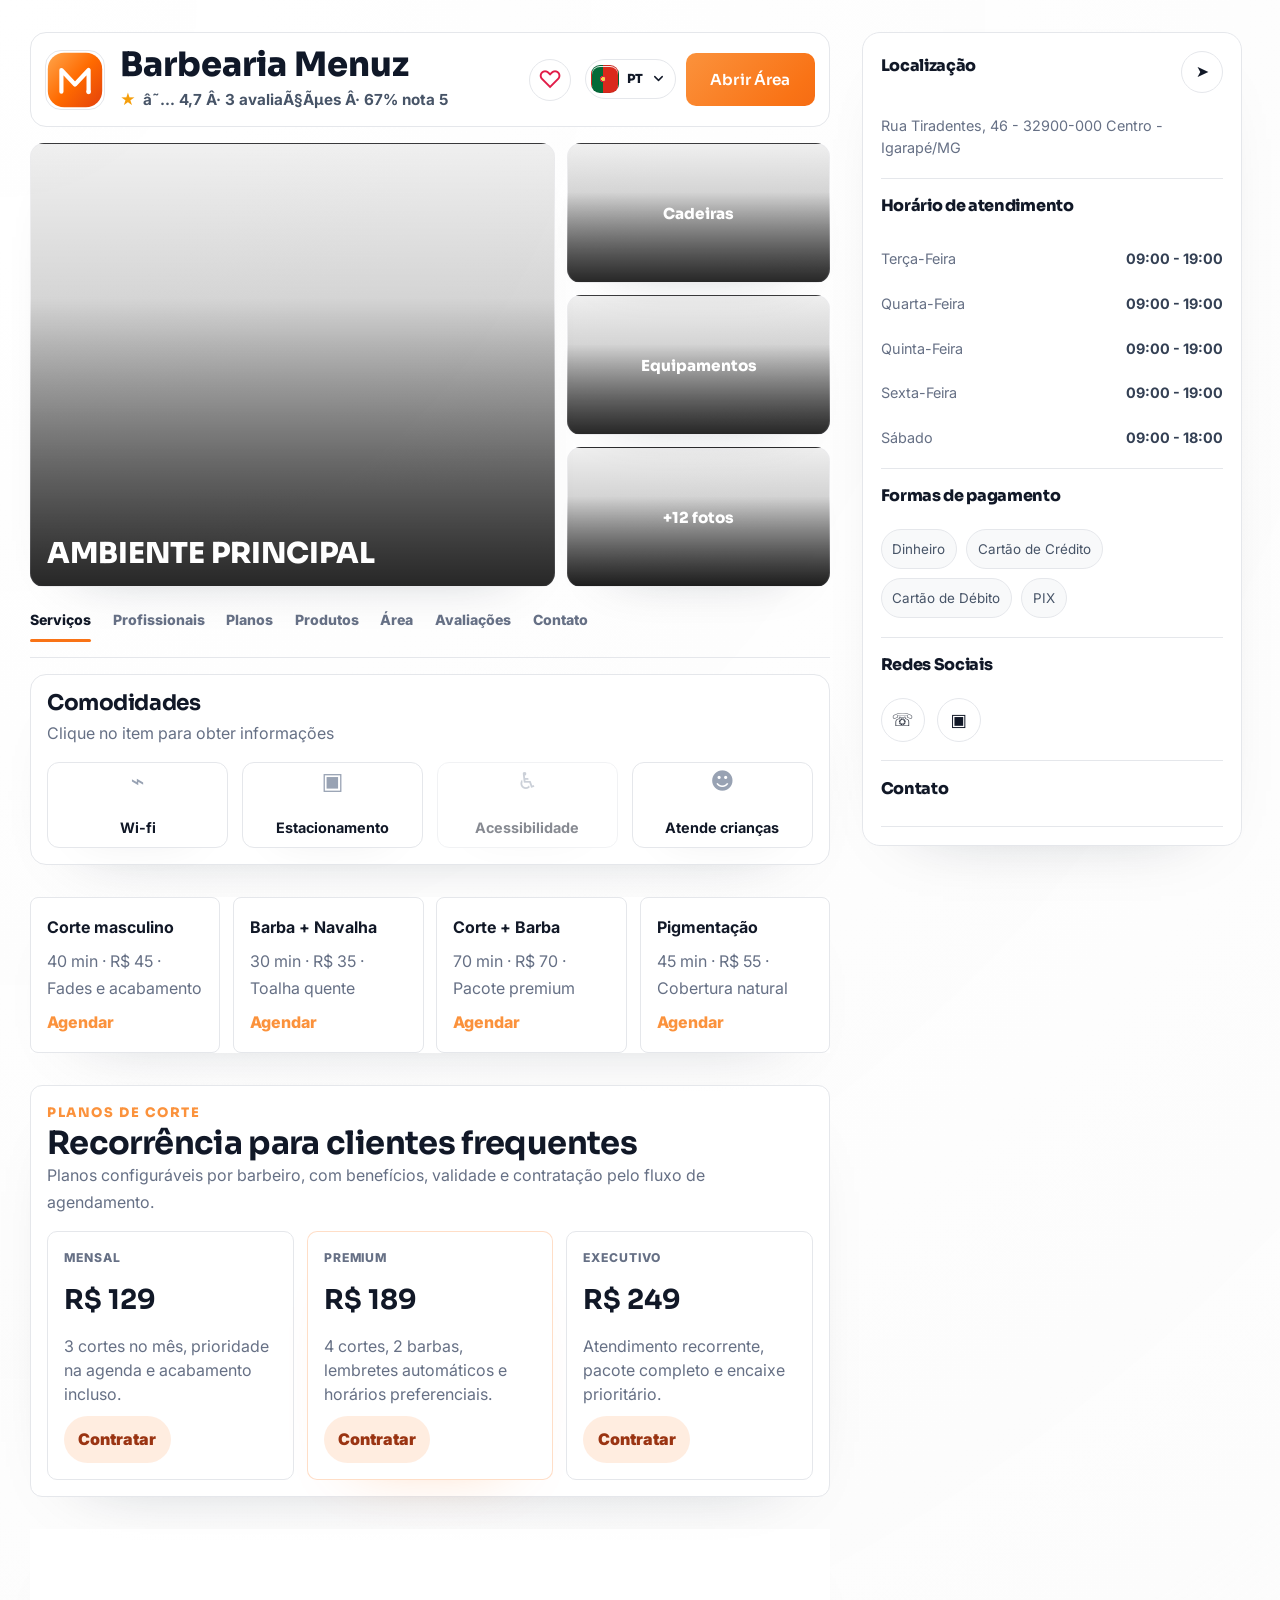
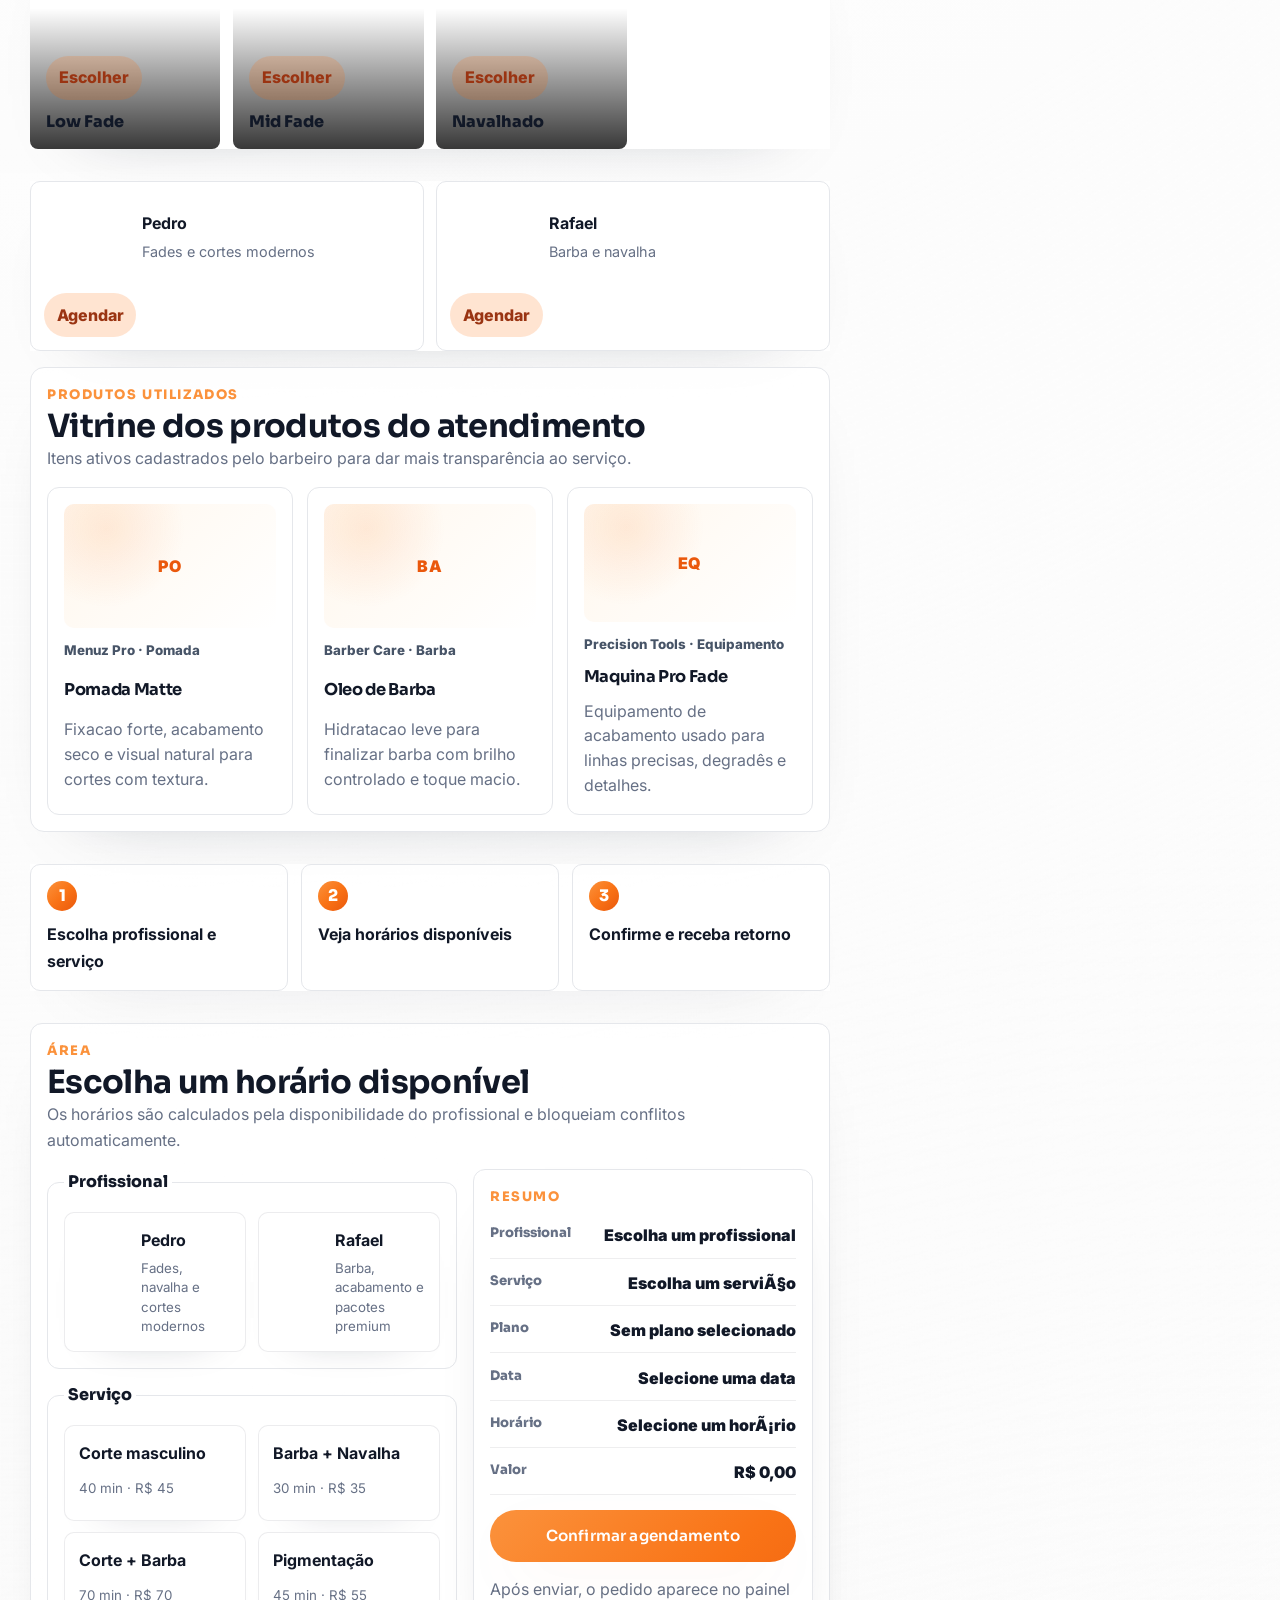
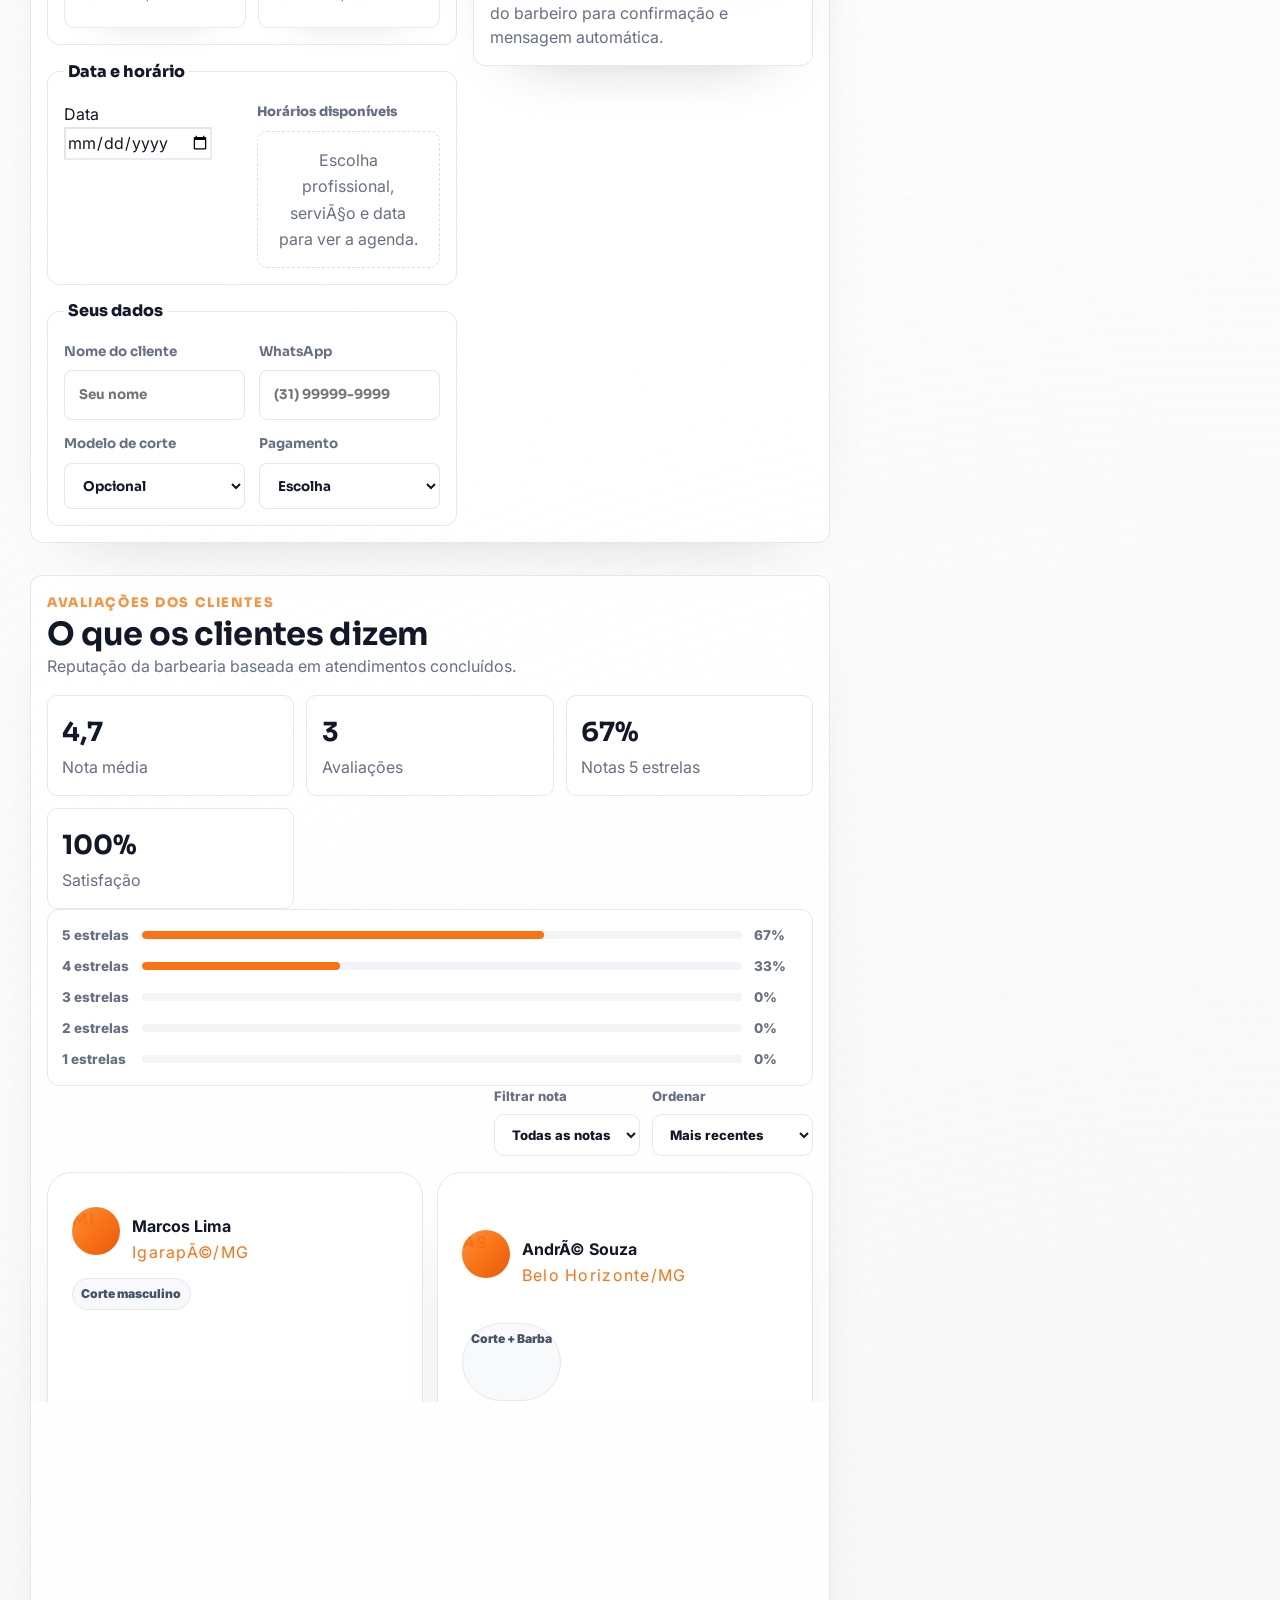
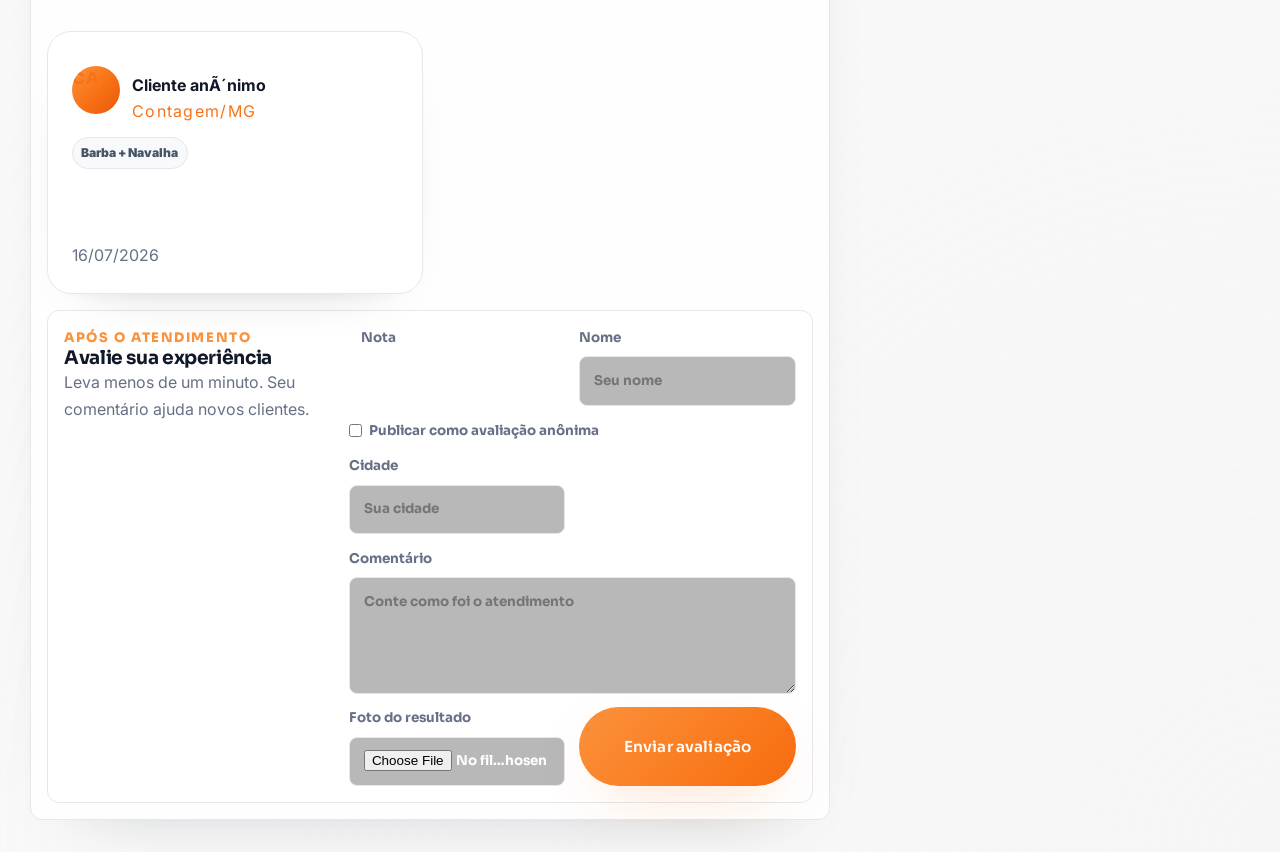
==== barbearia-menuz.html @ 65f44f8b "Redesign homepage and move scheduling to area" ====
﻿<!DOCTYPE html>
<html lang="pt-BR">
<head>
  <meta charset="UTF-8">
  <meta name="viewport" content="width=device-width, initial-scale=1.0">
  <meta name="theme-color" content="#FFFFFF">
  <title>Barbearia Menuz</title>
  <meta name="description" content="Perfil público premium da Barbearia Menuz com serviços, planos, profissionais, galeria e agendamento online.">
  <link rel="icon" type="image/svg+xml" href="assets/img/favicon.svg">
  <link rel="preconnect" href="https://fonts.googleapis.com">
  <link rel="preconnect" href="https://fonts.gstatic.com" crossorigin>
  <link href="https://fonts.googleapis.com/css2?family=Sora:wght@400;500;600;700;800&family=Inter:wght@400;500;600;700&display=swap" rel="stylesheet">
  <link rel="stylesheet" href="assets/css/styles.css?v=20260727-07">
</head>
<body class="public-page public-premium-profile">
  <main class="public-shell">
    <section class="public-main">
      <header class="public-head public-head--profile">
        <div class="public-profile-mark">
          <img src="assets/img/logo.svg" alt="" width="62" height="62">
        </div>
        <div class="public-profile-copy">
          <h1>Barbearia Menuz</h1>
          <div class="public-rating-line">
            <span aria-hidden="true">★</span>
            <strong data-review-summary>4,9 · 327 avaliações</strong>
          </div>
        </div>
        <button class="public-favorite" type="button" aria-label="Favoritar perfil" aria-pressed="false" data-favorite-profile>♡</button>
        <div class="public-head__actions">
          <div class="language-selector language-selector--compact" data-language-selector>
            <button class="language-selector__button" type="button" aria-haspopup="true" aria-expanded="false" data-language-trigger data-i18n-aria-label="language.label">
              <span class="language-flag language-flag--pt" data-language-current-flag aria-hidden="true"></span>
              <span class="language-selector__code" data-language-current-code>PT</span>
              <svg viewBox="0 0 20 20" aria-hidden="true" focusable="false">
                <path d="m5 7.5 5 5 5-5"></path>
              </svg>
            </button>
            <div class="language-selector__menu" role="menu" data-language-menu>
              <button type="button" role="menuitemradio" aria-checked="true" data-language-option data-lang="pt">
                <span class="language-flag language-flag--pt" aria-hidden="true"></span>
                <span data-i18n="language.portuguese">Português</span>
              </button>
              <button type="button" role="menuitemradio" aria-checked="false" data-language-option data-lang="en">
                <span class="language-flag language-flag--en" aria-hidden="true"></span>
                <span data-i18n="language.english">English</span>
              </button>
              <button type="button" role="menuitemradio" aria-checked="false" data-language-option data-lang="es">
                <span class="language-flag language-flag--es" aria-hidden="true"></span>
                <span data-i18n="language.spanish">Español</span>
              </button>
              <button type="button" role="menuitemradio" aria-checked="false" data-language-option data-lang="fr">
                <span class="language-flag language-flag--fr" aria-hidden="true"></span>
                <span data-i18n="language.french">Français</span>
              </button>
            </div>
          </div>
          <a class="btn btn--primary" href="#area">Abrir Área</a>
        </div>
      </header>

      <div class="public-gallery">
        <button class="public-photo public-photo--large bg-shop-main" type="button" data-lightbox="Ambiente principal"><span>Rua: Tiradentes, 48<br>Centro - Igarapé</span></button>
        <button class="public-photo bg-shop-chair" type="button" data-lightbox="Cadeiras"><span>Cadeiras</span></button>
        <button class="public-photo bg-shop-tools" type="button" data-lightbox="Equipamentos"><span>Equipamentos</span></button>
        <button class="public-photo bg-shop-cards" type="button" data-lightbox="Galeria"><span>+12 fotos</span></button>
      </div>

      <nav class="public-tabs">
        <a href="#servicos">Serviços</a>
        <a href="#profissionais">Profissionais</a>
        <a href="#planos">Planos</a>
        <a href="#produtos">Produtos</a>
        <a href="#area">Área</a>
        <a href="#avaliacoes">Avaliações</a>
        <a href="#contato">Contato</a>
      </nav>

      <section class="amenities-section" id="servicos" aria-labelledby="amenitiesTitle">
        <div>
          <h2 id="amenitiesTitle">Comodidades</h2>
          <p>Clique no item para obter informações</p>
        </div>
        <div class="amenities-grid">
          <button type="button" data-ui-feedback="Wi-fi disponível para clientes."><span aria-hidden="true">⌁</span><strong>Wi-fi</strong></button>
          <button type="button" data-ui-feedback="Estacionamento disponível próximo ao endereço."><span aria-hidden="true">▣</span><strong>Estacionamento</strong></button>
          <button type="button" disabled><span aria-hidden="true">♿</span><strong>Acessibilidade</strong></button>
          <button type="button" data-ui-feedback="A barbearia atende crianças com acompanhamento."><span aria-hidden="true">☻</span><strong>Atende crianças</strong></button>
        </div>
      </section>

      <div class="public-profile-sections">
      <section class="quick-service-grid" id="servicos-lista">
        <article><strong>Corte masculino</strong><span>40 min · R$ 45 · Fades e acabamento</span><a href="#area" data-pick-service="Corte masculino">Agendar</a></article>
        <article><strong>Barba + Navalha</strong><span>30 min · R$ 35 · Toalha quente</span><a href="#area" data-pick-service="Barba + Navalha">Agendar</a></article>
        <article><strong>Corte + Barba</strong><span>70 min · R$ 70 · Pacote premium</span><a href="#area" data-pick-service="Corte + Barba">Agendar</a></article>
        <article><strong>Pigmentação</strong><span>45 min · R$ 55 · Cobertura natural</span><a href="#area" data-pick-service="Pigmentação">Agendar</a></article>
      </section>

      <section class="cut-plan-grid" id="planos" aria-labelledby="plansTitle">
        <div class="section-heading section-heading--compact">
          <p class="minimal-kicker">Planos de corte</p>
          <h2 id="plansTitle">Recorrência para clientes frequentes</h2>
          <span>Planos configuráveis por barbeiro, com benefícios, validade e contratação pelo fluxo de agendamento.</span>
        </div>
        <div class="plan-options">
          <article>
            <span>Mensal</span>
            <strong>R$ 129</strong>
            <p>3 cortes no mês, prioridade na agenda e acabamento incluso.</p>
            <button type="button" data-pick-plan="Plano Mensal" data-pick-service="Corte masculino">Contratar</button>
          </article>
          <article class="is-featured">
            <span>Premium</span>
            <strong>R$ 189</strong>
            <p>4 cortes, 2 barbas, lembretes automáticos e horários preferenciais.</p>
            <button type="button" data-pick-plan="Plano Premium" data-pick-service="Corte + Barba">Contratar</button>
          </article>
          <article>
            <span>Executivo</span>
            <strong>R$ 249</strong>
            <p>Atendimento recorrente, pacote completo e encaixe prioritário.</p>
            <button type="button" data-pick-plan="Plano Executivo" data-pick-service="Corte + Barba">Contratar</button>
          </article>
        </div>
      </section>

      <section class="quick-cuts-grid" id="cortes">
        <article class="cp-lowfade"><span>Low Fade</span><button type="button" data-pick-cut="Low Fade">Escolher</button></article>
        <article class="cp-midfade"><span>Mid Fade</span><button type="button" data-pick-cut="Mid Fade">Escolher</button></article>
        <article class="cp-navalha"><span>Navalhado</span><button type="button" data-pick-cut="Navalhado">Escolher</button></article>
      </section>

      <section class="public-barbers" id="profissionais">
        <article>
          <div class="bg-barber-1"></div>
          <p><strong>Pedro</strong><span>Fades e cortes modernos</span></p>
          <button type="button" data-pick-barber="Pedro">Agendar</button>
        </article>
        <article>
          <div class="bg-barber-2"></div>
          <p><strong>Rafael</strong><span>Barba e navalha</span></p>
          <button type="button" data-pick-barber="Rafael">Agendar</button>
        </article>
      </section>

      <section class="public-products" id="produtos" aria-labelledby="productsTitle">
        <div class="section-heading section-heading--compact">
          <p class="minimal-kicker">Produtos utilizados</p>
          <h2 id="productsTitle">Vitrine dos produtos do atendimento</h2>
          <span>Itens ativos cadastrados pelo barbeiro para dar mais transparência ao serviço.</span>
        </div>
        <div class="public-products-grid" data-public-products></div>
      </section>

      <section class="booking-steps" aria-label="Área de atendimento">
        <article><span>1</span><strong>Escolha profissional e serviço</strong></article>
        <article><span>2</span><strong>Veja horários disponíveis</strong></article>
        <article><span>3</span><strong>Confirme e receba retorno</strong></article>
      </section>

      <section class="schedule-card" id="area" aria-labelledby="scheduleTitle">
        <div class="section-heading section-heading--compact">
          <p class="minimal-kicker">Área</p>
          <h2 id="scheduleTitle">Escolha um horário disponível</h2>
          <span>Os horários são calculados pela disponibilidade do profissional e bloqueiam conflitos automaticamente.</span>
        </div>

        <form class="booking-flow" data-booking-form>
          <div class="booking-flow__main">
            <fieldset class="booking-step-card">
              <legend>Profissional</legend>
              <div class="choice-grid choice-grid--barbers">
                <button type="button" data-choice-field="barber" data-choice-value="Pedro">
                  <span class="choice-avatar bg-barber-1"></span>
                  <strong>Pedro</strong>
                  <small>Fades, navalha e cortes modernos</small>
                </button>
                <button type="button" data-choice-field="barber" data-choice-value="Rafael">
                  <span class="choice-avatar bg-barber-2"></span>
                  <strong>Rafael</strong>
                  <small>Barba, acabamento e pacotes premium</small>
                </button>
              </div>
            </fieldset>

            <fieldset class="booking-step-card">
              <legend>Serviço</legend>
              <div class="choice-grid" data-service-choices>
                <button type="button" data-choice-field="service" data-choice-value="Corte masculino" data-price="45" data-minutes="40"><strong>Corte masculino</strong><small>40 min · R$ 45</small></button>
                <button type="button" data-choice-field="service" data-choice-value="Barba + Navalha" data-price="35" data-minutes="30"><strong>Barba + Navalha</strong><small>30 min · R$ 35</small></button>
                <button type="button" data-choice-field="service" data-choice-value="Corte + Barba" data-price="70" data-minutes="70"><strong>Corte + Barba</strong><small>70 min · R$ 70</small></button>
                <button type="button" data-choice-field="service" data-choice-value="Pigmentação" data-price="55" data-minutes="45"><strong>Pigmentação</strong><small>45 min · R$ 55</small></button>
              </div>
            </fieldset>

            <fieldset class="booking-step-card booking-step-card--inline">
              <legend>Data e horário</legend>
              <label>
                Data
                <input name="date" type="date" required>
              </label>
              <div class="time-slot-wrap">
                <span>Horários disponíveis</span>
                <div class="time-slot-grid" data-time-slots aria-live="polite"></div>
              </div>
            </fieldset>

            <fieldset class="booking-step-card">
              <legend>Seus dados</legend>
              <div class="schedule-form schedule-form--embedded">
                <label>
                  Nome do cliente
                  <input name="client" type="text" placeholder="Seu nome" autocomplete="name" required>
                </label>
                <label>
                  WhatsApp
                  <input name="phone" type="tel" placeholder="(31) 99999-9999" autocomplete="tel" required>
                </label>
                <label>
                  Modelo de corte
                  <select name="cut">
                    <option value="">Opcional</option>
                    <option>Low Fade</option>
                    <option>Mid Fade</option>
                    <option>High Fade</option>
                    <option>Buzz Cut</option>
                    <option>Navalhado</option>
                  </select>
                </label>
                <label>
                  Pagamento
                  <select name="payment" required>
                    <option value="">Escolha</option>
                    <option>PIX</option>
                    <option>Dinheiro</option>
                    <option>Cartão de Crédito</option>
                    <option>Cartão de Débito</option>
                  </select>
                </label>
              </div>
            </fieldset>
          </div>

          <aside class="booking-summary" aria-label="Resumo do agendamento">
            <span class="minimal-kicker">Resumo</span>
            <dl data-booking-summary>
              <div><dt>Profissional</dt><dd data-summary-barber>Escolha um profissional</dd></div>
              <div><dt>Serviço</dt><dd data-summary-service>Escolha um serviço</dd></div>
              <div><dt>Plano</dt><dd data-summary-plan>Sem plano selecionado</dd></div>
              <div><dt>Data</dt><dd data-summary-date>Selecione uma data</dd></div>
              <div><dt>Horário</dt><dd data-summary-time>Selecione um horário</dd></div>
              <div><dt>Valor</dt><dd data-summary-price>R$ 0,00</dd></div>
            </dl>
            <input name="barber" type="hidden" required>
            <input name="service" type="hidden" required>
            <input name="time" type="hidden" required data-time-select>
            <input name="plan" type="hidden">
            <button class="btn btn--primary btn--block" type="submit">Confirmar agendamento</button>
            <p>Após enviar, o pedido aparece no painel do barbeiro para confirmação e mensagem automática.</p>
          </aside>
        </form>
        <div class="booking-success" data-booking-success hidden></div>
      </section>

      <section class="reviews-section" id="avaliacoes" data-public-reviews-section aria-labelledby="reviewsTitle">
        <div class="section-heading section-heading--compact">
          <p class="minimal-kicker">Avaliações dos clientes</p>
          <h2 id="reviewsTitle">O que os clientes dizem</h2>
          <span>Reputação da barbearia baseada em atendimentos concluídos.</span>
        </div>

        <div class="review-summary-grid" aria-label="Resumo das avaliações">
          <article><strong data-review-average>4,9</strong><span>Nota média</span></article>
          <article><strong data-review-total>327</strong><span>Avaliações</span></article>
          <article><strong data-review-five>92%</strong><span>Notas 5 estrelas</span></article>
          <article><strong data-review-satisfaction>100%</strong><span>Satisfação</span></article>
        </div>

        <div class="review-distribution" data-review-distribution aria-label="Distribuição por estrelas"></div>

        <div class="review-toolbar" aria-label="Filtros de avaliações">
          <label>
            Filtrar nota
            <select data-public-review-rating>
              <option value="all">Todas as notas</option>
              <option value="5">5 estrelas</option>
              <option value="4">4 estrelas</option>
              <option value="3">3 estrelas</option>
              <option value="2">2 estrelas</option>
              <option value="1">1 estrela</option>
            </select>
          </label>
          <label>
            Ordenar
            <select data-public-review-order>
              <option value="recent">Mais recentes</option>
              <option value="best">Melhor avaliação</option>
            </select>
          </label>
        </div>

        <div class="reviews-grid" data-public-reviews></div>

        <article class="review-form-card" id="avaliar" aria-labelledby="reviewFormTitle">
          <div>
            <p class="minimal-kicker">Após o atendimento</p>
            <h3 id="reviewFormTitle">Avalie sua experiência</h3>
            <span>Leva menos de um minuto. Seu comentário ajuda novos clientes.</span>
          </div>
          <form class="review-form" data-review-form>
            <fieldset>
              <legend>Nota</legend>
              <div class="star-rating" aria-label="Nota de 1 a 5 estrelas">
                <input type="radio" id="star5" name="rating" value="5" required>
                <label for="star5">★</label>
                <input type="radio" id="star4" name="rating" value="4">
                <label for="star4">★</label>
                <input type="radio" id="star3" name="rating" value="3">
                <label for="star3">★</label>
                <input type="radio" id="star2" name="rating" value="2">
                <label for="star2">★</label>
                <input type="radio" id="star1" name="rating" value="1">
                <label for="star1">★</label>
              </div>
            </fieldset>
            <label>
              Nome
              <input name="client" type="text" placeholder="Seu nome" autocomplete="name" required>
            </label>
            <label class="review-check">
              <input name="anonymous" type="checkbox">
              Publicar como avaliação anônima
            </label>
            <label>
              Cidade
              <input name="city" type="text" placeholder="Sua cidade">
            </label>
            <label class="review-form__wide">
              Comentário
              <textarea name="comment" rows="4" placeholder="Conte como foi o atendimento"></textarea>
            </label>
            <label>
              Foto do resultado
              <input name="photo" type="file" accept="image/*">
            </label>
            <input name="date" type="hidden" data-review-date>
            <button class="btn btn--primary btn--block" type="submit">Enviar avaliação</button>
          </form>
          <div class="booking-success" data-review-success hidden></div>
        </article>
      </section>
      </div>
    </section>

    <aside class="public-side" id="contato">
      <section>
        <div class="side-heading-row">
          <h2>Localização</h2>
          <a class="side-map-action" href="https://maps.google.com/?q=Rua%20Tiradentes%2048%20Igarape%20MG" target="_blank" rel="noopener" aria-label="Abrir localização no mapa">➤</a>
        </div>
        <p>Rua Tiradentes, 46 - 32900-000 Centro -<br>Igarapé/MG</p>
      </section>
      <section>
        <h2>Horário de atendimento</h2>
        <p><span>Terça-Feira</span><strong>09:00 - 19:00</strong></p>
        <p><span>Quarta-Feira</span><strong>09:00 - 19:00</strong></p>
        <p><span>Quinta-Feira</span><strong>09:00 - 19:00</strong></p>
        <p><span>Sexta-Feira</span><strong>09:00 - 19:00</strong></p>
        <p><span>Sábado</span><strong>09:00 - 18:00</strong></p>
      </section>
      <section>
        <h2>Formas de pagamento</h2>
        <div><span>Dinheiro</span><span>Cartão de Crédito</span><span>Cartão de Débito</span><span>PIX</span></div>
      </section>
      <section>
        <h2>Redes Sociais</h2>
        <div class="public-socials" aria-label="Redes sociais da barbearia">
          <a href="https://wa.me/5531999999999" target="_blank" rel="noopener" aria-label="WhatsApp">☏</a>
          <a href="https://www.instagram.com/" target="_blank" rel="noopener" aria-label="Instagram">▣</a>
        </div>
      </section>
      <section>
        <h2>Contato</h2>
      </section>
    </aside>
  </main>

  <div class="lightbox" id="lightbox" aria-hidden="true">
    <button class="lightbox__close" type="button" data-lightbox-close aria-label="Fechar imagem">×</button>
    <div class="lightbox__image" id="lightboxImage" role="img"></div>
    <p id="lightboxCaption"></p>
  </div>
  <script src="assets/js/main.js?v=20260727-07" defer></script>
</body>
</html>
---- assets/css/styles.css ----
/* =====================================================================
   Barbearia Menuz — Design System
   Identidade visual Menuz (laranja & branco) sobre base escura
   Autor: modelo comercial · 100% original
   ===================================================================== */

/* ---------- Design Tokens ---------- */
:root {
  /* Brand — gradiente assinatura Menuz-like */
  --brand-light: #FB923C;
  --brand: #F97316;
  --brand-deep: #EA580C;
  --grad: linear-gradient(135deg, var(--brand-light) 0%, var(--brand) 50%, var(--brand-deep) 100%);
  --grad-soft: linear-gradient(135deg, rgba(249,115,22,.18), rgba(251,146,60,.14));

  /* Superfícies escuras (base neutra quente) */
  --bg:       #FFFFFF;
  --bg-2:     #F8F9FA;
  --premium-bg:
    radial-gradient(circle at top left,
      rgba(255,255,255,1) 0%,
      rgba(252,252,252,.98) 34%,
      rgba(250,250,250,0) 68%),
    radial-gradient(circle at bottom right,
      rgba(245,245,245,.84) 0%,
      rgba(250,250,250,.34) 36%,
      rgba(250,250,250,0) 62%),
    linear-gradient(180deg,
      #FFFFFF 0%,
      #FCFCFC 46%,
      #FAFAFA 100%);
  --surface:  rgba(255,255,255,.82);
  --surface-2:rgba(255,255,255,.96);
  --border:   rgba(16,24,40,.075);
  --border-2: rgba(16,24,40,.12);

  /* Texto */
  --text:  #15171D;
  --muted: #667085;
  --dim:   #98A2B3;

  /* Tipografia */
  --font-display: "Sora", system-ui, sans-serif;
  --font-body: "Inter", system-ui, sans-serif;

  /* Formas */
  --radius-sm: 12px;
  --radius: 18px;
  --radius-lg: 26px;
  --radius-pill: 999px;

  /* Efeitos */
  --shadow: 0 26px 80px -46px rgba(16,24,40,.24);
  --shadow-glow: 0 20px 60px -24px rgba(249,115,22,.34);
  --ring: 0 0 0 1px var(--border);

  /* Layout */
  --container: 1200px;
  --gutter: clamp(1.1rem, 4vw, 2rem);
  --section-y: clamp(4.5rem, 9vw, 8rem);

  --ease: cubic-bezier(.22,.61,.36,1);
}

/* ---------- Reset ---------- */
*, *::before, *::after { box-sizing: border-box; }
* { margin: 0; }
html {
  scroll-behavior: smooth;
  -webkit-text-size-adjust: 100%;
  background: #FAFAFA;
}
body {
  font-family: var(--font-body);
  background: var(--premium-bg);
  background-attachment: fixed;
  color: var(--text);
  line-height: 1.65;
  font-size: 16px;
  -webkit-font-smoothing: antialiased;
  text-rendering: optimizeLegibility;
  overflow-x: hidden;
  isolation: isolate;
}
body.modal-open { overflow: hidden; }
img, svg { display: block; max-width: 100%; }
a { color: inherit; text-decoration: none; }
button { font: inherit; cursor: pointer; border: none; background: none; color: inherit; }
ul { list-style: none; padding: 0; }
input, select, textarea { font: inherit; color: inherit; }
[hidden] { display: none !important; }
h1, h2, h3, h4 { font-family: var(--font-display); line-height: 1.12; font-weight: 700; letter-spacing: -.02em; }

/* Fundo com brilho de gradiente fixo */
body::before {
  content: "";
  position: fixed;
  inset: 0;
  z-index: -2;
  pointer-events: none;
  background:
    radial-gradient(720px 520px at 6% 0%, rgba(255,255,255,.08), transparent 68%),
    radial-gradient(760px 560px at 100% 100%, rgba(16,24,40,.035), transparent 70%),
    linear-gradient(180deg, rgba(255,255,255,.72), rgba(250,250,250,.62));
}
/* Textura sutil de grão */
body::after {
  content: "";
  position: fixed;
  inset: 0;
  z-index: -1;
  pointer-events: none;
  opacity: .62;
  background:
    linear-gradient(180deg, rgba(255,255,255,.42), rgba(250,250,250,.2) 42%, rgba(255,255,255,.36)),
    radial-gradient(900px 420px at 50% -12%, rgba(255,255,255,.07), transparent 76%);
}

/* ---------- Utilidades ---------- */
.container { width: 100%; max-width: var(--container); margin-inline: auto; padding-inline: var(--gutter); }
.section { padding-block: var(--section-y); position: relative; }
.section--alt { background: linear-gradient(180deg, transparent, rgba(255,255,255,.02), transparent); }

.grad-text {
  background: var(--grad);
  -webkit-background-clip: text; background-clip: text;
  color: transparent;
}

.eyebrow {
  display: inline-flex; align-items: center; gap: .55rem;
  font-family: var(--font-display);
  font-size: .8rem; font-weight: 600; letter-spacing: .12em; text-transform: uppercase;
  color: var(--muted);
  padding: .4rem .9rem; border-radius: var(--radius-pill);
  background: var(--surface); border: 1px solid var(--border);
}
.eyebrow__dot { width: 7px; height: 7px; border-radius: 50%; background: var(--grad); box-shadow: 0 0 12px var(--brand); }

.section__head { max-width: 640px; margin: 0 auto clamp(2.5rem, 5vw, 3.5rem); text-align: center; }
.section__head .eyebrow { margin-bottom: 1.1rem; }
.section__title { font-size: clamp(1.9rem, 4.2vw, 3rem); }
.section__sub { color: var(--muted); margin-top: .9rem; font-size: 1.05rem; }
.section__sub em { color: var(--brand-light); font-style: normal; }

/* ---------- Botões ---------- */
.btn {
  --pad-y: .85rem; --pad-x: 1.5rem;
  display: inline-flex; align-items: center; justify-content: center; gap: .55rem;
  padding: var(--pad-y) var(--pad-x);
  border-radius: var(--radius-pill);
  font-family: var(--font-display); font-weight: 600; font-size: .95rem;
  letter-spacing: .01em; white-space: nowrap;
  transition: transform .35s var(--ease), box-shadow .35s var(--ease), background .35s var(--ease), border-color .35s var(--ease);
  position: relative; overflow: hidden;
}
.btn svg { transition: transform .35s var(--ease); }
.btn--primary { background: var(--grad); color: #fff; box-shadow: var(--shadow-glow); background-size: 160% 160%; }
.btn--primary:hover { transform: translateY(-3px); box-shadow: 0 26px 70px -16px rgba(255,106,0,.65); background-position: 100% 0; }
.btn--primary:hover svg { transform: translateX(4px); }
.btn--ghost { background: var(--surface); border: 1px solid var(--border-2); color: var(--text); }
.btn--ghost:hover { transform: translateY(-3px); border-color: var(--brand); background: var(--surface-2); }
.btn--light { background: #fff; color: #16101f; }
.btn--light:hover { transform: translateY(-3px); box-shadow: 0 20px 50px -18px rgba(255,255,255,.35); }
.btn--lg { --pad-y: 1.05rem; --pad-x: 2rem; font-size: 1rem; }
.btn--sm { --pad-y: .6rem; --pad-x: 1.15rem; font-size: .88rem; }
.btn--block { width: 100%; }
.btn:focus-visible { outline: 2px solid var(--brand-light); outline-offset: 3px; }

/* ---------- Skip link ---------- */
.skip-link {
  position: fixed; top: -100px; left: 1rem; z-index: 200;
  background: var(--brand); color: #fff; padding: .7rem 1.2rem; border-radius: var(--radius-sm);
  transition: top .3s var(--ease);
}
.skip-link:focus { top: 1rem; }

/* ---------- Header ---------- */
.site-header {
  position: fixed; inset: 0 0 auto 0; z-index: 100;
  transition: background .4s var(--ease), backdrop-filter .4s var(--ease), box-shadow .4s var(--ease), padding .4s var(--ease);
  padding-block: 1.1rem;
}
.site-header[data-scrolled] {
  background: rgba(255,255,255,.82);
  backdrop-filter: blur(18px) saturate(140%);
  -webkit-backdrop-filter: blur(18px) saturate(140%);
  box-shadow: 0 1px 0 var(--border);
  padding-block: .7rem;
}
.header__inner { display: flex; align-items: center; justify-content: space-between; gap: 1rem; }

.brand { display: inline-flex; align-items: center; gap: .6rem; }
.brand__mark { filter: drop-shadow(0 6px 18px rgba(255,106,0,.5)); }
.brand__name { font-family: var(--font-display); font-weight: 800; font-size: 1.4rem; letter-spacing: -.01em; }
.brand__dot { color: var(--brand-light); }

.nav__list { display: flex; align-items: center; gap: .35rem; }
.nav__link {
  position: relative; padding: .55rem .85rem; border-radius: var(--radius-pill);
  color: var(--muted); font-size: .95rem; font-weight: 500;
  transition: color .3s var(--ease), background .3s var(--ease);
}
.nav__link:hover, .nav__link.is-active { color: var(--text); background: var(--surface); }
.nav__link.is-active::after {
  content: ""; position: absolute; left: 50%; bottom: 2px; transform: translateX(-50%);
  width: 18px; height: 2px; border-radius: 2px; background: var(--grad);
}

.header__actions { display: flex; align-items: center; gap: .8rem; }

.nav-toggle { display: none; width: 44px; height: 44px; border-radius: var(--radius-sm); border: 1px solid var(--border); background: var(--surface); position: relative; }
.nav-toggle span { position: absolute; left: 12px; right: 12px; height: 2px; background: var(--text); border-radius: 2px; transition: transform .35s var(--ease), opacity .25s var(--ease), top .35s var(--ease); }
.nav-toggle span:nth-child(1) { top: 15px; }
.nav-toggle span:nth-child(2) { top: 21px; }
.nav-toggle span:nth-child(3) { top: 27px; }
.nav-toggle[aria-expanded="true"] span:nth-child(1) { top: 21px; transform: rotate(45deg); }
.nav-toggle[aria-expanded="true"] span:nth-child(2) { opacity: 0; }
.nav-toggle[aria-expanded="true"] span:nth-child(3) { top: 21px; transform: rotate(-45deg); }

.sr-only {
  position: absolute;
  width: 1px;
  height: 1px;
  padding: 0;
  margin: -1px;
  overflow: hidden;
  clip: rect(0, 0, 0, 0);
  white-space: nowrap;
  border: 0;
}

/* ---------- Header com busca Menuz ---------- */
.menuz-search-header {
  padding-block: .75rem;
}
.menuz-search-header[data-scrolled] {
  padding-block: .55rem;
}
.menuz-search-header .container {
  max-width: 1540px;
}
.menuz-header__inner {
  display: grid;
  grid-template-columns: auto minmax(320px, 560px) auto;
  align-items: center;
  gap: .85rem;
}
.menuz-search-header .brand {
  min-width: max-content;
}
.menuz-mobile-nav {
  display: none;
}
.menuz-search {
  min-width: 0;
  display: grid;
  grid-template-columns: auto minmax(0, 1fr) auto;
  align-items: center;
  gap: .6rem;
  height: 48px;
  border: 1px solid rgba(16,24,40,.10);
  border-radius: 999px;
  background: rgba(255,255,255,.82);
  box-shadow: 0 18px 50px -36px rgba(16,24,40,.34);
  padding: .35rem .35rem .35rem 1rem;
  backdrop-filter: blur(14px);
}
.menuz-search__icon {
  color: var(--muted);
  display: grid;
  place-items: center;
}
.menuz-search__icon svg,
.menuz-icon-btn svg {
  width: 18px;
  height: 18px;
  fill: none;
  stroke: currentColor;
  stroke-width: 2;
  stroke-linecap: round;
  stroke-linejoin: round;
}
.menuz-search input {
  min-width: 0;
  width: 100%;
  border: 0;
  outline: 0;
  background: transparent;
  color: var(--text);
}
.menuz-search input::placeholder {
  color: rgba(102,112,133,.76);
}
.menuz-search button {
  height: 36px;
  border-radius: 999px;
  background: var(--grad);
  color: #fff;
  font-family: var(--font-display);
  font-size: .82rem;
  font-weight: 800;
  padding-inline: 1.15rem;
  box-shadow: 0 12px 30px -16px rgba(255,106,0,.9);
}
.menuz-search button:hover {
  transform: translateY(-1px);
}
.menuz-userbar {
  justify-self: end;
  display: flex;
  align-items: center;
  gap: .55rem;
  min-width: 0;
}
.menuz-icon-btn,
.menuz-lang {
  width: 42px;
  height: 42px;
  display: grid;
  place-items: center;
  flex: none;
  border: 1px solid rgba(16,24,40,.10);
  border-radius: 50%;
  background: rgba(255,255,255,.80);
  color: var(--text);
  transition: transform .25s var(--ease), border-color .25s var(--ease), background .25s var(--ease);
}
.menuz-icon-btn:hover,
.menuz-lang:hover {
  transform: translateY(-2px);
  border-color: rgba(255,106,0,.55);
  background: rgba(255,106,0,.14);
}
.menuz-lang {
  width: auto;
  border-radius: 999px;
  color: var(--brand-light);
  font-family: var(--font-display);
  font-size: .82rem;
  font-weight: 800;
  padding-inline: .85rem;
}
.menuz-auth {
  display: flex;
  align-items: center;
  gap: .45rem;
}
.menuz-user-menu {
  position: relative;
}
.menuz-user-menu summary {
  display: flex;
  align-items: center;
  gap: .65rem;
  min-width: 176px;
  border: 1px solid rgba(16,24,40,.10);
  border-radius: 999px;
  background: rgba(255,255,255,.84);
  padding: .35rem .75rem .35rem .35rem;
  cursor: pointer;
  list-style: none;
}
.menuz-user-menu summary::-webkit-details-marker {
  display: none;
}
.menuz-avatar {
  width: 34px;
  height: 34px;
  display: grid;
  place-items: center;
  flex: none;
  border-radius: 50%;
  background: var(--grad);
  color: #fff;
  font-family: var(--font-display);
  font-weight: 800;
}
.menuz-user-menu strong,
.menuz-user-menu small {
  display: block;
  line-height: 1.15;
}
.menuz-user-menu strong {
  font-size: .88rem;
}
.menuz-user-menu small {
  color: var(--muted);
  font-size: .72rem;
}
.menuz-user-dropdown {
  position: absolute;
  top: calc(100% + .6rem);
  right: 0;
  z-index: 120;
  display: grid;
  min-width: 220px;
  border: 1px solid var(--border);
  border-radius: 14px;
  background: rgba(255,255,255,.96);
  box-shadow: var(--shadow);
  padding: .55rem;
  backdrop-filter: blur(16px);
}
.menuz-user-dropdown a {
  border-radius: 9px;
  color: var(--muted);
  font-weight: 800;
  padding: .75rem .85rem;
}
.menuz-user-dropdown a:hover {
  background: rgba(255,106,0,.16);
  color: var(--text);
}

/* ---------- Hero ---------- */
.hero { position: relative; padding-top: clamp(8rem, 16vh, 11rem); padding-bottom: clamp(4rem, 8vw, 7rem); overflow: hidden; }
.hero__inner { display: grid; grid-template-columns: 1fr; gap: clamp(2.4rem, 5vw, 3.4rem); align-items: start; }

.hero__bg { position: absolute; inset: 0; z-index: 0; pointer-events: none; }
.blob { display: none; position: absolute; border-radius: 50%; filter: blur(70px); opacity: .55; }
.blob--1 { width: 420px; height: 420px; background: var(--brand); top: -80px; left: -60px; }
.blob--2 { width: 360px; height: 360px; background: var(--brand-light); top: 20%; right: -80px; animation-delay: -4s; }
.blob--3 { width: 300px; height: 300px; background: var(--brand-deep); bottom: -100px; left: 30%; animation-delay: -8s; }
.grid-glow {
  display: none;
  position: absolute; inset: 0;
  background-image: linear-gradient(var(--border) 1px, transparent 1px), linear-gradient(90deg, var(--border) 1px, transparent 1px);
  background-size: 54px 54px;
  mask-image: radial-gradient(60% 55% at 50% 40%, #000, transparent 75%);
  -webkit-mask-image: radial-gradient(60% 55% at 50% 40%, #000, transparent 75%);
  opacity: .5;
}
@keyframes float { 0%,100% { transform: translate(0,0) scale(1); } 50% { transform: translate(20px,-30px) scale(1.08); } }

.hero__content { position: relative; z-index: 1; max-width: 860px; }
.hero__content .eyebrow { margin-bottom: 1.4rem; }
.hero__title { font-size: clamp(2.6rem, 6vw, 4.4rem); font-weight: 800; letter-spacing: -.03em; }
.hero__lead { color: var(--muted); font-size: clamp(1.02rem, 2vw, 1.18rem); max-width: 46ch; margin-top: 1.3rem; }
.hero__cta { display: flex; flex-wrap: wrap; gap: 1rem; margin-top: 2rem; }

.hero__stats { display: flex; flex-wrap: wrap; gap: clamp(1.5rem, 4vw, 2.8rem); margin-top: 2.6rem; padding-top: 2rem; border-top: 1px solid var(--border); }
.stat__num { font-family: var(--font-display); font-size: clamp(1.6rem, 3vw, 2.1rem); font-weight: 700; }
.stat__label { color: var(--muted); font-size: .85rem; margin-top: .15rem; }

/* Glass cards / booking mockup */
.hero__visual { position: relative; z-index: 1; width: 100%; }

/* ---------- Perfil publico da barbearia ---------- */
.profile-hero {
  padding-top: clamp(7rem, 12vh, 9rem);
  padding-bottom: clamp(2.8rem, 7vw, 5rem);
}
.profile-hero .blob { display: none; }
.profile-shell {
  position: relative;
  z-index: 1;
  display: grid;
  grid-template-columns: minmax(0, 1fr) minmax(320px, 400px);
  gap: clamp(1.4rem, 3vw, 2.2rem);
  align-items: start;
}
.profile-main { min-width: 0; }
.profile-top {
  display: flex;
  align-items: center;
  justify-content: space-between;
  gap: 1rem;
  margin-bottom: 1.35rem;
}
.profile-brand { display: flex; align-items: center; gap: 1rem; min-width: 0; }
.profile-logo {
  width: 64px;
  height: 64px;
  border-radius: 50%;
  border: 2px solid rgba(255,106,0,.65);
  padding: .35rem;
  background: #191514;
  box-shadow: 0 12px 34px -14px rgba(255,106,0,.8);
}
.profile-kicker {
  color: var(--brand-light);
  font-family: var(--font-display);
  font-size: .78rem;
  font-weight: 700;
  letter-spacing: .08em;
  text-transform: uppercase;
  margin-bottom: .2rem;
}
.profile-title {
  font-size: clamp(1.75rem, 4vw, 2.45rem);
  letter-spacing: 0;
}
.profile-rating { display: flex; align-items: center; gap: .45rem; color: var(--text); line-height: 1.2; }
.profile-rating span { color: #FFC247; }
.profile-rating small { color: var(--muted); font-size: .9rem; }
.profile-actions { display: flex; align-items: center; gap: .75rem; flex-wrap: wrap; justify-content: flex-end; }
.icon-btn {
  width: 48px;
  height: 48px;
  display: grid;
  place-items: center;
  border-radius: 50%;
  border: 1px solid var(--border);
  background: #1c1b1f;
  color: #ff4b46;
  transition: transform .3s var(--ease), border-color .3s var(--ease), background .3s var(--ease);
}
.icon-btn:hover { transform: translateY(-2px); border-color: var(--brand); background: rgba(255,106,0,.12); }
.icon-btn[data-share] { color: var(--text); }

.profile-gallery {
  display: grid;
  grid-template-columns: minmax(0, 2fr) minmax(180px, 1fr);
  grid-template-rows: repeat(3, minmax(130px, 1fr));
  gap: .65rem;
  min-height: clamp(360px, 46vw, 520px);
}
.profile-photo,
.studio-shot {
  position: relative;
  overflow: hidden;
  border-radius: 8px;
  border: 1px solid rgba(255,255,255,.12);
  background-size: cover;
  background-position: center;
  text-align: left;
  isolation: isolate;
}
.profile-photo::before,
.studio-shot::before,
.barber-card__photo::before,
.product-card__photo::before {
  content: "";
  position: absolute;
  inset: 0;
  z-index: 0;
  background: linear-gradient(180deg, rgba(0,0,0,.02) 35%, rgba(0,0,0,.78));
}
.profile-photo:hover,
.studio-shot:hover { filter: brightness(1.08); }
.profile-photo--large { grid-row: 1 / span 3; }
.profile-photo span,
.profile-photo strong,
.studio-shot span {
  position: absolute;
  z-index: 1;
  left: 1rem;
  bottom: .9rem;
  font-family: var(--font-display);
  font-weight: 700;
  color: #fff;
  text-shadow: 0 2px 14px rgba(0,0,0,.8);
}
.profile-photo strong { bottom: 2.1rem; font-size: 1.2rem; }
.profile-tabs {
  display: flex;
  gap: 1.4rem;
  overflow-x: auto;
  border-bottom: 1px solid var(--border-2);
  margin-top: 1.25rem;
  scrollbar-width: none;
}
.profile-tabs::-webkit-scrollbar { display: none; }
.profile-tabs a {
  flex: none;
  color: var(--muted);
  font-family: var(--font-display);
  font-size: .92rem;
  font-weight: 700;
  padding: .85rem 0 .75rem;
  border-bottom: 2px solid transparent;
}
.profile-tabs a:hover,
.profile-tabs a.is-active { color: var(--text); border-color: var(--brand); }
.quick-guide {
  display: grid;
  grid-template-columns: repeat(3, 1fr);
  gap: 1rem;
  margin-top: 1.8rem;
}
.quick-guide article {
  min-height: 132px;
  padding: 1rem;
  border-radius: 8px;
  border: 1px solid var(--border);
  background: rgba(255,255,255,.035);
}
.quick-guide span {
  width: 30px;
  height: 30px;
  display: grid;
  place-items: center;
  border-radius: 50%;
  background: var(--grad);
  font-family: var(--font-display);
  font-weight: 800;
  margin-bottom: .75rem;
}
.quick-guide strong { display: block; font-family: var(--font-display); margin-bottom: .25rem; }
.quick-guide p { color: var(--muted); font-size: .9rem; line-height: 1.45; }

.profile-sidebar {
  position: sticky;
  top: 96px;
  border: 1px solid rgba(255,255,255,.13);
  border-radius: 22px;
  background: #19191d;
  box-shadow: var(--shadow);
  padding: 1.15rem;
}
.side-block { padding: 1.25rem 0; border-bottom: 1px solid var(--border); }
.side-block:first-child { padding-top: .45rem; }
.side-block:last-child { border-bottom: 0; padding-bottom: .35rem; }
.side-title { display: flex; align-items: flex-start; justify-content: space-between; gap: 1rem; }
.side-block h2 { font-size: 1rem; letter-spacing: 0; margin-bottom: .75rem; }
.side-block p,
.side-block a { color: #c9c4d4; font-size: .9rem; line-height: 1.55; }
.map-btn {
  width: 44px;
  height: 44px;
  display: grid;
  place-items: center;
  border-radius: 50%;
  border: 1px solid rgba(255,255,255,.8);
  color: #fff;
}
.hours-list { display: grid; gap: .75rem; }
.hours-list li { display: flex; justify-content: space-between; gap: 1rem; color: #c9c4d4; font-size: .88rem; }
.hours-list strong { color: #fff; font-weight: 500; }
.hours-list li.is-today span::after {
  content: "Hoje";
  display: inline-flex;
  margin-left: .55rem;
  padding: .12rem .45rem;
  border-radius: 999px;
  background: rgba(31,167,93,.28);
  color: #62e0a1;
  font-size: .72rem;
  font-weight: 700;
}
.pill-list { display: flex; flex-wrap: wrap; gap: .65rem; }
.pill-list span {
  padding: .48rem .75rem;
  border-radius: 999px;
  background: rgba(255,255,255,.07);
  color: #d7d1dc;
  font-size: .86rem;
}
.social-round { display: flex; gap: .75rem; }
.social-round a {
  width: 46px;
  height: 46px;
  display: grid;
  place-items: center;
  border-radius: 50%;
  background: rgba(255,255,255,.07);
  color: #fff;
  border: 1px solid transparent;
}
.social-round a:hover { border-color: var(--brand); background: rgba(255,106,0,.16); }

/* =====================================================================
   Fluxo simplificado: landing -> login -> dashboard -> link publico
   ===================================================================== */
.minimal-page {
  min-height: 100vh;
  background: var(--premium-bg);
  background-attachment: fixed;
}
.minimal-landing,
.login-page {
  min-height: 100vh;
  display: grid;
  place-items: center;
  padding: clamp(1.25rem, 4vw, 2rem);
}
.minimal-card,
.login-box {
  width: min(100%, 620px);
  text-align: center;
}
.minimal-logo {
  width: 84px;
  height: 84px;
  margin-inline: auto;
  filter: drop-shadow(0 18px 34px rgba(255,106,0,.45));
}
.minimal-kicker {
  color: var(--brand-light);
  font-family: var(--font-display);
  font-size: .82rem;
  font-weight: 800;
  letter-spacing: .12em;
  text-transform: uppercase;
}
.minimal-card .minimal-kicker { margin-top: 1.2rem; }
.minimal-card h1,
.login-box h1 {
  font-size: clamp(2.4rem, 7vw, 5rem);
  letter-spacing: 0;
  margin-top: .45rem;
}
.minimal-sub {
  max-width: 560px;
  color: var(--muted);
  font-size: clamp(1rem, 2vw, 1.18rem);
  margin: 1rem auto 0;
}
.minimal-actions {
  display: flex;
  justify-content: center;
  flex-wrap: wrap;
  gap: .85rem;
  margin-top: 2rem;
}
.login-brand {
  position: fixed;
  top: 1.2rem;
  left: 1.2rem;
  display: inline-flex;
  align-items: center;
  gap: .6rem;
  font-family: var(--font-display);
  font-weight: 800;
}
.login-brand img { width: 46px; height: 46px; }
.login-box {
  max-width: 460px;
  padding: clamp(1.4rem, 4vw, 2rem);
  border: 1px solid var(--border);
  border-radius: 14px;
  background: rgba(255,255,255,.04);
  box-shadow: var(--shadow);
}
.login-box h1 { font-size: clamp(2rem, 5vw, 3rem); }
.clean-login-form {
  display: grid;
  gap: .75rem;
  margin-top: 1.5rem;
  text-align: left;
}
.clean-login-form label,
.dash-editor-card label {
  color: var(--muted);
  font-family: var(--font-display);
  font-size: .84rem;
  font-weight: 700;
}
.clean-login-form input,
.dash-editor-card input {
  width: 100%;
  border: 1px solid var(--border);
  border-radius: 8px;
  background: rgba(0,0,0,.24);
  color: #fff;
  padding: .9rem 1rem;
}
.login-help {
  display: inline-flex;
  color: var(--muted);
  font-weight: 700;
  margin-top: 1rem;
}
.login-help:hover { color: var(--brand-light); }

/* =====================================================================
   Landing Page comercial da Menuz
   ===================================================================== */
.landing-page {
  min-height: 100vh;
  background: var(--premium-bg);
  background-attachment: fixed;
}
.lp-header .header__actions { gap: .55rem; }
.lp-header .nav__link { white-space: nowrap; }
.lp-hero {
  position: relative;
  overflow: hidden;
  padding: clamp(6.2rem, 11vw, 8rem) 0 clamp(4rem, 8vw, 6rem);
}
.lp-hero__bg {
  position: absolute;
  inset: 0;
  pointer-events: none;
  background-image:
    linear-gradient(rgba(16,24,40,.035) 1px, transparent 1px),
    linear-gradient(90deg, rgba(16,24,40,.035) 1px, transparent 1px);
  background-size: 56px 56px;
  mask-image: linear-gradient(180deg, #000, transparent 88%);
  -webkit-mask-image: linear-gradient(180deg, #000, transparent 88%);
}
.lp-hero__grid {
  position: relative;
  z-index: 1;
  display: grid;
  grid-template-columns: minmax(0, .95fr) minmax(420px, 1.05fr);
  gap: clamp(2rem, 5vw, 4rem);
  align-items: center;
}
.lp-hero__copy h1 {
  max-width: 780px;
  margin-top: 1.15rem;
  font-size: clamp(2.45rem, 4.85vw, 4rem);
  font-weight: 800;
  letter-spacing: 0;
}
.lp-hero__copy > p:not(.eyebrow) {
  max-width: 620px;
  margin-top: .9rem;
  color: var(--muted);
  font-size: clamp(1.02rem, 2vw, 1.2rem);
}
.lp-actions {
  display: flex;
  flex-wrap: wrap;
  gap: .85rem;
  margin-top: 1.35rem;
}
.lp-proof {
  display: grid;
  grid-template-columns: repeat(3, minmax(0, 1fr));
  gap: .75rem;
  max-width: 640px;
  margin-top: 2rem;
}
.lp-proof article {
  border: 1px solid var(--border);
  border-radius: 12px;
  background: rgba(255,255,255,.74);
  padding: .9rem;
}
.lp-proof strong {
  display: block;
  font-family: var(--font-display);
  font-size: 1.15rem;
}
.lp-proof span,
.lp-dashboard-card small,
.lp-dashboard-card span,
.lp-booking-row span,
.lp-preview-list span { color: var(--muted); }
.lp-hero__visual { min-width: 0; }
.lp-dashboard-card {
  position: relative;
  border: 1px solid var(--border-2);
  border-radius: 18px;
  background: linear-gradient(160deg, rgba(255,255,255,.96), rgba(248,249,250,.78));
  box-shadow: var(--shadow);
  padding: clamp(1rem, 3vw, 1.35rem);
  overflow: hidden;
}
.lp-dashboard-card::before {
  content: "";
  position: absolute;
  inset: 0;
  background: linear-gradient(135deg, rgba(255,106,0,.18), transparent 42%);
  pointer-events: none;
}
.lp-dashboard-card > * { position: relative; z-index: 1; }
.lp-window-bar {
  display: flex;
  gap: .45rem;
  margin-bottom: 1rem;
}
.lp-window-bar span {
  width: 10px;
  height: 10px;
  border-radius: 50%;
  background: rgba(16,24,40,.16);
}
.lp-window-bar span:first-child { background: var(--brand); }
.lp-dashboard-top,
.lp-booking-row,
.lp-preview-stack {
  display: flex;
  align-items: center;
  justify-content: space-between;
  gap: 1rem;
}
.lp-dashboard-top strong,
.lp-preview-list strong,
.lp-booking-row strong { display: block; font-family: var(--font-display); }
.lp-dashboard-grid {
  display: grid;
  grid-template-columns: repeat(3, 1fr);
  gap: .75rem;
  margin-top: 1rem;
}
.lp-dashboard-grid article {
  border: 1px solid var(--border);
  border-radius: 12px;
  background: rgba(255,255,255,.76);
  padding: 1rem;
}
.lp-dashboard-grid strong {
  display: block;
  margin-top: .25rem;
  font-family: var(--font-display);
  font-size: 1.7rem;
}
.lp-booking-row {
  margin-top: 1rem;
  border: 1px solid rgba(255,106,0,.28);
  border-radius: 14px;
  background: rgba(255,106,0,.1);
  padding: .9rem;
}
.lp-booking-row em {
  flex: none;
  border-radius: 999px;
  background: var(--grad);
  color: #fff;
  font-style: normal;
  font-weight: 800;
  padding: .5rem .75rem;
}
.lp-preview-stack {
  align-items: stretch;
  margin-top: 1rem;
}
.lp-preview-photo {
  min-height: 210px;
  flex: 1.1;
  position: relative;
  border-radius: 14px;
  border: 1px solid var(--border);
  background-size: cover;
  background-position: center;
  overflow: hidden;
}
.lp-preview-photo span {
  position: absolute;
  left: 1rem;
  bottom: .9rem;
  font-family: var(--font-display);
  font-weight: 800;
}
.lp-preview-list {
  flex: .9;
  display: grid;
  align-content: center;
  gap: .55rem;
  border: 1px solid var(--border);
  border-radius: 14px;
  background: rgba(255,255,255,.78);
  padding: 1rem;
}
.lp-preview-list a,
.lp-demo__copy a { width: fit-content; }
.lp-preview-list a {
  color: var(--brand-light);
  font-weight: 800;
}
.lp-section { overflow: hidden; }
.lp-steps,
.lp-benefits,
.lp-testimonials {
  display: grid;
  grid-template-columns: repeat(3, minmax(0, 1fr));
  gap: 1rem;
}
.lp-steps article,
.lp-benefits article,
.lp-testimonials article,
.lp-demo-card {
  border: 1px solid var(--border);
  border-radius: 14px;
  background: rgba(255,255,255,.78);
  box-shadow: 0 18px 52px -34px rgba(16,24,40,.34);
}
.lp-steps article,
.lp-benefits article,
.lp-testimonials article { padding: 1.1rem; }
.lp-steps span,
.lp-benefits span:not(.lp-person span),
.lp-demo-mini span {
  width: 44px;
  height: 44px;
  display: grid;
  place-items: center;
  border-radius: 12px;
  background: var(--grad);
  color: #fff;
  font-family: var(--font-display);
  font-weight: 800;
}
.lp-steps strong,
.lp-benefits strong {
  display: block;
  margin-top: .9rem;
  font-family: var(--font-display);
  font-size: 1.06rem;
}
.lp-steps p,
.lp-benefits p,
.lp-testimonials blockquote,
.lp-demo-card span { color: var(--muted); margin-top: .45rem; }
.lp-demo {
  display: grid;
  grid-template-columns: minmax(0, .78fr) minmax(0, 1.22fr);
  gap: clamp(1.4rem, 4vw, 2.8rem);
  align-items: start;
}
.lp-demo__copy {
  position: sticky;
  top: 110px;
}
.lp-demo__grid {
  display: grid;
  grid-template-columns: repeat(2, minmax(0, 1fr));
  gap: 1rem;
}
.lp-demo-card {
  display: grid;
  gap: .55rem;
  padding: 1rem;
}
.lp-demo-card--wide { grid-column: 1 / -1; }
.lp-demo-shot {
  min-height: 220px;
  border-radius: 10px;
  background-size: cover;
  background-position: center;
}
.lp-demo-mini {
  min-height: 150px;
  display: grid;
  place-items: center;
  text-align: center;
  border: 1px solid var(--border);
  border-radius: 10px;
  background:
    linear-gradient(135deg, rgba(255,106,0,.16), transparent),
    rgba(255,255,255,.82);
}
.lp-demo-mini span {
  width: 62px;
  height: 62px;
  border-radius: 18px;
  font-size: 1.45rem;
}
.lp-demo-mini small {
  display: block;
  color: var(--muted);
  font-weight: 800;
}
.lp-demo-card strong {
  font-family: var(--font-display);
  font-size: 1.08rem;
}
.lp-features {
  display: grid;
  grid-template-columns: repeat(4, minmax(0, 1fr));
  gap: .75rem;
}
.lp-features span {
  border: 1px solid var(--border);
  border-radius: 999px;
  background: rgba(255,255,255,.78);
  color: var(--text);
  font-weight: 800;
  padding: .8rem 1rem;
  text-align: center;
}
.lp-testimonials article {
  display: grid;
  gap: .8rem;
}
.lp-person {
  display: flex;
  align-items: center;
  gap: .8rem;
}
.lp-person > span {
  width: 48px;
  height: 48px;
  display: grid;
  place-items: center;
  flex: none;
  border-radius: 50%;
  background: var(--grad);
  color: #fff;
  font-family: var(--font-display);
  font-weight: 800;
}
.lp-person strong,
.lp-person small { display: block; }
.lp-person small { color: var(--muted); }
.lp-testimonials blockquote { margin: 0; }
.lp-final-cta {
  padding: clamp(3.5rem, 8vw, 6rem) 0;
}
.lp-final-cta__inner {
  overflow: hidden;
  border-radius: 18px;
  background:
    linear-gradient(135deg, rgba(255,255,255,.22), transparent 34%),
    var(--grad);
  color: #fff;
  box-shadow: var(--shadow-glow);
  padding: clamp(2rem, 6vw, 4rem);
  text-align: center;
}
.lp-final-cta__inner .eyebrow {
  color: #fff;
  background: rgba(255,255,255,.14);
  border-color: rgba(255,255,255,.24);
}
.lp-final-cta__inner h2 {
  max-width: 760px;
  margin: .9rem auto 0;
  font-size: clamp(2rem, 5vw, 3.4rem);
}
.lp-final-cta__inner p:not(.eyebrow) {
  max-width: 680px;
  margin: 1rem auto 0;
  color: rgba(255,255,255,.88);
}
.lp-final-cta__inner .lp-actions { justify-content: center; }

.dashboard-page,
.public-page {
  min-height: 100vh;
  background: var(--premium-bg);
  background-attachment: fixed;
}
.dash-sidebar {
  position: fixed;
  inset: 0 auto 0 0;
  width: 250px;
  display: grid;
  align-content: start;
  gap: 1.4rem;
  padding: 1.1rem;
  border-right: 1px solid var(--border);
  background: #101014;
}
.dash-brand {
  display: inline-flex;
  align-items: center;
  gap: .65rem;
  font-family: var(--font-display);
  font-weight: 800;
  font-size: 1.2rem;
}
.dash-sidebar nav { display: grid; gap: .35rem; }
.dash-sidebar nav a {
  padding: .8rem .85rem;
  border-radius: 8px;
  color: var(--muted);
  font-weight: 800;
}
.dash-sidebar nav a:hover,
.dash-sidebar nav a.is-active {
  color: #fff;
  background: var(--grad);
}
.dash-main {
  width: min(calc(100% - 250px), 1280px);
  margin-left: 250px;
  padding: clamp(1rem, 3vw, 2rem);
}
.dash-top,
.preview-head,
.public-head {
  display: flex;
  justify-content: space-between;
  align-items: center;
  gap: 1rem;
}
.dash-top h1 {
  max-width: 760px;
  font-size: clamp(2rem, 4.4vw, 4rem);
  letter-spacing: 0;
}
.public-link-card,
.dashboard-preview,
.dash-editor-card {
  border: 1px solid var(--border);
  border-radius: 12px;
  background: rgba(255,255,255,.045);
  box-shadow: var(--shadow);
}
.public-link-card {
  display: flex;
  justify-content: space-between;
  align-items: center;
  gap: 1rem;
  margin-top: 1.4rem;
  padding: 1rem;
}
.public-link-card span { color: var(--muted); display: block; font-size: .85rem; }
.public-link-card strong { font-family: var(--font-display); overflow-wrap: anywhere; }
.publish-flow {
  display: grid;
  grid-template-columns: repeat(4, 1fr);
  gap: .8rem;
  margin-top: 1rem;
}
.publish-flow article,
.booking-steps article {
  border: 1px solid var(--border);
  border-radius: 10px;
  background: rgba(255,255,255,.045);
  padding: 1rem;
}
.publish-flow span,
.booking-steps span {
  width: 30px;
  height: 30px;
  display: grid;
  place-items: center;
  border-radius: 50%;
  background: rgba(255,255,255,.1);
  color: #fff;
  font-family: var(--font-display);
  font-weight: 800;
  margin-bottom: .65rem;
}
.publish-flow .is-done span,
.booking-steps span { background: var(--grad); }
.publish-flow strong,
.publish-flow small,
.booking-steps strong { display: block; }
.publish-flow small { color: var(--muted); margin-top: .2rem; line-height: 1.4; }
.tenant-overview {
  display: grid;
  grid-template-columns: repeat(3, minmax(0, 1fr));
  gap: .8rem;
  margin-top: 1rem;
}
.tenant-overview article {
  border: 1px solid var(--border);
  border-radius: 10px;
  background: rgba(255,255,255,.74);
  box-shadow: 0 24px 56px -50px rgba(15,23,42,.46);
  padding: 1rem;
}
.tenant-overview span,
.tenant-overview small {
  display: block;
  color: var(--muted);
}
.tenant-overview strong {
  display: block;
  font-family: var(--font-display);
  margin-block: .25rem;
  overflow-wrap: anywhere;
}
.appointments-panel { margin-top: 1rem; }
.appointments-head,
.message-preview > div {
  display: flex;
  justify-content: space-between;
  align-items: flex-start;
  gap: 1rem;
}
.appointment-stats {
  display: grid;
  grid-template-columns: repeat(3, 1fr);
  gap: .75rem;
  margin-top: 1rem;
}
.appointment-stats article {
  border: 1px solid var(--border);
  border-radius: 10px;
  background: rgba(0,0,0,.22);
  padding: .9rem;
}
.appointment-stats strong {
  display: block;
  font-family: var(--font-display);
  font-size: 1.7rem;
}
.appointment-stats span,
.message-preview span { color: var(--muted); }
.appointments-filters {
  display: grid;
  grid-template-columns: 1.3fr .85fr .85fr;
  gap: .8rem;
  margin-top: 1rem;
}
.appointment-list {
  display: grid;
  gap: .8rem;
  margin-top: 1rem;
}
.appointment-card {
  display: grid;
  grid-template-columns: minmax(0, 1fr) auto;
  gap: 1rem;
  border: 1px solid var(--border);
  border-radius: 12px;
  background: rgba(0,0,0,.2);
  padding: 1rem;
}
.appointment-card h3 {
  font-size: 1.1rem;
  margin-top: .45rem;
}
.appointment-card p { color: var(--muted); margin-top: .15rem; }
.appointment-card dl {
  display: grid;
  grid-template-columns: repeat(3, minmax(0, 1fr));
  gap: .65rem;
  margin-top: .8rem;
}
.appointment-card dt {
  color: var(--muted);
  font-size: .75rem;
  font-weight: 700;
}
.appointment-card dd {
  color: #fff;
  font-weight: 800;
}
.appointment-card__actions {
  display: flex;
  flex-direction: column;
  align-items: stretch;
  gap: .5rem;
  min-width: 150px;
}
.appointment-card__actions small {
  color: var(--muted);
  max-width: 220px;
}
.status-pill {
  display: inline-flex;
  width: fit-content;
  border-radius: 999px;
  padding: .35rem .6rem;
  background: rgba(255,255,255,.08);
  color: #fff;
  font-size: .75rem;
  font-weight: 800;
}
.status-pill--pending { background: rgba(255,106,0,.2); color: #ffbf8a; }
.status-pill--confirmed { background: rgba(52,230,160,.14); color: #8df6c8; }
.status-pill--cancelled { background: rgba(255,74,74,.15); color: #ffb0b0; }
.status-pill--finished { background: rgba(255,255,255,.1); color: var(--muted); }
.status-pill--rescheduled { background: rgba(90,160,255,.15); color: #b9d6ff; }
.message-preview {
  display: grid;
  gap: .8rem;
  border: 1px solid rgba(255,106,0,.35);
  border-radius: 12px;
  background: rgba(255,106,0,.1);
  margin-top: 1rem;
  padding: 1rem;
}
.message-preview[hidden] { display: none; }
.message-preview pre {
  white-space: pre-wrap;
  overflow-x: auto;
  border-radius: 10px;
  background: rgba(0,0,0,.34);
  color: #fff;
  padding: 1rem;
  font-family: var(--font-body);
  line-height: 1.6;
}
.empty-state {
  border: 1px dashed var(--border);
  border-radius: 10px;
  color: var(--muted);
  padding: 1rem;
  text-align: center;
}
.dash-grid {
  display: grid;
  grid-template-columns: repeat(2, minmax(0, 1fr));
  gap: 1rem;
  margin-top: 1rem;
}
.dash-editor-card {
  display: grid;
  align-content: start;
  gap: .75rem;
  padding: 1rem;
}
.dash-editor-card textarea {
  width: 100%;
  border: 1px solid var(--border);
  border-radius: 8px;
  background: rgba(0,0,0,.28);
  color: #fff;
  padding: .8rem .9rem;
  resize: vertical;
}
.admin-schedule-grid {
  display: grid;
  grid-template-columns: repeat(2, minmax(0, 1fr));
  gap: .75rem;
}
.admin-schedule-grid label {
  display: grid;
  gap: .4rem;
  color: var(--muted);
  font-weight: 800;
}
.availability-days {
  display: flex;
  flex-wrap: wrap;
  gap: .45rem;
}
.availability-days span {
  border: 1px solid rgba(255,106,0,.24);
  border-radius: 999px;
  background: rgba(255,106,0,.12);
  color: #9A3412;
  font-weight: 900;
  padding: .45rem .65rem;
}
.dash-editor-card h2,
.dashboard-preview h2 { font-size: 1.2rem; }
.dashboard-page .dash-sidebar {
  background: rgba(255,255,255,.94);
  border-right-color: #E5E7EB;
  box-shadow: 18px 0 48px -44px rgba(15,23,42,.32);
}
.dashboard-page .dash-brand,
.dashboard-page .dash-sidebar nav a {
  color: #111827;
}
.dashboard-page .dash-sidebar nav a:hover,
.dashboard-page .dash-sidebar nav a.is-active {
  color: #fff;
}
.dashboard-page .public-link-card,
.dashboard-page .profile-manager,
.dashboard-page .profile-manager-card,
.dashboard-page .appointments-panel,
.dashboard-page .dash-editor-card,
.dashboard-page .reviews-admin-panel,
.dashboard-page .settings-panel,
.dashboard-page .dashboard-preview,
.dashboard-page .tenant-overview article,
.dashboard-page .publish-flow article {
  border-color: #E5E7EB;
  background: rgba(255,255,255,.9);
  box-shadow: 0 24px 60px -52px rgba(15,23,42,.36);
  color: #111827;
}
.dashboard-page .appointment-stats article,
.dashboard-page .appointment-card,
.dashboard-page .product-admin-card,
.dashboard-page .review-admin-stats article,
.dashboard-page .review-admin-card,
.dashboard-page .message-preview pre,
.dashboard-page .mini-list span {
  border: 1px solid #E5E7EB;
  background: #fff;
  color: #111827;
}
.dashboard-page .appointment-card dd,
.dashboard-page .review-card blockquote,
.dashboard-page .review-reply {
  color: #111827;
}
.dashboard-page .dash-editor-card input,
.dashboard-page .dash-editor-card textarea,
.dashboard-page .profile-manager input,
.dashboard-page .profile-manager select,
.dashboard-page .profile-manager textarea,
.dashboard-page .appointments-filters input,
.dashboard-page .appointments-filters select,
.dashboard-page .reviews-filters input,
.dashboard-page .reviews-filters select {
  border-color: #E5E7EB;
  background: #fff;
  color: #111827;
}
.dashboard-page .dash-editor-card label,
.dashboard-page .profile-manager label,
.dashboard-page .appointments-filters label,
.dashboard-page .reviews-filters label,
.dashboard-page .appointment-stats span,
.dashboard-page .message-preview span {
  color: #667085;
}
.profile-manager {
  display: grid;
  gap: 1rem;
  margin-top: 1rem;
  padding: 1rem;
}
.profile-manager > *,
.profile-manager-card,
.profile-manager-card * {
  min-width: 0;
}
.profile-manager .appointments-head {
  width: 100%;
}
.profile-manager-grid {
  display: grid;
  grid-template-columns: repeat(2, minmax(0, 1fr));
  gap: 1rem;
}
.profile-manager-card {
  display: grid;
  align-content: start;
  gap: 1rem;
  padding: 1rem;
  border-radius: 14px;
}
.profile-manager-card--wide {
  grid-column: 1 / -1;
}
.profile-card-head {
  display: flex;
  align-items: flex-start;
  gap: .85rem;
}
.profile-card-head > span {
  width: 34px;
  height: 34px;
  display: grid;
  place-items: center;
  flex: none;
  border-radius: 10px;
  background: #FFF7ED;
  color: var(--brand-deep);
  font-weight: 900;
}
.profile-card-head h3 {
  color: #111827;
  font-size: 1.05rem;
  margin-bottom: .25rem;
}
.profile-card-head p {
  color: #667085;
  font-size: .9rem;
  line-height: 1.55;
}
.profile-form-grid,
.product-form {
  display: grid;
  grid-template-columns: repeat(2, minmax(0, 1fr));
  gap: .85rem;
}
.profile-form-grid--single {
  grid-template-columns: 1fr;
}
.profile-form-grid label,
.product-form label,
.profile-photo-stack label {
  display: grid;
  gap: .45rem;
  font-size: .86rem;
  font-weight: 800;
}
.profile-form-grid__wide,
.product-form__wide {
  grid-column: 1 / -1;
}
.profile-photo-stack {
  display: grid;
  gap: .8rem;
}
.gallery-uploader {
  display: grid;
  gap: .4rem;
  border: 1px dashed rgba(249,115,22,.35);
  border-radius: 14px;
  background: #FFF7ED;
  padding: 1rem;
  cursor: pointer;
}
.gallery-uploader input {
  position: absolute;
  inline-size: 1px;
  block-size: 1px;
  overflow: hidden;
  clip: rect(0 0 0 0);
}
.gallery-uploader span {
  color: #111827;
  font-weight: 900;
}
.gallery-uploader small {
  color: #667085;
  line-height: 1.5;
}
.gallery-preview-grid {
  display: grid;
  grid-template-columns: repeat(4, minmax(0, 1fr));
  gap: .8rem;
}
.gallery-admin-item {
  display: grid;
  gap: .55rem;
  border: 1px solid #E5E7EB;
  border-radius: 12px;
  background: #fff;
  padding: .6rem;
  box-shadow: 0 18px 42px -38px rgba(15,23,42,.32);
}
.gallery-admin-item figure {
  position: relative;
  min-height: 128px;
  border-radius: 10px;
  overflow: hidden;
  background: #F8F9FA;
}
.gallery-admin-item img {
  width: 100%;
  height: 100%;
  min-height: 128px;
  object-fit: cover;
  display: block;
}
.gallery-admin-item .upload-tile {
  display: block;
  min-height: 128px;
  border-radius: 10px;
}
.gallery-admin-item.is-main figure::after {
  content: "Principal";
  position: absolute;
  left: .55rem;
  top: .55rem;
  border-radius: 999px;
  background: var(--brand);
  color: #fff;
  font-size: .72rem;
  font-weight: 900;
  padding: .28rem .48rem;
}
.gallery-admin-actions {
  display: grid;
  grid-template-columns: repeat(2, minmax(0, 1fr));
  gap: .4rem;
}
.gallery-admin-actions button,
.product-admin-actions button {
  min-height: 34px;
  border: 1px solid #E5E7EB;
  border-radius: 9px;
  background: #fff;
  color: #344054;
  font-weight: 800;
  cursor: pointer;
}
.gallery-admin-actions button:hover,
.product-admin-actions button:hover {
  border-color: rgba(249,115,22,.34);
  color: var(--brand-deep);
  background: #FFF7ED;
}
.product-admin-list {
  display: grid;
  gap: .75rem;
}
.product-admin-card {
  display: grid;
  grid-template-columns: minmax(0, 1fr) auto;
  gap: .8rem;
  align-items: start;
  border-radius: 12px;
  padding: .85rem;
}
.product-admin-card h4 {
  color: #111827;
  font-size: 1rem;
  margin-bottom: .25rem;
}
.product-admin-card p {
  color: #667085;
  line-height: 1.55;
}
.product-admin-card small,
.product-status {
  display: inline-flex;
  align-items: center;
  width: fit-content;
  border-radius: 999px;
  font-size: .75rem;
  font-weight: 900;
  padding: .3rem .5rem;
}
.product-admin-card small {
  background: #F8F9FA;
  color: #475467;
  margin-bottom: .45rem;
}
.product-status {
  background: #ECFDF3;
  color: #067647;
}
.product-status.is-inactive {
  background: #F2F4F7;
  color: #667085;
}
.product-admin-actions {
  display: grid;
  gap: .45rem;
  min-width: 120px;
}
.dashboard-toast {
  position: fixed;
  right: 1rem;
  bottom: 1rem;
  z-index: 220;
  max-width: min(340px, calc(100vw - 2rem));
  border: 1px solid rgba(16,185,129,.28);
  border-radius: 12px;
  background: #fff;
  color: #111827;
  box-shadow: 0 24px 70px -44px rgba(15,23,42,.5);
  padding: .85rem 1rem;
  opacity: 0;
  pointer-events: none;
  transform: translateY(8px);
  transition: opacity .22s var(--ease), transform .22s var(--ease);
}
.dashboard-toast[data-type="error"] {
  border-color: rgba(225,29,72,.26);
}
.dashboard-toast.is-visible {
  opacity: 1;
  transform: translateY(0);
}
.upload-tile,
.cut-strip span {
  min-height: 170px;
  border-radius: 8px;
  background-size: cover;
  background-position: center;
  position: relative;
  overflow: hidden;
}
.upload-tile::after,
.cut-strip span::after,
.preview-photo::after,
.public-photo::after,
.quick-cuts-grid article::after {
  content: "";
  position: absolute;
  inset: 0;
  background: linear-gradient(180deg, transparent 36%, rgba(0,0,0,.78));
}
.upload-tile span {
  position: absolute;
  z-index: 1;
  left: 1rem;
  bottom: 1rem;
  font-weight: 800;
}
.mini-list { display: grid; gap: .65rem; }
.mini-list span {
  display: flex;
  justify-content: space-between;
  gap: 1rem;
  padding: .85rem;
  border-radius: 8px;
  background: rgba(0,0,0,.2);
}
.cut-strip {
  display: grid;
  grid-template-columns: repeat(3, 1fr);
  gap: .6rem;
}
.dashboard-preview {
  margin-top: 1rem;
  padding: 1rem;
}
.preview-gallery,
.public-gallery {
  display: grid;
  grid-template-columns: minmax(0, 2fr) minmax(180px, 1fr);
  grid-template-rows: repeat(2, minmax(150px, 1fr));
  gap: .65rem;
  margin-top: 1rem;
}
.preview-photo,
.public-photo {
  position: relative;
  border: 1px solid var(--border);
  border-radius: 8px;
  background-size: cover;
  background-position: center;
  overflow: hidden;
}
.preview-photo--large,
.public-photo--large { grid-row: 1 / span 2; }
.preview-photo span,
.public-photo span,
.quick-cuts-grid span {
  position: absolute;
  z-index: 1;
  left: 1rem;
  bottom: .85rem;
  font-family: var(--font-display);
  font-weight: 800;
}
.public-shell {
  display: grid;
  grid-template-columns: minmax(0, 1fr) minmax(300px, 400px);
  gap: 1.4rem;
  width: min(100%, 1240px);
  margin: 0 auto;
  padding: clamp(1rem, 3vw, 2rem);
}
.public-main,
.public-side {
  min-width: 0;
  border: 1px solid var(--border);
  border-radius: 14px;
  background: rgba(255,255,255,.86);
  box-shadow: var(--shadow);
  padding: 1rem;
}
.public-head > div {
  min-width: 0;
}
.public-head img { width: 62px; height: 62px; }
.public-head h1 { font-size: clamp(1.8rem, 4vw, 2.7rem); }
.public-head--profile {
  align-items: center;
  border: 1px solid rgba(17,24,39,.08);
  border-radius: 12px;
  background:
    radial-gradient(circle at 0% 0%, rgba(255,255,255,.98), transparent 58%),
    linear-gradient(180deg, rgba(255,255,255,.94), rgba(250,250,250,.84));
  box-shadow: 0 22px 56px -50px rgba(15,23,42,.42);
  padding: .95rem;
}
.public-profile-mark {
  width: 62px;
  height: 62px;
  display: grid;
  place-items: center;
  flex: none;
  border: 1px solid rgba(17,24,39,.08);
  border-radius: 14px;
  background: #fff;
  box-shadow: 0 16px 34px -30px rgba(15,23,42,.34);
}
.public-profile-copy {
  display: grid;
  gap: .25rem;
}
.public-profile-copy p {
  max-width: 650px;
  color: var(--muted);
  line-height: 1.6;
}
.public-profile-meta {
  display: flex;
  align-items: center;
  gap: .45rem;
  flex-wrap: wrap;
  margin-top: .15rem;
}
.public-profile-meta span {
  border: 1px solid rgba(17,24,39,.08);
  border-radius: 999px;
  background: rgba(255,255,255,.82);
  color: var(--muted);
  font-size: .78rem;
  font-weight: 800;
  padding: .32rem .55rem;
}
.public-head__actions {
  display: flex;
  align-items: center;
  gap: .6rem;
  flex-wrap: wrap;
  justify-content: flex-end;
  margin-left: auto;
}
.public-socials {
  display: flex;
  gap: .45rem;
  flex-wrap: wrap;
  margin-top: .25rem;
}
.public-socials a {
  width: 36px;
  height: 36px;
  display: grid;
  place-items: center;
  border: 1px solid rgba(17,24,39,.10);
  border-radius: 999px;
  background: rgba(255,255,255,.86);
  color: var(--text);
  font-size: .72rem;
  font-weight: 900;
  box-shadow: 0 16px 34px -30px rgba(15,23,42,.46);
  transition: transform .22s var(--ease), border-color .22s var(--ease), box-shadow .22s var(--ease);
}
.public-socials a:hover {
  transform: translateY(-2px);
  border-color: rgba(255,106,0,.28);
  box-shadow: 0 20px 36px -28px rgba(255,106,0,.32);
}
.public-side .public-socials {
  margin-top: 0;
}
.language-selector--compact .language-selector__button {
  min-height: 40px;
  padding-right: .62rem;
}

/* Perfil publico branco premium */
.public-premium-profile {
  --text: #111827;
  --muted: #667085;
  --border: #E5E7EB;
  --shadow: 0 26px 70px -56px rgba(15,23,42,.36);
  background: var(--premium-bg);
  color: var(--text);
}
.public-premium-profile::before,
.public-premium-profile::after,
.public-premium-profile .app-bg-waves,
.public-premium-profile .app-banner,
.public-premium-profile .app-tabbar {
  display: none !important;
}
.public-premium-profile.has-tabbar { padding-bottom: 0; }
.public-premium-profile .public-shell {
  grid-template-columns: minmax(0, 800px) minmax(300px, 380px);
  align-items: start;
  gap: clamp(1rem, 3vw, 2rem);
  width: min(100% - 2rem, 1220px);
  padding: clamp(1rem, 3vw, 2rem) 0;
}
.public-premium-profile .public-main {
  display: grid;
  gap: 1rem;
  border: 0;
  border-radius: 0;
  background: transparent;
  box-shadow: none;
  padding: 0;
}
.public-premium-profile .public-head {
  display: grid;
  grid-template-columns: 60px minmax(0, 1fr) auto auto;
  align-items: center;
  gap: .9rem;
  border: 1px solid var(--border);
  border-radius: 16px;
  background: rgba(255,255,255,.92);
  box-shadow: var(--shadow);
  padding: .9rem;
}
.public-premium-profile .public-profile-mark {
  width: 60px;
  height: 60px;
  border: 1px solid #E5E7EB;
  border-radius: 16px;
  background: #fff;
  box-shadow: 0 18px 36px -32px rgba(15,23,42,.36);
  overflow: hidden;
}
.public-premium-profile .public-profile-mark img {
  width: 100%;
  height: 100%;
  object-fit: cover;
}
.public-premium-profile .public-profile-copy { gap: .18rem; }
.public-premium-profile .public-profile-copy h1 {
  color: #101828;
  font-size: clamp(1.55rem, 3vw, 2.1rem);
  font-weight: 800;
  letter-spacing: 0;
  line-height: 1.08;
}
.public-premium-profile .public-rating-line {
  display: inline-flex;
  align-items: center;
  gap: .45rem;
  color: #475467;
  font-size: .95rem;
}
.public-premium-profile .public-rating-line span { color: #F59E0B; }
.public-premium-profile .public-rating-line strong { font-weight: 700; }
.public-premium-profile .public-favorite {
  width: 42px;
  height: 42px;
  display: grid;
  place-items: center;
  border: 1px solid var(--border);
  border-radius: 50%;
  background: #fff;
  color: #E11D48;
  font-size: 1.5rem;
  line-height: 1;
  box-shadow: 0 16px 36px -32px rgba(15,23,42,.28);
}
.public-premium-profile .public-head__actions {
  margin-left: 0;
}
.public-premium-profile .public-head__actions .btn {
  min-height: 42px;
  border-radius: 10px;
  box-shadow: 0 18px 34px -28px rgba(255,106,0,.45);
}
.public-premium-profile .public-gallery {
  grid-template-columns: minmax(0, 2fr) minmax(190px, 1fr);
  grid-template-rows: repeat(3, 140px);
  gap: .75rem;
  margin-top: 0;
}
.public-premium-profile .public-photo {
  min-height: 0;
  border: 1px solid rgba(17,24,39,.08);
  border-radius: 14px;
  background-size: cover;
  background-position: center;
  box-shadow: 0 24px 56px -50px rgba(15,23,42,.42);
}
.public-premium-profile .public-photo::after {
  background: linear-gradient(180deg, rgba(0,0,0,.06), rgba(0,0,0,.36));
}
.public-premium-profile .public-photo--large { grid-row: 1 / span 3; }
.public-premium-profile .public-photo--large span {
  max-width: 72%;
  color: #fff;
  font-size: clamp(1.25rem, 3vw, 1.8rem);
  line-height: 1.3;
  text-transform: uppercase;
}
.public-premium-profile .public-photo:not(.public-photo--large) span {
  left: 0;
  right: 0;
  bottom: 50%;
  text-align: center;
  transform: translateY(50%);
  color: #fff;
  font-size: .95rem;
}
.public-premium-profile .public-tabs {
  gap: 1.35rem;
  margin-top: .15rem;
  padding: .15rem 0 1rem;
  border-bottom: 1px solid var(--border);
}
.public-premium-profile .public-tabs a {
  position: relative;
  color: #667085;
  font-family: var(--font-body);
  font-size: .88rem;
  font-weight: 800;
  padding-bottom: .65rem;
}
.public-premium-profile .public-tabs a:hover,
.public-premium-profile .public-tabs a:first-child { color: #111827; }
.public-premium-profile .public-tabs a:first-child::after {
  content: "";
  position: absolute;
  left: 0;
  right: 0;
  bottom: -1px;
  height: 3px;
  border-radius: 999px;
  background: var(--brand);
}
.public-premium-profile .amenities-section {
  display: grid;
  gap: 1rem;
  border: 1px solid var(--border);
  border-radius: 16px;
  background: rgba(255,255,255,.88);
  box-shadow: var(--shadow);
  padding: 1rem;
}
.public-premium-profile .amenities-section h2 {
  color: #111827;
  font-size: 1.35rem;
}
.public-premium-profile .amenities-section p {
  color: #667085;
  margin-top: .25rem;
}
.public-premium-profile .amenities-grid {
  display: grid;
  grid-template-columns: repeat(4, minmax(0, 1fr));
  gap: .85rem;
}
.public-premium-profile .amenities-grid button {
  display: grid;
  place-items: center;
  gap: .6rem;
  min-height: 86px;
  border: 1px solid var(--border);
  border-radius: 12px;
  background: #fff;
  color: #111827;
  box-shadow: 0 18px 42px -38px rgba(15,23,42,.28);
}
.public-premium-profile .amenities-grid button:disabled { opacity: .5; }
.public-premium-profile .amenities-grid span {
  color: #98A2B3;
  font-size: 1.45rem;
  line-height: 1;
}
.public-premium-profile .amenities-grid strong {
  font-size: .9rem;
  font-weight: 700;
}
.public-premium-profile .public-profile-sections {
  display: grid;
  gap: 1rem;
  margin-top: 0;
}
.public-premium-profile .quick-service-grid,
.public-premium-profile .cut-plan-grid,
.public-premium-profile .quick-cuts-grid,
.public-premium-profile .public-barbers,
.public-premium-profile .public-products,
.public-premium-profile .booking-steps,
.public-premium-profile .schedule-card,
.public-premium-profile .reviews-section {
  border-color: var(--border);
  background: rgba(255,255,255,.9);
  color: #111827;
  box-shadow: var(--shadow);
}
.public-premium-profile .quick-service-grid article,
.public-premium-profile .plan-options article,
.public-premium-profile .public-barbers article,
.public-premium-profile .public-product-card,
.public-premium-profile .booking-step-card,
.public-premium-profile .booking-summary,
.public-premium-profile .review-card,
.public-premium-profile .review-form-card,
.public-premium-profile .review-summary-grid article {
  border-color: var(--border);
  background: #fff;
  color: #111827;
}
.public-products {
  display: grid;
  gap: 1rem;
  border: 1px solid var(--border);
  border-radius: 14px;
  background: rgba(255,255,255,.86);
  padding: 1rem;
  box-shadow: var(--shadow);
}
.public-products-grid {
  display: grid;
  grid-template-columns: repeat(3, minmax(0, 1fr));
  gap: .85rem;
}
.public-product-card {
  display: grid;
  gap: .75rem;
  border: 1px solid var(--border);
  border-radius: 12px;
  padding: 1rem;
}
.public-product-card__image {
  display: grid;
  place-items: center;
  min-height: 118px;
  border-radius: 10px;
  background:
    radial-gradient(circle at 20% 20%, rgba(249,115,22,.12), transparent 40%),
    linear-gradient(135deg, #FFF7ED, #FFFFFF);
  color: var(--brand-deep);
  font-weight: 900;
  letter-spacing: .04em;
}
.public-product-card h3 {
  color: #111827;
  font-size: 1.02rem;
}
.public-product-card p {
  color: #667085;
  line-height: 1.55;
}
.public-product-card small {
  color: #475467;
  font-weight: 800;
}
.public-product-card a {
  color: var(--brand-deep);
  font-weight: 900;
}
.review-service {
  display: inline-flex;
  width: fit-content;
  border: 1px solid #E5E7EB;
  border-radius: 999px;
  background: #F8F9FA;
  color: #475467;
  font-size: .76rem;
  font-weight: 900;
  padding: .32rem .52rem;
}
.review-toolbar {
  display: flex;
  justify-content: flex-end;
  gap: .75rem;
  flex-wrap: wrap;
}
.review-toolbar label {
  display: grid;
  gap: .4rem;
  color: #667085;
  font-size: .82rem;
  font-weight: 800;
}
.review-toolbar select {
  min-height: 42px;
  border: 1px solid var(--border);
  border-radius: 10px;
  background: #fff;
  color: #111827;
  padding: 0 .8rem;
}
.review-distribution {
  display: grid;
  gap: .55rem;
  border: 1px solid var(--border);
  border-radius: 12px;
  background: #fff;
  padding: .9rem;
}
.review-distribution__row {
  display: grid;
  grid-template-columns: 68px minmax(0, 1fr) 44px;
  align-items: center;
  gap: .75rem;
  color: #667085;
  font-size: .84rem;
  font-weight: 800;
}
.review-distribution__bar {
  height: 8px;
  border-radius: 999px;
  background: #F2F4F7;
  overflow: hidden;
}
.review-distribution__bar span {
  display: block;
  height: 100%;
  border-radius: inherit;
  background: var(--brand);
}
.public-premium-profile .public-side {
  position: sticky;
  top: 1rem;
  display: grid;
  gap: 0;
  border: 1px solid var(--border);
  border-radius: 18px;
  background: rgba(255,255,255,.92);
  box-shadow: var(--shadow);
  padding: 1.1rem;
}
.public-premium-profile .public-side section {
  display: grid;
  gap: .85rem;
  border-bottom: 1px solid var(--border);
  padding: 1.15rem 0;
}
.public-premium-profile .public-side section:first-child { padding-top: 0; }
.public-premium-profile .public-side h2 {
  color: #111827;
  font-size: 1rem;
  font-weight: 800;
}
.public-premium-profile .public-side p {
  display: flex;
  justify-content: space-between;
  gap: 1rem;
  color: #667085;
  font-size: .9rem;
  line-height: 1.55;
}
.public-premium-profile .public-side p strong {
  color: #344054;
  font-weight: 700;
  white-space: nowrap;
}
.public-premium-profile .public-side section > div:not(.public-socials):not(.side-heading-row) {
  display: flex;
  gap: .55rem;
  flex-wrap: wrap;
}
.public-premium-profile .public-side section > div:not(.public-socials):not(.side-heading-row) span {
  border: 1px solid var(--border);
  border-radius: 999px;
  background: #F8F9FA;
  color: #475467;
  font-size: .84rem;
  padding: .5rem .68rem;
}
.public-premium-profile .side-heading-row {
  display: flex;
  align-items: center;
  justify-content: space-between;
  gap: 1rem;
}
.public-premium-profile .side-map-action {
  width: 42px;
  height: 42px;
  display: grid;
  place-items: center;
  flex: none;
  border: 1px solid var(--border);
  border-radius: 50%;
  background: #fff;
  color: #111827;
}
.public-premium-profile .public-side .public-socials {
  gap: .75rem;
}
.public-premium-profile .public-side .public-socials a {
  width: 44px;
  height: 44px;
  border: 1px solid var(--border);
  background: #fff;
  color: #111827;
  font-size: 1.1rem;
  box-shadow: 0 16px 36px -32px rgba(15,23,42,.34);
}
@media (max-width: 1040px) {
  .public-premium-profile .public-shell {
    grid-template-columns: 1fr;
  }
  .public-premium-profile .public-side {
    position: static;
  }
}
@media (max-width: 760px) {
  .public-premium-profile .public-head {
    grid-template-columns: 56px minmax(0, 1fr) auto;
  }
  .public-premium-profile .public-favorite {
    grid-column: 3;
  }
  .public-premium-profile .public-head__actions {
    grid-column: 1 / -1;
    width: 100%;
    justify-content: space-between;
  }
  .public-premium-profile .public-gallery {
    grid-template-columns: 1fr;
    grid-template-rows: 260px repeat(3, 138px);
  }
  .public-premium-profile .public-photo--large {
    grid-row: auto;
  }
  .public-premium-profile .amenities-grid {
    grid-template-columns: repeat(2, minmax(0, 1fr));
  }
}
@media (max-width: 520px) {
  .public-premium-profile .public-shell {
    width: min(100% - 1rem, 1220px);
  }
  .public-premium-profile .public-head {
    grid-template-columns: 52px minmax(0, 1fr);
  }
  .public-premium-profile .public-favorite {
    grid-column: 1;
  }
  .public-premium-profile .public-head__actions {
    align-items: stretch;
    flex-direction: column;
  }
  .public-premium-profile .public-head__actions .btn,
  .public-premium-profile .language-selector,
  .public-premium-profile .language-selector__button {
    width: 100%;
  }
  .public-premium-profile .amenities-grid {
    grid-template-columns: 1fr;
  }
}
.public-tabs {
  display: flex;
  gap: 1rem;
  overflow-x: auto;
  padding-block: 1rem .8rem;
  border-bottom: 1px solid var(--border);
}
.public-tabs a {
  flex: none;
  color: var(--muted);
  font-family: var(--font-display);
  font-weight: 800;
}
.public-tabs a:hover { color: var(--text); }
.quick-service-grid,
.quick-cuts-grid {
  display: grid;
  grid-template-columns: repeat(4, 1fr);
  gap: .8rem;
  margin-top: 1rem;
}
.quick-service-grid article {
  display: grid;
  gap: .5rem;
  border: 1px solid var(--border);
  border-radius: 8px;
  background: rgba(255,255,255,.82);
  padding: 1rem;
}
.quick-service-grid span { color: var(--muted); }
.quick-service-grid a { color: var(--brand-light); font-weight: 800; }
.cut-plan-grid {
  border: 1px solid rgba(17,24,39,.08);
  border-radius: 12px;
  background: rgba(255,255,255,.74);
  box-shadow: 0 24px 56px -50px rgba(15,23,42,.42);
  margin-top: 1rem;
  padding: 1rem;
}
.plan-options {
  display: grid;
  grid-template-columns: repeat(3, minmax(0, 1fr));
  gap: .8rem;
  margin-top: 1rem;
}
.plan-options article {
  display: grid;
  gap: .65rem;
  border: 1px solid rgba(17,24,39,.08);
  border-radius: 10px;
  background: linear-gradient(180deg, rgba(255,255,255,.96), rgba(250,250,250,.9));
  padding: 1rem;
}
.plan-options article.is-featured {
  border-color: rgba(255,106,0,.22);
  box-shadow: 0 28px 60px -48px rgba(255,106,0,.34);
}
.plan-options span {
  color: var(--muted);
  font-weight: 800;
  text-transform: uppercase;
  letter-spacing: .08em;
  font-size: .76rem;
}
.plan-options strong {
  font-family: var(--font-display);
  font-size: 1.7rem;
}
.plan-options p {
  color: var(--muted);
  line-height: 1.5;
}
.plan-options button {
  justify-self: start;
  border-radius: 999px;
  background: rgba(255,106,0,.12);
  color: #9A3412;
  font-weight: 900;
  padding: .65rem .9rem;
}
.plan-options button:hover { background: var(--brand); color: #fff; }
.quick-cuts-grid article {
  min-height: 220px;
  position: relative;
  border-radius: 8px;
  background-size: cover;
  background-position: center;
  overflow: hidden;
}
.public-barbers,
.booking-steps {
  display: grid;
  grid-template-columns: repeat(2, 1fr);
  gap: .8rem;
  margin-top: 1rem;
}
.public-barbers article {
  display: grid;
  grid-template-columns: 84px minmax(0, 1fr);
  align-items: center;
  gap: .9rem;
  border: 1px solid var(--border);
  border-radius: 10px;
  background: rgba(255,255,255,.82);
  padding: .8rem;
}
.public-barbers div {
  width: 84px;
  height: 84px;
  border-radius: 8px;
  background-size: cover;
  background-position: center;
}
.public-barbers strong,
.public-barbers span { display: block; }
.public-barbers span { color: var(--muted); font-size: .9rem; margin-top: .2rem; }
.public-barbers p { margin: 0; }
.public-barbers button,
.quick-cuts-grid button {
  position: relative;
  z-index: 2;
  justify-self: start;
  border-radius: 999px;
  background: rgba(255,106,0,.18);
  color: #9A3412;
  font-weight: 800;
  padding: .55rem .8rem;
}
.public-barbers button:hover,
.quick-cuts-grid button:hover { background: var(--brand); }
.quick-cuts-grid button {
  position: absolute;
  left: 1rem;
  bottom: 3.1rem;
}
.booking-steps { grid-template-columns: repeat(3, 1fr); }
.schedule-card,
.appointments-panel {
  border: 1px solid var(--border);
  border-radius: 12px;
  background: rgba(255,255,255,.045);
  box-shadow: var(--shadow);
  margin-top: 1rem;
  padding: 1rem;
}
.schedule-card {
  background:
    radial-gradient(circle at 0% 0%, rgba(255,255,255,.98), transparent 46%),
    linear-gradient(180deg, rgba(255,255,255,.9), rgba(250,250,250,.82));
}
.section-heading--compact h2,
.appointments-head h2 {
  font-size: clamp(1.45rem, 3vw, 2rem);
  margin-top: .2rem;
}
.section-heading--compact span,
.appointments-head span { color: var(--muted); }
.schedule-form {
  display: grid;
  grid-template-columns: repeat(2, minmax(0, 1fr));
  gap: .85rem;
  margin-top: 1rem;
}
.schedule-form label,
.appointments-filters label {
  display: grid;
  gap: .45rem;
  color: var(--muted);
  font-family: var(--font-display);
  font-size: .84rem;
  font-weight: 700;
}
.schedule-form input,
.schedule-form select,
.appointments-filters input,
.appointments-filters select {
  width: 100%;
  border: 1px solid var(--border);
  border-radius: 8px;
  background: rgba(0,0,0,.28);
  color: #fff;
  min-height: 46px;
  padding: .8rem .9rem;
}
.schedule-form option,
.appointments-filters option { color: #121217; }
.schedule-form .btn { align-self: end; min-height: 46px; }
.booking-flow {
  display: grid;
  grid-template-columns: minmax(0, 1fr) minmax(280px, 340px);
  gap: 1rem;
  align-items: start;
  margin-top: 1rem;
}
.booking-flow__main {
  display: grid;
  gap: .85rem;
  min-width: 0;
}
.booking-step-card {
  display: grid;
  gap: .8rem;
  min-width: 0;
  border: 1px solid rgba(17,24,39,.08);
  border-radius: 12px;
  background: rgba(255,255,255,.84);
  padding: 1rem;
}
.booking-step-card legend {
  padding-inline: .25rem;
  color: var(--text);
  font-family: var(--font-display);
  font-weight: 900;
}
.booking-step-card--inline {
  grid-template-columns: minmax(180px, .45fr) minmax(0, 1fr);
  align-items: start;
}
.choice-grid {
  display: grid;
  grid-template-columns: repeat(2, minmax(0, 1fr));
  gap: .7rem;
}
.choice-grid button {
  display: grid;
  gap: .35rem;
  min-height: 96px;
  text-align: left;
  border: 1px solid rgba(17,24,39,.08);
  border-radius: 10px;
  background: #fff;
  color: var(--text);
  padding: .9rem;
  box-shadow: 0 18px 42px -38px rgba(15,23,42,.38);
}
.choice-grid button:hover,
.choice-grid button.is-selected,
.time-slot-grid button:hover,
.time-slot-grid button.is-selected {
  border-color: rgba(255,106,0,.32);
  background: rgba(255,106,0,.08);
  transform: translateY(-1px);
}
.choice-grid strong,
.choice-grid small { display: block; }
.choice-grid small { color: var(--muted); line-height: 1.45; }
.choice-grid--barbers button {
  grid-template-columns: 56px minmax(0, 1fr);
  align-items: center;
}
.choice-grid--barbers small { grid-column: 2; }
.choice-avatar {
  width: 56px;
  height: 56px;
  grid-row: span 2;
  border-radius: 10px;
  background-size: cover;
  background-position: center;
}
.time-slot-wrap {
  display: grid;
  gap: .55rem;
}
.time-slot-wrap > span,
.booking-summary dt {
  color: var(--muted);
  font-family: var(--font-display);
  font-size: .82rem;
  font-weight: 800;
}
.time-slot-grid {
  display: grid;
  grid-template-columns: repeat(auto-fit, minmax(76px, 1fr));
  gap: .5rem;
}
.time-slot-grid button {
  min-height: 42px;
  border: 1px solid rgba(17,24,39,.08);
  border-radius: 999px;
  background: #fff;
  color: var(--text);
  font-weight: 900;
  transition: transform .22s var(--ease), border-color .22s var(--ease), background .22s var(--ease);
}
.time-slot-empty {
  display: block;
  border: 1px dashed rgba(17,24,39,.14);
  border-radius: 10px;
  color: var(--muted);
  padding: .9rem;
  text-align: center;
}
.schedule-form--embedded {
  margin-top: 0;
}
.schedule-card .schedule-form input,
.schedule-card .schedule-form select,
.booking-step-card input,
.booking-step-card select {
  background: #fff;
  color: var(--text);
  border-color: rgba(17,24,39,.10);
}
.booking-summary {
  position: sticky;
  top: 1rem;
  display: grid;
  gap: .9rem;
  border: 1px solid rgba(17,24,39,.08);
  border-radius: 12px;
  background: rgba(255,255,255,.92);
  box-shadow: 0 26px 64px -50px rgba(15,23,42,.42);
  padding: 1rem;
}
.booking-summary dl {
  display: grid;
  gap: .7rem;
}
.booking-summary div {
  display: flex;
  justify-content: space-between;
  gap: .8rem;
  border-bottom: 1px solid rgba(17,24,39,.07);
  padding-bottom: .55rem;
}
.booking-summary dd {
  margin: 0;
  color: var(--text);
  font-weight: 900;
  text-align: right;
}
.booking-summary p {
  color: var(--muted);
  line-height: 1.5;
}
.booking-success {
  display: grid;
  gap: .2rem;
  margin-top: 1rem;
  border: 1px solid rgba(52,230,160,.35);
  border-radius: 10px;
  background: rgba(52,230,160,.1);
  color: #dfffee;
  padding: .9rem;
}
.booking-success span { color: var(--muted); }
.booking-success.is-error {
  border-color: rgba(255,106,0,.45);
  background: rgba(255,106,0,.12);
  color: #fff;
}
.discover-shell {
  width: min(100%, 1240px);
  margin: 0 auto;
  padding: clamp(1rem, 3vw, 2rem);
}
.discover-hero {
  display: grid;
  grid-template-columns: auto minmax(0, 1fr) auto;
  align-items: center;
  gap: 1rem;
  border: 1px solid rgba(17,24,39,.08);
  border-radius: 14px;
  background:
    radial-gradient(circle at 0% 0%, rgba(255,255,255,.98), transparent 52%),
    linear-gradient(180deg, rgba(255,255,255,.92), rgba(250,250,250,.82));
  box-shadow: 0 28px 70px -58px rgba(15,23,42,.46);
  padding: clamp(1rem, 2.4vw, 1.5rem);
}
.discover-hero h1 {
  max-width: 780px;
  font-size: clamp(2rem, 4vw, 3.6rem);
}
.discover-hero span,
.discover-card p,
.discover-card dt { color: var(--muted); }
.discover-layout {
  display: grid;
  grid-template-columns: minmax(260px, 320px) minmax(0, 1fr);
  gap: 1rem;
  margin-top: 1rem;
}
.discover-filters,
.discover-results,
.discover-card {
  border: 1px solid rgba(17,24,39,.08);
  border-radius: 12px;
  background: rgba(255,255,255,.86);
  box-shadow: 0 24px 60px -52px rgba(15,23,42,.44);
}
.discover-filters {
  position: sticky;
  top: 1rem;
  display: grid;
  align-content: start;
  gap: .8rem;
  padding: 1rem;
}
.discover-filters label {
  display: grid;
  gap: .45rem;
  color: var(--muted);
  font-family: var(--font-display);
  font-size: .84rem;
  font-weight: 800;
}
.discover-filters input,
.discover-filters select {
  width: 100%;
  min-height: 46px;
  border: 1px solid rgba(17,24,39,.10);
  border-radius: 8px;
  background: #fff;
  color: var(--text);
  padding: .8rem .9rem;
}
.discover-results {
  display: grid;
  gap: 1rem;
  padding: 1rem;
}
.discover-map {
  position: relative;
  min-height: 300px;
  overflow: hidden;
  border: 1px solid rgba(17,24,39,.08);
  border-radius: 12px;
  background:
    linear-gradient(rgba(17,24,39,.045) 1px, transparent 1px),
    linear-gradient(90deg, rgba(17,24,39,.045) 1px, transparent 1px),
    radial-gradient(circle at 28% 34%, rgba(255,106,0,.12), transparent 18%),
    radial-gradient(circle at 76% 64%, rgba(17,24,39,.08), transparent 20%),
    #fbfbfb;
  background-size: 42px 42px, 42px 42px, auto, auto, auto;
}
.map-pin {
  position: absolute;
  display: inline-flex;
  align-items: center;
  min-height: 36px;
  border: 1px solid rgba(17,24,39,.10);
  border-radius: 999px;
  background: #fff;
  color: var(--text);
  font-weight: 900;
  box-shadow: 0 24px 54px -36px rgba(15,23,42,.44);
  padding: .45rem .75rem;
}
.map-pin--primary { left: 20%; top: 32%; border-color: rgba(255,106,0,.32); }
.map-pin--alt { right: 18%; top: 24%; }
.map-pin--soft { right: 28%; bottom: 22%; }
.discover-card-list {
  display: grid;
  gap: .85rem;
}
.discover-card {
  display: grid;
  grid-template-columns: 120px minmax(0, 1fr) auto;
  gap: 1rem;
  align-items: center;
  padding: 1rem;
}
.discover-card__photo {
  width: 120px;
  height: 120px;
  border-radius: 10px;
  background-size: cover;
  background-position: center;
}
.discover-card h3 {
  font-size: 1.2rem;
  margin-top: .45rem;
}
.discover-card dl {
  display: grid;
  grid-template-columns: repeat(3, minmax(0, 1fr));
  gap: .65rem;
  margin-top: .7rem;
}
.discover-card dt {
  font-size: .75rem;
  font-weight: 800;
}
.discover-card dd {
  margin: 0;
  font-weight: 900;
}
.discover-card__actions {
  display: grid;
  gap: .5rem;
  min-width: 120px;
}
.reviews-section,
.reviews-admin-panel,
.settings-panel {
  border: 1px solid var(--border);
  border-radius: 12px;
  background: rgba(255,255,255,.045);
  box-shadow: var(--shadow);
  margin-top: 1rem;
  padding: 1rem;
}
.review-summary-grid,
.review-admin-stats {
  display: grid;
  grid-template-columns: repeat(3, 1fr);
  gap: .75rem;
  margin-top: 1rem;
}
.review-summary-grid article,
.review-admin-stats article {
  border: 1px solid var(--border);
  border-radius: 10px;
  background: rgba(0,0,0,.22);
  padding: .9rem;
}
.review-summary-grid strong,
.review-admin-stats strong {
  display: block;
  font-family: var(--font-display);
  font-size: 1.65rem;
}
.review-summary-grid span,
.review-admin-stats span,
.review-form-card > div > span,
.settings-panel > div > span,
.settings-panel p { color: var(--muted); }
.reviews-grid,
.reviews-admin-list {
  display: grid;
  gap: .85rem;
  margin-top: 1rem;
}
.reviews-grid { grid-template-columns: repeat(2, minmax(0, 1fr)); }
.review-card,
.review-form-card,
.review-admin-card {
  border: 1px solid var(--border);
  border-radius: 12px;
  background: rgba(0,0,0,.2);
  padding: 1rem;
}
.review-card {
  display: grid;
  gap: .75rem;
}
.review-card__head,
.review-admin-card__head {
  display: flex;
  align-items: center;
  justify-content: space-between;
  gap: .9rem;
}
.review-person {
  display: flex;
  align-items: center;
  gap: .75rem;
  min-width: 0;
}
.review-avatar {
  width: 48px;
  height: 48px;
  display: grid;
  place-items: center;
  flex: none;
  overflow: hidden;
  border-radius: 50%;
  background: var(--grad);
  color: #fff;
  font-family: var(--font-display);
  font-weight: 800;
}
.review-avatar img {
  width: 100%;
  height: 100%;
  object-fit: cover;
}
.review-person strong,
.review-person span,
.review-card time { display: block; }
.review-person span,
.review-card time,
.review-admin-card p,
.review-admin-card small { color: var(--muted); }
.review-stars {
  color: #FFD35C;
  font-size: 1rem;
  letter-spacing: 1px;
  white-space: nowrap;
}
.review-card blockquote {
  color: #fff;
  line-height: 1.55;
  margin: 0;
}
.review-reply {
  border-left: 3px solid var(--brand);
  background: rgba(255,106,0,.1);
  border-radius: 8px;
  color: #fff;
  padding: .75rem;
}
.review-form-card {
  display: grid;
  grid-template-columns: .75fr 1.25fr;
  gap: 1rem;
  margin-top: 1rem;
}
.review-form {
  display: grid;
  grid-template-columns: repeat(2, minmax(0, 1fr));
  gap: .85rem;
}
.review-form label,
.review-form fieldset,
.reviews-filters label {
  display: grid;
  gap: .45rem;
  border: 0;
  color: var(--muted);
  font-family: var(--font-display);
  font-size: .84rem;
  font-weight: 700;
}
.review-form textarea,
.review-form__wide,
.review-form .review-check { grid-column: 1 / -1; }
.review-form input,
.review-form textarea,
.reviews-filters input,
.reviews-filters select {
  width: 100%;
  border: 1px solid var(--border);
  border-radius: 8px;
  background: rgba(0,0,0,.28);
  color: #fff;
  min-height: 46px;
  padding: .8rem .9rem;
}
.reviews-filters option { color: #121217; }
.review-check {
  grid-template-columns: auto 1fr;
  align-items: center;
}
.review-check input { width: auto; min-height: auto; }
.star-rating {
  display: inline-flex;
  flex-direction: row-reverse;
  justify-content: flex-end;
  gap: .25rem;
}
.star-rating input {
  position: absolute;
  width: 1px;
  height: 1px;
  min-height: 0;
  opacity: 0;
  pointer-events: none;
  padding: 0;
}
.star-rating label {
  color: rgba(255,255,255,.22);
  cursor: pointer;
  font-size: 2rem;
  line-height: 1;
}
.star-rating input:checked ~ label,
.star-rating label:hover,
.star-rating label:hover ~ label { color: #FFD35C; }
.reviews-filters {
  display: grid;
  grid-template-columns: 1.3fr .85fr .85fr;
  gap: .8rem;
  margin-top: 1rem;
}
.review-admin-card {
  display: grid;
  gap: .85rem;
}
.review-admin-card__meta {
  display: grid;
  grid-template-columns: repeat(4, minmax(0, 1fr));
  gap: .65rem;
}
.review-admin-card__meta div {
  border: 1px solid var(--border);
  border-radius: 8px;
  background: rgba(255,255,255,.04);
  padding: .65rem;
}
.review-admin-card__meta dt {
  color: var(--muted);
  font-size: .72rem;
  font-weight: 800;
}
.review-admin-card__meta dd {
  color: #fff;
  font-weight: 800;
}
.review-admin-actions {
  display: flex;
  flex-wrap: wrap;
  gap: .5rem;
}
.review-status {
  width: fit-content;
  border-radius: 999px;
  background: rgba(255,255,255,.08);
  color: #fff;
  font-size: .75rem;
  font-weight: 800;
  padding: .35rem .6rem;
}
.review-status--pending { background: rgba(255,106,0,.2); color: #ffbf8a; }
.review-status--approved { background: rgba(52,230,160,.14); color: #8df6c8; }
.review-status--hidden { background: rgba(255,255,255,.1); color: var(--muted); }
.review-status--reported { background: rgba(255,74,74,.15); color: #ffb0b0; }
.settings-panel {
  display: grid;
  gap: 1rem;
}
.settings-toggle {
  display: inline-grid;
  grid-template-columns: auto 1fr;
  align-items: center;
  gap: .8rem;
  width: fit-content;
  font-family: var(--font-display);
  font-weight: 800;
}
.settings-toggle input {
  position: absolute;
  opacity: 0;
}
.settings-toggle span {
  width: 56px;
  height: 32px;
  border-radius: 999px;
  background: rgba(255,255,255,.14);
  border: 1px solid var(--border);
  position: relative;
}
.settings-toggle span::after {
  content: "";
  position: absolute;
  width: 24px;
  height: 24px;
  left: 3px;
  top: 3px;
  border-radius: 50%;
  background: #fff;
  transition: transform .25s var(--ease), background .25s var(--ease);
}
.settings-toggle input:checked + span {
  background: var(--grad);
  border-color: transparent;
}
.settings-toggle input:checked + span::after {
  transform: translateX(24px);
}
.reviews-disabled {
  border: 1px dashed var(--border);
  border-radius: 10px;
  color: var(--muted);
  padding: 1rem;
  text-align: center;
}
.public-side {
  position: sticky;
  top: 1rem;
  align-self: start;
}
.public-side section {
  padding: 1rem 0;
  border-bottom: 1px solid var(--border);
}
.public-side section:first-child { padding-top: 0; }
.public-side h2 { font-size: 1rem; margin-bottom: .65rem; }
.public-side p {
  display: flex;
  justify-content: space-between;
  gap: 1rem;
  color: var(--muted);
  margin-top: .55rem;
}
.public-side strong { color: #fff; }
.public-side div { display: flex; flex-wrap: wrap; gap: .5rem; }
.public-side div span {
  padding: .45rem .65rem;
  border-radius: 999px;
  background: rgba(255,255,255,.08);
  color: #fff;
  font-size: .85rem;
}
.glass-card {
  background: linear-gradient(160deg, rgba(255,255,255,.09), rgba(255,255,255,.03));
  border: 1px solid var(--border-2);
  border-radius: var(--radius-lg);
  backdrop-filter: blur(16px); -webkit-backdrop-filter: blur(16px);
  box-shadow: var(--shadow);
}
.booking { padding: 1.6rem; position: relative; }
.booking__head { display: flex; justify-content: space-between; align-items: flex-start; gap: 1rem; margin-bottom: 1.3rem; }
.booking__eyebrow { color: var(--muted); font-size: .78rem; text-transform: uppercase; letter-spacing: .1em; }
.booking__title { font-family: var(--font-display); font-weight: 700; font-size: 1.35rem; margin-top: .2rem; }
.badge { display: inline-flex; align-items: center; gap: .4rem; font-size: .72rem; font-weight: 600; padding: .3rem .65rem; border-radius: var(--radius-pill); background: var(--surface-2); border: 1px solid var(--border); color: var(--muted); }
.badge--live { color: #7ff0c0; }
.badge__pulse { width: 7px; height: 7px; border-radius: 50%; background: #34e6a0; box-shadow: 0 0 0 0 rgba(52,230,160,.24); }
@keyframes pulse { 0%{box-shadow:0 0 0 0 rgba(52,230,160,.5);} 70%{box-shadow:0 0 0 8px rgba(52,230,160,0);} 100%{box-shadow:0 0 0 0 rgba(52,230,160,0);} }

.booking__list { display: grid; gap: .55rem; margin-bottom: 1.4rem; }
.booking__list li { display: flex; align-items: center; gap: .7rem; padding: .75rem .9rem; border-radius: var(--radius-sm); background: var(--surface); border: 1px solid var(--border); font-size: .95rem; transition: background .3s var(--ease), transform .3s var(--ease); }
.booking__list li:hover { background: var(--surface-2); transform: translateX(4px); }
.booking__ic { font-size: 1.1rem; }
.booking__meta { margin-left: auto; color: var(--dim); font-size: .82rem; }

.floaty { position: absolute; padding: .85rem 1.1rem; border-radius: var(--radius); display: flex; align-items: center; gap: .6rem; font-size: .85rem; }
.floaty--rating { bottom: -7%; left: -5%; }
.floaty--rating p { font-family: var(--font-display); font-weight: 600; }
.floaty--award { top: -6%; right: -5%; animation-delay: -3s; }
.floaty__ic { font-size: 1.3rem; }
.floaty .stars { color: #FFD35C; font-size: .8rem; letter-spacing: 1px; }
@keyframes rise { from { opacity: 0; transform: translateY(30px); } to { opacity: 1; transform: translateY(0); } }

/* ---------- Marquee ---------- */
.marquee { border-block: 1px solid var(--border); padding-block: 1.1rem; overflow: hidden; background: rgba(255,255,255,.015); mask-image: linear-gradient(90deg, transparent, #000 8%, #000 92%, transparent); -webkit-mask-image: linear-gradient(90deg, transparent, #000 8%, #000 92%, transparent); }
.marquee__track { display: inline-flex; align-items: center; gap: 1.6rem; white-space: nowrap; font-family: var(--font-display); font-weight: 600; font-size: 1.05rem; color: var(--muted); }
.marquee__sep { color: var(--brand); }
@keyframes scroll-x { from { transform: translateX(0); } to { transform: translateX(-50%); } }

/* ---------- Sobre ---------- */
.about { display: grid; grid-template-columns: .95fr 1.05fr; gap: clamp(2rem, 5vw, 4rem); align-items: center; }
.media-frame { position: relative; display: grid; grid-template-columns: 1fr 1fr; gap: 1rem; }
.media-frame__img { border-radius: var(--radius-lg); border: 1px solid var(--border-2); display: grid; place-items: center; font-size: 3rem; position: relative; overflow: hidden; }
.media-frame__img::after { content: ""; position: absolute; inset: 0; background: linear-gradient(180deg, transparent, rgba(0,0,0,.35)); }
.media-frame__img--a { aspect-ratio: 3/4; background: linear-gradient(150deg, rgba(255,138,43,.38), rgba(234,72,10,.28)); margin-top: 2.2rem; }
.media-frame__img--b { aspect-ratio: 3/4; background: linear-gradient(150deg, rgba(255,106,0,.34), rgba(255,138,43,.24)); }
.media-ic { position: relative; z-index: 1; filter: drop-shadow(0 6px 16px rgba(0,0,0,.4)); }
.media-badge {
  position: absolute; bottom: -1rem; left: 50%; transform: translateX(-50%);
  background: var(--grad); color: #fff; padding: .9rem 1.3rem; border-radius: var(--radius);
  text-align: center; box-shadow: var(--shadow-glow); white-space: nowrap;
}
.media-badge strong { display: block; font-family: var(--font-display); font-size: 1.5rem; }
.media-badge span { font-size: .78rem; opacity: .9; }

.about__content .eyebrow { margin-bottom: 1.1rem; }
.about__content h2 { font-size: clamp(1.9rem, 4vw, 2.9rem); }
.about__content > p { color: var(--muted); margin-top: 1.1rem; max-width: 52ch; }
.check-list { display: grid; gap: .7rem; margin: 1.6rem 0 2rem; }
.check-list li { display: flex; align-items: center; gap: .7rem; }
.check { display: grid; place-items: center; width: 24px; height: 24px; border-radius: 50%; background: var(--grad-soft); border: 1px solid var(--border-2); color: var(--brand-light); font-size: .8rem; font-weight: 700; flex: none; }

/* ---------- Grids genéricas ---------- */
.grid { display: grid; gap: 1.4rem; }
.grid--services { grid-template-columns: repeat(3, 1fr); }
.grid--benefits { grid-template-columns: repeat(3, 1fr); }
.grid--plans { grid-template-columns: repeat(3, 1fr); align-items: stretch; }

/* ---------- Serviços ---------- */
.service-card {
  position: relative; padding: 1.9rem; border-radius: var(--radius-lg);
  background: var(--surface); border: 1px solid var(--border);
  transition: transform .4s var(--ease), border-color .4s var(--ease), background .4s var(--ease);
  overflow: hidden;
}
.service-card::before {
  content: ""; position: absolute; inset: 0; border-radius: inherit; padding: 1px;
  background: var(--grad); opacity: 0; transition: opacity .4s var(--ease);
  -webkit-mask: linear-gradient(#000 0 0) content-box, linear-gradient(#000 0 0);
  -webkit-mask-composite: xor; mask-composite: exclude;
}
.service-card:hover { transform: translateY(-8px); background: var(--surface-2); }
.service-card:hover::before { opacity: 1; }
.service-card__ic { width: 56px; height: 56px; border-radius: var(--radius); display: grid; place-items: center; background: var(--grad-soft); border: 1px solid var(--border-2); color: var(--brand-light); margin-bottom: 1.2rem; transition: transform .4s var(--ease); }
.service-card:hover .service-card__ic { transform: scale(1.08) rotate(-4deg); }
.service-card h3 { font-size: 1.25rem; margin-bottom: .5rem; }
.service-card p { color: var(--muted); font-size: .95rem; }
.service-card__price { display: inline-block; margin-top: 1.1rem; font-family: var(--font-display); font-weight: 600; font-size: .9rem; color: var(--text); padding: .35rem .8rem; border-radius: var(--radius-pill); background: var(--grad-soft); border: 1px solid var(--border-2); }

/* ---------- Benefícios ---------- */
.benefit { padding: 1.7rem; border-radius: var(--radius-lg); background: var(--surface); border: 1px solid var(--border); transition: transform .4s var(--ease), background .4s var(--ease); }
.benefit:hover { transform: translateY(-6px); background: var(--surface-2); }
.benefit__ic { font-size: 2rem; width: 60px; height: 60px; display: grid; place-items: center; border-radius: var(--radius); background: var(--grad-soft); border: 1px solid var(--border-2); margin-bottom: 1.1rem; }
.benefit h3 { font-size: 1.15rem; margin-bottom: .45rem; }
.benefit p { color: var(--muted); font-size: .93rem; }

/* ---------- Galeria ---------- */
.gallery { display: grid; grid-template-columns: repeat(4, 1fr); grid-auto-rows: 200px; gap: 1.1rem; }
.gallery__item {
  position: relative; border-radius: var(--radius-lg); overflow: hidden;
  border: 1px solid var(--border-2); display: grid; place-items: center;
  transition: transform .45s var(--ease); cursor: pointer;
}
.gallery__item::after { content: ""; position: absolute; inset: 0; background: linear-gradient(180deg, transparent 40%, rgba(6,4,12,.75)); }
.gallery__item--tall { grid-row: span 2; }
.gallery__item--wide { grid-column: span 2; }
.gallery__ic { font-size: 2.6rem; position: relative; z-index: 1; transition: transform .45s var(--ease); filter: drop-shadow(0 6px 18px rgba(0,0,0,.5)); }
.gallery__item figcaption { position: absolute; left: 1.1rem; bottom: 1rem; z-index: 2; font-family: var(--font-display); font-weight: 600; font-size: 1rem; }
.gallery__item:hover { transform: scale(.985); }
.gallery__item:hover .gallery__ic { transform: scale(1.15) translateY(-6px); }
.g-1 { background: linear-gradient(150deg, #FF8A00, #E8480A); }
.g-2 { background: linear-gradient(150deg, #FFB347, #FF6A00); }
.g-3 { background: linear-gradient(150deg, #FF6A00, #C23A05); }
.g-4 { background: linear-gradient(150deg, #FF9A3D, #E8480A); }
.g-5 { background: linear-gradient(150deg, #FF7A1A, #FFB347); }
.g-6 { background: linear-gradient(150deg, #E8480A, #FF8A00); }

/* ---------- Profissionais, galeria, produtos e admin ---------- */
.barbers-grid,
.products-grid { display: grid; grid-template-columns: repeat(3, 1fr); gap: 1.25rem; }
.barber-card,
.product-card {
  overflow: hidden;
  border-radius: 8px;
  border: 1px solid var(--border);
  background: rgba(255,255,255,.04);
  transition: transform .35s var(--ease), border-color .35s var(--ease);
}
.barber-card:hover,
.product-card:hover { transform: translateY(-5px); border-color: rgba(255,106,0,.45); }
.barber-card__photo,
.product-card__photo {
  position: relative;
  min-height: 260px;
  background-size: cover;
  background-position: center;
}
.barber-card__body,
.product-card__body { padding: 1.15rem; }
.barber-card h3,
.product-card h3 { font-size: 1.18rem; margin-bottom: .4rem; }
.barber-card p,
.product-card p { color: var(--muted); font-size: .92rem; line-height: 1.5; }
.barber-card dl {
  display: grid;
  grid-template-columns: repeat(3, 1fr);
  gap: .6rem;
  margin: 1rem 0 1.15rem;
}
.barber-card dl div {
  padding: .7rem;
  border-radius: 8px;
  background: rgba(255,255,255,.045);
  border: 1px solid var(--border);
}
.barber-card dt { color: var(--dim); font-size: .72rem; }
.barber-card dd { font-family: var(--font-display); font-weight: 700; font-size: .92rem; }

.studio-gallery {
  display: grid;
  grid-template-columns: repeat(4, 1fr);
  grid-auto-rows: minmax(170px, 14vw);
  gap: .8rem;
}
.studio-shot--wide { grid-column: span 2; }
.studio-shot span { font-size: .98rem; }

.product-card__photo { min-height: 220px; }
.product-card__body span {
  display: inline-flex;
  color: var(--brand-light);
  font-family: var(--font-display);
  font-size: .72rem;
  font-weight: 800;
  letter-spacing: .1em;
  text-transform: uppercase;
  margin-bottom: .45rem;
}
.product-card__body strong {
  display: inline-flex;
  margin-top: .9rem;
  font-family: var(--font-display);
  font-size: 1.15rem;
}

.admin-layout { display: grid; grid-template-columns: 1fr; gap: clamp(1.5rem, 4vw, 2.4rem); align-items: start; }
.admin-copy { max-width: 760px; }
.admin-copy .eyebrow { margin-bottom: 1.1rem; }
.admin-copy .section__title,
.admin-copy .section__sub { text-align: left; margin-inline: 0; }
.admin-actions { display: flex; flex-wrap: wrap; gap: .8rem; margin-top: 1.7rem; }
.login-showcase {
  display: grid;
  grid-template-columns: 1fr;
  gap: 1rem;
  align-items: stretch;
}
.login-preview {
  display: grid;
  grid-template-columns: minmax(0, 1fr) minmax(250px, 380px);
  gap: 1rem;
  min-height: 620px;
  padding: 1rem;
  border-radius: 16px;
  border: 1px solid rgba(255,255,255,.12);
  background:
    linear-gradient(90deg, rgba(255,106,0,.08), transparent 24%),
    linear-gradient(180deg, rgba(255,106,0,.08), transparent 18%),
    #0c0a08;
  box-shadow: var(--shadow);
  overflow: hidden;
}
.login-preview__main { min-width: 0; }
.login-preview__head {
  display: grid;
  grid-template-columns: auto minmax(0, 1fr) auto;
  gap: .9rem;
  align-items: center;
  margin-bottom: 1rem;
}
.login-preview__head img {
  width: 54px;
  height: 54px;
  border-radius: 50%;
  border: 2px solid var(--brand);
  padding: .3rem;
  background: #191514;
}
.login-preview__head span {
  display: block;
  color: var(--brand-light);
  font-family: var(--font-display);
  font-size: .72rem;
  font-weight: 800;
  letter-spacing: .09em;
  text-transform: uppercase;
}
.login-preview__head h3 {
  font-size: clamp(1.6rem, 3vw, 2.25rem);
  letter-spacing: 0;
}
.login-preview__head p { color: #fff; line-height: 1.25; }
.login-preview__head small { color: var(--muted); }
.login-preview__actions { display: flex; align-items: center; gap: .65rem; }
.login-preview__actions span {
  width: 44px;
  height: 44px;
  display: grid;
  place-items: center;
  border-radius: 50%;
  border: 1px solid var(--border);
  background: #202027;
  color: #fff;
  font-size: 1.05rem;
}
.login-preview__actions strong {
  display: inline-flex;
  align-items: center;
  min-height: 44px;
  padding: .6rem 1.1rem;
  border-radius: 999px;
  background: var(--grad);
  color: #fff;
  font-family: var(--font-display);
  font-size: .9rem;
}
.login-preview__gallery {
  display: grid;
  grid-template-columns: minmax(0, 2fr) minmax(160px, 1fr);
  grid-template-rows: repeat(3, minmax(120px, 1fr));
  gap: .6rem;
  min-height: 410px;
}
.login-preview__photo {
  position: relative;
  border-radius: 8px;
  border: 1px solid rgba(255,255,255,.14);
  background-size: cover;
  background-position: center;
  overflow: hidden;
}
.login-preview__photo::after {
  content: "";
  position: absolute;
  inset: 0;
  background: linear-gradient(180deg, transparent 38%, rgba(0,0,0,.8));
}
.login-preview__photo--large { grid-row: 1 / span 3; }
.login-preview__photo span {
  position: absolute;
  left: 1rem;
  bottom: .9rem;
  z-index: 1;
  color: #fff;
  font-family: var(--font-display);
  font-weight: 800;
}
.login-preview__tabs {
  display: flex;
  gap: 1.1rem;
  overflow-x: auto;
  margin-top: 1rem;
  padding-bottom: .75rem;
  border-bottom: 1px solid var(--border-2);
  scrollbar-width: none;
}
.login-preview__tabs::-webkit-scrollbar { display: none; }
.login-preview__tabs span {
  flex: none;
  color: var(--muted);
  font-family: var(--font-display);
  font-size: .88rem;
  font-weight: 800;
}
.login-preview__tabs .is-active { color: #fff; }
.login-preview__tabs .is-active::after {
  content: "";
  display: block;
  height: 2px;
  margin-top: .7rem;
  border-radius: 2px;
  background: var(--brand);
}
.login-preview__steps {
  display: grid;
  grid-template-columns: repeat(3, 1fr);
  gap: .75rem;
  margin-top: 1rem;
}
.login-preview__steps article {
  min-height: 118px;
  border: 1px solid var(--border);
  border-radius: 8px;
  background: rgba(255,255,255,.035);
  padding: .9rem;
}
.login-preview__steps b {
  width: 28px;
  height: 28px;
  display: grid;
  place-items: center;
  border-radius: 50%;
  background: var(--grad);
  margin-bottom: .6rem;
}
.login-preview__steps strong,
.login-preview__steps small { display: block; }
.login-preview__steps strong { font-family: var(--font-display); }
.login-preview__steps small { color: var(--muted); line-height: 1.45; margin-top: .25rem; }
.login-preview__side {
  border: 1px solid rgba(255,255,255,.13);
  border-radius: 16px;
  background: #1a1a1f;
  padding: 1rem;
}
.login-preview__side section {
  padding: 1rem 0;
  border-bottom: 1px solid var(--border);
}
.login-preview__side section:first-child { padding-top: .2rem; }
.login-preview__side section:last-child { border-bottom: 0; padding-bottom: .2rem; }
.login-preview__side h4 { font-size: 1rem; margin-bottom: .7rem; }
.login-preview__side p {
  display: flex;
  justify-content: space-between;
  gap: 1rem;
  color: #d2ccd8;
  font-size: .86rem;
  line-height: 1.5;
  margin-top: .65rem;
}
.login-preview__side strong { color: #fff; }
.login-preview__side em {
  font-style: normal;
  margin-left: .35rem;
  padding: .1rem .4rem;
  border-radius: 999px;
  background: rgba(31,167,93,.28);
  color: #62e0a1;
  font-size: .7rem;
  font-weight: 800;
}
.login-preview__side div { display: flex; flex-wrap: wrap; gap: .5rem; }
.login-preview__side div span {
  padding: .42rem .62rem;
  border-radius: 999px;
  background: rgba(255,255,255,.08);
  color: #d7d1dc;
  font-size: .8rem;
}
.login-inline {
  display: grid;
  align-content: start;
  gap: .7rem;
  width: min(100%, 520px);
  border: 1px solid rgba(255,255,255,.12);
  border-radius: 16px;
  background: #17161b;
  box-shadow: var(--shadow);
  padding: clamp(1rem, 2vw, 1.35rem);
}
.login-inline .eyebrow { margin-bottom: .25rem; }
.login-inline h3 { font-size: 1.35rem; }
.login-inline p { color: var(--muted); font-size: .92rem; line-height: 1.55; margin-bottom: .4rem; }
.login-inline label {
  color: var(--muted);
  font-family: var(--font-display);
  font-size: .82rem;
  font-weight: 700;
}
.login-inline input {
  width: 100%;
  border: 1px solid var(--border);
  border-radius: 8px;
  background: rgba(0,0,0,.25);
  color: #fff;
  padding: .82rem .95rem;
}
.admin-layout.is-logged-in .admin-copy,
.admin-layout.is-logged-in .login-showcase { display: none; }
.admin-workspace {
  display: grid;
  grid-template-columns: 240px minmax(0, 1fr);
  min-height: 640px;
  border: 1px solid rgba(255,255,255,.12);
  border-radius: 16px;
  background: #151419;
  box-shadow: var(--shadow);
  overflow: hidden;
}
.admin-workspace[hidden] { display: none; }
.workspace-menu {
  display: grid;
  align-content: start;
  gap: .35rem;
  padding: 1.1rem;
  border-right: 1px solid var(--border);
  background: #101014;
}
.workspace-menu strong {
  display: block;
  color: var(--brand-light);
  font-family: var(--font-display);
  font-size: 1rem;
  margin-bottom: .85rem;
}
.workspace-menu a {
  padding: .72rem .78rem;
  border-radius: 8px;
  color: var(--muted);
  font-size: .9rem;
  font-weight: 700;
}
.workspace-menu a:hover,
.workspace-menu a.is-active {
  color: #fff;
  background: rgba(255,106,0,.16);
}
.workspace-menu a.is-active { background: var(--grad); }
.workspace-panel {
  display: grid;
  align-content: start;
  gap: 1rem;
  padding: clamp(1rem, 2.4vw, 1.5rem);
}
.workspace-head {
  display: flex;
  justify-content: space-between;
  align-items: start;
  gap: 1rem;
}
.workspace-head span {
  color: var(--brand-light);
  font-family: var(--font-display);
  font-size: .78rem;
  font-weight: 800;
  letter-spacing: .1em;
  text-transform: uppercase;
}
.workspace-head h3 { font-size: clamp(1.45rem, 3vw, 2rem); margin-top: .2rem; }
.workspace-head p { color: var(--muted); margin-top: .35rem; }
.workspace-stats {
  display: grid;
  grid-template-columns: repeat(4, 1fr);
  gap: .85rem;
}
.workspace-stats article,
.workspace-card {
  border: 1px solid var(--border);
  border-radius: 10px;
  background: rgba(255,255,255,.045);
  padding: 1rem;
}
.workspace-stats strong {
  display: block;
  font-family: var(--font-display);
  font-size: 1.65rem;
}
.workspace-stats span { color: var(--muted); font-size: .84rem; }
.workspace-grid {
  display: grid;
  grid-template-columns: repeat(2, minmax(0, 1fr));
  gap: .9rem;
}
.workspace-card {
  display: grid;
  align-content: start;
  gap: .75rem;
}
.workspace-card--wide { grid-column: 1 / -1; }
.workspace-card h4 { font-size: 1.05rem; }
.workspace-card p { color: var(--muted); font-size: .92rem; line-height: 1.5; }
.workspace-list { display: grid; gap: .6rem; }
.workspace-list li {
  display: grid;
  grid-template-columns: 70px minmax(0, 1fr) minmax(160px, auto);
  gap: .75rem;
  align-items: center;
  padding: .75rem;
  border-radius: 8px;
  background: rgba(0,0,0,.18);
  border: 1px solid var(--border);
}
.workspace-list span {
  color: var(--brand-light);
  font-family: var(--font-display);
  font-weight: 800;
}
.workspace-list em {
  color: var(--muted);
  font-style: normal;
  font-size: .9rem;
}
.admin-demo {
  display: grid;
  grid-template-columns: 210px minmax(0, 1fr);
  min-height: 520px;
  border-radius: 12px;
  border: 1px solid rgba(255,255,255,.12);
  background: #151419;
  box-shadow: var(--shadow);
  overflow: hidden;
}
.admin-menu {
  display: grid;
  align-content: start;
  gap: .45rem;
  padding: 1rem;
  background: #111014;
  border-right: 1px solid var(--border);
}
.admin-menu strong {
  font-family: var(--font-display);
  color: var(--brand-light);
  margin-bottom: .8rem;
}
.admin-menu span {
  padding: .65rem .75rem;
  border-radius: 8px;
  color: var(--muted);
  font-size: .88rem;
}
.admin-menu span.is-active { background: var(--grad); color: #fff; }
.admin-panel { padding: 1.2rem; display: grid; align-content: start; gap: 1rem; }
.admin-panel__top {
  display: flex;
  justify-content: space-between;
  gap: 1rem;
  align-items: start;
}
.admin-panel__top p,
.admin-panel__top span { color: var(--muted); font-size: .82rem; }
.admin-panel__top h3 { font-size: 1.35rem; margin-top: .2rem; }
.admin-panel__top span {
  padding: .4rem .65rem;
  border-radius: 999px;
  background: rgba(31,167,93,.14);
  color: #79edb0;
}
.admin-stats { display: grid; grid-template-columns: repeat(3, 1fr); gap: .75rem; }
.admin-stats article,
.admin-editor {
  border: 1px solid var(--border);
  border-radius: 8px;
  background: rgba(255,255,255,.045);
  padding: 1rem;
}
.admin-stats strong { display: block; font-family: var(--font-display); font-size: 1.6rem; }
.admin-stats span { color: var(--muted); font-size: .82rem; }
.admin-editor { display: grid; gap: .75rem; }
.admin-editor h4 { font-size: 1rem; }
.fake-field {
  border-radius: 8px;
  border: 1px dashed rgba(255,255,255,.2);
  background: rgba(0,0,0,.18);
  color: var(--muted);
  padding: .8rem;
}

.login-modal,
.lightbox {
  position: fixed;
  inset: 0;
  z-index: 250;
  display: none;
}
.login-modal.is-open,
.lightbox.is-open { display: grid; }
.login-modal { place-items: center; padding: 1rem; }
.login-modal__backdrop,
.lightbox::before {
  content: "";
  position: absolute;
  inset: 0;
  background: rgba(0,0,0,.76);
  backdrop-filter: blur(8px);
}
.login-modal__dialog {
  position: relative;
  z-index: 1;
  width: min(100%, 460px);
}
.login-modal__close,
.lightbox__close {
  position: absolute;
  top: 1rem;
  right: 1rem;
  z-index: 2;
  width: 42px;
  height: 42px;
  border-radius: 50%;
  background: #fff;
  color: #111;
  font-size: 1.5rem;
}
.login-card {
  border: 1px solid rgba(255,255,255,.12);
  border-radius: 12px;
  background: #17161b;
  box-shadow: var(--shadow);
  padding: clamp(1.4rem, 4vw, 2rem);
}
.login-card .eyebrow { margin-bottom: 1rem; }
.login-card h2 { font-size: 1.55rem; margin-bottom: .6rem; }
.login-card p { color: var(--muted); font-size: .95rem; }
.login-form { display: grid; gap: .7rem; margin-top: 1.2rem; }
.login-form label { color: var(--muted); font-family: var(--font-display); font-size: .84rem; font-weight: 700; }
.login-form input {
  width: 100%;
  border: 1px solid var(--border);
  border-radius: 8px;
  background: rgba(0,0,0,.25);
  padding: .85rem 1rem;
}
.login-card__note { margin-top: 1rem; }
.lightbox {
  place-items: center;
  padding: clamp(1rem, 4vw, 2rem);
}
.lightbox__image {
  position: relative;
  z-index: 1;
  width: min(100%, 1080px);
  height: min(76vh, 720px);
  border-radius: 12px;
  background-size: cover;
  background-position: center;
  box-shadow: var(--shadow);
}
.lightbox p {
  position: relative;
  z-index: 1;
  margin-top: 1rem;
  font-family: var(--font-display);
  font-weight: 700;
}

.bg-shop-main { background-image: linear-gradient(180deg, transparent 35%, rgba(0,0,0,.76)), url("https://images.unsplash.com/photo-1585747860715-2ba37e788b70?auto=format&fit=crop&w=1400&q=80"); }
.bg-shop-chair { background-image: linear-gradient(180deg, transparent 35%, rgba(0,0,0,.76)), url("https://images.unsplash.com/photo-1599351431202-1e0f0137899a?auto=format&fit=crop&w=900&q=80"); }
.bg-shop-tools { background-image: linear-gradient(180deg, transparent 35%, rgba(0,0,0,.76)), url("https://images.unsplash.com/photo-1621605815971-fbc98d665033?auto=format&fit=crop&w=900&q=80"); }
.bg-shop-cards { background-image: linear-gradient(180deg, transparent 35%, rgba(0,0,0,.82)), url("https://images.unsplash.com/photo-1503951914875-452162b0f3f1?auto=format&fit=crop&w=900&q=80"); }
.bg-barber-1 { background-image: url("https://images.unsplash.com/photo-1622287162716-f311baa1a2b8?auto=format&fit=crop&w=900&q=80"); }
.bg-barber-2 { background-image: url("https://images.unsplash.com/photo-1592647420148-bfcc177e2117?auto=format&fit=crop&w=900&q=80"); }
.bg-barber-3 { background-image: url("https://images.unsplash.com/photo-1622445275576-721325763afe?auto=format&fit=crop&w=900&q=80"); }
.bg-cut-low { background-image: linear-gradient(180deg, transparent 35%, rgba(0,0,0,.76)), url("https://images.unsplash.com/photo-1621607512214-68297480165e?auto=format&fit=crop&w=900&q=80"); }
.bg-cut-mid { background-image: linear-gradient(180deg, transparent 35%, rgba(0,0,0,.76)), url("https://images.unsplash.com/photo-1503951914875-452162b0f3f1?auto=format&fit=crop&w=900&q=80"); }
.bg-cut-navalha { background-image: linear-gradient(180deg, transparent 35%, rgba(0,0,0,.76)), url("https://images.unsplash.com/photo-1512690459411-b9245aed614b?auto=format&fit=crop&w=1200&q=80"); }
.bg-product-pomade { background-image: url("https://images.unsplash.com/photo-1621605815971-fbc98d665033?auto=format&fit=crop&w=900&q=80"); }
.bg-product-beard { background-image: url("https://images.unsplash.com/photo-1517832606299-7ae9b720a186?auto=format&fit=crop&w=900&q=80"); }
.bg-product-kit { background-image: url("https://images.unsplash.com/photo-1532710093739-9470acff878f?auto=format&fit=crop&w=900&q=80"); }

/* ---------- Depoimentos ---------- */
.testimonials { max-width: 760px; margin-inline: auto; }
.testimonials__viewport { overflow: hidden; border-radius: var(--radius-lg); }
.testimonials__track { display: flex; transition: transform .6s var(--ease); }
.testimonial { flex: 0 0 100%; padding: clamp(1.8rem, 4vw, 3rem); text-align: center; background: var(--surface); border: 1px solid var(--border); border-radius: var(--radius-lg); }
.testimonials__track .testimonial + .testimonial { margin-left: 1.4rem; }
.stars { color: #FFD35C; letter-spacing: 3px; font-size: 1.1rem; }
.testimonial blockquote { font-family: var(--font-display); font-weight: 500; font-size: clamp(1.1rem, 2.4vw, 1.5rem); line-height: 1.5; margin: 1.2rem 0 1.6rem; letter-spacing: -.01em; }
.testimonial__author { display: inline-flex; align-items: center; gap: .8rem; }
.avatar { width: 46px; height: 46px; border-radius: 50%; background: var(--grad); display: grid; place-items: center; font-family: var(--font-display); font-weight: 700; color: #fff; }
.testimonial__author div { text-align: left; }
.testimonial__author strong { display: block; font-size: .98rem; }
.testimonial__author span { color: var(--muted); font-size: .85rem; }

.testimonials__controls { display: flex; align-items: center; justify-content: center; gap: 1.2rem; margin-top: 1.6rem; }
.tctrl { width: 46px; height: 46px; border-radius: 50%; border: 1px solid var(--border-2); background: var(--surface); font-size: 1.5rem; line-height: 1; display: grid; place-items: center; transition: background .3s var(--ease), border-color .3s var(--ease), transform .3s var(--ease); }
.tctrl:hover { background: var(--surface-2); border-color: var(--brand); transform: scale(1.06); }
.testimonials__dots { display: flex; gap: .5rem; }
.testimonials__dots button { width: 9px; height: 9px; border-radius: 50%; background: var(--border-2); transition: transform .3s var(--ease), background .3s var(--ease); }
.testimonials__dots button.is-active { background: var(--grad); transform: scale(1.35); width: 22px; border-radius: var(--radius-pill); }

/* ---------- Planos ---------- */
.plan { display: flex; flex-direction: column; padding: 2rem; border-radius: var(--radius-lg); background: var(--surface); border: 1px solid var(--border); position: relative; transition: transform .4s var(--ease), border-color .4s var(--ease); }
.plan:hover { transform: translateY(-6px); }
.plan--featured { background: linear-gradient(180deg, rgba(255,106,0,.16), rgba(234,72,10,.06)); border-color: var(--border-2); box-shadow: var(--shadow-glow); }
.plan--featured::before { content: ""; position: absolute; inset: 0; border-radius: inherit; padding: 1px; background: var(--grad); -webkit-mask: linear-gradient(#000 0 0) content-box, linear-gradient(#000 0 0); -webkit-mask-composite: xor; mask-composite: exclude; }
.plan__tag { position: absolute; top: -12px; left: 50%; transform: translateX(-50%); background: var(--grad); color: #fff; font-family: var(--font-display); font-size: .72rem; font-weight: 700; letter-spacing: .08em; text-transform: uppercase; padding: .35rem .9rem; border-radius: var(--radius-pill); box-shadow: var(--shadow-glow); }
.plan__name { font-size: 1.35rem; }
.plan__desc { color: var(--muted); font-size: .9rem; margin-top: .3rem; }
.plan__price { font-family: var(--font-display); font-weight: 800; font-size: 3rem; margin: 1.2rem 0 .3rem; letter-spacing: -.03em; }
.plan__cur { font-size: 1.4rem; vertical-align: top; color: var(--muted); margin-right: .1rem; }
.plan__per { font-size: 1rem; font-weight: 500; color: var(--muted); }
.plan__feats { display: grid; gap: .7rem; margin: 1.4rem 0 1.8rem; flex: 1; }
.plan__feats li { display: flex; align-items: center; gap: .6rem; font-size: .93rem; }
.plan__feats .is-off { color: var(--dim); text-decoration: line-through; }
.plan__feats .is-off::before { content: "✕"; width: 24px; height: 24px; display: grid; place-items: center; border-radius: 50%; background: var(--surface); border: 1px solid var(--border); font-size: .7rem; color: var(--dim); flex: none; text-decoration: none; }

/* ---------- Contacto ---------- */
.contact { display: grid; grid-template-columns: 1fr 1.05fr; gap: clamp(2rem, 5vw, 4rem); align-items: start; }
.contact__info .eyebrow { margin-bottom: 1.1rem; }
.contact__info .section__title { text-align: left; }
.contact__list { display: grid; gap: 1rem; margin: 1.8rem 0; }
.contact__list li { display: flex; gap: 1rem; align-items: center; }
.contact__ic { width: 48px; height: 48px; border-radius: var(--radius); background: var(--grad-soft); border: 1px solid var(--border-2); display: grid; place-items: center; font-size: 1.2rem; flex: none; }
.contact__list strong { display: block; font-family: var(--font-display); font-size: .95rem; }
.contact__list span, .contact__list a { color: var(--muted); font-size: .95rem; }
.contact__list a:hover { color: var(--brand-light); }

.contact__social { display: flex; gap: .7rem; }
.soc { width: 42px; height: 42px; border-radius: var(--radius); background: var(--surface); border: 1px solid var(--border); display: grid; place-items: center; color: var(--muted); transition: color .3s var(--ease), border-color .3s var(--ease), transform .3s var(--ease), background .3s var(--ease); }
.soc:hover { color: #fff; border-color: var(--brand); background: var(--grad-soft); transform: translateY(-3px); }

/* Form */
.form { padding: clamp(1.5rem, 3vw, 2.2rem); }
.field { display: grid; gap: .45rem; margin-bottom: 1.1rem; }
.field-row { display: grid; grid-template-columns: 1fr 1fr; gap: 1.1rem; }
.field label { font-family: var(--font-display); font-size: .85rem; font-weight: 600; color: var(--muted); }
.field input, .field select, .field textarea {
  background: rgba(0,0,0,.25); border: 1px solid var(--border); border-radius: var(--radius-sm);
  padding: .85rem 1rem; color: var(--text); transition: border-color .3s var(--ease), box-shadow .3s var(--ease), background .3s var(--ease);
  width: 100%; resize: vertical;
}
.field input::placeholder, .field textarea::placeholder { color: var(--dim); }
.field input:focus, .field select:focus, .field textarea:focus { outline: none; border-color: var(--brand); box-shadow: 0 0 0 3px rgba(255,106,0,.24); background: rgba(0,0,0,.35); }
.field select { appearance: none; background-image: url("data:image/svg+xml,%3Csvg xmlns='http://www.w3.org/2000/svg' width='16' height='16' fill='none'%3E%3Cpath d='M4 6l4 4 4-4' stroke='%23A79FC4' stroke-width='1.6' stroke-linecap='round' stroke-linejoin='round'/%3E%3C/svg%3E"); background-repeat: no-repeat; background-position: right 1rem center; padding-right: 2.4rem; }
.field select option { background: #1b1410; }
.field--invalid input, .field--invalid select { border-color: #ff6b8a; box-shadow: 0 0 0 3px rgba(255,107,138,.18); }
.field__error { color: #ff92a8; font-size: .8rem; min-height: 0; }
.form__note { color: var(--dim); font-size: .8rem; text-align: center; margin-top: .9rem; }
.form__success { color: #7ff0c0; font-family: var(--font-display); font-weight: 600; text-align: center; margin-top: 1rem; padding: .8rem; border-radius: var(--radius-sm); background: rgba(52,230,160,.1); border: 1px solid rgba(52,230,160,.3); }

/* ---------- CTA band ---------- */
.cta-band { padding-block: clamp(3rem, 6vw, 5rem); }
.cta-band__inner { position: relative; text-align: center; padding: clamp(2.5rem, 6vw, 4.5rem) clamp(1.5rem, 4vw, 3rem); border-radius: var(--radius-lg); overflow: hidden; background: var(--grad); background-size: 180% 180%; box-shadow: var(--shadow-glow); }
.cta-band__inner::after { content: ""; position: absolute; inset: 0; background: radial-gradient(60% 120% at 80% -20%, rgba(255,255,255,.3), transparent 60%); }
.cta-band__inner > * { position: relative; z-index: 1; }
.cta-band h2 { font-size: clamp(1.8rem, 4.5vw, 3rem); color: #fff; }
.cta-band p { color: rgba(255,255,255,.9); margin: .7rem 0 1.8rem; font-size: 1.1rem; }
@keyframes gradShift { 0%,100%{background-position:0 0;} 50%{background-position:100% 100%;} }

/* ---------- Footer ---------- */
.footer { border-top: 1px solid var(--border); padding-top: clamp(3rem, 6vw, 4.5rem); background: linear-gradient(180deg, transparent, rgba(255,106,0,.05)); }
.footer__grid { display: grid; grid-template-columns: 1.6fr 1fr 1fr 1.4fr; gap: 2rem; padding-bottom: 3rem; }
.footer__col--brand p { color: var(--muted); margin: 1rem 0 1.3rem; max-width: 32ch; font-size: .95rem; }
.footer__col h4 { font-size: 1rem; margin-bottom: 1.1rem; }
.footer__col ul { display: grid; gap: .6rem; }
.footer__col a, .footer__contact li { color: var(--muted); font-size: .93rem; transition: color .3s var(--ease); }
.footer__col a:hover { color: var(--brand-light); }
.footer__contact { display: grid; gap: .6rem; }
.footer__bottom { border-top: 1px solid var(--border); padding-block: 1.5rem; }
.footer__bottom-inner { display: flex; justify-content: space-between; gap: 1rem; flex-wrap: wrap; }
.footer__bottom p { color: var(--dim); font-size: .85rem; }

/* ---------- WhatsApp float ---------- */
.wa-float {
  position: fixed; right: clamp(1rem, 3vw, 1.8rem); bottom: clamp(1rem, 3vw, 1.8rem); z-index: 90;
  width: 60px; height: 60px; border-radius: 50%; display: grid; place-items: center;
  background: #25D366; color: #fff; box-shadow: 0 14px 34px -8px rgba(37,211,102,.6);
  transition: transform .35s var(--ease), box-shadow .35s var(--ease);
}
.wa-float:hover { transform: scale(1.08) translateY(-2px); box-shadow: 0 18px 40px -8px rgba(37,211,102,.75); }
.wa-float__pulse { position: absolute; inset: 0; border-radius: 50%; border: 2px solid rgba(37,211,102,.42); }
@keyframes waPulse { 0%{transform:scale(1);opacity:.7;} 100%{transform:scale(1.8);opacity:0;} }

/* ---------- Back to top ---------- */
.to-top {
  position: fixed; right: clamp(1rem, 3vw, 1.8rem); bottom: calc(clamp(1rem, 3vw, 1.8rem) + 74px); z-index: 89;
  width: 46px; height: 46px; border-radius: 50%; display: grid; place-items: center;
  background: var(--surface-2); border: 1px solid var(--border-2); color: var(--text);
  backdrop-filter: blur(10px); opacity: 0; visibility: hidden; transform: translateY(12px);
  transition: opacity .35s var(--ease), transform .35s var(--ease), background .3s var(--ease);
}
.to-top.is-visible { opacity: 1; visibility: visible; transform: translateY(0); }
.to-top:hover { background: var(--grad); border-color: transparent; }

/* ---------- Reveal on scroll ---------- */
[data-reveal] { opacity: 0; transform: translateY(28px); transition: opacity .8s var(--ease), transform .8s var(--ease); will-change: opacity, transform; }
[data-reveal].is-visible { opacity: 1; transform: none; }

/* =====================================================================
   Landing premium minimalista para barbearia
   ===================================================================== */
.premium-barber-page {
  color: var(--text);
}
.premium-header {
  padding-block: .55rem;
  background: rgba(255,255,255,.90);
  box-shadow: 0 1px 0 rgba(16,24,40,.055), 0 18px 48px -44px rgba(16,24,40,.26);
  backdrop-filter: blur(16px) saturate(135%);
  -webkit-backdrop-filter: blur(16px) saturate(135%);
}
.premium-header[data-scrolled] {
  background: rgba(255,255,255,.96);
}
.premium-header__inner {
  display: grid;
  grid-template-columns: auto minmax(300px, 520px) 1fr auto;
  align-items: center;
  gap: .75rem;
  max-width: 1860px;
}
.premium-nav {
  margin-inline: auto;
  display: none;
}
.premium-header__actions {
  display: flex;
  align-items: center;
  justify-content: flex-end;
  gap: .45rem;
}
.ticket-brand {
  display: inline-flex;
  align-items: flex-end;
  gap: .25rem;
  min-width: max-content;
  color: #f05a24;
  font-family: var(--font-display);
  font-size: clamp(1.65rem, 2.6vw, 2.2rem);
  font-weight: 800;
  letter-spacing: -.08em;
  line-height: 1;
}
.ticket-brand small {
  color: #8a94a6;
  font-size: .55rem;
  font-weight: 800;
  letter-spacing: 0;
  margin-bottom: .13rem;
}
.ticket-search {
  height: 48px;
  display: grid;
  grid-template-columns: auto minmax(0, 1fr) auto;
  align-items: center;
  gap: .65rem;
  border: 1px solid rgba(16,24,40,.10);
  border-radius: 999px;
  background: rgba(255,255,255,.78);
  padding: .35rem .45rem .35rem 1rem;
  box-shadow: inset 0 1px 0 rgba(255,255,255,.9), 0 16px 42px -38px rgba(16,24,40,.3);
}
.ticket-search svg {
  width: 18px;
  height: 18px;
  fill: none;
  stroke: #8a94a6;
  stroke-width: 2;
  stroke-linecap: round;
  stroke-linejoin: round;
}
.ticket-search input {
  min-width: 0;
  border: 0;
  outline: 0;
  background: transparent;
  color: #111827;
}
.ticket-search input::placeholder {
  color: #8a94a6;
}
.ticket-search button {
  height: 34px;
  border-radius: 999px;
  background: #f05a24;
  color: #fff;
  font-family: var(--font-display);
  font-size: .82rem;
  font-weight: 800;
  padding-inline: 1.15rem;
}
.ticket-pill,
.ticket-icon,
.ticket-user summary {
  min-height: 42px;
  display: inline-flex;
  align-items: center;
  gap: .55rem;
  border: 1px solid rgba(16,24,40,.10);
  border-radius: 999px;
  background: rgba(255,255,255,.88);
  color: #111827;
  box-shadow: 0 16px 42px -36px rgba(16,24,40,.32);
}
.ticket-pill {
  padding-inline: 1rem;
  font-weight: 800;
}
.ticket-pill--wide span {
  color: #5a6476;
}
.ticket-icon {
  width: 42px;
  justify-content: center;
  color: #475467;
  font-weight: 900;
}
.language-selector {
  position: relative;
  flex: none;
}
.language-selector__button {
  min-height: 42px;
  display: inline-flex;
  align-items: center;
  gap: .45rem;
  border: 1px solid #E5E7EB;
  border-radius: 999px;
  background: #fff;
  color: #111827;
  box-shadow: 0 14px 34px -30px rgba(16,24,40,.36);
  padding: .28rem .72rem .28rem .34rem;
  transition: transform .24s var(--ease), border-color .24s var(--ease), box-shadow .24s var(--ease), background .24s var(--ease);
}
.language-selector__button:hover,
.language-selector.is-open .language-selector__button {
  transform: translateY(-1px);
  border-color: rgba(249,115,22,.30);
  background: rgba(255,255,255,.96);
  box-shadow: 0 18px 42px -32px rgba(16,24,40,.42);
}
.language-selector__button svg {
  width: 15px;
  height: 15px;
  fill: none;
  stroke: currentColor;
  stroke-width: 1.9;
  stroke-linecap: round;
  stroke-linejoin: round;
  transition: transform .24s var(--ease);
}
.language-selector.is-open .language-selector__button svg {
  transform: rotate(180deg);
}
.language-flag {
  width: 28px;
  height: 28px;
  border: 1px solid rgba(16,24,40,.08);
  border-radius: 9px;
  background: #fff;
  box-shadow: inset 0 1px 0 rgba(255,255,255,.88);
  overflow: hidden;
}
.language-flag--pt {
  background:
    radial-gradient(circle at 43% 50%, #F8D24E 0 10%, #D7263D 10.5% 16%, transparent 16.5%),
    linear-gradient(90deg, #046A38 0 42%, #DA291C 42% 100%);
}
.language-flag--en {
  background:
    linear-gradient(90deg, transparent 0 43%, #CE1126 43% 57%, transparent 57% 100%),
    linear-gradient(0deg, transparent 0 43%, #CE1126 43% 57%, transparent 57% 100%),
    #fff;
}
.language-flag--es {
  background: linear-gradient(180deg, #AA151B 0 25%, #F1BF00 25% 75%, #AA151B 75% 100%);
}
.language-flag--fr {
  background: linear-gradient(90deg, #0055A4 0 33.33%, #fff 33.33% 66.66%, #EF4135 66.66% 100%);
}
.language-selector__code {
  font-family: var(--font-display);
  font-size: .78rem;
  font-weight: 800;
  letter-spacing: .03em;
}
.language-selector__menu {
  position: absolute;
  top: calc(100% + .55rem);
  right: 0;
  z-index: 130;
  display: grid;
  min-width: 210px;
  border: 1px solid #E5E7EB;
  border-radius: 16px;
  background: rgba(255,255,255,.98);
  box-shadow: 0 28px 76px -46px rgba(16,24,40,.38);
  padding: .45rem;
  opacity: 0;
  visibility: hidden;
  transform: translateY(-6px) scale(.98);
  transform-origin: top right;
  transition: opacity .2s var(--ease), transform .2s var(--ease), visibility .2s var(--ease);
}
.language-selector.is-open .language-selector__menu {
  opacity: 1;
  visibility: visible;
  transform: translateY(0) scale(1);
}
.language-selector__menu button {
  display: grid;
  grid-template-columns: 28px minmax(0, 1fr);
  align-items: center;
  gap: .65rem;
  border-radius: 11px;
  color: #475467;
  font-weight: 800;
  padding: .58rem .65rem;
  text-align: left;
  transition: background .2s var(--ease), color .2s var(--ease);
}
.language-selector__menu button:hover {
  background: rgba(16,24,40,.045);
  color: #111827;
}
.language-selector__menu button[aria-checked="true"] {
  background: rgba(249,115,22,.10);
  color: #9A3412;
}
.ticket-user {
  position: relative;
}
.ticket-user summary {
  min-width: 174px;
  padding: .28rem .75rem .28rem .28rem;
  cursor: pointer;
  list-style: none;
}
.ticket-user summary::-webkit-details-marker {
  display: none;
}
.ticket-help {
  width: 32px;
  height: 32px;
  display: grid;
  place-items: center;
  flex: none;
  border-radius: 50%;
  background: #f05a24;
  color: #fff;
  font-weight: 900;
}
.ticket-user strong,
.ticket-user small {
  display: block;
  line-height: 1.15;
}
.ticket-user strong {
  font-size: .84rem;
}
.ticket-user small {
  color: #8a94a6;
  font-size: .68rem;
}
.ticket-user__menu {
  position: absolute;
  top: calc(100% + .55rem);
  right: 0;
  z-index: 120;
  display: grid;
  min-width: 190px;
  border: 1px solid rgba(16,24,40,.10);
  border-radius: 16px;
  background: rgba(255,255,255,.96);
  box-shadow: var(--shadow);
  padding: .45rem;
}
.ticket-user__menu a {
  border-radius: 10px;
  color: #475467;
  font-weight: 800;
  padding: .65rem .8rem;
}
.ticket-user__menu a:hover {
  background: rgba(240,90,36,.10);
  color: #111827;
}
.premium-barber-page .btn--primary {
  background: linear-gradient(135deg, #FB923C, #F97316 52%, #EA580C);
  box-shadow: 0 18px 46px -22px rgba(249,115,22,.42);
}
.premium-barber-page .btn--ghost {
  background: rgba(255,255,255,.78);
  border-color: rgba(16,24,40,.12);
  color: #16181d;
  box-shadow: 0 12px 36px -30px rgba(16,24,40,.35);
}
.premium-hero {
  position: relative;
  min-height: 100vh;
  display: grid;
  place-items: center;
  padding: clamp(6rem, 10vw, 7.5rem) var(--gutter) clamp(3rem, 6vw, 5rem);
  overflow: hidden;
}
.barber-carousel {
  position: absolute;
  inset: clamp(5rem, 9vw, 7rem) max(1rem, 5vw) clamp(2rem, 5vw, 4rem);
  z-index: 0;
  overflow: hidden;
  border-radius: clamp(26px, 5vw, 42px);
  background: #f5f5f5;
  box-shadow: 0 34px 90px -56px rgba(16,24,40,.44);
}
.barber-carousel::before,
.barber-carousel::after {
  content: "";
  position: absolute;
  inset: 0;
  z-index: 3;
  pointer-events: none;
}
.barber-carousel::before {
  background:
    linear-gradient(90deg, rgba(255,255,255,.92), rgba(255,255,255,.24) 22%, rgba(255,255,255,.18) 78%, rgba(255,255,255,.92)),
    linear-gradient(180deg, rgba(255,255,255,.88), transparent 22%, rgba(255,255,255,.90));
}
.barber-carousel::after {
  background: radial-gradient(circle at 50% 48%, transparent 0 24%, rgba(255,255,255,.58) 66%, rgba(255,255,255,.94));
}
.barber-slide {
  position: absolute;
  inset: 0;
  opacity: 0;
  background-image: linear-gradient(180deg, rgba(255,255,255,.12), rgba(0,0,0,.30)), var(--photo);
  background-size: cover;
  background-position: center;
  transform: scale(1.06) translate3d(0, 0, 0);
  transition: opacity 1.1s var(--ease), transform 4.2s linear;
  filter: saturate(.86) contrast(.95);
}
.barber-slide.is-active {
  opacity: .78;
  transform: scale(1.12) translate3d(0, -1.2%, 0);
}
.premium-hero__stage {
  position: relative;
  z-index: 4;
  width: min(100%, 620px);
  perspective: 1200px;
}
.barber-hero-card {
  position: relative;
  overflow: hidden;
  display: grid;
  grid-template-columns: 168px minmax(0, 1fr);
  gap: clamp(1rem, 3vw, 1.35rem);
  border: 1px solid rgba(255,255,255,.78);
  border-radius: 30px;
  background:
    linear-gradient(135deg, rgba(255,255,255,.90), rgba(255,255,255,.66)),
    rgba(255,255,255,.72);
  box-shadow:
    0 42px 120px -62px rgba(16,24,40,.55),
    0 22px 50px -42px rgba(249,115,22,.42),
    inset 0 1px 0 rgba(255,255,255,.86);
  backdrop-filter: blur(24px) saturate(132%);
  -webkit-backdrop-filter: blur(24px) saturate(132%);
  padding: clamp(1rem, 2.6vw, 1.45rem);
  transform-style: preserve-3d;
  will-change: auto;
}
.barber-hero-card::before {
  content: "";
  position: absolute;
  inset: -1px;
  pointer-events: none;
  background:
    radial-gradient(circle at 18% 12%, rgba(255,255,255,.9), transparent 28%),
    radial-gradient(circle at 92% 8%, rgba(249,115,22,.18), transparent 30%),
    linear-gradient(135deg, rgba(255,255,255,.42), transparent 52%);
}
.barber-hero-card > * {
  position: relative;
  z-index: 1;
}
.premium-badge {
  position: absolute;
  top: 1rem;
  right: 1rem;
  z-index: 2;
  border: 1px solid rgba(249,115,22,.18);
  border-radius: 999px;
  background: rgba(255,255,255,.76);
  color: #9A3412;
  font-family: var(--font-display);
  font-size: .72rem;
  font-weight: 800;
  letter-spacing: .08em;
  text-transform: uppercase;
  padding: .45rem .75rem;
}
.barber-hero-card__photo {
  min-height: 248px;
  border-radius: 24px;
  background-size: cover;
  background-position: center;
  box-shadow: inset 0 -80px 80px -70px rgba(0,0,0,.72), 0 20px 45px -32px rgba(16,24,40,.5);
}
.barber-hero-card__body {
  align-self: end;
  padding-top: 2.25rem;
}
.barber-hero-card__kicker,
.premium-eyebrow {
  color: #9A3412;
  font-family: var(--font-display);
  font-size: .76rem;
  font-weight: 800;
  letter-spacing: .14em;
  text-transform: uppercase;
}
.barber-hero-card h1 {
  margin-top: .35rem;
  font-size: clamp(2.25rem, 5vw, 3.45rem);
  font-weight: 800;
  letter-spacing: -.03em;
}
.barber-hero-card__barber {
  max-width: 32ch;
  color: var(--muted);
  margin-top: .35rem;
}
.barber-rating,
.barber-metrics {
  display: flex;
  align-items: center;
  gap: .55rem;
  margin-top: .85rem;
}
.barber-rating span {
  color: #F97316;
  letter-spacing: .08em;
}
.barber-rating small,
.barber-metrics span {
  color: var(--muted);
}
.barber-metrics strong {
  font-family: var(--font-display);
  font-size: 1.35rem;
}
.barber-tags {
  display: flex;
  flex-wrap: wrap;
  gap: .55rem;
  margin-top: 1.1rem;
}
.barber-tags span {
  border: 1px solid rgba(16,24,40,.10);
  border-radius: 999px;
  background: rgba(255,255,255,.74);
  color: #1b1d22;
  font-weight: 800;
  padding: .48rem .75rem;
}
.barber-actions {
  display: flex;
  flex-wrap: wrap;
  gap: .7rem;
  margin-top: 1.25rem;
}
.premium-section {
  position: relative;
  padding-block: clamp(3.4rem, 7vw, 6rem);
}
.premium-section::before {
  content: "";
  position: absolute;
  inset: 0;
  z-index: -1;
  pointer-events: none;
  background: radial-gradient(72% 58% at 50% 0%, rgba(16,24,40,.026), transparent 72%);
}
.premium-section--first {
  padding-top: clamp(7rem, 12vw, 10rem);
}
.premium-section__head {
  max-width: 720px;
  margin-bottom: clamp(1.5rem, 4vw, 2.4rem);
}
.premium-section__head h2,
.contact-panel h2 {
  margin-top: .45rem;
  font-size: clamp(2rem, 4vw, 3.15rem);
  letter-spacing: -.03em;
}
.premium-grid {
  display: grid;
  gap: 1rem;
}
.premium-grid--four {
  grid-template-columns: repeat(4, minmax(0, 1fr));
}
.premium-grid--three {
  grid-template-columns: repeat(3, minmax(0, 1fr));
}
.premium-card,
.professional-card,
.review-card,
.plan-card,
.contact-panel {
  border: 1px solid rgba(16,24,40,.065);
  border-radius: 24px;
  background: rgba(255,255,255,.88);
  box-shadow:
    0 1px 0 rgba(255,255,255,.95) inset,
    0 24px 64px -48px rgba(16,24,40,.32),
    0 10px 28px -26px rgba(16,24,40,.20);
  backdrop-filter: blur(14px);
  -webkit-backdrop-filter: blur(14px);
}
.premium-card,
.review-card,
.plan-card {
  padding: clamp(1.1rem, 2.6vw, 1.5rem);
}
.premium-card span,
.plan-card span {
  color: #9A3412;
  font-family: var(--font-display);
  font-size: .78rem;
  font-weight: 800;
  letter-spacing: .12em;
  text-transform: uppercase;
}
.premium-card strong,
.plan-card strong {
  display: block;
  margin-top: .8rem;
  font-family: var(--font-display);
  font-size: 2rem;
}
.premium-card p,
.review-card p,
.plan-card p,
.contact-panel p {
  color: var(--muted);
  margin-top: .55rem;
}
.professional-card {
  overflow: hidden;
  padding: .75rem .75rem 1.1rem;
}
.professional-card__photo {
  min-height: 280px;
  border-radius: 18px;
  background-size: cover;
  background-position: center;
}
.professional-card strong,
.professional-card span {
  display: block;
  padding-inline: .35rem;
}
.professional-card strong {
  margin-top: .9rem;
  font-family: var(--font-display);
  font-size: 1.12rem;
}
.professional-card span {
  color: var(--muted);
  margin-top: .2rem;
}
.review-card span {
  color: #F97316;
  letter-spacing: .08em;
}
.review-card strong {
  display: block;
  margin-top: 1rem;
}
.premium-gallery {
  display: grid;
  grid-template-columns: 1.4fr 1fr 1fr;
  grid-auto-rows: 210px;
  gap: 1rem;
}
.premium-gallery__item {
  position: relative;
  overflow: hidden;
  border-radius: 26px;
  background-size: cover;
  background-position: center;
  box-shadow: 0 28px 80px -54px rgba(16,24,40,.45);
}
.premium-gallery__item::after {
  content: "";
  position: absolute;
  inset: 0;
  background: linear-gradient(180deg, transparent 42%, rgba(0,0,0,.54));
}
.premium-gallery__item span {
  position: absolute;
  left: 1.1rem;
  bottom: 1rem;
  z-index: 1;
  color: #fff;
  font-family: var(--font-display);
  font-weight: 800;
}
.premium-gallery__item--large {
  grid-row: span 2;
}
.plan-card a {
  display: inline-flex;
  margin-top: 1rem;
  color: #9A3412;
  font-weight: 800;
}
.plan-card--featured {
  border-color: rgba(249,115,22,.24);
  background: linear-gradient(180deg, rgba(255,255,255,.96), rgba(250,247,239,.82));
}
.premium-contact {
  padding-bottom: clamp(4rem, 8vw, 7rem);
}
.contact-panel {
  display: flex;
  align-items: center;
  justify-content: space-between;
  gap: 1.2rem;
  padding: clamp(1.4rem, 4vw, 2.4rem);
}
.contact-panel > div:first-child {
  max-width: 620px;
}
.contact-panel__actions {
  display: flex;
  flex-wrap: wrap;
  justify-content: flex-end;
  gap: .75rem;
}
.premium-footer {
  border-top: 1px solid rgba(16,24,40,.06);
  background: linear-gradient(180deg, rgba(255,255,255,.24), rgba(250,250,250,.72));
  padding-block: 1.4rem;
}
.premium-footer__inner {
  display: flex;
  align-items: center;
  justify-content: space-between;
  gap: 1rem;
}
.premium-footer p,
.premium-footer__links a {
  color: var(--muted);
}
.premium-footer__links {
  display: flex;
  gap: 1rem;
  font-weight: 800;
}

.premium-barber-page .premium-header {
  border-bottom: 1px solid var(--border);
  background: rgba(255,255,255,.92);
}
.premium-barber-page .premium-header__inner {
  grid-template-columns: auto minmax(260px, 420px) 1fr auto;
  gap: 1rem;
}
.premium-barber-page .premium-nav {
  display: block;
}
.premium-barber-page .premium-nav .nav__list {
  display: flex;
  align-items: center;
  justify-content: center;
  gap: .35rem;
}
.premium-barber-page .premium-nav .nav__link {
  min-height: 40px;
  display: inline-flex;
  align-items: center;
  border-radius: 999px;
  color: var(--muted);
  font-size: .9rem;
  font-weight: 800;
  padding: 0 .85rem;
}
.premium-barber-page .premium-nav .nav__link:hover,
.premium-barber-page .premium-nav .nav__link.is-active {
  background: rgba(16,24,40,.045);
  color: var(--text);
}
.premium-barber-page .ticket-brand {
  color: var(--brand);
}
.premium-barber-page .ticket-brand small {
  color: var(--dim);
}
.premium-barber-page .ticket-search,
.premium-barber-page .ticket-user summary,
.premium-barber-page .language-selector__button {
  border-color: var(--border);
  background: rgba(255,255,255,.88);
  color: var(--text);
  box-shadow: 0 16px 42px -36px rgba(16,24,40,.32);
}
.premium-barber-page .ticket-search input {
  color: var(--text);
}
.premium-barber-page .ticket-search input::placeholder {
  color: var(--dim);
}
.premium-barber-page .ticket-user small {
  color: var(--muted);
}
.premium-barber-page .language-selector__menu,
.premium-barber-page .ticket-user__menu {
  border-color: var(--border);
  background: rgba(255,255,255,.98);
}
.premium-barber-page .language-selector__menu button,
.premium-barber-page .ticket-user__menu a {
  color: var(--muted);
}
.premium-barber-page .language-selector__menu button:hover,
.premium-barber-page .ticket-user__menu a:hover {
  background: rgba(16,24,40,.045);
  color: var(--text);
}
.home-hero {
  min-height: 100vh;
  display: grid;
  align-items: center;
  background:
    radial-gradient(70% 48% at 18% 4%, rgba(249,115,22,.10), transparent 58%),
    radial-gradient(50% 38% at 100% 18%, rgba(16,24,40,.045), transparent 64%);
  padding: clamp(7.5rem, 13vw, 10rem) 0 clamp(3rem, 7vw, 5.5rem);
}
.home-hero__grid {
  display: grid;
  grid-template-columns: minmax(0, 1fr) minmax(340px, 460px);
  align-items: center;
  gap: clamp(2rem, 6vw, 5rem);
}
.home-hero__copy {
  max-width: 760px;
}
.home-hero__copy h1 {
  max-width: 12ch;
  margin-top: .55rem;
  color: var(--text);
  font-size: clamp(3.1rem, 8vw, 6.6rem);
  font-weight: 800;
  letter-spacing: -.055em;
}
.home-hero__copy > p:not(.premium-eyebrow) {
  max-width: 58ch;
  margin-top: 1rem;
  color: var(--muted);
  font-size: clamp(1rem, 1.8vw, 1.2rem);
}
.home-search {
  width: min(100%, 760px);
  min-height: 72px;
  display: grid;
  grid-template-columns: auto minmax(0, 1fr) auto;
  align-items: center;
  gap: .85rem;
  margin-top: clamp(1.5rem, 4vw, 2.3rem);
  border: 1px solid rgba(16,24,40,.10);
  border-radius: 22px;
  background: rgba(255,255,255,.92);
  box-shadow: 0 34px 90px -64px rgba(16,24,40,.32), inset 0 1px 0 rgba(255,255,255,.95);
  padding: .65rem .7rem .65rem 1.15rem;
}
.home-search svg {
  width: 22px;
  height: 22px;
  fill: none;
  stroke: var(--brand-light);
  stroke-width: 2;
  stroke-linecap: round;
  stroke-linejoin: round;
}
.home-search input {
  min-width: 0;
  border: 0;
  outline: 0;
  background: transparent;
  color: var(--text);
  font-size: 1rem;
}
.home-search input::placeholder {
  color: var(--dim);
}
.home-search .btn {
  min-height: 52px;
  padding-inline: 1.35rem;
}
.home-location {
  width: fit-content;
  display: inline-flex;
  align-items: center;
  gap: .65rem;
  margin-top: 1rem;
  border: 1px solid var(--border);
  border-radius: 999px;
  background: rgba(255,255,255,.82);
  color: var(--muted);
  padding: .55rem .7rem;
}
.home-location span {
  color: var(--dim);
  font-size: .8rem;
  font-weight: 800;
}
.home-location strong {
  color: var(--text);
}
.home-location a {
  color: var(--brand-light);
  font-weight: 900;
}
.home-feature-card,
.home-barber-card {
  border: 1px solid rgba(16,24,40,.075);
  background: rgba(255,255,255,.92);
  box-shadow: 0 30px 86px -66px rgba(16,24,40,.36);
  backdrop-filter: blur(16px);
  -webkit-backdrop-filter: blur(16px);
}
.home-feature-card {
  overflow: hidden;
  border-radius: 28px;
}
.home-feature-card__media {
  min-height: 270px;
  background-size: cover;
  background-position: center;
}
.home-feature-card__body {
  display: grid;
  gap: .75rem;
  padding: 1.15rem;
}
.home-feature-card h2,
.home-barber-card h3 {
  color: var(--text);
}
.home-feature-card p,
.home-barber-card p,
.home-feature-card dt,
.home-barber-card dt {
  color: var(--muted);
}
.home-feature-card dl,
.home-barber-card dl {
  display: grid;
  grid-template-columns: repeat(3, minmax(0, 1fr));
  gap: .6rem;
}
.home-feature-card dl div,
.home-barber-card dl div {
  border: 1px solid var(--border);
  border-radius: 14px;
  background: rgba(248,249,250,.92);
  padding: .65rem;
}
.home-feature-card dt,
.home-barber-card dt {
  font-size: .72rem;
  font-weight: 800;
}
.home-feature-card dd,
.home-barber-card dd {
  margin: .1rem 0 0;
  color: var(--text);
  font-family: var(--font-display);
  font-weight: 900;
}
.home-feature-card__actions,
.home-barber-card__actions {
  display: flex;
  flex-wrap: wrap;
  gap: .65rem;
}
.home-results {
  padding-top: clamp(2rem, 5vw, 4rem);
}
.premium-section__head span {
  display: block;
  max-width: 58ch;
  margin-top: .55rem;
  color: var(--muted);
}
.home-card-list {
  display: grid;
  gap: .9rem;
}
.home-barber-card {
  display: grid;
  grid-template-columns: 132px minmax(0, 1fr) auto;
  align-items: center;
  gap: 1rem;
  border-radius: 22px;
  padding: .8rem;
}
.home-barber-card__photo {
  min-height: 132px;
  border-radius: 16px;
  background-size: cover;
  background-position: center;
}
.home-barber-card__actions {
  justify-content: flex-end;
}
.home-reviews .review-card {
  min-height: 190px;
}
.premium-barber-page .contact-panel,
.premium-barber-page .premium-footer {
  border-color: var(--border);
  background: rgba(255,255,255,.88);
}
.premium-barber-page .app-banner,
.premium-barber-page .app-tabbar {
  display: none;
}
.premium-barber-page.has-tabbar {
  padding-bottom: 0;
}
.premium-barber-page.has-tabbar .to-top {
  bottom: 1rem;
}
@keyframes premiumCardIn {
  from { opacity: 0; transform: translateY(24px) rotateX(8deg) scale(.98); }
  to { opacity: 1; transform: translateY(0) rotateX(0) scale(1); }
}
@keyframes premiumCardFloat {
  0%, 100% { translate: 0 0; }
  50% { translate: 0 -10px; }
}

/* ---------- Responsivo ---------- */
@media (max-width: 980px) {
  .hero__inner { grid-template-columns: 1fr; }
  .hero__visual { min-height: 340px; margin-top: 1rem; }
  .about, .contact { grid-template-columns: 1fr; }
  .about__media { max-width: 460px; }
  .grid--services, .grid--benefits, .grid--plans { grid-template-columns: repeat(2, 1fr); }
  .plan--featured { transform: none; }
  .footer__grid { grid-template-columns: 1fr 1fr; }
  .footer__col--brand { grid-column: 1 / -1; }
}

@media (max-width: 760px) {
  /* Mobile nav */
  .nav {
    position: fixed; inset: 0 0 0 auto; width: min(82vw, 340px);
    background: rgba(255,255,255,.96); backdrop-filter: blur(20px);
    border-left: 1px solid var(--border); padding: 6rem 1.5rem 2rem;
    transform: translateX(100%); transition: transform .45s var(--ease); z-index: 95;
  }
  .nav.is-open { transform: translateX(0); }
  .nav__list { flex-direction: column; align-items: stretch; gap: .3rem; }
  .nav__link { display: block; padding: .9rem 1rem; font-size: 1.05rem; }
  .nav-toggle { display: block; z-index: 96; }
  .header__actions .btn--primary { display: none; }
  body.nav-open { overflow: hidden; }
  .nav-backdrop { position: fixed; inset: 0; background: rgba(16,24,40,.24); z-index: 94; opacity: 0; visibility: hidden; transition: opacity .4s var(--ease); }
  .nav-backdrop.is-open { opacity: 1; visibility: visible; }

  .gallery { grid-template-columns: repeat(2, 1fr); grid-auto-rows: 160px; }
  .gallery__item--wide { grid-column: span 2; }
  .gallery__item--tall { grid-row: span 1; }
  .field-row { grid-template-columns: 1fr; }
  .footer__bottom-inner { flex-direction: column; }
}

@media (max-width: 520px) {
  .grid--services, .grid--benefits, .grid--plans { grid-template-columns: 1fr; }
  .hero__stats { gap: 1.2rem; }
  .stat { flex: 1 1 40%; }
  .footer__grid { grid-template-columns: 1fr; }
  .floaty { display: none; }
}

/* ---------- Preferência de movimento reduzido ---------- */
@media (prefers-reduced-motion: reduce) {
  *, *::before, *::after { animation-duration: .001ms !important; animation-iteration-count: 1 !important; transition-duration: .01ms !important; scroll-behavior: auto !important; }
  [data-reveal] { opacity: 1; transform: none; }
}

/* =====================================================================
   CORTES — cards, catálogo, carrossel e filtros (Barbearia Menuz)
   ===================================================================== */

/* Estrela de destaque no eyebrow do hero */
.eyebrow__star { color: #F97316; }

/* ---------- Card de corte (partilhado hero + grelha) ---------- */
.cut { display: flex; flex-direction: column; background: var(--surface); border: 1px solid var(--border); border-radius: var(--radius-lg); overflow: hidden; transition: transform .4s var(--ease), border-color .4s var(--ease), box-shadow .4s var(--ease); }
.cut:hover { transform: translateY(-6px); border-color: var(--border-2); }
.cut__photo { position: relative; isolation: isolate; aspect-ratio: 4/5; background-size: cover; background-position: center; background-repeat: no-repeat; }
.cut__photo::after { content: ""; position: absolute; inset: 0; z-index: 1; background: linear-gradient(180deg, rgba(0,0,0,.03) 35%, rgba(0,0,0,.58)); }
.cut__tag { position: absolute; top: .8rem; left: .8rem; z-index: 2; background: var(--grad); color: #fff; font-family: var(--font-display); font-size: .7rem; font-weight: 700; letter-spacing: .05em; text-transform: uppercase; padding: .3rem .7rem; border-radius: var(--radius-pill); box-shadow: 0 6px 16px -5px rgba(255,106,0,.7); }
.cut__body { padding: 1.05rem 1.15rem 1.25rem; display: flex; flex-direction: column; gap: .3rem; flex: 1; }
.cut__name { font-size: 1.18rem; }
.cut__desc { color: var(--muted); font-size: .88rem; flex: 1; }
.cut__select { margin-top: .85rem; }
.cut.is-selected { border-color: var(--brand); box-shadow: 0 0 0 2px var(--brand), var(--shadow-glow); }
.cut.is-selected .cut__select { background: #1FA75D; box-shadow: none; }
.cut.is-hidden { display: none; }

/* Fotos dos cortes */
.cp-degrade  { background-image: url("https://images.unsplash.com/photo-1621607512214-68297480165e?auto=format&fit=crop&w=900&q=80"); }
.cp-social   { background-image: url("https://images.unsplash.com/photo-1503951914875-452162b0f3f1?auto=format&fit=crop&w=900&q=80"); }
.cp-americano{ background-image: url("https://images.unsplash.com/photo-1512690459411-b9245aed614b?auto=format&fit=crop&w=900&q=80"); }
.cp-buzz     { background-image: url("https://images.unsplash.com/photo-1599351431202-1e0f0137899a?auto=format&fit=crop&w=900&q=80"); }
.cp-lowfade  { background-image: url("https://images.unsplash.com/photo-1621607512214-68297480165e?auto=format&fit=crop&w=900&q=80"); }
.cp-midfade  { background-image: url("https://images.unsplash.com/photo-1503951914875-452162b0f3f1?auto=format&fit=crop&w=900&q=80"); }
.cp-highfade { background-image: url("https://images.unsplash.com/photo-1622287162716-f311baa1a2b8?auto=format&fit=crop&w=900&q=80"); }
.cp-taper    { background-image: url("https://images.unsplash.com/photo-1592647420148-bfcc177e2117?auto=format&fit=crop&w=900&q=80"); }
.cp-mullet   { background-image: url("https://images.unsplash.com/photo-1622445275576-721325763afe?auto=format&fit=crop&w=900&q=80"); }
.cp-undercut { background-image: url("https://images.unsplash.com/photo-1585747860715-2ba37e788b70?auto=format&fit=crop&w=900&q=80"); }
.cp-navalha  { background-image: url("https://images.unsplash.com/photo-1512690459411-b9245aed614b?auto=format&fit=crop&w=900&q=80"); }

/* ---------- Catálogo: filtros por chip ---------- */
.cuts-filter { display: flex; flex-wrap: wrap; justify-content: center; gap: .6rem; margin-bottom: 2.2rem; }
.chip { padding: .55rem 1.15rem; border-radius: var(--radius-pill); border: 1px solid var(--border-2); background: var(--surface); color: var(--muted); font-family: var(--font-display); font-weight: 600; font-size: .9rem; transition: color .3s var(--ease), background .3s var(--ease), border-color .3s var(--ease), transform .3s var(--ease); }
.chip:hover { color: var(--text); border-color: var(--brand); transform: translateY(-2px); }
.chip.is-active { background: var(--grad); color: #fff; border-color: transparent; box-shadow: var(--shadow-glow); }

/* ---------- Catálogo: grelha responsiva ---------- */
.cuts-grid { display: grid; grid-template-columns: repeat(4, 1fr); gap: 1.3rem; }
.cuts-selected { margin-top: 1.8rem; text-align: center; font-family: var(--font-display); font-weight: 600; color: var(--brand-light); }

/* ---------- Carrossel de destaque no hero ---------- */
.cuts-hero { position: relative; width: 100%; max-width: 360px; margin-inline: auto; }
.cuts-hero__head { display: flex; align-items: center; justify-content: space-between; margin-bottom: 1rem; }
.cuts-hero__eyebrow { font-family: var(--font-display); font-size: .76rem; font-weight: 700; letter-spacing: .14em; text-transform: uppercase; color: var(--brand-light); }
.cuts-hero__nav { display: flex; gap: .5rem; }
.cc-arrow { width: 42px; height: 42px; border-radius: 50%; border: 1px solid var(--border-2); background: var(--surface); color: var(--text); font-size: 1.4rem; line-height: 1; display: grid; place-items: center; transition: background .3s var(--ease), border-color .3s var(--ease), transform .3s var(--ease); }
.cc-arrow:hover { background: var(--grad); border-color: transparent; transform: scale(1.06); }
.cc-viewport { overflow: hidden; border-radius: var(--radius-lg); }
.cc-track { display: flex; transition: transform .55s var(--ease); }
.cc-slide { flex: 0 0 100%; min-width: 0; }
.cc-slide .cut { max-width: 330px; margin-inline: auto; box-shadow: var(--shadow); }
.cc-dots { display: flex; justify-content: center; gap: .5rem; margin-top: 1rem; }
.cc-dots button { width: 8px; height: 8px; border-radius: 50%; background: var(--border-2); transition: width .3s var(--ease), background .3s var(--ease); }
.cc-dots button.is-active { width: 22px; border-radius: var(--radius-pill); background: var(--grad); }
.cc-hint { text-align: center; color: var(--dim); font-size: .78rem; margin-top: .7rem; }

/* ---------- Botão WhatsApp no formulário + corte escolhido ---------- */
.btn--wa { background: #25D366; color: #fff; margin-top: .7rem; }
.btn--wa:hover { transform: translateY(-3px); box-shadow: 0 16px 34px -10px rgba(37,211,102,.6); }
.form__chosen { text-align: center; font-family: var(--font-display); font-weight: 600; color: var(--brand-light); background: var(--grad-soft); border: 1px solid var(--border-2); border-radius: var(--radius-sm); padding: .6rem .8rem; margin-bottom: .3rem; }

/* ---------- Responsivo dos cortes ---------- */
@media (max-width: 1080px) { .cuts-grid { grid-template-columns: repeat(3, 1fr); } }
@media (max-width: 760px)  { .cuts-grid { grid-template-columns: repeat(2, 1fr); gap: 1rem; } }
@media (max-width: 380px)  { .cuts-grid { grid-template-columns: 1fr; } }

@media (max-width: 1100px) {
  .premium-grid--four {
    grid-template-columns: repeat(2, minmax(0, 1fr));
  }
  .premium-gallery {
    grid-template-columns: 1fr 1fr;
  }
  .premium-gallery__item--large {
    grid-column: 1 / -1;
  }
}

@media (max-width: 860px) {
  .home-hero {
    min-height: auto;
  }
  .home-hero__grid {
    grid-template-columns: 1fr;
  }
  .home-hero__copy h1 {
    max-width: 11ch;
  }
  .home-feature-card {
    max-width: 560px;
  }
  .home-barber-card {
    grid-template-columns: 110px minmax(0, 1fr);
  }
  .home-barber-card__photo {
    min-height: 110px;
  }
  .home-barber-card__actions {
    grid-column: 1 / -1;
    justify-content: flex-start;
  }
  .premium-header__actions .btn {
    display: none;
  }
  .premium-header__inner {
    grid-template-columns: auto 1fr auto;
  }
  .ticket-search {
    grid-column: 1 / -1;
    grid-row: 2;
    width: 100%;
  }
  .ticket-pill,
  .ticket-icon,
  .ticket-user summary > span:last-child {
    display: none;
  }
  .language-selector__button {
    min-height: 40px;
    padding-inline: .28rem .5rem;
  }
  .language-selector__code {
    display: none;
  }
  .language-selector__menu {
    right: -.55rem;
  }
  .ticket-user summary {
    min-width: 42px;
    padding: .28rem;
  }
  .premium-nav {
    display: block;
    margin-inline: 0;
  }
  .premium-barber-page .premium-nav .nav__list {
    align-items: stretch;
    flex-direction: column;
  }
  .premium-barber-page .premium-nav .nav__link {
    justify-content: flex-start;
    border-radius: 12px;
  }
  .premium-hero {
    min-height: auto;
    padding-top: 7rem;
  }
  .barber-carousel {
    inset: 6rem .8rem 1.4rem;
    border-radius: 24px;
  }
  .barber-hero-card {
    grid-template-columns: 1fr;
    max-width: 520px;
    margin-inline: auto;
  }
  .barber-hero-card__photo {
    min-height: 260px;
  }
  .barber-hero-card__body {
    padding-top: 0;
  }
  .premium-grid--three {
    grid-template-columns: 1fr;
  }
  .contact-panel,
  .premium-footer__inner {
    align-items: flex-start;
    flex-direction: column;
  }
  .contact-panel__actions {
    justify-content: flex-start;
  }
}

@media (max-width: 620px) {
  .home-hero__copy h1 {
    font-size: clamp(2.6rem, 18vw, 4.2rem);
  }
  .home-search {
    grid-template-columns: auto minmax(0, 1fr);
    border-radius: 18px;
  }
  .home-search .btn {
    grid-column: 1 / -1;
    width: 100%;
  }
  .home-location {
    align-items: flex-start;
    flex-direction: column;
    border-radius: 18px;
  }
  .home-feature-card dl,
  .home-barber-card dl,
  .home-barber-card {
    grid-template-columns: 1fr;
  }
  .home-barber-card__photo {
    min-height: 190px;
  }
  .home-feature-card__actions .btn,
  .home-barber-card__actions .btn,
  .home-barber-card__actions button {
    width: 100%;
  }
  .premium-grid--four,
  .premium-gallery {
    grid-template-columns: 1fr;
  }
  .premium-hero {
    padding-inline: .9rem;
  }
  .barber-carousel {
    inset-inline: .4rem;
  }
  .barber-hero-card {
    border-radius: 24px;
  }
  .premium-badge {
    position: static;
    width: fit-content;
    margin-bottom: .75rem;
  }
  .barber-actions .btn,
  .contact-panel__actions .btn {
    width: 100%;
  }
  .premium-gallery__item,
  .premium-gallery__item--large {
    grid-column: auto;
    grid-row: auto;
    min-height: 220px;
  }
  .premium-footer__links {
    flex-wrap: wrap;
  }
  .ticket-brand {
    font-size: 1.55rem;
  }
  .ticket-search {
    height: auto;
    grid-template-columns: auto minmax(0, 1fr);
    border-radius: 18px;
    padding: .7rem .8rem;
  }
  .ticket-search button {
    grid-column: 1 / -1;
    width: 100%;
    margin-top: .25rem;
  }
}

/* =====================================================================
   COVERFLOW de cortes no hero — estilo "DESTAQUES" da Menuz
   ===================================================================== */
.coverflow { --cf-w: clamp(300px, 40vw, 520px); --cf-h: clamp(320px, 42vw, 430px); position: relative; width: 100%; }
.cf-label { font-family: var(--font-display); font-size: .82rem; font-weight: 700; letter-spacing: .16em; text-transform: uppercase; color: var(--brand-light); margin-bottom: 1.2rem; }

.cf-stage { position: relative; overflow: hidden; padding-block: .5rem; }
.cf-track { display: flex; gap: 0; position: relative; transition: transform .55s var(--ease); will-change: transform; }
.cf-slide { flex: 0 0 var(--cf-w); margin-inline: -1.1rem; z-index: 1; cursor: pointer;
  transform: scale(.82); opacity: .5; filter: brightness(.6);
  transition: transform .55s var(--ease), opacity .55s var(--ease), filter .55s var(--ease); }
.cf-slide.is-active { transform: scale(1); opacity: 1; filter: none; z-index: 2; cursor: default; }

.cf-card { position: relative; isolation: isolate; width: 100%; height: var(--cf-h); border-radius: var(--radius-lg); overflow: hidden; border: 1px solid var(--border-2); background-size: cover; background-position: center; box-shadow: var(--shadow); }
.cf-card::before { content: ""; position: absolute; inset: 0; z-index: 1; opacity: .14;
  background: center / 30% no-repeat url("data:image/svg+xml,%3Csvg xmlns='http://www.w3.org/2000/svg' viewBox='0 0 24 24' fill='none' stroke='%23ffffff' stroke-width='1.1'%3E%3Ccircle cx='6' cy='6' r='3'/%3E%3Ccircle cx='6' cy='18' r='3'/%3E%3Cpath d='M8.5 7.5 20 18M8.5 16.5 20 6' stroke-linecap='round'/%3E%3C/svg%3E"); }
.cf-card::after { content: ""; position: absolute; inset: 0; z-index: 1; background: linear-gradient(180deg, rgba(0,0,0,.04) 35%, rgba(6,4,2,.85)); }
.cf-tag { position: absolute; top: 1rem; left: 1rem; z-index: 3; background: var(--grad); color: #fff; font-family: var(--font-display); font-size: .72rem; font-weight: 700; letter-spacing: .05em; text-transform: uppercase; padding: .32rem .8rem; border-radius: var(--radius-pill); box-shadow: 0 6px 16px -5px rgba(255,106,0,.7); }
.cf-info { position: absolute; left: 1.15rem; right: 1.15rem; bottom: 1.15rem; z-index: 3; display: flex; align-items: flex-end; justify-content: space-between; gap: .8rem; }
.cf-name { font-family: var(--font-display); font-weight: 700; font-size: clamp(1.2rem, 2.2vw, 1.6rem); color: #fff; text-shadow: 0 2px 14px rgba(0,0,0,.55); }
.cf-desc { display: block; color: rgba(255,255,255,.72); font-size: .82rem; font-weight: 400; margin-top: .2rem; text-shadow: none; }
.cf-info .cut__select { flex: none; }
.cf-slide:not(.is-active) .cut__select { visibility: hidden; pointer-events: none; }

.cf-arrow { position: absolute; top: 50%; transform: translateY(-50%); z-index: 5; width: 48px; height: 48px; border-radius: 50%; background: #fff; color: #15100b; display: grid; place-items: center; font-size: 1.55rem; line-height: 1; box-shadow: 0 12px 28px -8px rgba(0,0,0,.65); transition: transform .3s var(--ease), background .3s var(--ease), color .3s var(--ease); }
.cf-arrow:hover { transform: translateY(-50%) scale(1.08); background: var(--brand); color: #fff; }
.cf-arrow--prev { left: max(.4rem, calc(50% - var(--cf-w) / 2 - 20px)); }
.cf-arrow--next { right: max(.4rem, calc(50% - var(--cf-w) / 2 - 20px)); }

.cf-dots { display: flex; justify-content: center; gap: .5rem; margin-top: 1.4rem; }
.cf-dots button { width: 8px; height: 8px; border-radius: 50%; background: var(--border-2); transition: width .3s var(--ease), background .3s var(--ease); }
.cf-dots button.is-active { width: 22px; border-radius: var(--radius-pill); background: var(--grad); }

@media (max-width: 760px) {
  .coverflow { --cf-w: 76vw; --cf-h: 82vw; }
  .cf-slide { margin-inline: -.7rem; }
  .cf-arrow { width: 42px; height: 42px; font-size: 1.35rem; }
}

@media (max-width: 1080px) {
  .lp-hero__grid,
  .lp-demo { grid-template-columns: 1fr; }
  .lp-hero__copy h1 { max-width: 860px; }
  .lp-demo__copy { position: static; }
  .lp-benefits,
  .lp-steps,
  .lp-testimonials { grid-template-columns: repeat(2, minmax(0, 1fr)); }
  .lp-features { grid-template-columns: repeat(3, minmax(0, 1fr)); }
  .profile-shell { grid-template-columns: 1fr; }
  .profile-sidebar { position: static; }
  .barbers-grid,
  .products-grid { grid-template-columns: repeat(2, 1fr); }
  .dash-sidebar {
    position: static;
    width: auto;
    border-right: 0;
    border-bottom: 1px solid var(--border);
  }
  .dash-sidebar nav {
    grid-template-columns: repeat(4, minmax(0, 1fr));
  }
  .dash-main { width: 100%; max-width: none; margin-left: 0; }
  .public-shell { grid-template-columns: 1fr; }
  .public-side { position: static; }
  .publish-flow { grid-template-columns: repeat(2, 1fr); }
  .appointments-filters { grid-template-columns: 1fr 1fr; }
  .profile-manager-grid { grid-template-columns: 1fr; }
  .gallery-preview-grid,
  .public-products-grid { grid-template-columns: repeat(2, minmax(0, 1fr)); }
  .appointment-card { grid-template-columns: 1fr; }
  .appointment-card__actions {
    min-width: 0;
    flex-direction: row;
    flex-wrap: wrap;
  }
  .review-form-card { grid-template-columns: 1fr; }
  .reviews-grid { grid-template-columns: 1fr; }
  .reviews-filters { grid-template-columns: 1fr 1fr; }
  .review-admin-card__meta { grid-template-columns: repeat(2, minmax(0, 1fr)); }
  .admin-layout { grid-template-columns: 1fr; }
  .login-showcase { grid-template-columns: 1fr; }
  .login-preview { grid-template-columns: 1fr; }
  .admin-workspace { grid-template-columns: 1fr; }
  .workspace-menu {
    grid-template-columns: repeat(3, minmax(0, 1fr));
    border-right: 0;
    border-bottom: 1px solid var(--border);
  }
  .workspace-menu strong { grid-column: 1 / -1; }
  .workspace-stats { grid-template-columns: repeat(2, 1fr); }
}

@media (max-width: 760px) {
  .lp-hide-mobile { display: none; }
  .lp-header .header__actions { margin-left: auto; }
  .landing-page .brand__name { display: none; }
  .lp-hero { padding-top: 7rem; }
  .lp-actions,
  .lp-actions .btn { width: 100%; }
  .lp-proof,
  .lp-dashboard-grid,
  .lp-steps,
  .lp-benefits,
  .lp-demo__grid,
  .lp-features,
  .lp-testimonials { grid-template-columns: 1fr; }
  .lp-preview-stack,
  .lp-dashboard-top,
  .lp-booking-row { align-items: stretch; flex-direction: column; }
  .lp-booking-row em { text-align: center; }
  .lp-preview-photo { min-height: 220px; }
  .lp-demo-card--wide { grid-column: auto; }
  .lp-demo-shot { min-height: 190px; }
  .lp-final-cta__inner .btn { width: 100%; }
  .profile-hero { padding-top: 6.5rem; }
  .profile-top { align-items: flex-start; flex-direction: column; }
  .profile-actions { width: 100%; justify-content: flex-start; }
  .profile-actions .btn { flex: 1; min-width: 180px; }
  .profile-gallery {
    grid-template-columns: 1fr 1fr;
    grid-template-rows: 260px 150px 150px;
    min-height: auto;
  }
  .profile-photo--large { grid-column: 1 / -1; grid-row: auto; }
  .quick-guide { grid-template-columns: 1fr; }
  .barbers-grid,
  .products-grid { grid-template-columns: 1fr; }
  .minimal-card h1 { font-size: 2.45rem; }
  .minimal-actions,
  .dash-top,
  .preview-head,
  .public-head,
  .public-link-card { align-items: stretch; flex-direction: column; }
  .public-tabs {
    flex-wrap: wrap;
    overflow: visible;
    gap: .7rem 1rem;
  }
  .minimal-actions .btn,
  .dash-top .btn,
  .preview-head .btn,
  .public-head .btn,
  .public-link-card .btn { width: 100%; }
  .dash-sidebar nav,
  .dash-grid,
  .tenant-overview,
  .publish-flow,
  .appointment-stats,
  .review-summary-grid,
  .review-admin-stats,
  .appointments-filters,
  .reviews-filters,
  .profile-form-grid,
  .product-form,
  .gallery-preview-grid,
  .public-products-grid,
  .review-form,
  .review-admin-card__meta,
  .appointment-card dl,
  .booking-flow,
  .booking-step-card--inline,
  .choice-grid,
  .plan-options,
  .discover-layout,
  .schedule-form,
  .quick-service-grid,
  .quick-cuts-grid,
  .public-barbers,
  .booking-steps { grid-template-columns: 1fr; }
  .product-admin-card {
    grid-template-columns: 1fr;
  }
  .product-admin-actions {
    grid-template-columns: repeat(2, minmax(0, 1fr));
  }
  .review-toolbar {
    justify-content: stretch;
  }
  .review-toolbar label {
    width: 100%;
  }
  .appointments-head,
  .review-card__head,
  .review-admin-card__head,
  .message-preview > div { flex-direction: column; }
  .public-head__actions {
    justify-content: stretch;
    width: 100%;
  }
  .public-head__actions .btn { width: 100%; }
  .booking-summary,
  .discover-filters {
    position: static;
  }
  .discover-hero,
  .discover-card {
    grid-template-columns: 1fr;
  }
  .discover-card__photo {
    width: 100%;
    height: 190px;
  }
  .discover-card__actions {
    grid-template-columns: repeat(2, minmax(0, 1fr));
  }
  .appointments-head .btn,
  .appointment-card__actions .btn,
  .review-admin-actions .btn,
  .message-preview .btn { width: 100%; }
  .preview-gallery,
  .public-gallery {
    grid-template-columns: 1fr;
    grid-template-rows: 260px repeat(2, 150px);
  }
  .preview-photo--large,
  .public-photo--large { grid-row: auto; }
  .cut-strip { grid-template-columns: 1fr; }
  .studio-gallery { grid-template-columns: 1fr 1fr; grid-auto-rows: 160px; }
  .studio-shot--wide { grid-column: 1 / -1; }
  .login-preview {
    min-height: 0;
    padding: .8rem;
  }
  .login-preview__head {
    grid-template-columns: auto minmax(0, 1fr);
    align-items: start;
  }
  .login-preview__actions {
    grid-column: 1 / -1;
    justify-content: flex-start;
    flex-wrap: wrap;
  }
  .login-preview__gallery {
    grid-template-columns: 1fr 1fr;
    grid-template-rows: 250px 138px 138px;
    min-height: 0;
  }
  .login-preview__photo--large {
    grid-column: 1 / -1;
    grid-row: auto;
  }
  .login-preview__steps { grid-template-columns: 1fr; }
  .workspace-head { flex-direction: column; }
  .workspace-head .btn { width: 100%; }
  .workspace-grid { grid-template-columns: 1fr; }
  .workspace-list li { grid-template-columns: 1fr; gap: .25rem; }
  .admin-demo { grid-template-columns: 1fr; min-height: 0; }
  .admin-menu { grid-template-columns: repeat(2, minmax(0, 1fr)); border-right: 0; border-bottom: 1px solid var(--border); }
  .admin-menu strong { grid-column: 1 / -1; }
  .admin-stats { grid-template-columns: 1fr; }
  .lightbox__image { height: 64vh; }
}

@media (max-width: 520px) {
  .profile-logo { width: 54px; height: 54px; }
  .profile-brand { align-items: flex-start; }
  .profile-title { font-size: 1.55rem; }
  .profile-gallery { grid-template-columns: 1fr; grid-template-rows: 260px repeat(3, 142px); }
  .profile-tabs { gap: 1rem; }
  .side-block { padding: 1rem 0; }
  .hours-list li { align-items: flex-start; flex-direction: column; gap: .1rem; }
  .studio-gallery { grid-template-columns: 1fr; }
  .barber-card dl { grid-template-columns: 1fr; }
  .login-preview__head h3 { font-size: 1.45rem; }
  .login-preview__gallery { grid-template-columns: 1fr; grid-template-rows: 250px repeat(3, 132px); }
  .login-preview__side p { flex-direction: column; gap: .1rem; }
  .login-preview__actions strong { width: 100%; justify-content: center; }
  .workspace-menu { grid-template-columns: 1fr; }
  .workspace-stats { grid-template-columns: 1fr; }
  .admin-menu { grid-template-columns: 1fr; }
  .admin-schedule-grid,
  .discover-card dl,
  .discover-card__actions { grid-template-columns: 1fr; }
  .public-profile-mark {
    width: 62px;
    height: 62px;
  }
  .header__actions [data-login-open] { display: none; }
}

@media (max-width: 1320px) {
  .menuz-header__inner {
    grid-template-columns: auto minmax(260px, 1fr) auto;
  }
  .menuz-auth {
    display: none;
  }
  .menuz-user-menu summary {
    min-width: 138px;
  }
}

@media (max-width: 760px) {
  .menuz-header__inner {
    grid-template-columns: auto 1fr auto;
    gap: .65rem;
  }
  .menuz-search {
    grid-column: 1 / -1;
    grid-row: 2;
    width: 100%;
    height: 46px;
  }
  .menuz-search button {
    padding-inline: .9rem;
  }
  .menuz-mobile-nav {
    display: block;
  }
  .menuz-userbar {
    grid-column: 3;
    justify-content: flex-end;
  }
  .menuz-user-menu summary {
    min-width: 42px;
    padding: .25rem;
  }
  .menuz-user-menu summary > span:last-child,
  .menuz-lang {
    display: none;
  }
}

@media (max-width: 520px) {
  .menuz-icon-btn[aria-label="Mensagens"] {
    display: none;
  }
  .menuz-search {
    grid-template-columns: auto minmax(0, 1fr);
    height: auto;
    border-radius: 18px;
    padding: .65rem .75rem;
  }
  .menuz-search button {
    grid-column: 1 / -1;
    width: 100%;
    margin-top: .35rem;
  }
}

/* =====================================================================
   TEMA ESCURO (app-like) + acento Menuz laranja  ·  html.theme-dark
   ===================================================================== */
html.theme-dark {
  --bg: #0C0E12;
  --bg-2: #14171D;
  --surface: rgba(255,255,255,.055);
  --surface-2: rgba(255,255,255,.09);
  --border: rgba(255,255,255,.10);
  --border-2: rgba(255,255,255,.17);
  --text: #F4F5F7;
  --muted: #9AA1AD;
  --dim: #6C7280;
  --shadow: 0 30px 70px -30px rgba(0,0,0,.72);
  background: #0C0E12;
  color-scheme: dark;
}
html.theme-dark body { background: transparent; color: var(--text); }
html.theme-dark body::before {
  background:
    radial-gradient(60% 45% at 14% 0%, rgba(249,115,22,.10), transparent 60%),
    radial-gradient(55% 45% at 100% 8%, rgba(249,115,22,.06), transparent 60%),
    #0C0E12;
}
html.theme-dark body::after { opacity: .16; }

/* Superfícies: cabeçalhos */
html.theme-dark .site-header,
html.theme-dark .premium-header,
html.theme-dark .menuz-header,
html.theme-dark .public-head { background: rgba(12,14,18,.82); border-color: var(--border); }

/* Superfícies: cards e painéis */
html.theme-dark .glass-card,
html.theme-dark .premium-card,
html.theme-dark .review-card,
html.theme-dark .plan-card,
html.theme-dark .professional-card,
html.theme-dark .contact-panel,
html.theme-dark .barber-card,
html.theme-dark .login-card,
html.theme-dark .login-box,
html.theme-dark .clean-login-form,
html.theme-dark .admin-panel,
html.theme-dark .appointments-panel,
html.theme-dark .appointment-card,
html.theme-dark .dash-editor-card,
html.theme-dark .dashboard-preview,
html.theme-dark .schedule-card,
html.theme-dark .booking-step-card,
html.theme-dark .booking-summary,
html.theme-dark .cut-plan-grid,
html.theme-dark .plan-options article,
html.theme-dark .tenant-overview article,
html.theme-dark .discover-hero,
html.theme-dark .discover-filters,
html.theme-dark .discover-results,
html.theme-dark .discover-card,
html.theme-dark .review-form-card,
html.theme-dark .public-side,
html.theme-dark .quick-service-grid article,
html.theme-dark .quick-cuts-grid article,
html.theme-dark .booking-steps article,
html.theme-dark .review-summary-grid article,
html.theme-dark .public-tabs {
  background: rgba(255,255,255,.055);
  border-color: var(--border);
  color: var(--text);
  box-shadow: 0 26px 60px -46px rgba(0,0,0,.8);
}
html.theme-dark .public-side strong { color: var(--text); }
html.theme-dark .choice-grid button,
html.theme-dark .time-slot-grid button,
html.theme-dark .discover-filters input,
html.theme-dark .discover-filters select,
html.theme-dark .schedule-card .schedule-form input,
html.theme-dark .schedule-card .schedule-form select,
html.theme-dark .booking-step-card input,
html.theme-dark .booking-step-card select {
  background: rgba(255,255,255,.055);
  border-color: var(--border-2);
  color: var(--text);
}

/* Card do hero da barbearia — vidro escuro */
html.theme-dark .barber-hero-card {
  background: linear-gradient(135deg, rgba(255,255,255,.10), rgba(255,255,255,.04));
  border-color: rgba(255,255,255,.14);
}
html.theme-dark .barber-hero-card__barber,
html.theme-dark .barber-rating small,
html.theme-dark .barber-metrics span { color: var(--muted); }
html.theme-dark .barber-tags span { background: rgba(255,255,255,.06); border-color: var(--border); color: var(--text); }
html.theme-dark .premium-badge { background: rgba(255,255,255,.08); border-color: rgba(249,115,22,.35); color: var(--brand-light); }

/* Campos de formulário */
html.theme-dark input,
html.theme-dark select,
html.theme-dark textarea {
  background: rgba(255,255,255,.05);
  color: var(--text);
  border-color: var(--border-2);
}
html.theme-dark input::placeholder,
html.theme-dark textarea::placeholder { color: var(--dim); }
html.theme-dark select option { background: #14171D; color: var(--text); }

/* Cabeçalho Menuz / ticket (busca, pílulas, ícones, usuário) */
html.theme-dark .menuz-search,
html.theme-dark .ticket-search { background: rgba(255,255,255,.06); border-color: var(--border); }
html.theme-dark .menuz-search input,
html.theme-dark .ticket-search input { background: transparent; }
html.theme-dark .ticket-pill,
html.theme-dark .ticket-icon,
html.theme-dark .ticket-user summary,
html.theme-dark .menuz-icon-btn,
html.theme-dark .menuz-user-menu summary,
html.theme-dark .menuz-lang { background: rgba(255,255,255,.05); border-color: var(--border); color: var(--text); }
html.theme-dark .public-tabs a { color: var(--muted); }
html.theme-dark .public-tabs a:hover { color: var(--text); }

/* Botões secundários no escuro */
html.theme-dark .btn--ghost { background: rgba(255,255,255,.05); color: var(--text); border-color: var(--border-2); }
html.theme-dark .btn--light { background: rgba(255,255,255,.94); color: #15110b; }

/* =====================================================================
   APP SHELL — banner (topo) + tab bar (inferior) + ondas de fundo
   ===================================================================== */
.app-bg-waves {
  position: fixed; left: 0; right: 0; bottom: 0; height: 44vh; z-index: 0; pointer-events: none; opacity: .8;
  background: bottom / 100% auto no-repeat
    url("data:image/svg+xml,%3Csvg xmlns='http://www.w3.org/2000/svg' viewBox='0 0 1440 320' preserveAspectRatio='none'%3E%3Cpath fill='%23ffffff' fill-opacity='0.028' d='M0,160 C240,240 480,80 720,120 C960,160 1200,260 1440,170 L1440,320 L0,320 Z'/%3E%3Cpath fill='%23ffffff' fill-opacity='0.02' d='M0,225 C300,165 600,285 900,225 C1140,175 1320,245 1440,215 L1440,320 L0,320 Z'/%3E%3C/svg%3E");
}
html:not(.theme-dark) .app-bg-waves { display: none; }

.app-banner {
  position: sticky; top: 0; z-index: 60;
  display: flex; align-items: center; gap: .8rem;
  padding: .7rem clamp(.9rem, 4vw, 1.4rem);
  background: rgba(255,255,255,.92);
  border-bottom: 1px solid var(--border);
  backdrop-filter: blur(12px); -webkit-backdrop-filter: blur(12px);
  box-shadow: 0 18px 46px -42px rgba(16,24,40,.26);
}
.app-banner[hidden] { display: none; }
.app-banner__logo { width: 36px; height: 36px; border-radius: 10px; }
.app-banner__txt { line-height: 1.2; }
.app-banner__txt strong { font-family: var(--font-display); font-size: .95rem; color: var(--text); }
.app-banner__txt span { display: block; color: var(--muted); font-size: .8rem; }
.app-banner__cta { margin-left: auto; }
.app-banner__close { width: 34px; height: 34px; border-radius: 50%; color: var(--muted); font-size: 1.3rem; line-height: 1; display: grid; place-items: center; flex: none; }
.app-banner__close:hover { background: var(--surface); color: var(--text); }

.app-tabbar {
  position: fixed; left: 50%; transform: translateX(-50%); bottom: 0; z-index: 70;
  width: min(100%, 560px);
  display: grid; grid-template-columns: repeat(4, 1fr);
  background: rgba(255,255,255,.94);
  border: 1px solid var(--border); border-bottom: none;
  border-radius: 22px 22px 0 0;
  backdrop-filter: blur(18px); -webkit-backdrop-filter: blur(18px);
  padding: .45rem .4rem calc(.45rem + env(safe-area-inset-bottom, 0px));
  box-shadow: 0 -18px 48px -38px rgba(16,24,40,.30);
}
.app-tab {
  display: grid; justify-items: center; gap: .18rem; padding: .5rem .2rem;
  color: var(--muted); font-family: var(--font-body); font-size: .7rem; font-weight: 600;
  border-radius: 14px; transition: color .25s var(--ease), background .25s var(--ease);
}
.app-tab svg { width: 22px; height: 22px; }
.app-tab:hover { color: var(--text); background: rgba(16,24,40,.045); }
.app-tab.is-active { color: var(--brand-light); }
.app-tab.is-active svg { filter: drop-shadow(0 0 10px rgba(249,115,22,.42)); }

body.has-tabbar { padding-bottom: 84px; }
body.has-tabbar .to-top { bottom: calc(84px + 1rem); }
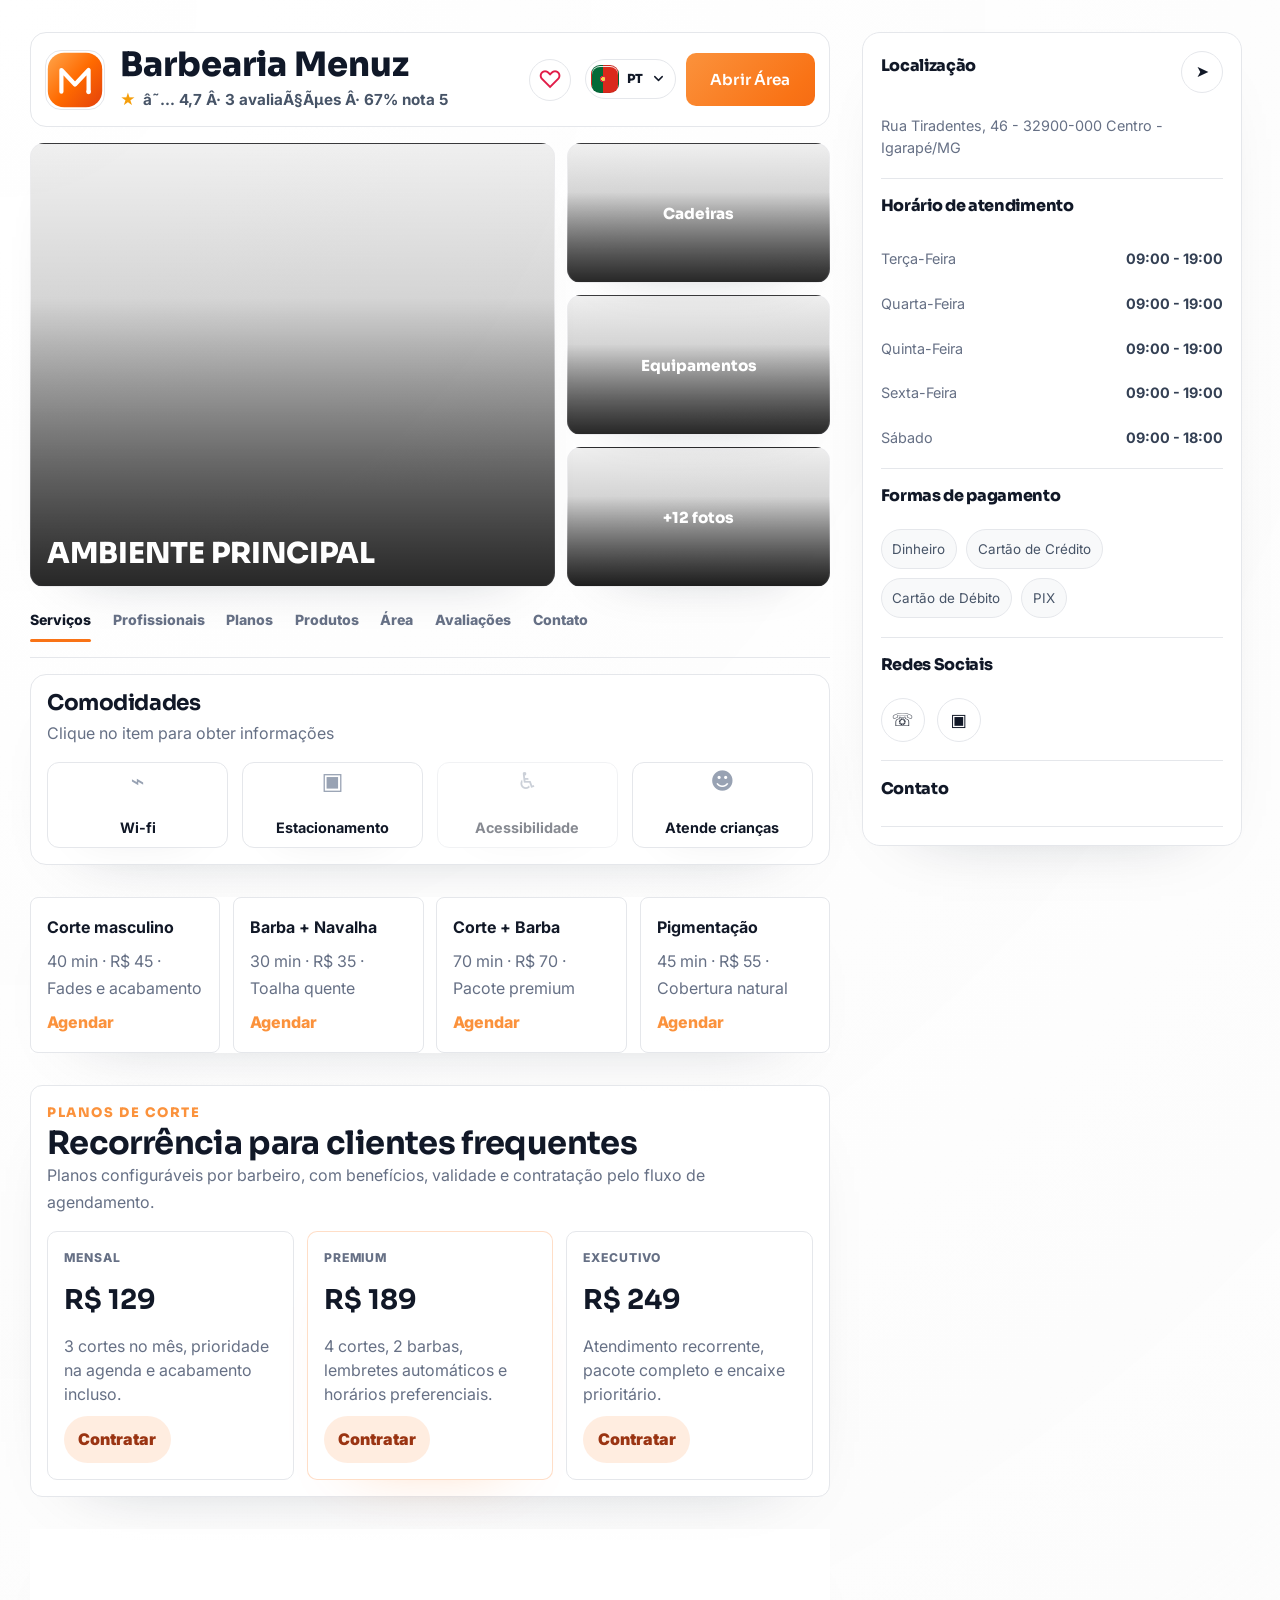
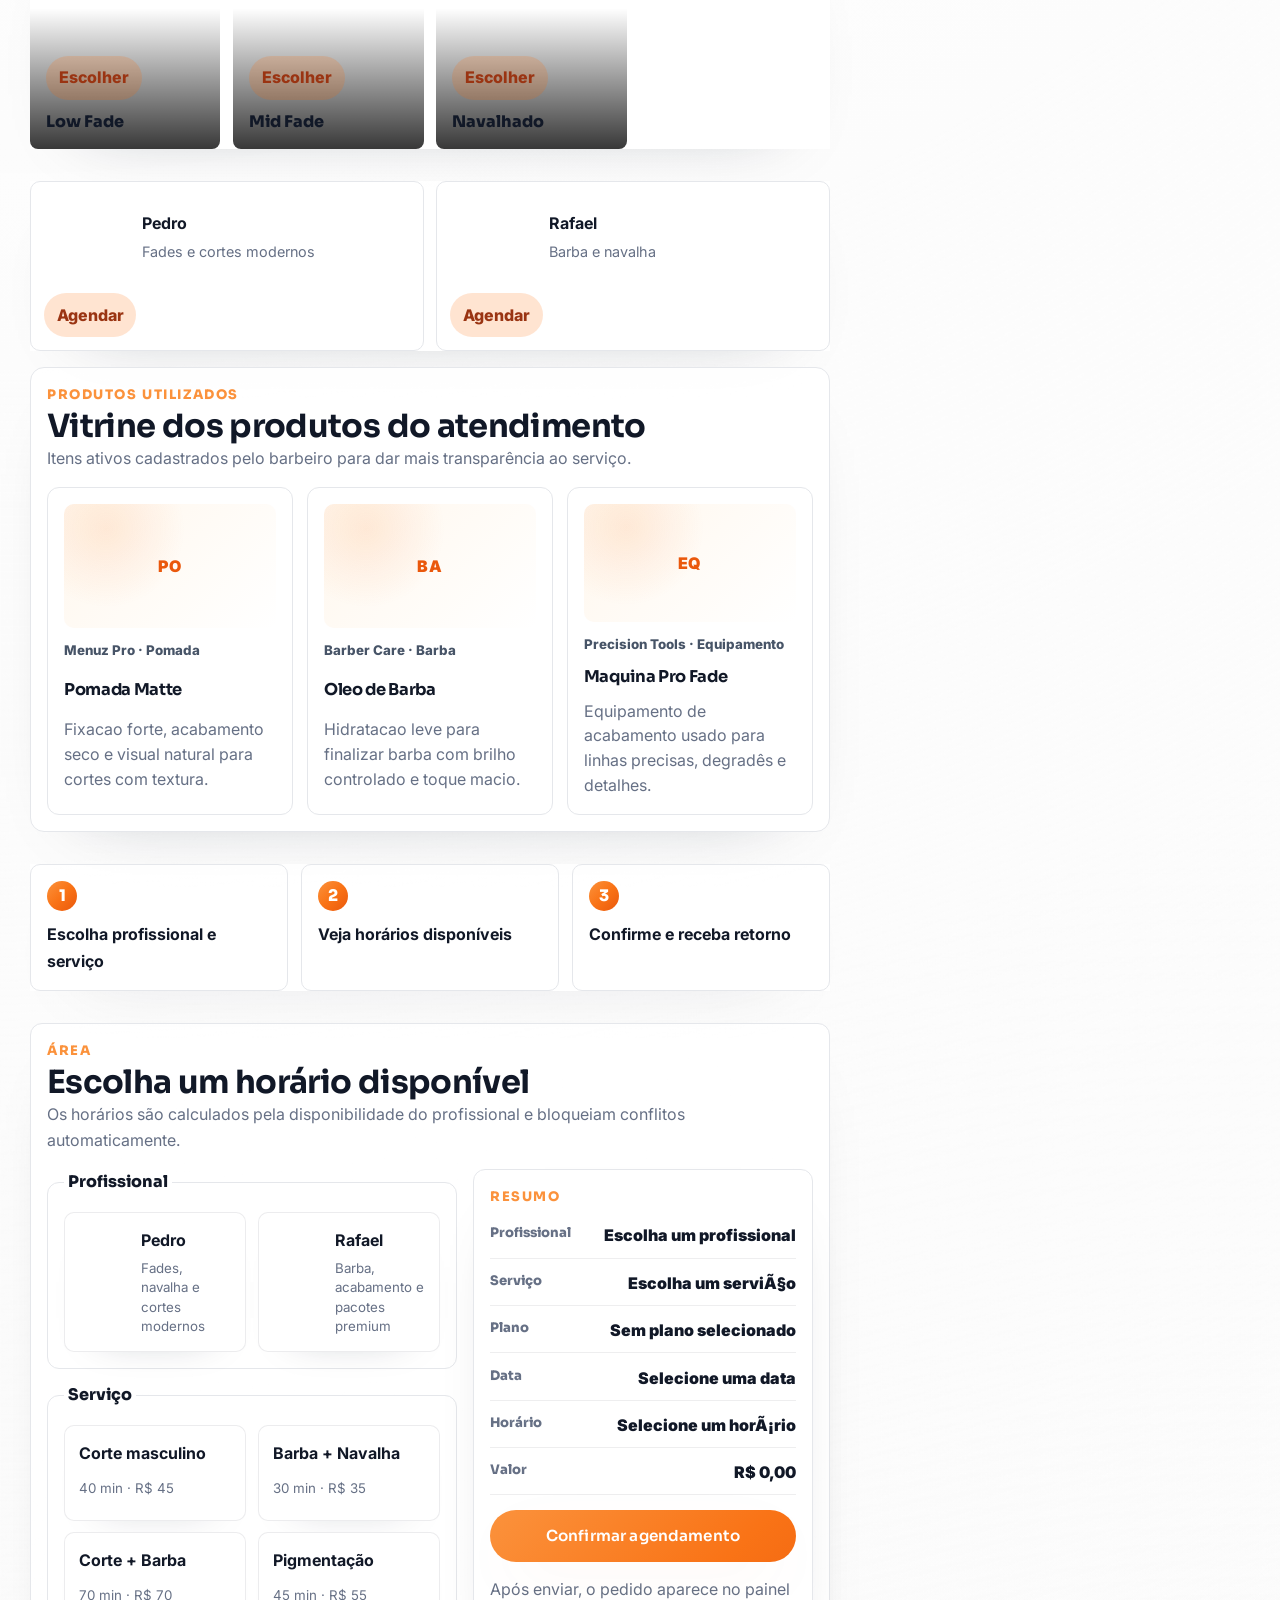
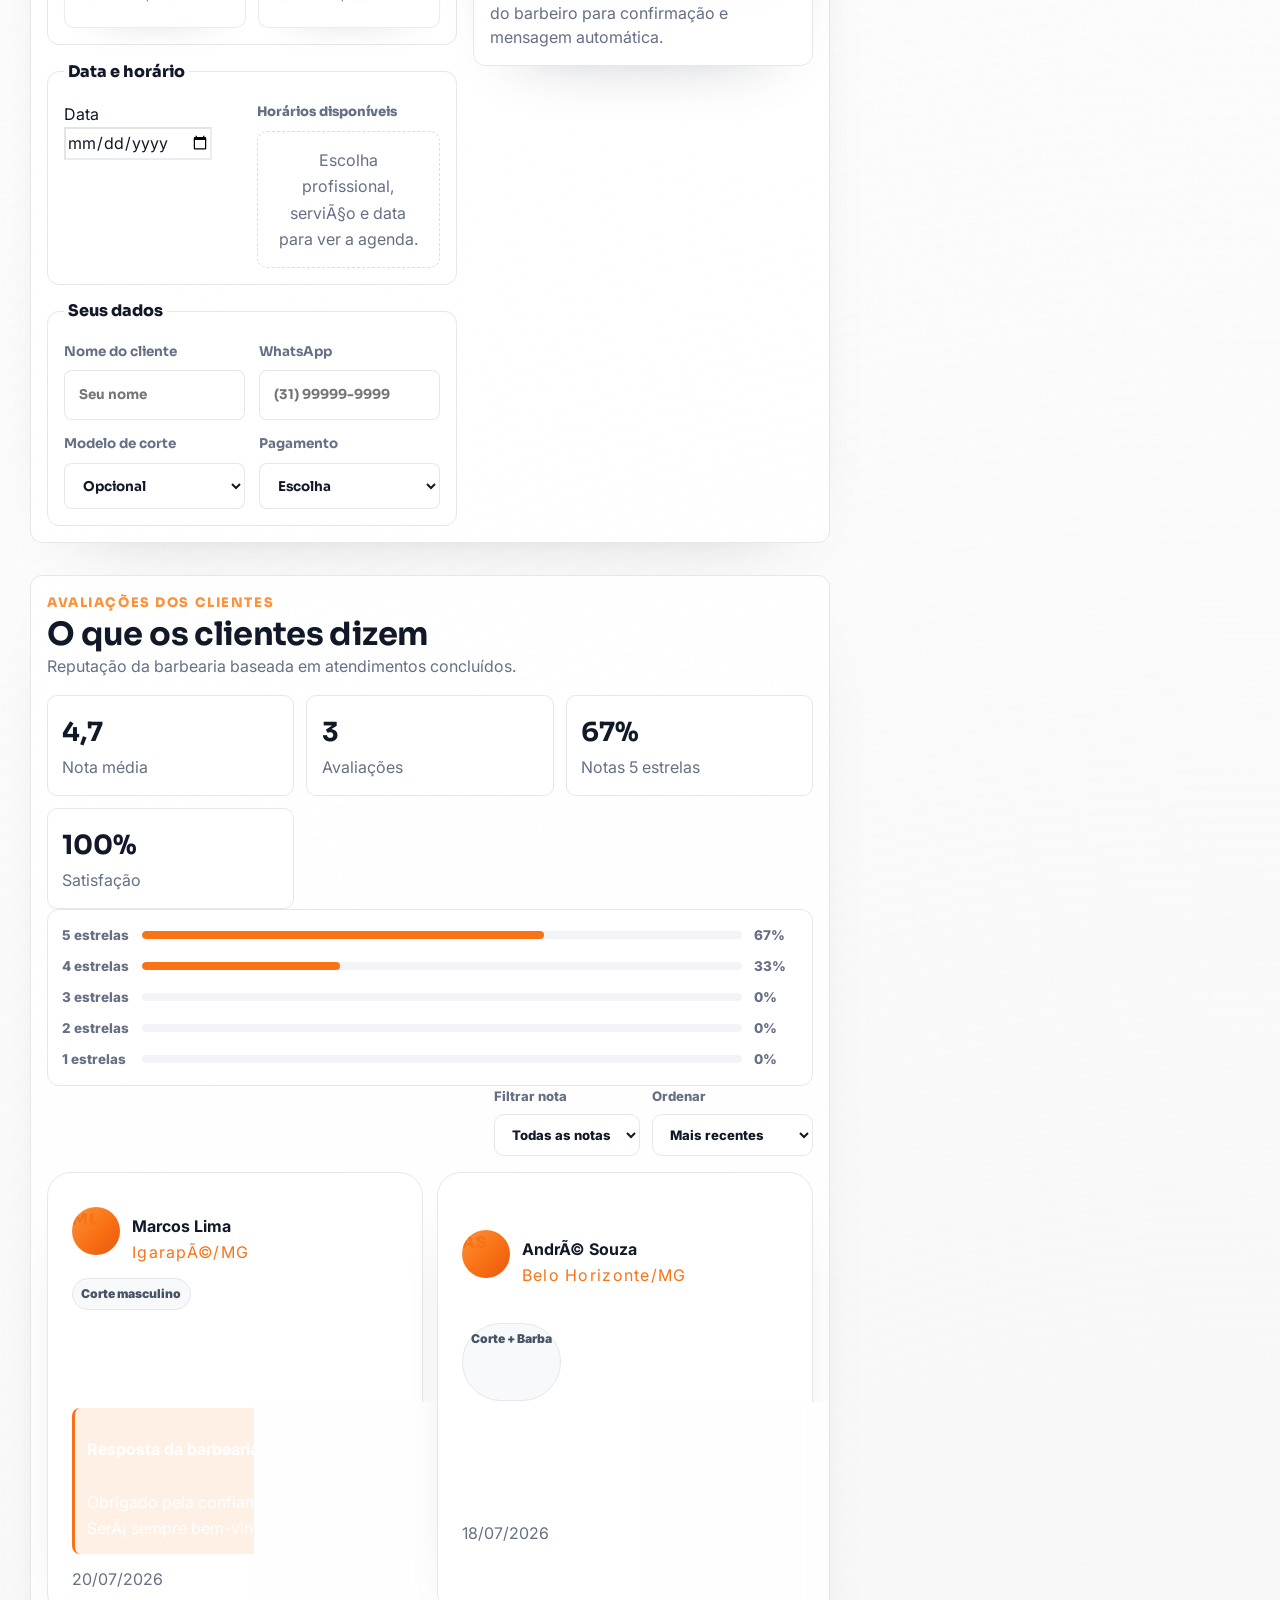
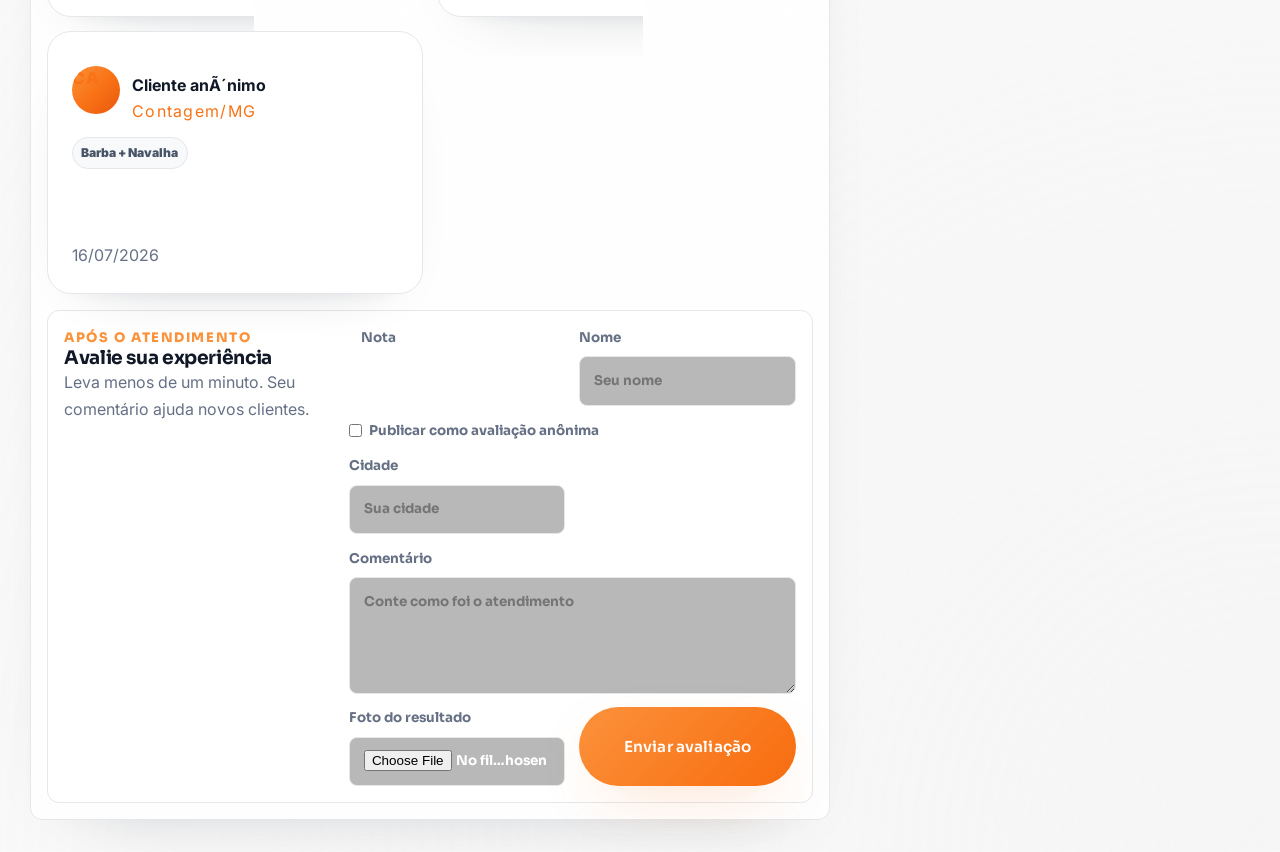
==== commit 4b7ba2ee: "Add dedicated nearby businesses page" ====
--- a/barbearia-menuz.html
+++ b/barbearia-menuz.html
@@ -10,7 +10,7 @@
   <link rel="preconnect" href="https://fonts.googleapis.com">
   <link rel="preconnect" href="https://fonts.gstatic.com" crossorigin>
   <link href="https://fonts.googleapis.com/css2?family=Sora:wght@400;500;600;700;800&family=Inter:wght@400;500;600;700&display=swap" rel="stylesheet">
-  <link rel="stylesheet" href="assets/css/styles.css?v=20260727-07">
+  <link rel="stylesheet" href="assets/css/styles.css?v=20260728-05">
 </head>
 <body class="public-page public-premium-profile">
   <main class="public-shell">
@@ -391,6 +391,6 @@
     <div class="lightbox__image" id="lightboxImage" role="img"></div>
     <p id="lightboxCaption"></p>
   </div>
-  <script src="assets/js/main.js?v=20260727-07" defer></script>
+  <script src="assets/js/main.js?v=20260728-05" defer></script>
 </body>
 </html>
--- a/assets/css/styles.css
+++ b/assets/css/styles.css
@@ -3982,7 +3982,25 @@
    Landing premium minimalista para barbearia
    ===================================================================== */
 .premium-barber-page {
+  position: relative;
+  min-height: 100vh;
+  background-color: #fff;
+  background-image:
+    radial-gradient(circle at 12% 4%, rgba(249,115,22,.10), transparent 34%),
+    radial-gradient(circle at 88% 12%, rgba(16,24,40,.045), transparent 30%),
+    linear-gradient(180deg, #fff 0%, #FAFAFA 52%, #fff 100%);
   color: var(--text);
+}
+.premium-barber-page::before {
+  content: "";
+  position: fixed;
+  inset: 0;
+  z-index: -1;
+  pointer-events: none;
+  opacity: .055;
+  background-image: url("data:image/svg+xml,%3Csvg width='180' height='180' viewBox='0 0 180 180' xmlns='http://www.w3.org/2000/svg'%3E%3Cg fill='none' stroke='%23101728' stroke-width='2' stroke-linecap='round' stroke-linejoin='round'%3E%3Cpath d='M34 44l38 38M34 82l38-38'/%3E%3Ccircle cx='29' cy='39' r='9'/%3E%3Ccircle cx='29' cy='87' r='9'/%3E%3Cpath d='M106 36h42M106 48h42M106 60h42M106 72h42M106 84h42M108 30v62M148 30v62'/%3E%3Cpath d='M38 132c20-13 40-13 60 0 20 13 40 13 60 0'/%3E%3Cpath d='M52 116h62c8 0 16 6 16 14v10H68c-8 0-16-6-16-14z'/%3E%3C/g%3E%3Cg fill='%23F97316' fill-opacity='.38'%3E%3Ccircle cx='90' cy='90' r='4'/%3E%3Ccircle cx='162' cy='18' r='3'/%3E%3Ccircle cx='18' cy='156' r='3'/%3E%3C/g%3E%3C/svg%3E");
+  background-size: 180px 180px;
+  background-position: 24px 28px;
 }
 .premium-header {
   padding-block: .55rem;
@@ -5749,3 +5767,647 @@
 
 body.has-tabbar { padding-bottom: 84px; }
 body.has-tabbar .to-top { bottom: calc(84px + 1rem); }
+
+/* =====================================================================
+   HOME (estilo app) — boas-vindas, busca, carrossel, GPS, cards
+   ===================================================================== */
+.home {
+  position: relative;
+  overflow: hidden;
+  padding: clamp(5.5rem, 9vw, 7.5rem) 0 clamp(2rem, 5vw, 3.5rem);
+}
+.home::before,
+.home::after {
+  content: "";
+  position: absolute;
+  z-index: -1;
+  pointer-events: none;
+}
+.home::before {
+  width: min(56vw, 720px);
+  height: min(56vw, 720px);
+  top: clamp(2rem, 6vw, 5rem);
+  right: -18vw;
+  border-radius: 50%;
+  background:
+    radial-gradient(circle at 50% 50%, rgba(249,115,22,.13), transparent 62%),
+    repeating-linear-gradient(135deg, rgba(249,115,22,.16) 0 9px, rgba(255,255,255,0) 9px 22px);
+  filter: blur(.2px);
+  opacity: .62;
+}
+.home::after {
+  width: min(42vw, 520px);
+  height: min(42vw, 520px);
+  left: -20vw;
+  top: 38%;
+  border-radius: 50%;
+  background: radial-gradient(circle, rgba(16,24,40,.06), transparent 64%);
+}
+.home__welcome { margin-bottom: 1.3rem; }
+.home__welcome h1 { font-size: clamp(1.7rem, 4vw, 2.4rem); font-weight: 800; letter-spacing: -.02em; }
+.home__date { color: var(--muted); margin-top: .25rem; font-size: .95rem; text-transform: capitalize; }
+
+/* Busca destacada */
+.home-find { position: relative; display: flex; align-items: center; gap: .75rem;
+  background: var(--surface); border: 1px solid var(--border-2); border-radius: var(--radius);
+  padding: .1rem .1rem .1rem 1.1rem; margin-bottom: clamp(1.4rem, 4vw, 2rem);
+  transition: border-color .25s var(--ease), box-shadow .25s var(--ease); }
+.home-find:focus-within { border-color: var(--brand); box-shadow: 0 0 0 4px rgba(198,160,70,.16); }
+.home-find svg { width: 22px; height: 22px; flex: none; stroke: var(--muted); fill: none; stroke-width: 2; stroke-linecap: round; }
+.home-find input { flex: 1; background: transparent; border: none; outline: none; color: var(--text); font-size: 1.02rem; padding: 1rem .2rem; }
+.home-find input::placeholder { color: var(--dim); }
+
+/* Carrossel de destaques */
+.promo-carousel { margin-bottom: clamp(2.4rem, 5vw, 3.6rem); overflow: hidden; padding: 0 0 .35rem; }
+.promo-carousel .promo-track { display: flex; list-style: none; padding: 0; margin: 0; transition: transform .6s var(--ease); }
+.promo-card { flex: 0 0 100%; min-height: clamp(210px, 30vw, 290px); border-radius: clamp(24px, 4vw, 34px);
+  padding: clamp(1.55rem, 4vw, 2.25rem); display: flex; flex-direction: column; justify-content: flex-end; gap: .35rem;
+  color: #fff; position: relative; overflow: hidden; box-shadow: 0 34px 74px -46px rgba(16,24,40,.48); isolation: isolate; }
+.promo-card::before {
+  content: "";
+  position: absolute;
+  inset: 0;
+  z-index: 0;
+  background-image: var(--promo-photo);
+  background-size: cover;
+  background-position: center;
+  transform: scale(1.03);
+  filter: saturate(.9) contrast(.95);
+}
+.promo-card::after { content: ""; position: absolute; inset: 0; background:
+  linear-gradient(90deg, rgba(9,11,16,.86), rgba(9,11,16,.54) 44%, rgba(9,11,16,.12) 100%),
+  linear-gradient(180deg, rgba(255,255,255,.05), rgba(0,0,0,.22)); z-index: 0; }
+.promo-card > * { position: relative; z-index: 1; }
+.promo-card__tag { align-self: flex-start; font-family: var(--font-display); font-size: .72rem; font-weight: 900; letter-spacing: .08em; text-transform: uppercase; background: rgba(255,255,255,.10); border: 1px solid rgba(255,255,255,.28); padding: .42rem .8rem; border-radius: 999px; margin-bottom: .45rem; backdrop-filter: blur(8px); }
+.promo-card h3 { max-width: 12ch; font-size: clamp(1.65rem, 4vw, 2.4rem); font-weight: 800; letter-spacing: -.035em; }
+.promo-card p { color: rgba(255,255,255,.86); font-size: clamp(1rem, 1.7vw, 1.12rem); font-weight: 700; }
+.promo-card--a { --promo-photo: url("https://images.unsplash.com/photo-1599351431202-1e0f0137899a?auto=format&fit=crop&w=1400&q=82"); }
+.promo-card--b { --promo-photo: url("https://images.unsplash.com/photo-1503951914875-452162b0f3f1?auto=format&fit=crop&w=1400&q=82"); }
+.promo-card--d { --promo-photo: url("https://images.unsplash.com/photo-1585747860715-2ba37e788b70?auto=format&fit=crop&w=1600&q=82"); }
+.promo-card--e { --promo-photo: url("https://images.unsplash.com/photo-1622287162716-f311baa1a2b8?auto=format&fit=crop&w=1400&q=82"); }
+.promo-dots { display: flex; justify-content: center; gap: .5rem; margin-top: .9rem; }
+.promo-dots button { width: 8px; height: 8px; border-radius: 50%; background: var(--border-2); border: none; padding: 0; cursor: pointer; transition: width .3s var(--ease), background .3s var(--ease); }
+.promo-dots button.is-active { width: 22px; border-radius: 999px; background: var(--grad); }
+
+/* Empresas próximas */
+.nearby { margin-top: .5rem; }
+.nearby__head { display: flex; align-items: center; justify-content: space-between; gap: 1rem; margin-bottom: 1.2rem; }
+.nearby__head h2 { font-size: clamp(1.3rem, 3vw, 1.7rem); }
+.nearby__refresh { font-size: .85rem; font-weight: 600; color: var(--brand-light); background: var(--surface); border: 1px solid var(--border); padding: .5rem .9rem; border-radius: 999px; cursor: pointer; }
+.nearby__refresh:hover { background: var(--surface-2); }
+.nearby__note { color: var(--dim); font-size: .85rem; margin-top: 1rem; text-align: center; }
+
+/* Estado: habilitar localização */
+.geo-empty { text-align: center; max-width: 460px; margin: clamp(1.5rem, 5vw, 3rem) auto; display: grid; justify-items: center; gap: .5rem; }
+.geo-pin { color: var(--brand); filter: drop-shadow(0 12px 24px rgba(198,160,70,.4)); animation: geoFloat 3s ease-in-out infinite; }
+.geo-pin svg { width: 68px; height: 68px; }
+@keyframes geoFloat { 0%,100%{ transform: translateY(0);} 50%{ transform: translateY(-8px);} }
+.geo-empty h3 { font-size: 1.3rem; margin-top: .4rem; }
+.geo-empty p { color: var(--muted); }
+.geo-empty .btn { margin-top: .8rem; }
+.geo-manual { background: none; border: none; color: var(--muted); text-decoration: underline; text-underline-offset: 3px; cursor: pointer; font-size: .9rem; margin-top: .3rem; }
+.geo-manual:hover { color: var(--text); }
+
+/* Grelha e cards de barbearia */
+.nearby__grid { display: grid; grid-template-columns: repeat(auto-fill, minmax(300px, 1fr)); gap: 1.2rem; }
+.shop-card { background: var(--surface); border: 1px solid var(--border); border-radius: var(--radius-lg); overflow: hidden; display: flex; flex-direction: column; transition: transform .35s var(--ease), border-color .35s var(--ease), box-shadow .35s var(--ease); animation: fadeInUp .5s var(--ease) both; }
+.shop-card:hover { transform: translateY(-5px); border-color: var(--border-2); box-shadow: 0 30px 60px -40px rgba(0,0,0,.8); }
+.shop-card__photo { position: relative; aspect-ratio: 16/10; background-size: cover; background-position: center; }
+.shop-card__photo::after { content: ""; position: absolute; inset: 0; background: linear-gradient(180deg, transparent 45%, rgba(6,8,12,.82)); }
+.shop-card__status { position: absolute; top: .8rem; left: .8rem; z-index: 2; font-family: var(--font-display); font-size: .7rem; font-weight: 700; letter-spacing: .04em; text-transform: uppercase; padding: .3rem .65rem; border-radius: 999px; background: rgba(0,0,0,.5); backdrop-filter: blur(6px); }
+.shop-card__status.is-open { color: #7DF0B0; border: 1px solid rgba(125,240,176,.35); }
+.shop-card__status.is-closed { color: #ff9a9a; border: 1px solid rgba(255,154,154,.3); }
+.shop-card__fav { position: absolute; top: .7rem; right: .7rem; z-index: 2; width: 38px; height: 38px; border-radius: 50%; display: grid; place-items: center; background: rgba(0,0,0,.45); border: 1px solid rgba(255,255,255,.18); color: #fff; font-size: 1.1rem; cursor: pointer; transition: transform .25s var(--ease), background .25s var(--ease); }
+.shop-card__fav:hover { transform: scale(1.1); }
+.shop-card__fav.is-fav { color: #ff5a7a; background: rgba(255,90,122,.16); border-color: rgba(255,90,122,.4); }
+.shop-card__body { padding: 1rem 1.1rem 1.2rem; display: flex; flex-direction: column; gap: .45rem; flex: 1; }
+.shop-card__top { display: flex; align-items: baseline; justify-content: space-between; gap: .6rem; }
+.shop-card__top h3 { font-size: 1.15rem; }
+.shop-card__rating { color: var(--brand-light); font-weight: 700; font-size: .92rem; white-space: nowrap; }
+.shop-card__rating small { color: var(--dim); font-weight: 500; }
+.shop-card__meta { color: var(--muted); font-size: .88rem; }
+.shop-card__dist { display: flex; align-items: center; gap: .4rem; color: var(--text); font-size: .9rem; font-weight: 600; }
+.shop-card__dist svg { width: 15px; height: 15px; color: var(--brand-light); }
+.shop-card__actions { margin-top: .6rem; display: flex; gap: .5rem; }
+.shop-card__actions .btn { flex: 1; }
+.shop-card--skeleton { min-height: 300px; border-color: var(--border); background:
+  linear-gradient(100deg, transparent 30%, rgba(255,255,255,.05) 50%, transparent 70%) var(--surface);
+  background-size: 200% 100%; animation: shimmer 1.4s infinite; }
+@keyframes shimmer { to { background-position: -200% 0; } }
+@keyframes fadeInUp { from { opacity: 0; transform: translateY(14px); } to { opacity: 1; transform: none; } }
+
+@media (max-width: 560px) {
+  .nearby__grid { grid-template-columns: 1fr; }
+}
+
+/* Página dedicada de empresas próximas */
+.nearby-page .site-header { background: rgba(255,255,255,.86); }
+.nearby-main {
+  position: relative;
+  overflow: hidden;
+  min-height: 100vh;
+  padding-top: 5.6rem;
+}
+.nearby-main::before {
+  content: "";
+  position: fixed;
+  inset: 0;
+  z-index: -2;
+  pointer-events: none;
+  background:
+    linear-gradient(180deg, rgba(255,255,255,.88), rgba(255,255,255,.96)),
+    url("data:image/svg+xml,%3Csvg width='220' height='180' viewBox='0 0 220 180' xmlns='http://www.w3.org/2000/svg'%3E%3Cg fill='none' stroke='%23101828' stroke-opacity='.055' stroke-width='2' stroke-linecap='round'%3E%3Cpath d='M38 45l54 54M92 45L38 99'/%3E%3Ccircle cx='34' cy='41' r='9'/%3E%3Ccircle cx='96' cy='41' r='9'/%3E%3Ccircle cx='34' cy='103' r='9'/%3E%3Cpath d='M134 34h54M134 52h54M134 70h54M134 88h54M134 106h54M146 28v86M176 28v86'/%3E%3Cpath d='M54 142c30-10 52-8 70 8M52 145c18 14 55 18 83 3'/%3E%3C/g%3E%3C/svg%3E");
+  background-size: auto, 220px 180px;
+}
+.nearby-main::after {
+  content: "";
+  position: absolute;
+  inset: 0 0 auto;
+  height: 420px;
+  z-index: -1;
+  pointer-events: none;
+  background: radial-gradient(circle at 50% 15%, rgba(249,115,22,.16), transparent 54%);
+}
+.nearby-hero { padding: 2.4rem 0 1.6rem; }
+.nearby-hero__inner {
+  display: grid;
+  gap: 1.2rem;
+  justify-items: center;
+  text-align: center;
+}
+.nearby-hero__copy { max-width: 760px; }
+.nearby-hero__copy h1 {
+  margin-top: .25rem;
+  font-size: 3rem;
+  line-height: 1.05;
+}
+.nearby-hero__copy p {
+  max-width: 660px;
+  margin: .7rem auto 0;
+  color: var(--muted);
+  font-size: 1.05rem;
+}
+.nearby-search {
+  width: min(100%, 780px);
+  display: grid;
+  grid-template-columns: auto minmax(0, 1fr) auto;
+  align-items: center;
+  gap: .75rem;
+  padding: .45rem .45rem .45rem .75rem;
+  background: rgba(255,255,255,.92);
+  border: 1px solid rgba(16,24,40,.10);
+  border-radius: 999px;
+  box-shadow: 0 28px 80px -58px rgba(16,24,40,.55);
+  backdrop-filter: blur(14px);
+}
+.nearby-search:focus-within {
+  border-color: rgba(249,115,22,.42);
+  box-shadow: 0 0 0 4px rgba(249,115,22,.12), 0 28px 80px -58px rgba(16,24,40,.55);
+}
+.nearby-search input {
+  min-width: 0;
+  width: 100%;
+  border: 0;
+  outline: 0;
+  background: transparent;
+  color: var(--text);
+  font: inherit;
+  font-weight: 650;
+  padding: 1rem .2rem;
+}
+.nearby-search input::placeholder { color: var(--muted); font-weight: 600; }
+.nearby-quick {
+  display: flex;
+  flex-wrap: wrap;
+  justify-content: center;
+  gap: .55rem;
+}
+.nearby-quick a {
+  display: inline-flex;
+  align-items: center;
+  min-height: 36px;
+  padding: .45rem .85rem;
+  color: var(--muted);
+  background: rgba(255,255,255,.82);
+  border: 1px solid rgba(16,24,40,.10);
+  border-radius: 999px;
+  font-size: .9rem;
+  font-weight: 700;
+}
+.nearby-quick a:hover {
+  color: var(--brand-light);
+  border-color: rgba(249,115,22,.28);
+}
+.nearby-page__results {
+  margin-top: 1rem;
+  padding: 1.2rem 0 4rem;
+}
+.nearby-page__results .container {
+  background: rgba(255,255,255,.82);
+  border: 1px solid rgba(16,24,40,.08);
+  border-radius: var(--radius-lg);
+  padding: 1.5rem;
+  box-shadow: 0 34px 100px -74px rgba(16,24,40,.48);
+  backdrop-filter: blur(12px);
+}
+.nearby-page__results .geo-empty {
+  max-width: 620px;
+  margin: 1.6rem auto 1.1rem;
+  padding: 2rem;
+  background: rgba(255,255,255,.70);
+  border: 1px solid rgba(16,24,40,.08);
+  border-radius: var(--radius-lg);
+}
+.search-pulse {
+  position: relative;
+  width: 48px;
+  height: 48px;
+  display: grid;
+  place-items: center;
+  color: #fff;
+  background: var(--grad);
+  border-radius: 50%;
+  box-shadow: 0 18px 40px -22px rgba(249,115,22,.9);
+  isolation: isolate;
+  animation: searchBlink 1.25s ease-in-out infinite;
+}
+.search-pulse::after {
+  content: "";
+  position: absolute;
+  inset: -7px;
+  z-index: -1;
+  border-radius: inherit;
+  border: 2px solid rgba(249,115,22,.25);
+  animation: searchRing 1.25s ease-out infinite;
+}
+.search-pulse svg { width: 23px; height: 23px; }
+.search-pulse--large {
+  width: 76px;
+  height: 76px;
+}
+.search-pulse--large svg { width: 34px; height: 34px; }
+@keyframes searchBlink {
+  0%, 100% { opacity: 1; transform: translateY(0); }
+  50% { opacity: .56; transform: translateY(-2px); }
+}
+@keyframes searchRing {
+  0% { opacity: .72; transform: scale(.84); }
+  100% { opacity: 0; transform: scale(1.24); }
+}
+
+@media (max-width: 760px) {
+  .nearby-main { padding-top: 5.2rem; }
+  .nearby-hero { padding-top: 1.8rem; }
+  .nearby-hero__copy h1 { font-size: 2.25rem; }
+  .nearby-search {
+    grid-template-columns: auto minmax(0, 1fr);
+    border-radius: var(--radius-lg);
+    padding: .75rem;
+  }
+  .nearby-search .btn {
+    grid-column: 1 / -1;
+    width: 100%;
+  }
+  .nearby-page__results .container {
+    padding: 1rem;
+    border-right: 0;
+    border-left: 0;
+    border-radius: 0;
+  }
+  .nearby-page__results .geo-empty { padding: 1.4rem; }
+}
+
+/* =====================================================================
+   ÁREA DE PERFIL
+   ===================================================================== */
+.premium-header__inner--simple { display: flex; align-items: center; gap: 1.5rem; justify-content: space-between; }
+.profile { padding: clamp(5.5rem, 9vw, 7.5rem) 0 clamp(2.5rem, 6vw, 4rem); }
+.profile__layout { display: grid; grid-template-columns: 288px minmax(0, 1fr); gap: 1.6rem; align-items: start; }
+
+/* card + nav */
+.profile-side { position: sticky; top: 92px; display: grid; gap: 1rem; }
+.profile-surface, .profile-card, .profile-block, .stat-card { background: var(--surface-2, #fff); border: 1px solid var(--border); border-radius: var(--radius-lg); box-shadow: 0 26px 60px -50px rgba(16,24,40,.4); }
+.profile-card { padding: 1.6rem 1.3rem; text-align: center; }
+.profile-card__avatar { width: 84px; height: 84px; border-radius: 50%; margin: 0 auto .9rem; display: grid; place-items: center; background: var(--grad); color: #fff; font-family: var(--font-display); font-weight: 800; font-size: 1.8rem; box-shadow: var(--shadow-glow); background-size: cover; background-position: center; }
+.profile-card__name { font-size: 1.25rem; }
+.profile-card__email { color: var(--muted); font-size: .9rem; margin-top: .15rem; word-break: break-word; }
+.profile-card__since { display: inline-block; margin-top: .7rem; font-size: .78rem; font-weight: 600; color: var(--brand); background: var(--grad-soft); border: 1px solid var(--border); padding: .3rem .75rem; border-radius: 999px; }
+
+.profile-nav { display: grid; gap: .25rem; background: var(--surface-2, #fff); border: 1px solid var(--border); border-radius: var(--radius-lg); padding: .5rem; box-shadow: 0 26px 60px -50px rgba(16,24,40,.4); }
+.profile-nav button { display: flex; align-items: center; gap: .7rem; width: 100%; text-align: left; padding: .75rem .85rem; border-radius: var(--radius-sm); color: var(--muted); font-family: var(--font-body); font-size: .95rem; font-weight: 600; background: none; border: none; cursor: pointer; transition: background .2s var(--ease), color .2s var(--ease); }
+.profile-nav button svg { width: 20px; height: 20px; flex: none; }
+.profile-nav button:hover { background: var(--surface); color: var(--text); }
+.profile-nav button.is-active { background: var(--grad-soft); color: var(--brand); }
+.profile-nav__badge { margin-left: auto; background: var(--grad); color: #fff; font-size: .72rem; font-weight: 700; min-width: 20px; height: 20px; padding: 0 .35rem; border-radius: 999px; display: grid; place-items: center; }
+.profile-logout { display: flex; align-items: center; gap: .7rem; justify-content: center; padding: .8rem; border-radius: var(--radius); color: #C0392B; background: none; border: 1px solid var(--border); cursor: pointer; font-weight: 600; transition: background .2s var(--ease); }
+.profile-logout svg { width: 18px; height: 18px; }
+.profile-logout:hover { background: rgba(214,69,69,.08); border-color: rgba(214,69,69,.3); }
+
+/* painéis */
+.profile-panel[hidden] { display: none; }
+.profile-panel { display: grid; gap: 1.4rem; animation: fadeInUp .4s var(--ease) both; }
+.profile-stats { display: grid; grid-template-columns: repeat(auto-fit, minmax(130px, 1fr)); gap: 1rem; }
+.stat-card { padding: 1.2rem; text-align: center; }
+.stat-card strong { display: block; font-family: var(--font-display); font-size: 1.9rem; font-weight: 800; }
+.stat-card span { color: var(--muted); font-size: .85rem; }
+
+.profile-block { padding: clamp(1.2rem, 3vw, 1.6rem); }
+.profile-block__head { display: flex; align-items: center; justify-content: space-between; gap: 1rem; margin-bottom: 1.1rem; }
+.profile-block__head h2 { font-size: 1.2rem; }
+.profile-block__head h3 { font-size: 1.05rem; }
+
+.next-appt { display: flex; align-items: center; gap: 1.1rem; flex-wrap: wrap; }
+.next-appt__date, .appt-card__d { flex: none; width: 62px; height: 62px; border-radius: var(--radius); background: var(--grad); color: #fff; display: grid; place-items: center; text-align: center; line-height: 1; }
+.next-appt__date strong, .appt-card__d strong { font-family: var(--font-display); font-size: 1.5rem; font-weight: 800; }
+.next-appt__date span, .appt-card__d span { font-size: .72rem; text-transform: uppercase; }
+.next-appt__info { flex: 1; min-width: 160px; }
+.next-appt__info h3 { font-size: 1.1rem; }
+.next-appt__info p { color: var(--muted); font-size: .92rem; }
+.next-appt__time { color: var(--text) !important; font-weight: 600; margin-top: .2rem; }
+.next-appt__actions { display: flex; gap: .5rem; flex-wrap: wrap; }
+
+.data-list { display: grid; grid-template-columns: repeat(2, 1fr); gap: 1rem 1.4rem; }
+.data-list dt { color: var(--muted); font-size: .8rem; text-transform: uppercase; letter-spacing: .04em; }
+.data-list dd { font-weight: 600; margin-top: .15rem; }
+
+.sub-tabs { display: flex; gap: .4rem; background: var(--surface); border: 1px solid var(--border); border-radius: 999px; padding: .3rem; width: fit-content; }
+.sub-tabs button { padding: .5rem 1.1rem; border-radius: 999px; border: none; background: none; color: var(--muted); font-weight: 600; font-size: .9rem; cursor: pointer; transition: background .2s, color .2s; }
+.sub-tabs button.is-active { background: var(--grad); color: #fff; }
+
+.appt-list { display: grid; gap: .8rem; }
+.appt-card { display: flex; align-items: center; gap: 1rem; padding: 1rem; border: 1px solid var(--border); border-radius: var(--radius); background: var(--surface); }
+.appt-card__i { flex: 1; min-width: 0; }
+.appt-card__i h3 { font-size: 1.02rem; }
+.appt-card__i p { color: var(--muted); font-size: .88rem; }
+
+.fav-grid { display: grid; grid-template-columns: repeat(auto-fill, minmax(240px, 1fr)); gap: 1rem; }
+.fav-card { display: flex; align-items: center; gap: .9rem; padding: .85rem; border: 1px solid var(--border); border-radius: var(--radius); background: var(--surface); position: relative; }
+.fav-card__ph { width: 56px; height: 56px; border-radius: 14px; background-size: cover; background-position: center; flex: none; background-color: var(--surface-2); }
+.fav-card h3 { font-size: 1rem; }
+.fav-card p { color: var(--muted); font-size: .82rem; }
+.fav-card span { color: var(--brand); font-weight: 700; font-size: .82rem; }
+.fav-heart { margin-left: auto; width: 36px; height: 36px; border-radius: 50%; border: 1px solid var(--border); background: none; color: var(--muted); cursor: pointer; font-size: 1rem; flex: none; transition: all .2s; }
+.fav-heart.is-fav { color: #E5484D; border-color: rgba(229,72,77,.35); background: rgba(229,72,77,.08); }
+
+.review-list { display: grid; gap: .9rem; }
+.my-review { padding: 1.1rem; border: 1px solid var(--border); border-radius: var(--radius); background: var(--surface); }
+.my-review__top { display: flex; align-items: center; justify-content: space-between; gap: 1rem; }
+.my-review__top strong { font-size: 1rem; }
+.my-review .stars { color: #E3B23C; letter-spacing: 1px; }
+.my-review p { color: var(--muted); margin: .5rem 0; }
+.my-review time { color: var(--dim); font-size: .8rem; }
+
+.notif-list { display: grid; gap: .6rem; }
+.notif-item { display: flex; gap: .8rem; padding: 1rem; border: 1px solid var(--border); border-radius: var(--radius); background: var(--surface); }
+.notif-item.is-unread { background: var(--grad-soft); border-color: var(--border-2); }
+.notif-item__dot { width: 9px; height: 9px; border-radius: 50%; background: var(--border-2); margin-top: .4rem; flex: none; }
+.notif-item.is-unread .notif-item__dot { background: var(--grad); }
+.notif-item strong { font-size: .98rem; }
+.notif-item p { color: var(--muted); font-size: .9rem; margin: .15rem 0; }
+.notif-item time { color: var(--dim); font-size: .78rem; }
+
+.pref-list { display: grid; gap: .2rem; }
+.pref-list li { display: flex; align-items: center; justify-content: space-between; gap: 1rem; padding: .8rem 0; border-bottom: 1px solid var(--border); }
+.pref-list li:last-child { border-bottom: none; }
+.switch { position: relative; width: 46px; height: 26px; flex: none; cursor: pointer; }
+.switch input { position: absolute; opacity: 0; width: 100%; height: 100%; margin: 0; cursor: pointer; }
+.switch span { position: absolute; inset: 0; background: var(--border-2); border-radius: 999px; transition: background .25s var(--ease); }
+.switch span::after { content: ""; position: absolute; top: 3px; left: 3px; width: 20px; height: 20px; border-radius: 50%; background: #fff; box-shadow: 0 2px 6px rgba(0,0,0,.3); transition: transform .25s var(--ease); }
+.switch input:checked + span { background: var(--grad); }
+.switch input:checked + span::after { transform: translateX(20px); }
+
+.profile-form { display: grid; grid-template-columns: 1fr 1fr; gap: 1rem; }
+.profile-form label { display: grid; gap: .35rem; font-size: .85rem; font-weight: 600; color: var(--muted); }
+.profile-form label:nth-child(1), .profile-form__actions { grid-column: 1 / -1; }
+.profile-form input { background: var(--surface); border: 1px solid var(--border-2); border-radius: var(--radius-sm); padding: .8rem .9rem; color: var(--text); }
+.profile-form input:focus { outline: none; border-color: var(--brand); box-shadow: 0 0 0 3px rgba(184,138,50,.16); }
+.profile-form__actions { display: flex; align-items: center; gap: 1rem; }
+.form-ok { color: #1FA75D; font-weight: 700; }
+
+.btn--danger { background: #E5484D; color: #fff; }
+.btn--danger:hover { transform: translateY(-2px); box-shadow: 0 14px 30px -12px rgba(229,72,77,.6); }
+.profile-block--danger { border-color: rgba(229,72,77,.3); }
+.profile-block--danger p { color: var(--muted); margin-bottom: 1rem; }
+.status-pill--cancelled { color: #E5484D; background: rgba(229,72,77,.12); }
+
+.confirm-modal { position: fixed; inset: 0; z-index: 120; display: grid; place-items: center; padding: 1.2rem; }
+.confirm-modal[hidden] { display: none; }
+.confirm-modal__backdrop { position: absolute; inset: 0; background: rgba(10,12,16,.55); backdrop-filter: blur(3px); }
+.confirm-modal__box { position: relative; background: var(--surface-2, #fff); border: 1px solid var(--border); border-radius: var(--radius-lg); padding: 1.8rem; max-width: 420px; width: 100%; box-shadow: var(--shadow); text-align: center; animation: fadeInUp .3s var(--ease) both; }
+.confirm-modal__box h3 { font-size: 1.3rem; }
+.confirm-modal__box p { color: var(--muted); margin: .6rem 0 1.4rem; }
+.confirm-modal__actions { display: flex; gap: .7rem; justify-content: center; }
+
+@media (max-width: 860px) {
+  .profile__layout { grid-template-columns: 1fr; }
+  .profile-side { position: static; }
+  .profile-nav { grid-template-columns: repeat(2, 1fr); }
+  .profile-logout { grid-column: 1 / -1; }
+}
+@media (max-width: 520px) {
+  .data-list, .profile-form { grid-template-columns: 1fr; }
+  .profile-nav { grid-template-columns: 1fr; }
+}
+
+/* =====================================================================
+   ÁREA DO CLIENTE (escura, self-contained via tokens em body.client-page)
+   ===================================================================== */
+body.client-page {
+  --bg: #0C0E12; --bg-2: #14171D;
+  --surface: rgba(255,255,255,.05); --surface-2: rgba(255,255,255,.08);
+  --border: rgba(255,255,255,.10); --border-2: rgba(255,255,255,.17);
+  --text: #F4F5F7; --muted: #9AA1AD; --dim: #6C7280;
+  background: #0C0E12; color: #F4F5F7; min-height: 100vh;
+}
+.client-page .confirm-modal__box { background: #14171D; }
+
+/* Login gate */
+.ca-gate { min-height: 100vh; display: grid; place-items: center; padding: 2rem 1.25rem; position: relative; overflow: hidden; text-align: center; }
+.ca-gate[hidden] { display: none; }
+.ca-gate__bg { position: absolute; inset: 0; z-index: 0; }
+.ca-gate__bg span { position: absolute; border-radius: 50%; filter: blur(90px); }
+.ca-gate__bg span:first-child { width: 420px; height: 420px; background: var(--brand); top: -8%; left: 8%; opacity: .3; }
+.ca-gate__bg span:last-child { width: 360px; height: 360px; background: var(--brand-deep); bottom: -10%; right: 6%; opacity: .22; }
+.ca-gate__inner { position: relative; z-index: 1; max-width: 470px; display: grid; justify-items: center; }
+.ca-gate__brand { display: inline-flex; align-items: center; gap: .6rem; font-family: var(--font-display); font-weight: 800; font-size: 1.4rem; margin-bottom: 1.4rem; }
+.ca-gate h1 { font-size: clamp(1.9rem, 5vw, 2.7rem); font-weight: 800; letter-spacing: -.02em; }
+.ca-gate p { color: var(--muted); margin: .7rem 0 1.6rem; font-size: 1.05rem; max-width: 42ch; }
+.ca-gate .btn { min-width: 210px; }
+.ca-gate__alt { color: var(--muted); text-decoration: underline; text-underline-offset: 3px; margin-top: 1.1rem; font-size: .9rem; }
+
+/* App shell */
+.ca-app[hidden] { display: none; }
+.ca-topbar { position: sticky; top: 0; z-index: 40; display: flex; align-items: center; gap: 1rem; padding: .8rem clamp(1rem, 4vw, 1.6rem); background: rgba(12,14,18,.85); backdrop-filter: blur(14px); -webkit-backdrop-filter: blur(14px); border-bottom: 1px solid var(--border); }
+.ca-topbar__brand { display: inline-flex; align-items: center; gap: .5rem; font-family: var(--font-display); font-weight: 800; font-size: 1.2rem; }
+.ca-topbar__user { margin-left: auto; display: flex; align-items: center; gap: .6rem; }
+.ca-topbar__user div { display: grid; line-height: 1.15; }
+.ca-topbar__user small { color: var(--muted); font-size: .78rem; }
+.ca-menu-toggle { display: none; width: 40px; height: 40px; border-radius: 12px; border: 1px solid var(--border); background: var(--surface); position: relative; }
+.ca-menu-toggle span { position: absolute; left: 10px; right: 10px; height: 2px; background: var(--text); border-radius: 2px; }
+.ca-menu-toggle span:nth-child(1){top:14px;} .ca-menu-toggle span:nth-child(2){top:19px;} .ca-menu-toggle span:nth-child(3){top:24px;}
+
+.ca-shell { max-width: 1200px; margin: 0 auto; display: grid; grid-template-columns: 270px minmax(0, 1fr); gap: 1.4rem; padding: 1.4rem clamp(1rem, 4vw, 1.6rem) 3rem; }
+.ca-side { position: sticky; top: 82px; align-self: start; display: grid; gap: 1rem; }
+.ca-side__user { text-align: center; background: var(--surface); border: 1px solid var(--border); border-radius: var(--radius-lg); padding: 1.4rem 1rem; display: grid; justify-items: center; gap: .12rem; }
+.ca-avatar { width: 64px; height: 64px; border-radius: 50%; background: var(--grad); color: #fff; display: grid; place-items: center; font-family: var(--font-display); font-weight: 800; font-size: 1.4rem; background-size: cover; background-position: center; flex: none; }
+.ca-avatar--sm { width: 40px; height: 40px; font-size: .95rem; }
+.ca-avatar--lg { width: 92px; height: 92px; font-size: 2rem; }
+.ca-side__user strong { margin-top: .7rem; }
+.ca-side__user small { color: var(--muted); font-size: .82rem; }
+.ca-nav { display: grid; gap: .2rem; background: var(--surface); border: 1px solid var(--border); border-radius: var(--radius-lg); padding: .5rem; }
+.ca-nav button { display: flex; align-items: center; gap: .7rem; width: 100%; text-align: left; padding: .7rem .8rem; border-radius: var(--radius-sm); color: var(--muted); font-family: var(--font-body); font-weight: 600; font-size: .92rem; background: none; border: none; cursor: pointer; transition: background .2s var(--ease), color .2s var(--ease); }
+.ca-nav button svg { width: 19px; height: 19px; flex: none; }
+.ca-nav button:hover { background: var(--surface-2); color: var(--text); }
+.ca-nav button.is-active { background: var(--grad-soft); color: var(--brand-light); }
+.ca-badge { margin-left: auto; background: var(--grad); color: #fff; font-size: .7rem; font-weight: 700; min-width: 19px; height: 19px; padding: 0 .3rem; border-radius: 999px; display: grid; place-items: center; }
+.ca-logout { display: flex; align-items: center; justify-content: center; gap: .6rem; padding: .75rem; border-radius: var(--radius); color: #ff8080; background: none; border: 1px solid var(--border); cursor: pointer; font-weight: 600; }
+.ca-logout svg { width: 18px; height: 18px; } .ca-logout:hover { background: rgba(255,90,90,.08); }
+
+.ca-content { min-width: 0; }
+.ca-panel[hidden] { display: none; }
+.ca-panel { animation: fadeInUp .4s var(--ease) both; }
+.ca-hi { display: flex; align-items: center; justify-content: space-between; gap: 1rem; margin-bottom: 1.3rem; flex-wrap: wrap; }
+.ca-hi h1 { font-size: clamp(1.5rem, 3.5vw, 2rem); }
+.ca-hi p { color: var(--muted); width: 100%; }
+.ca-link { color: var(--brand-light); background: none; border: none; cursor: pointer; font-weight: 600; font-size: .88rem; }
+
+.ca-banner { overflow: hidden; border-radius: var(--radius-lg); margin-bottom: 1.4rem; }
+.ca-banner__track { display: flex; list-style: none; margin: 0; padding: 0; transition: transform .6s var(--ease); }
+.ca-banner__slide { flex: 0 0 100%; min-height: 150px; padding: 1.6rem; display: flex; flex-direction: column; justify-content: flex-end; gap: .2rem; color: #fff; position: relative; }
+.ca-banner__slide::after { content: ""; position: absolute; inset: 0; background: linear-gradient(120deg, rgba(0,0,0,.12), rgba(0,0,0,.42)); }
+.ca-banner__slide > * { position: relative; z-index: 1; }
+.ca-banner__slide span { align-self: flex-start; font-size: .7rem; font-weight: 800; letter-spacing: .06em; text-transform: uppercase; background: rgba(0,0,0,.35); border: 1px solid rgba(255,255,255,.25); padding: .28rem .65rem; border-radius: 999px; margin-bottom: .35rem; }
+.ca-banner__slide h3 { font-size: 1.5rem; font-weight: 800; }
+.ca-banner__slide p { color: rgba(255,255,255,.85); }
+.bn-a { background: linear-gradient(130deg, #C6A046, #8A6424); } .bn-b { background: linear-gradient(130deg, #23262d, #0f1114); } .bn-c { background: linear-gradient(130deg, #D9B86F, #B88A32); }
+.ca-banner__dots { display: flex; justify-content: center; gap: .4rem; padding: .8rem; }
+.ca-banner__dots button { width: 7px; height: 7px; border-radius: 50%; background: rgba(255,255,255,.4); border: none; cursor: pointer; transition: width .3s var(--ease); }
+.ca-banner__dots button.is-active { width: 20px; border-radius: 999px; background: #fff; }
+
+.ca-quick { display: grid; grid-template-columns: repeat(4, 1fr); gap: .8rem; margin-bottom: 1.4rem; }
+.ca-quick a, .ca-quick button { display: grid; justify-items: center; gap: .4rem; padding: 1rem .5rem; background: var(--surface); border: 1px solid var(--border); border-radius: var(--radius); color: var(--text); font-weight: 600; font-size: .85rem; cursor: pointer; transition: transform .25s var(--ease), border-color .25s var(--ease), background .25s var(--ease); }
+.ca-quick a:hover, .ca-quick button:hover { transform: translateY(-3px); border-color: var(--border-2); background: var(--surface-2); }
+.ca-quick span { font-size: 1.4rem; }
+
+.ca-grid { display: grid; grid-template-columns: repeat(2, 1fr); gap: 1.2rem; }
+.ca-card { background: var(--surface); border: 1px solid var(--border); border-radius: var(--radius-lg); padding: 1.3rem; }
+.ca-card__head { display: flex; align-items: center; justify-content: space-between; gap: 1rem; margin-bottom: 1rem; }
+.ca-card__head h2 { font-size: 1.1rem; }
+
+.ca-appt { display: flex; align-items: center; gap: .9rem; }
+.ca-appt--mini { padding: .7rem 0; border-bottom: 1px solid var(--border); }
+.ca-appt--mini:last-child { border-bottom: none; }
+.ca-appt__d { flex: none; width: 52px; height: 52px; border-radius: 14px; background: var(--grad); color: #fff; display: grid; place-items: center; text-align: center; line-height: 1; }
+.ca-appt__d strong { font-family: var(--font-display); font-size: 1.25rem; font-weight: 800; }
+.ca-appt__d span { font-size: .68rem; text-transform: uppercase; }
+.ca-appt__i { flex: 1; min-width: 0; }
+.ca-appt__i h3 { font-size: 1rem; }
+.ca-appt__i p { color: var(--muted); font-size: .85rem; }
+.ca-status { font-size: .72rem; font-weight: 700; padding: .28rem .6rem; border-radius: 999px; background: var(--surface-2); color: var(--muted); border: 1px solid var(--border); white-space: nowrap; }
+.ca-status--ok { color: #7DF0B0; border-color: rgba(125,240,176,.3); background: rgba(125,240,176,.1); }
+.ca-status--bad { color: #ff9a9a; border-color: rgba(255,154,154,.3); background: rgba(255,154,154,.1); }
+
+.ca-appts { display: grid; gap: 1rem; }
+.ca-appt--full { align-items: stretch; background: var(--surface); border: 1px solid var(--border); border-radius: var(--radius-lg); overflow: hidden; }
+.ca-appt__photo { flex: none; width: 150px; background-size: cover; background-position: center; background-color: var(--surface-2); }
+.ca-appt__main { flex: 1; min-width: 0; padding: 1.1rem; display: grid; gap: .4rem; }
+.ca-appt__top { display: flex; align-items: center; justify-content: space-between; gap: 1rem; }
+.ca-appt__top h3 { font-size: 1.15rem; }
+.ca-appt__svc { color: var(--text); font-weight: 600; }
+.ca-appt__meta { display: flex; flex-wrap: wrap; gap: .4rem 1rem; color: var(--muted); font-size: .88rem; list-style: none; padding: 0; margin: 0; }
+.ca-appt__addr { color: var(--dim); font-size: .85rem; }
+.ca-appt__actions { display: flex; flex-wrap: wrap; gap: .5rem; margin-top: .4rem; }
+.ca-empty { color: var(--muted); text-align: center; padding: 2rem; }
+
+.ca-subtabs { display: flex; gap: .35rem; flex-wrap: wrap; background: var(--surface); border: 1px solid var(--border); border-radius: 999px; padding: .3rem; width: fit-content; margin-bottom: 1.3rem; }
+.ca-subtabs button { padding: .5rem 1rem; border-radius: 999px; border: none; background: none; color: var(--muted); font-weight: 600; font-size: .88rem; cursor: pointer; transition: background .2s, color .2s; }
+.ca-subtabs button.is-active { background: var(--grad); color: #fff; }
+
+.ca-subhead { font-size: 1.1rem; margin: .4rem 0 1rem; }
+.ca-fav-grid { display: grid; grid-template-columns: repeat(auto-fill, minmax(240px, 1fr)); gap: 1rem; margin-bottom: 1.8rem; }
+.ca-fav { display: flex; align-items: center; gap: .8rem; padding: .8rem; background: var(--surface); border: 1px solid var(--border); border-radius: var(--radius); }
+.ca-fav__ph { width: 52px; height: 52px; border-radius: 12px; background-size: cover; background-position: center; background-color: var(--surface-2); flex: none; }
+.ca-fav__i { flex: 1; min-width: 0; } .ca-fav__i h3 { font-size: .98rem; } .ca-fav__i p { color: var(--muted); font-size: .82rem; }
+.ca-heart { margin-left: auto; width: 34px; height: 34px; border-radius: 50%; border: 1px solid var(--border); background: none; color: var(--muted); cursor: pointer; flex: none; }
+.ca-heart.is-fav { color: #ff5a7a; border-color: rgba(255,90,122,.4); background: rgba(255,90,122,.1); }
+.ca-fav-mini { display: grid; gap: .2rem; }
+
+.ca-chips { display: flex; flex-wrap: wrap; gap: .5rem; }
+.ca-chips span { background: var(--surface-2); border: 1px solid var(--border); border-radius: 999px; padding: .4rem .8rem; font-size: .85rem; font-weight: 600; }
+.ca-news { list-style: none; padding: 0; margin: 0; display: grid; gap: .8rem; }
+.ca-news strong { font-size: .95rem; } .ca-news p { color: var(--muted); font-size: .85rem; }
+
+.ca-notifs { display: grid; gap: .6rem; }
+.ca-notif { display: flex; gap: .8rem; padding: 1rem; background: var(--surface); border: 1px solid var(--border); border-radius: var(--radius); }
+.ca-notif.is-unread { background: var(--grad-soft); border-color: var(--border-2); }
+.ca-notif__dot { width: 9px; height: 9px; border-radius: 50%; background: var(--border-2); margin-top: .4rem; flex: none; }
+.ca-notif.is-unread .ca-notif__dot { background: var(--grad); }
+.ca-notif strong { font-size: .96rem; } .ca-notif p { color: var(--muted); font-size: .88rem; margin: .15rem 0; } .ca-notif time { color: var(--dim); font-size: .78rem; }
+
+.ca-account { display: flex; gap: 1.5rem; flex-wrap: wrap; align-items: flex-start; }
+.ca-account__photo { display: grid; justify-items: center; gap: .7rem; }
+.ca-photo-btn { font-size: .8rem; font-weight: 600; color: var(--brand-light); cursor: pointer; border: 1px solid var(--border); padding: .4rem .7rem; border-radius: 999px; }
+.ca-form { flex: 1; min-width: 260px; display: grid; gap: 1rem; }
+.ca-form--one { max-width: 440px; }
+.ca-form label { display: grid; gap: .35rem; font-size: .82rem; font-weight: 600; color: var(--muted); }
+.ca-form input { background: var(--surface-2); border: 1px solid var(--border-2); border-radius: var(--radius-sm); padding: .8rem .9rem; color: var(--text); }
+.ca-form input:focus { outline: none; border-color: var(--brand); box-shadow: 0 0 0 3px rgba(184,138,50,.22); }
+.ca-form__actions { display: flex; align-items: center; gap: 1rem; }
+.ca-ok { color: #7DF0B0; font-weight: 700; }
+
+.ca-prefs { list-style: none; padding: 0; margin: 0; display: grid; gap: .2rem; }
+.ca-prefs li { display: flex; align-items: center; justify-content: space-between; gap: 1rem; padding: .8rem 0; border-bottom: 1px solid var(--border); }
+.ca-prefs li:last-child { border-bottom: none; }
+.ca-danger { border-color: rgba(229,72,77,.3); margin-top: 1.2rem; }
+.ca-danger h2 { font-size: 1.1rem; } .ca-danger p { color: var(--muted); margin: .4rem 0 1rem; }
+
+@media (max-width: 820px) {
+  .ca-shell { grid-template-columns: 1fr; }
+  .ca-side { position: static; display: none; }
+  .ca-side.is-open { display: grid; }
+  .ca-menu-toggle { display: block; margin-left: auto; }
+  .ca-topbar__user { display: none; }
+  .ca-grid { grid-template-columns: 1fr; }
+  .ca-appt--full { flex-direction: column; } .ca-appt__photo { width: 100%; height: 160px; }
+}
+@media (max-width: 520px) { .ca-quick { grid-template-columns: repeat(2, 1fr); } }
+
+/* =====================================================================
+   CARROSSEL PREMIUM DE BARBEARIAS (coverflow) — home, tema atual
+   ===================================================================== */
+.hs { margin: clamp(2.2rem, 5vw, 4rem) 0 clamp(2.8rem, 6vw, 4.5rem); }
+.hs__head { display: flex; align-items: flex-end; justify-content: space-between; gap: 1rem; margin-bottom: 1.2rem; }
+.hs__head h2 { font-size: clamp(1.7rem, 3.6vw, 2.45rem); letter-spacing: -.035em; }
+.hs__nav { display: flex; gap: .5rem; }
+.hs-arrow { width: 46px; height: 46px; border-radius: 50%; border: 1px solid var(--border); background: var(--surface-2, #fff); color: var(--text); font-size: 1.5rem; line-height: 1; display: grid; place-items: center; cursor: pointer; box-shadow: 0 10px 24px -14px rgba(16,24,40,.4); transition: transform .25s var(--ease), background .25s var(--ease), color .25s var(--ease); }
+.hs-arrow:hover { transform: scale(1.08); background: var(--grad); color: #fff; border-color: transparent; }
+
+.hs-stage { --hs-w: clamp(560px, 68vw, 920px); position: relative; overflow: hidden; padding: clamp(.9rem, 2vw, 1.2rem) 0 clamp(1.15rem, 3vw, 1.6rem); touch-action: pan-y; cursor: grab; }
+.hs-stage:active { cursor: grabbing; }
+.hs-track { display: flex; gap: 0; list-style: none; margin: 0; padding: 0; transition: transform .55s var(--ease); }
+.hs-slide { flex: 0 0 var(--hs-w); margin-inline: clamp(-8rem, -8vw, -4.2rem); transform: scale(.82); opacity: .62; transition: transform .55s var(--ease), opacity .55s var(--ease), filter .55s var(--ease); z-index: 1; filter: saturate(.76) brightness(.9); }
+.hs-slide.is-active { transform: scale(1); opacity: 1; z-index: 2; }
+.hs-slide.is-active { filter: none; }
+.hs-card { position: relative; height: clamp(310px, 35vw, 460px); border-radius: clamp(22px, 3vw, 34px); overflow: hidden; box-shadow: 0 38px 86px -46px rgba(16,24,40,.58); border: 1px solid rgba(255,255,255,.72); isolation: isolate; background: #14171d; }
+.hs-card__ph { position: absolute; inset: 0; z-index: 0; background-size: cover; background-position: center; background-color: #1a1a1f; transition: transform .6s var(--ease); }
+.hs-slide.is-active .hs-card__ph { transform: scale(1.035); }
+.hs-card__grad { position: absolute; inset: 0; z-index: 1; background:
+  linear-gradient(90deg, rgba(6,8,12,.76), rgba(6,8,12,.24) 46%, rgba(6,8,12,.16)),
+  linear-gradient(180deg, rgba(0,0,0,.06) 30%, rgba(6,8,12,.76)); }
+.hs-card__tag { position: absolute; top: 1rem; left: 1rem; z-index: 2; font-size: .72rem; font-weight: 900; letter-spacing: .05em; text-transform: uppercase; color: #fff; background: var(--brand); border: 1px solid rgba(255,255,255,.28); backdrop-filter: blur(6px); padding: .42rem .78rem; border-radius: 999px; }
+.hs-card__body { position: absolute; left: 0; right: 0; bottom: 0; z-index: 2; max-width: 520px; padding: clamp(1.25rem, 3vw, 2rem); color: #fff; }
+.hs-card__rating { color: #FFD24A; font-weight: 700; font-size: .9rem; margin-bottom: .35rem; }
+.hs-card__rating small { color: rgba(255,255,255,.7); font-weight: 500; }
+.hs-card__dist { color: rgba(255,255,255,.88); font-weight: 600; }
+.hs-card__body h3 { font-size: clamp(1.55rem, 3vw, 2.35rem); font-weight: 800; letter-spacing: -.035em; }
+.hs-card__body p { color: rgba(255,255,255,.84); font-size: clamp(.95rem, 1.4vw, 1.05rem); margin: .3rem 0 1.1rem; }
+.hs-card__actions { display: flex; gap: .6rem; flex-wrap: wrap; }
+.hs-card__actions .btn--ghost { background: rgba(255,255,255,.14); border-color: rgba(255,255,255,.3); color: #fff; }
+.hs-card__actions .btn--ghost:hover { background: rgba(255,255,255,.24); }
+
+.hs-dots { display: flex; justify-content: center; gap: .5rem; margin-top: 1.1rem; }
+.hs-dots button { width: 8px; height: 8px; border-radius: 50%; background: var(--border-2); border: none; cursor: pointer; transition: width .3s var(--ease), background .3s var(--ease); }
+.hs-dots button.is-active { width: 22px; border-radius: 999px; background: var(--grad); }
+
+@media (max-width: 900px) { .hs-stage { --hs-w: 78vw; } .hs-slide { margin-inline: -2.4rem; } }
+@media (max-width: 600px) { .hs-stage { --hs-w: 88vw; } .hs-slide { margin-inline: -.6rem; } .hs-card { height: 360px; } .hs-card__body { max-width: none; } }
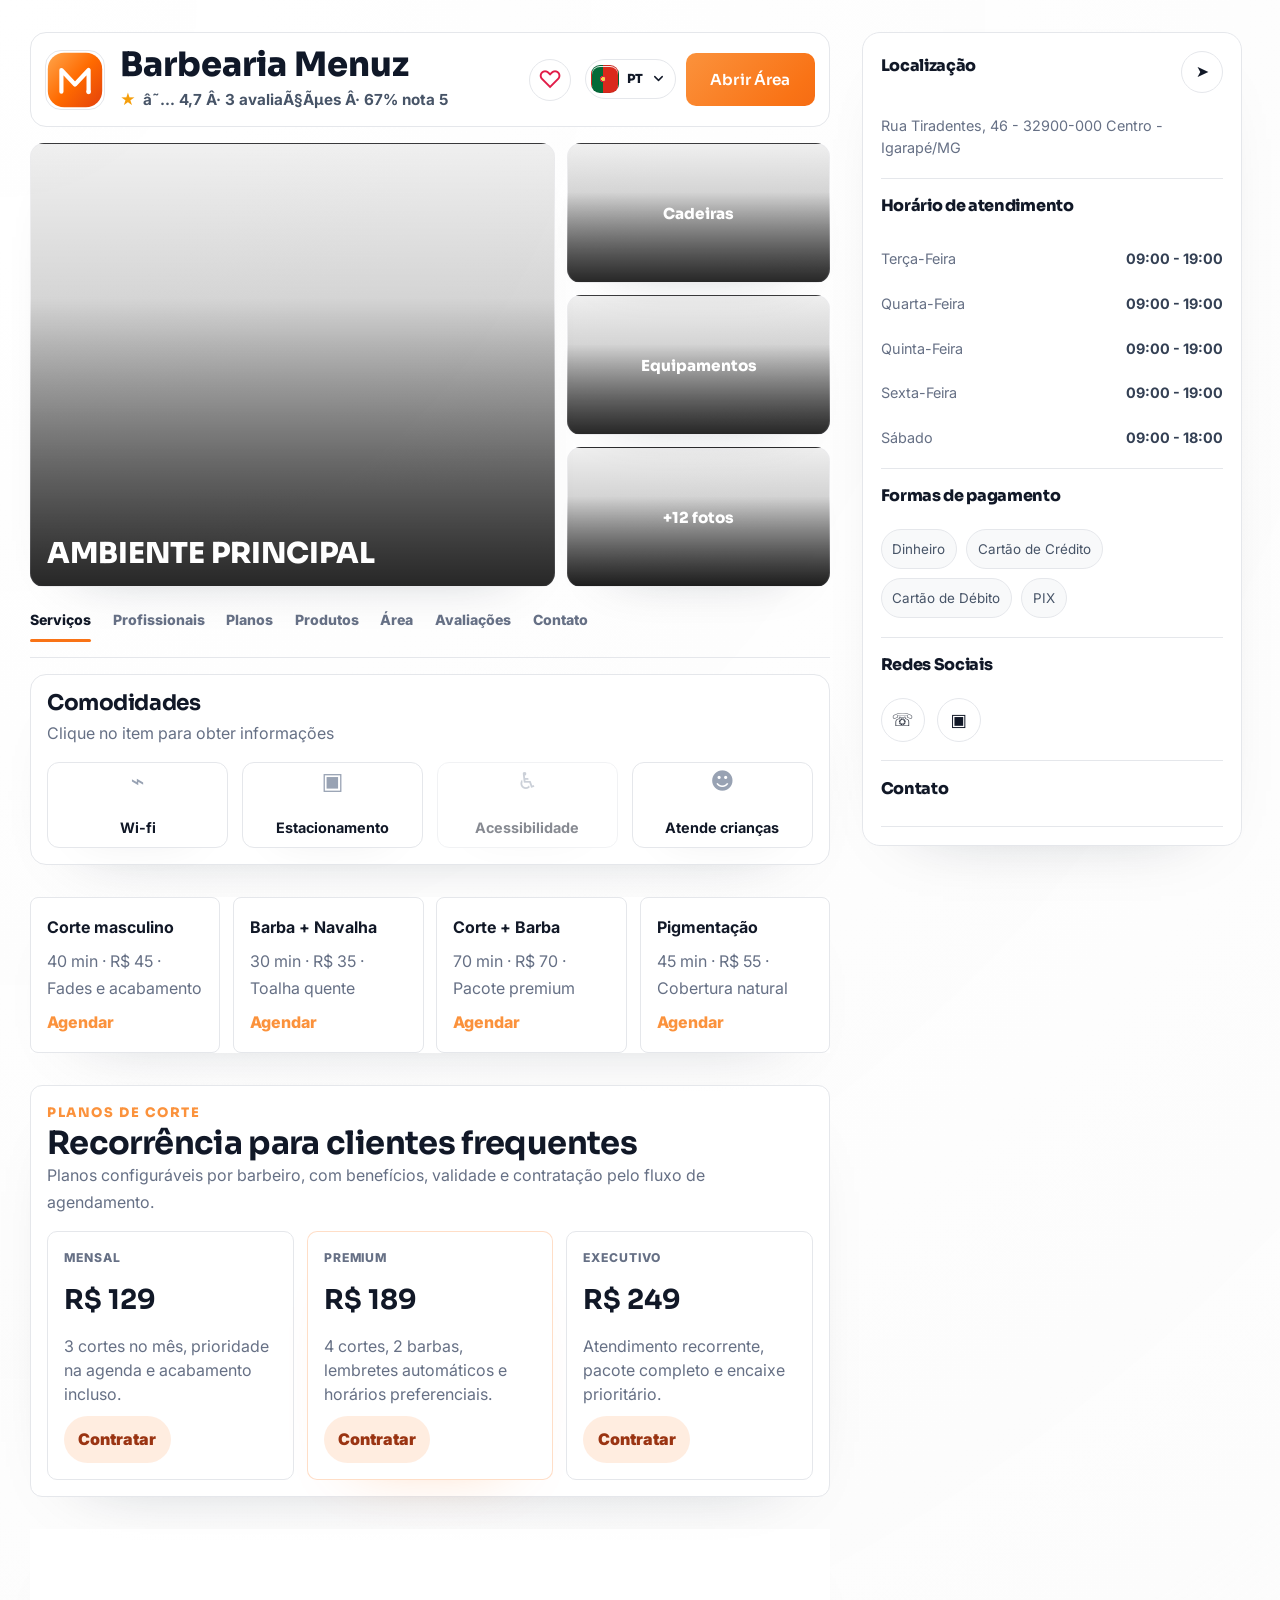
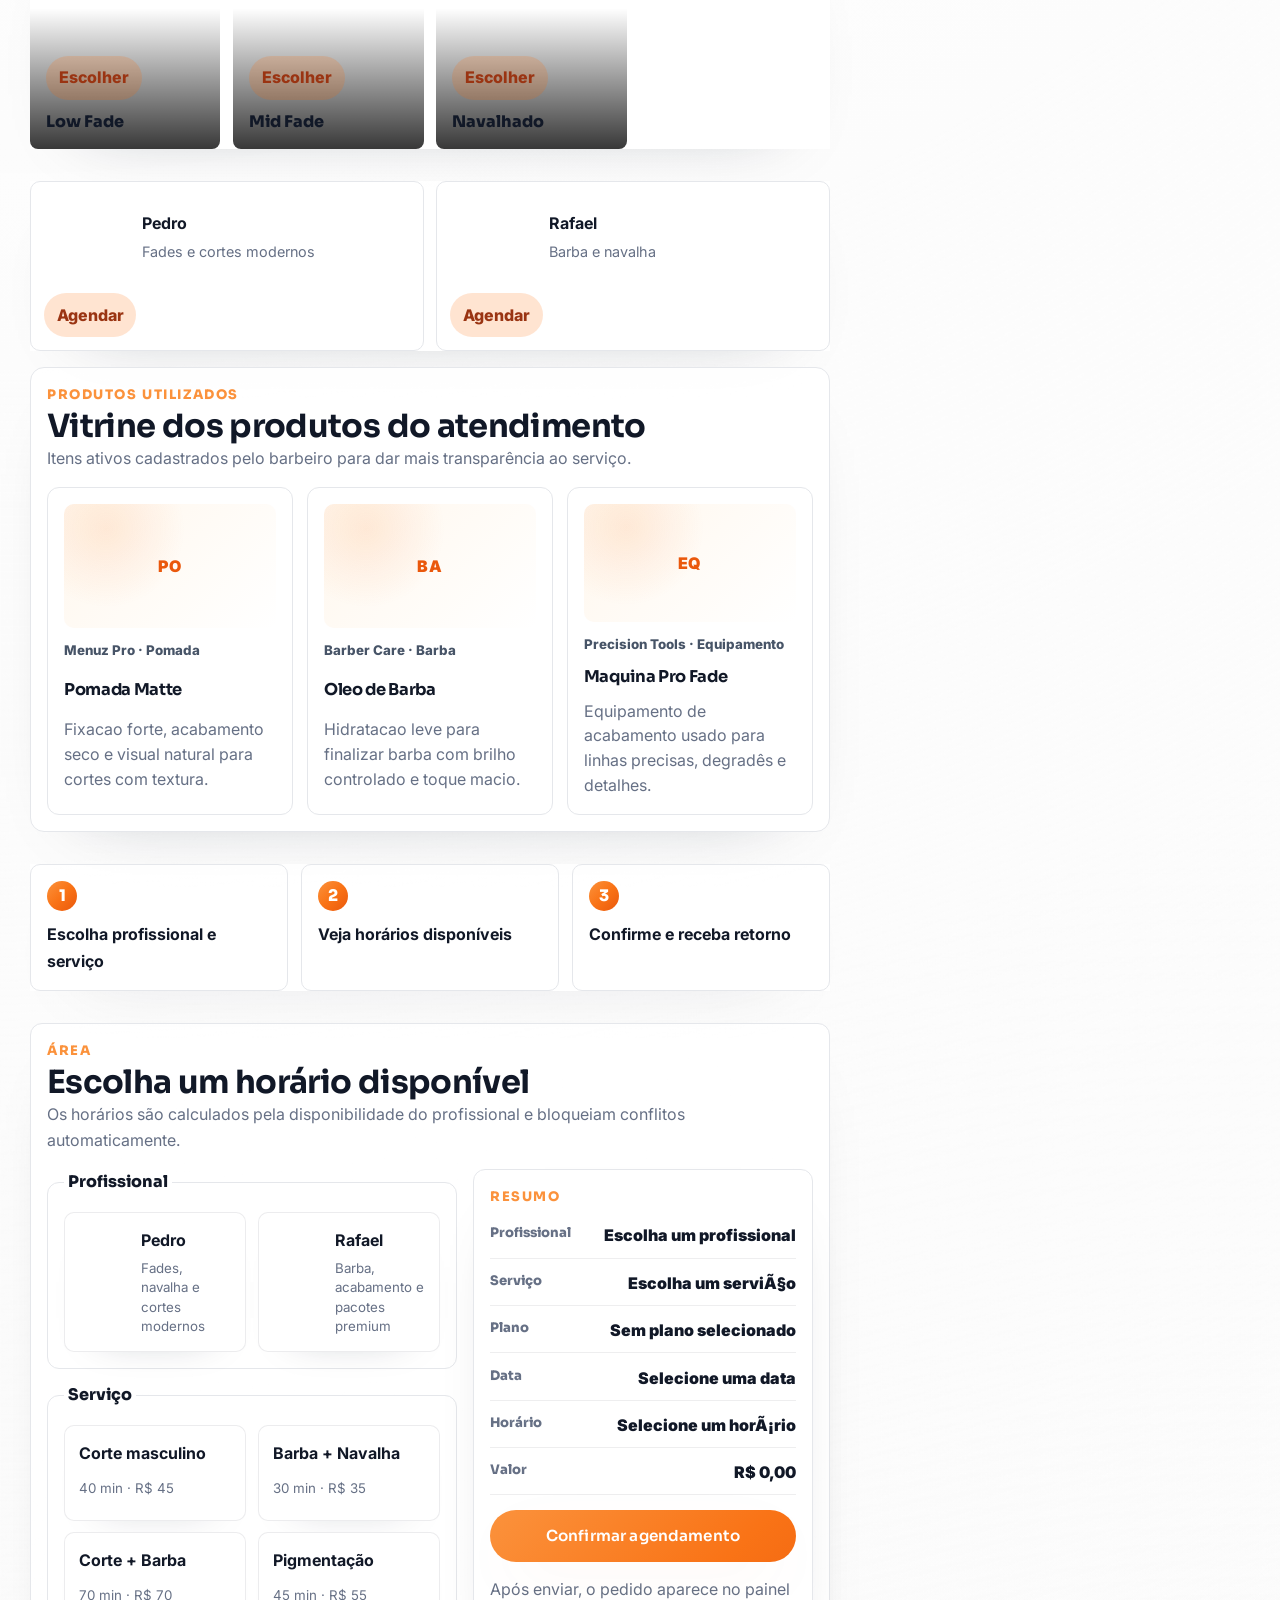
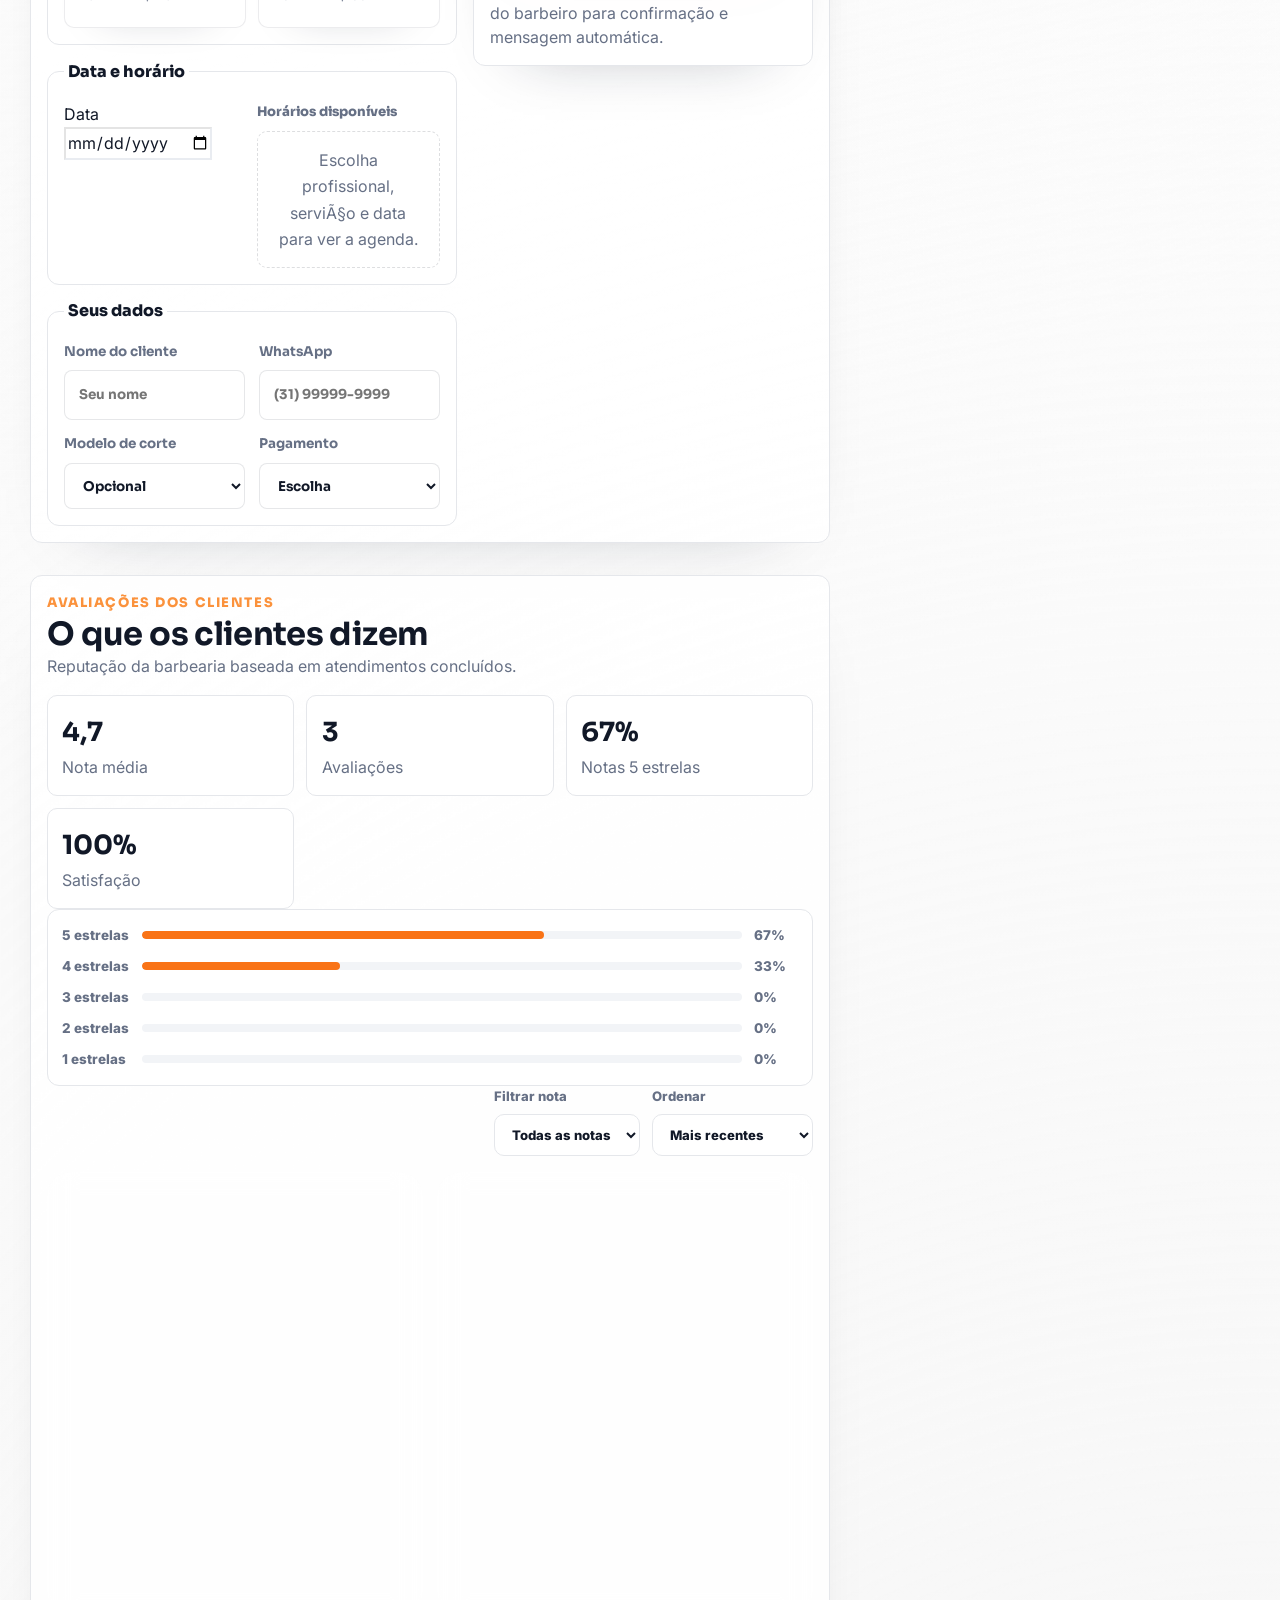
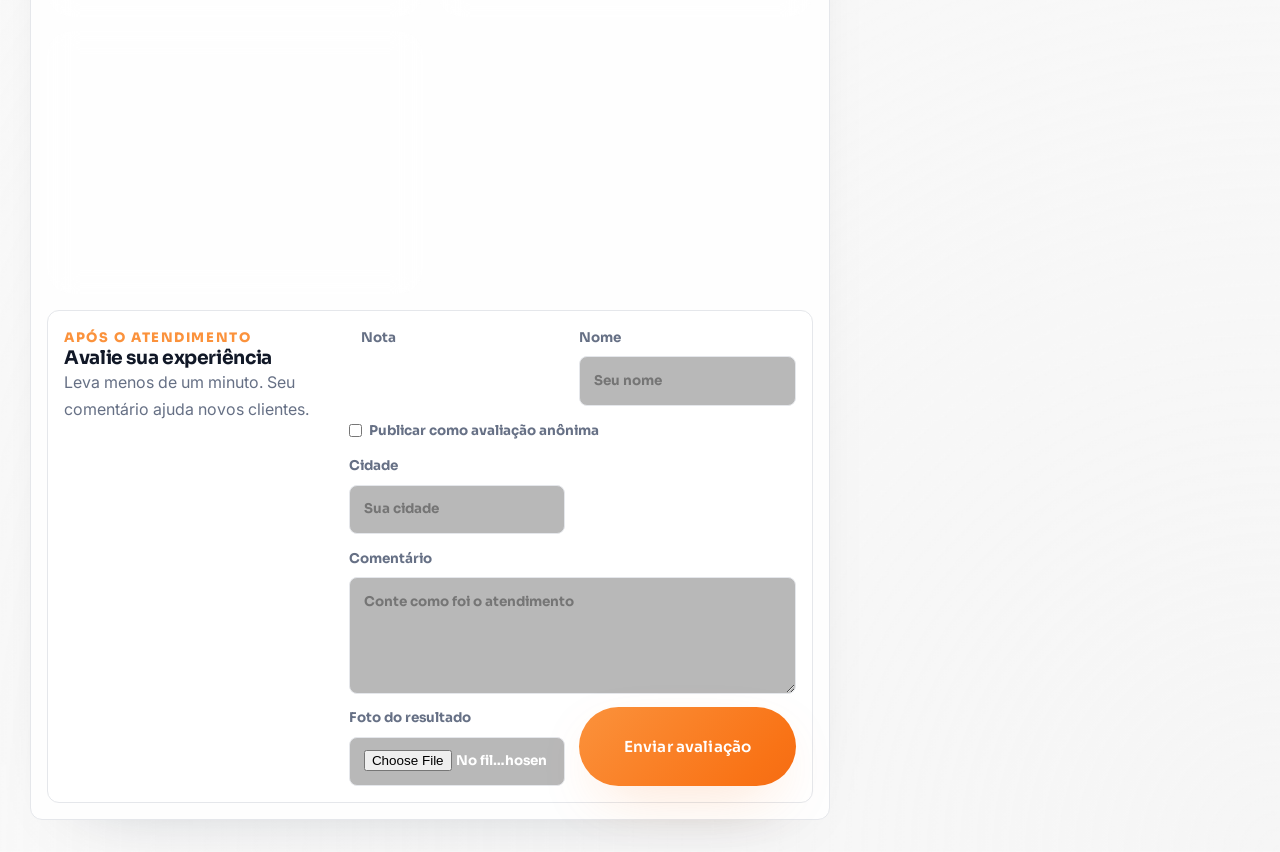
==== commit 6666f4b0: "Add realistic Menuz white background" ====
--- a/barbearia-menuz.html
+++ b/barbearia-menuz.html
@@ -10,7 +10,7 @@
   <link rel="preconnect" href="https://fonts.googleapis.com">
   <link rel="preconnect" href="https://fonts.gstatic.com" crossorigin>
   <link href="https://fonts.googleapis.com/css2?family=Sora:wght@400;500;600;700;800&family=Inter:wght@400;500;600;700&display=swap" rel="stylesheet">
-  <link rel="stylesheet" href="assets/css/styles.css?v=20260728-05">
+  <link rel="stylesheet" href="assets/css/styles.css?v=20260728-06">
 </head>
 <body class="public-page public-premium-profile">
   <main class="public-shell">
@@ -391,6 +391,6 @@
     <div class="lightbox__image" id="lightboxImage" role="img"></div>
     <p id="lightboxCaption"></p>
   </div>
-  <script src="assets/js/main.js?v=20260728-05" defer></script>
+  <script src="assets/js/main.js?v=20260728-06" defer></script>
 </body>
 </html>
--- a/assets/css/styles.css
+++ b/assets/css/styles.css
@@ -114,6 +114,22 @@
   background:
     linear-gradient(180deg, rgba(255,255,255,.42), rgba(250,250,250,.2) 42%, rgba(255,255,255,.36)),
     radial-gradient(900px 420px at 50% -12%, rgba(255,255,255,.07), transparent 76%);
+}
+
+body.premium-barber-page {
+  background: #fff;
+}
+body.premium-barber-page::before {
+  background:
+    linear-gradient(90deg, rgba(255,255,255,.96) 0%, rgba(255,255,255,.84) 38%, rgba(255,255,255,.70) 62%, rgba(255,255,255,.88) 100%),
+    linear-gradient(180deg, rgba(255,255,255,.55), rgba(255,255,255,.94) 72%, #fff 100%),
+    url("../img/menuz-white-realistic-bg.png") center top / cover no-repeat;
+}
+body.premium-barber-page::after {
+  opacity: .78;
+  background:
+    linear-gradient(180deg, rgba(255,255,255,.28) 0%, rgba(255,255,255,.72) 48%, #fff 100%),
+    radial-gradient(820px 360px at 22% 4%, rgba(249,115,22,.10), transparent 68%);
 }
 
 /* ---------- Utilidades ---------- */
@@ -5803,6 +5819,10 @@
   border-radius: 50%;
   background: radial-gradient(circle, rgba(16,24,40,.06), transparent 64%);
 }
+.premium-barber-page .home::before,
+.premium-barber-page .home::after {
+  opacity: 0;
+}
 .home__welcome { margin-bottom: 1.3rem; }
 .home__welcome h1 { font-size: clamp(1.7rem, 4vw, 2.4rem); font-weight: 800; letter-spacing: -.02em; }
 .home__date { color: var(--muted); margin-top: .25rem; font-size: .95rem; text-transform: capitalize; }
@@ -5919,6 +5939,12 @@
     url("data:image/svg+xml,%3Csvg width='220' height='180' viewBox='0 0 220 180' xmlns='http://www.w3.org/2000/svg'%3E%3Cg fill='none' stroke='%23101828' stroke-opacity='.055' stroke-width='2' stroke-linecap='round'%3E%3Cpath d='M38 45l54 54M92 45L38 99'/%3E%3Ccircle cx='34' cy='41' r='9'/%3E%3Ccircle cx='96' cy='41' r='9'/%3E%3Ccircle cx='34' cy='103' r='9'/%3E%3Cpath d='M134 34h54M134 52h54M134 70h54M134 88h54M134 106h54M146 28v86M176 28v86'/%3E%3Cpath d='M54 142c30-10 52-8 70 8M52 145c18 14 55 18 83 3'/%3E%3C/g%3E%3C/svg%3E");
   background-size: auto, 220px 180px;
 }
+.nearby-page .nearby-main::before {
+  background:
+    linear-gradient(180deg, rgba(255,255,255,.18), rgba(255,255,255,.70) 58%, #fff 100%),
+    radial-gradient(760px 320px at 54% 10%, rgba(249,115,22,.10), transparent 68%);
+  background-size: auto;
+}
 .nearby-main::after {
   content: "";
   position: absolute;
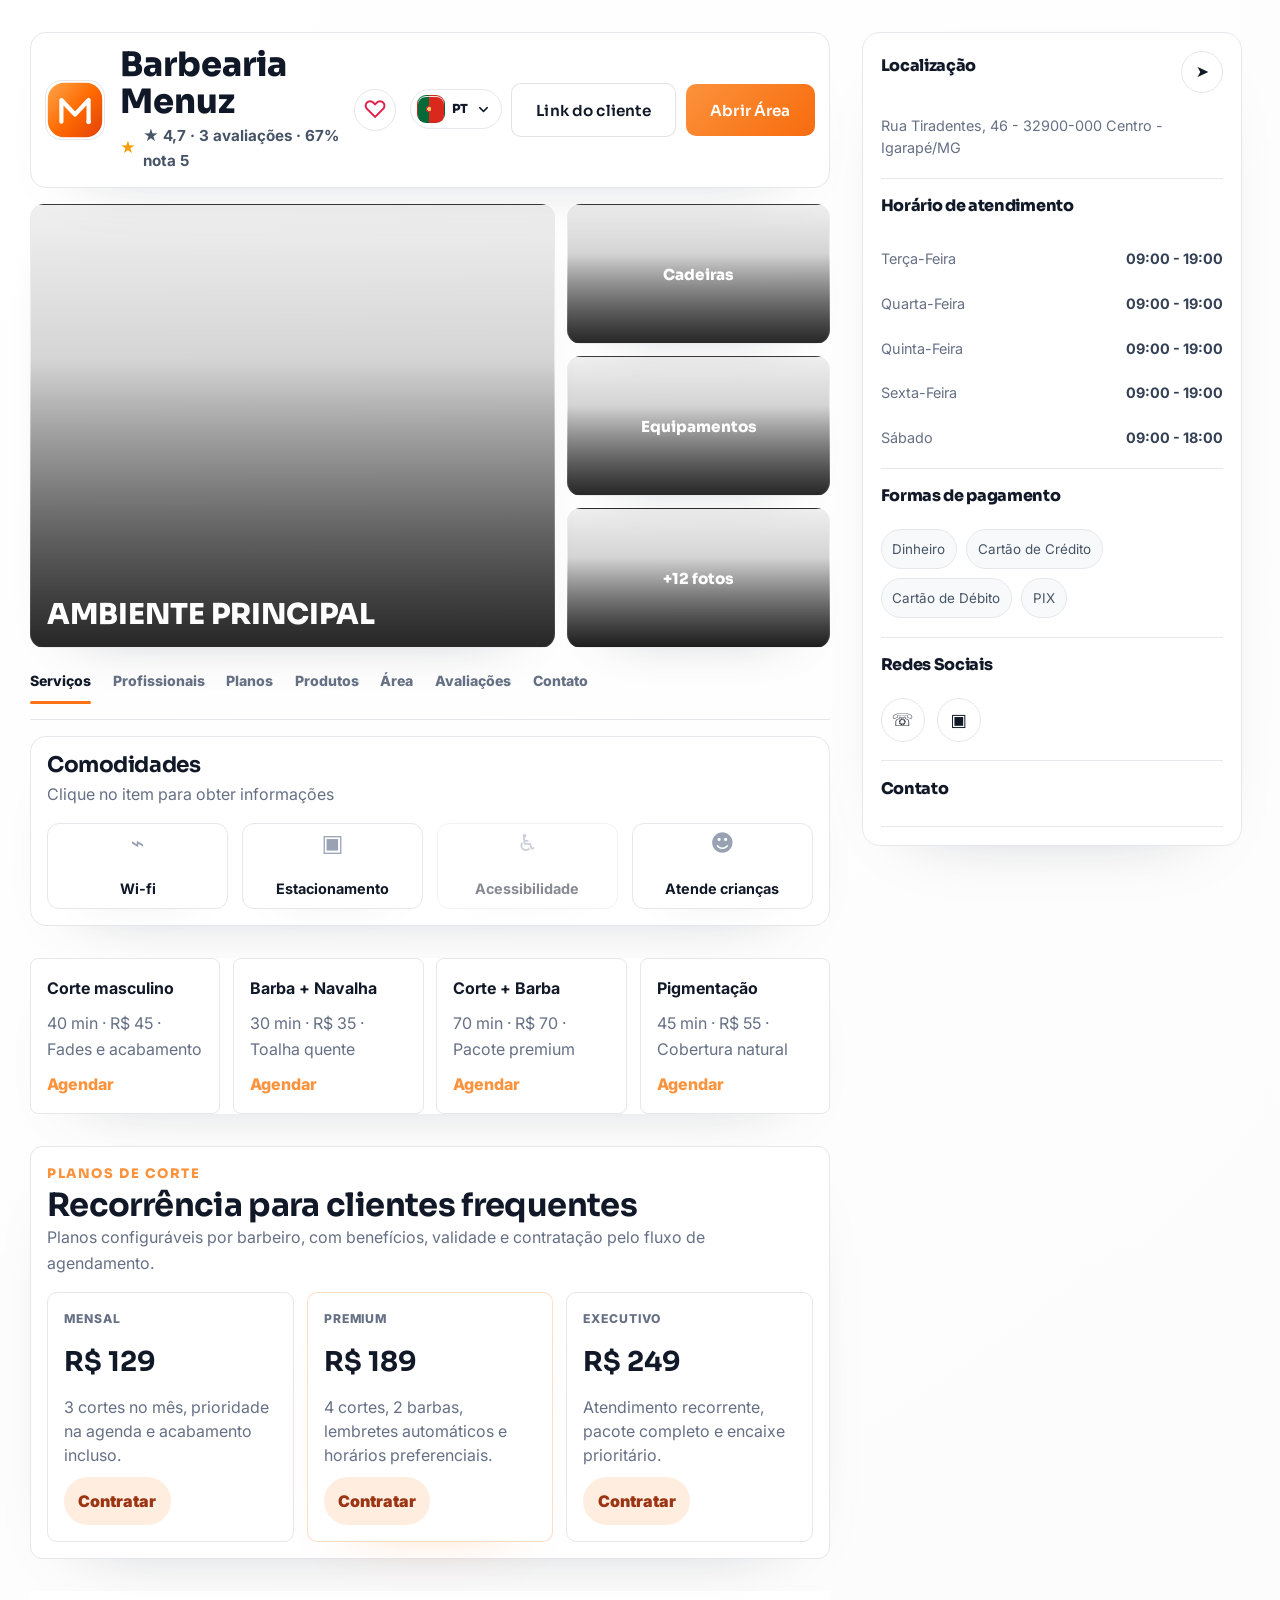
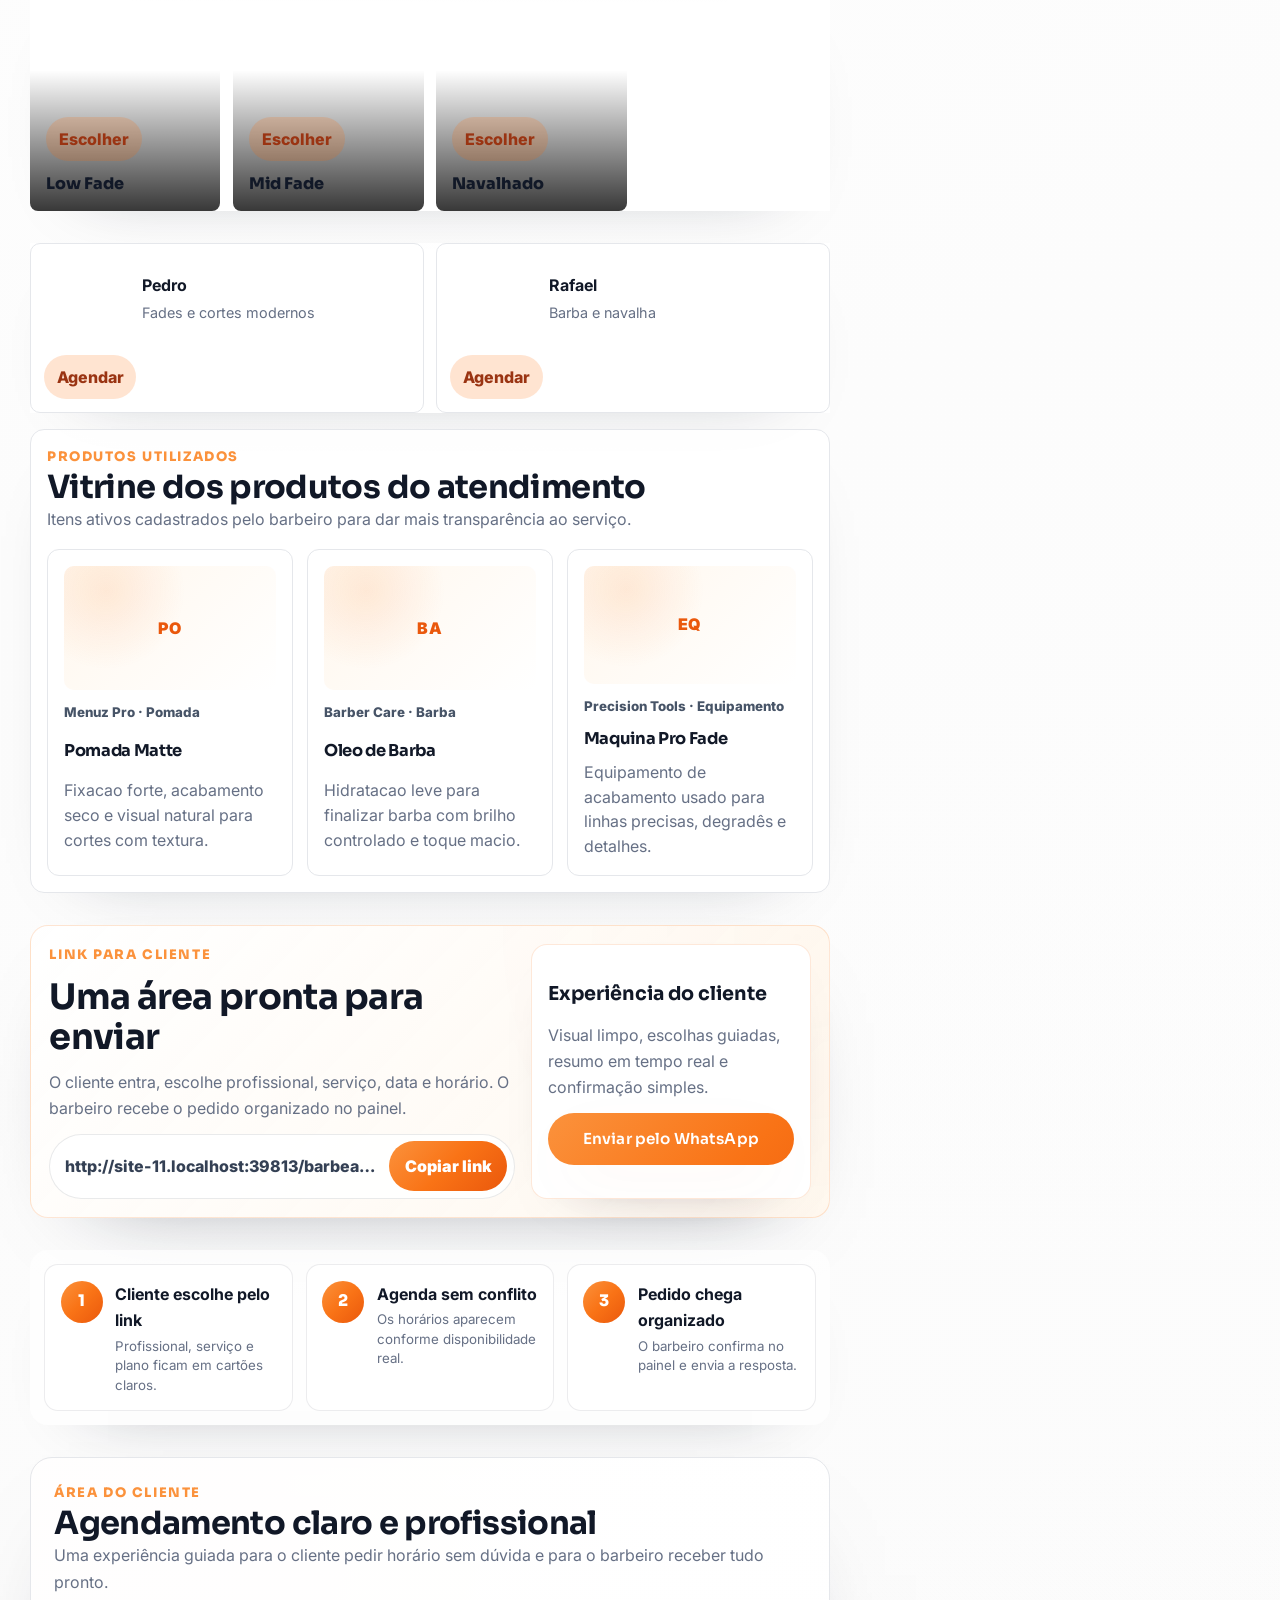
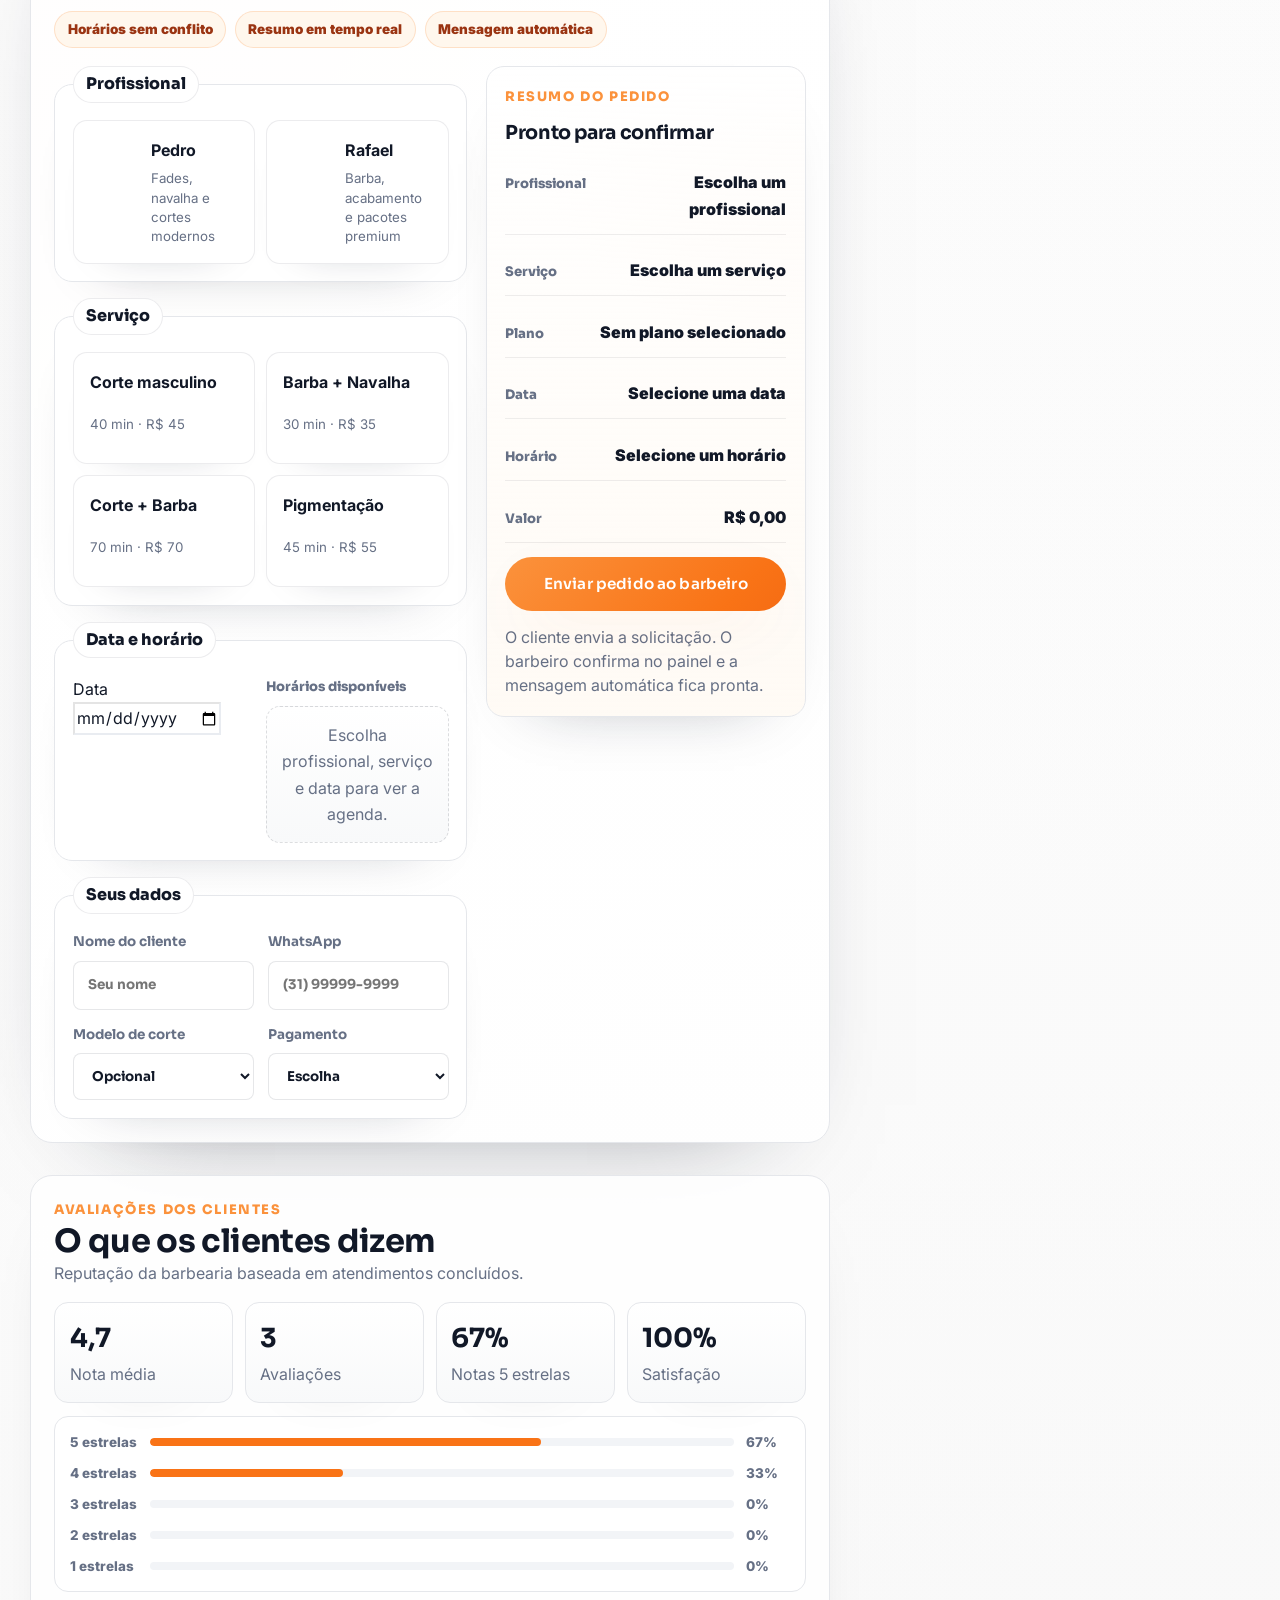
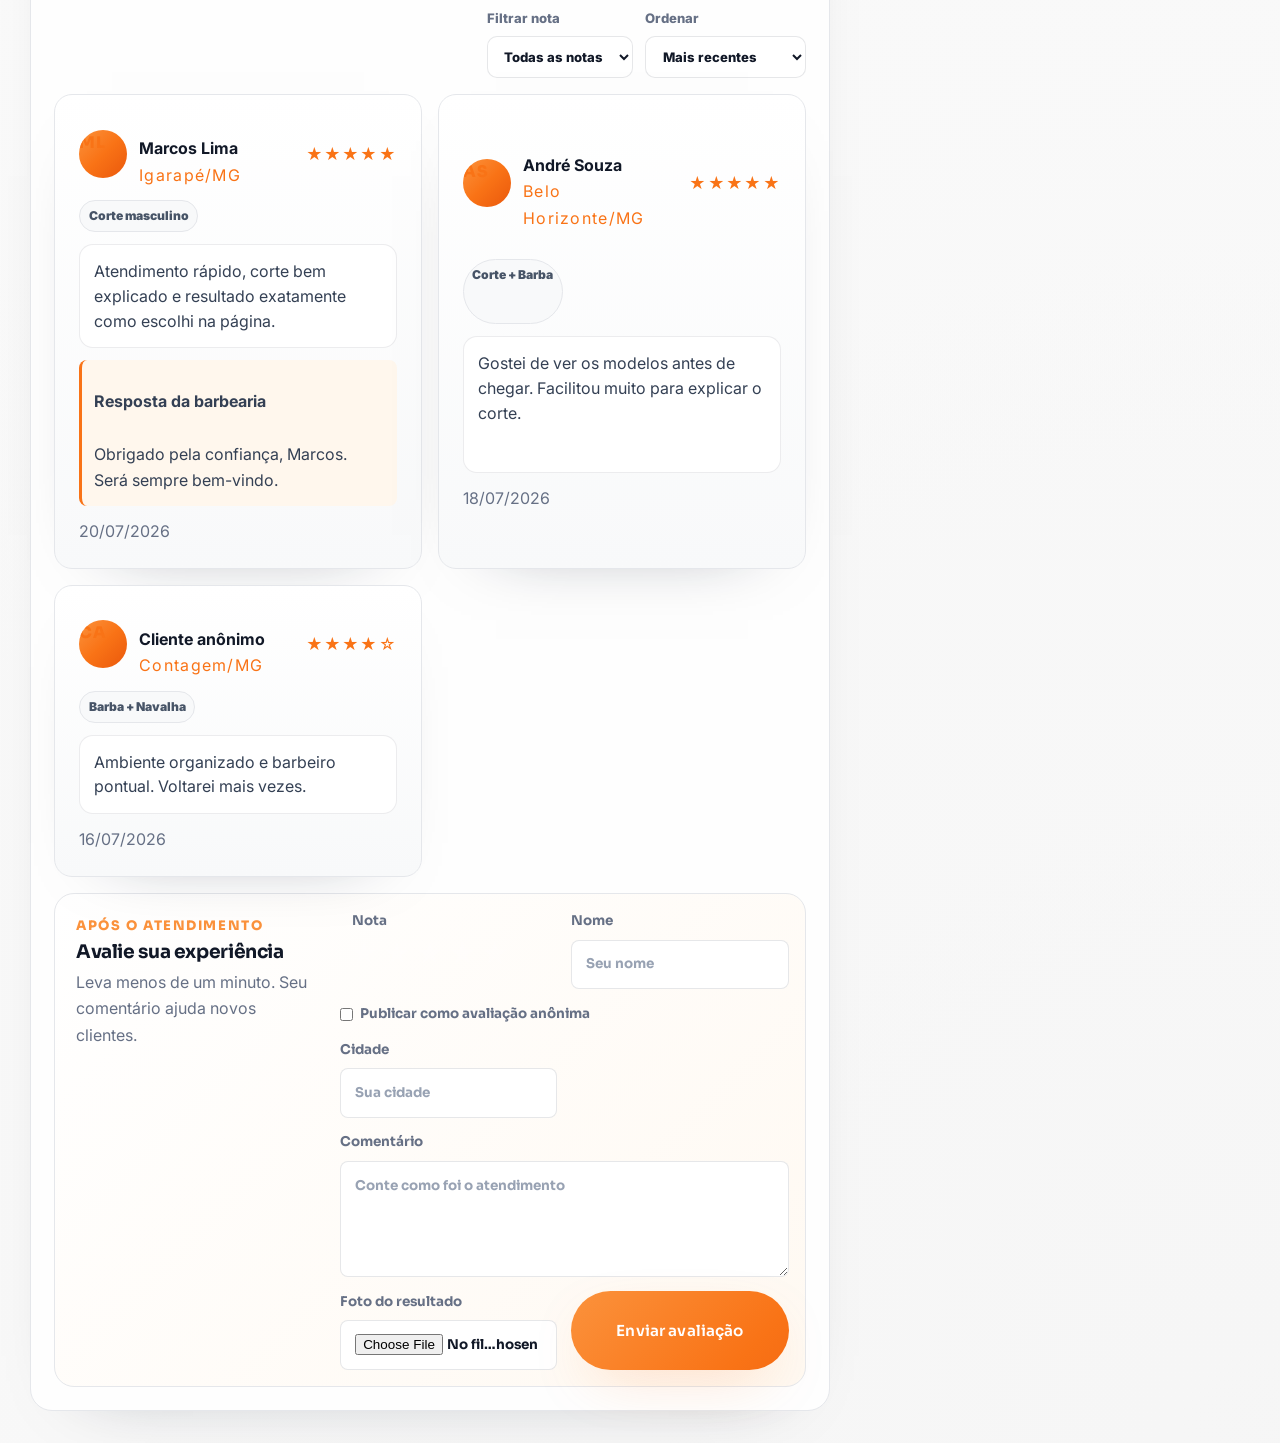
==== commit 136925e4: "Improve barber public booking area" ====
--- a/barbearia-menuz.html
+++ b/barbearia-menuz.html
@@ -10,7 +10,7 @@
   <link rel="preconnect" href="https://fonts.googleapis.com">
   <link rel="preconnect" href="https://fonts.gstatic.com" crossorigin>
   <link href="https://fonts.googleapis.com/css2?family=Sora:wght@400;500;600;700;800&family=Inter:wght@400;500;600;700&display=swap" rel="stylesheet">
-  <link rel="stylesheet" href="assets/css/styles.css?v=20260728-06">
+  <link rel="stylesheet" href="assets/css/styles.css?v=20260728-07">
 </head>
 <body class="public-page public-premium-profile">
   <main class="public-shell">
@@ -55,6 +55,7 @@
               </button>
             </div>
           </div>
+          <a class="btn btn--ghost" href="#link-cliente">Link do cliente</a>
           <a class="btn btn--primary" href="#area">Abrir Área</a>
         </div>
       </header>
@@ -153,17 +154,39 @@
         <div class="public-products-grid" data-public-products></div>
       </section>
 
+      <section class="client-link-panel" id="link-cliente" aria-labelledby="clientLinkTitle">
+        <div class="client-link-panel__main">
+          <p class="minimal-kicker">Link para cliente</p>
+          <h2 id="clientLinkTitle">Uma área pronta para enviar</h2>
+          <span>O cliente entra, escolhe profissional, serviço, data e horário. O barbeiro recebe o pedido organizado no painel.</span>
+          <div class="client-link-copy">
+            <code data-public-link>barbearia-menuz.html#area</code>
+            <button type="button" data-copy-public-link>Copiar link</button>
+          </div>
+        </div>
+        <div class="client-link-panel__side">
+          <strong>Experiência do cliente</strong>
+          <p>Visual limpo, escolhas guiadas, resumo em tempo real e confirmação simples.</p>
+          <a class="btn btn--primary btn--block" href="#" data-whatsapp-share>Enviar pelo WhatsApp</a>
+        </div>
+      </section>
+
       <section class="booking-steps" aria-label="Área de atendimento">
-        <article><span>1</span><strong>Escolha profissional e serviço</strong></article>
-        <article><span>2</span><strong>Veja horários disponíveis</strong></article>
-        <article><span>3</span><strong>Confirme e receba retorno</strong></article>
+        <article><span>1</span><div><strong>Cliente escolhe pelo link</strong><small>Profissional, serviço e plano ficam em cartões claros.</small></div></article>
+        <article><span>2</span><div><strong>Agenda sem conflito</strong><small>Os horários aparecem conforme disponibilidade real.</small></div></article>
+        <article><span>3</span><div><strong>Pedido chega organizado</strong><small>O barbeiro confirma no painel e envia a resposta.</small></div></article>
       </section>
 
       <section class="schedule-card" id="area" aria-labelledby="scheduleTitle">
         <div class="section-heading section-heading--compact">
-          <p class="minimal-kicker">Área</p>
-          <h2 id="scheduleTitle">Escolha um horário disponível</h2>
-          <span>Os horários são calculados pela disponibilidade do profissional e bloqueiam conflitos automaticamente.</span>
+          <p class="minimal-kicker">Área do cliente</p>
+          <h2 id="scheduleTitle">Agendamento claro e profissional</h2>
+          <span>Uma experiência guiada para o cliente pedir horário sem dúvida e para o barbeiro receber tudo pronto.</span>
+        </div>
+        <div class="booking-helper-strip" aria-label="Benefícios do agendamento">
+          <span>Horários sem conflito</span>
+          <span>Resumo em tempo real</span>
+          <span>Mensagem automática</span>
         </div>
 
         <form class="booking-flow" data-booking-form>
@@ -243,7 +266,8 @@
           </div>
 
           <aside class="booking-summary" aria-label="Resumo do agendamento">
-            <span class="minimal-kicker">Resumo</span>
+            <span class="minimal-kicker">Resumo do pedido</span>
+            <h3>Pronto para confirmar</h3>
             <dl data-booking-summary>
               <div><dt>Profissional</dt><dd data-summary-barber>Escolha um profissional</dd></div>
               <div><dt>Serviço</dt><dd data-summary-service>Escolha um serviço</dd></div>
@@ -256,8 +280,8 @@
             <input name="service" type="hidden" required>
             <input name="time" type="hidden" required data-time-select>
             <input name="plan" type="hidden">
-            <button class="btn btn--primary btn--block" type="submit">Confirmar agendamento</button>
-            <p>Após enviar, o pedido aparece no painel do barbeiro para confirmação e mensagem automática.</p>
+            <button class="btn btn--primary btn--block" type="submit">Enviar pedido ao barbeiro</button>
+            <p>O cliente envia a solicitação. O barbeiro confirma no painel e a mensagem automática fica pronta.</p>
           </aside>
         </form>
         <div class="booking-success" data-booking-success hidden></div>
@@ -391,6 +415,6 @@
     <div class="lightbox__image" id="lightboxImage" role="img"></div>
     <p id="lightboxCaption"></p>
   </div>
-  <script src="assets/js/main.js?v=20260728-06" defer></script>
+  <script src="assets/js/main.js?v=20260728-07" defer></script>
 </body>
 </html>
--- a/assets/css/styles.css
+++ b/assets/css/styles.css
@@ -2743,6 +2743,293 @@
   border-color: rgba(255,106,0,.45);
   background: rgba(255,106,0,.12);
   color: #fff;
+}
+
+/* Área pública premium: link do cliente, agendamento e avaliações */
+.public-premium-profile .client-link-panel {
+  display: grid;
+  grid-template-columns: minmax(0, 1.25fr) minmax(260px, .75fr);
+  gap: 1rem;
+  align-items: stretch;
+  border: 1px solid rgba(249,115,22,.18);
+  border-radius: 18px;
+  background:
+    linear-gradient(135deg, rgba(255,255,255,.96), rgba(255,247,237,.88)),
+    radial-gradient(circle at 96% 4%, rgba(249,115,22,.18), transparent 42%);
+  box-shadow: 0 34px 90px -64px rgba(15,23,42,.52);
+  margin-top: 1rem;
+  padding: 1.15rem;
+}
+.client-link-panel__main,
+.client-link-panel__side {
+  display: grid;
+  align-content: center;
+  gap: .75rem;
+}
+.client-link-panel__main h2 {
+  font-size: clamp(1.55rem, 3vw, 2.2rem);
+}
+.client-link-panel__main > span,
+.client-link-panel__side p {
+  color: #667085;
+  max-width: 62ch;
+}
+.client-link-copy {
+  display: grid;
+  grid-template-columns: minmax(0, 1fr) auto;
+  align-items: center;
+  gap: .55rem;
+  border: 1px solid rgba(17,24,39,.09);
+  border-radius: 999px;
+  background: rgba(255,255,255,.88);
+  padding: .42rem .42rem .42rem .9rem;
+}
+.client-link-copy code {
+  min-width: 0;
+  overflow: hidden;
+  color: #344054;
+  font-family: var(--font-body);
+  font-weight: 800;
+  text-overflow: ellipsis;
+  white-space: nowrap;
+}
+.client-link-copy button {
+  border-radius: 999px;
+  background: var(--grad);
+  color: #fff;
+  font-weight: 900;
+  padding: .72rem .98rem;
+}
+.client-link-panel__side {
+  border: 1px solid rgba(249,115,22,.16);
+  border-radius: 16px;
+  background: #fff;
+  padding: 1rem;
+  box-shadow: 0 20px 58px -48px rgba(15,23,42,.5);
+}
+.client-link-panel__side strong,
+.public-premium-profile .booking-summary h3 {
+  color: #111827;
+  font-family: var(--font-display);
+  font-size: 1.2rem;
+}
+.public-premium-profile .booking-steps {
+  grid-template-columns: repeat(3, minmax(0, 1fr));
+  border-radius: 18px;
+  padding: .9rem;
+  background: rgba(255,255,255,.72);
+  box-shadow: 0 28px 74px -60px rgba(15,23,42,.46);
+}
+.public-premium-profile .booking-steps article {
+  display: grid;
+  grid-template-columns: 42px minmax(0, 1fr);
+  align-items: start;
+  gap: .8rem;
+  min-height: 96px;
+  border: 1px solid rgba(17,24,39,.08);
+  border-radius: 14px;
+  background: #fff;
+  padding: .95rem;
+}
+.public-premium-profile .booking-steps span {
+  width: 42px;
+  height: 42px;
+  display: grid;
+  place-items: center;
+  border-radius: 50%;
+  background: var(--grad);
+  color: #fff;
+  font-family: var(--font-display);
+  font-weight: 900;
+}
+.public-premium-profile .booking-steps strong,
+.public-premium-profile .booking-steps small {
+  display: block;
+}
+.public-premium-profile .booking-steps small {
+  color: #667085;
+  line-height: 1.45;
+  margin-top: .22rem;
+}
+.public-premium-profile .schedule-card {
+  border-radius: 22px;
+  padding: clamp(1rem, 2.5vw, 1.45rem);
+  background:
+    linear-gradient(180deg, rgba(255,255,255,.96), rgba(255,255,255,.88)),
+    radial-gradient(circle at 0 0, rgba(249,115,22,.12), transparent 42%);
+  box-shadow: 0 40px 110px -78px rgba(15,23,42,.58);
+}
+.booking-helper-strip {
+  display: flex;
+  flex-wrap: wrap;
+  gap: .55rem;
+  margin-top: 1rem;
+}
+.booking-helper-strip span {
+  display: inline-flex;
+  align-items: center;
+  min-height: 34px;
+  border: 1px solid rgba(249,115,22,.18);
+  border-radius: 999px;
+  background: #FFF7ED;
+  color: #9A3412;
+  font-size: .84rem;
+  font-weight: 900;
+  padding: .4rem .78rem;
+}
+.public-premium-profile .booking-flow {
+  grid-template-columns: minmax(0, 1.18fr) minmax(320px, .82fr);
+  gap: 1.15rem;
+  margin-top: 1.15rem;
+}
+.public-premium-profile .booking-flow__main {
+  gap: 1rem;
+}
+.public-premium-profile .booking-step-card {
+  border-radius: 18px;
+  padding: 1.1rem;
+  box-shadow: 0 22px 58px -50px rgba(15,23,42,.45);
+}
+.public-premium-profile .booking-step-card legend {
+  position: relative;
+  padding: .25rem .75rem;
+  border: 1px solid rgba(17,24,39,.08);
+  border-radius: 999px;
+  background: #fff;
+}
+.public-premium-profile .choice-grid button {
+  min-height: 112px;
+  border-radius: 14px;
+  padding: 1rem;
+}
+.public-premium-profile .choice-grid button.is-selected {
+  box-shadow: 0 18px 46px -34px rgba(249,115,22,.7);
+}
+.public-premium-profile .choice-grid--barbers button {
+  min-height: 120px;
+}
+.public-premium-profile .time-slot-grid {
+  grid-template-columns: repeat(auto-fit, minmax(84px, 1fr));
+}
+.public-premium-profile .time-slot-grid button {
+  min-height: 46px;
+}
+.public-premium-profile .time-slot-empty {
+  min-height: 112px;
+  display: grid;
+  place-items: center;
+  border-radius: 14px;
+  background: linear-gradient(180deg, #fff, #F8F9FA);
+}
+.public-premium-profile .booking-summary {
+  top: 1.2rem;
+  border-radius: 18px;
+  padding: 1.15rem;
+  background:
+    linear-gradient(180deg, #fff, rgba(255,247,237,.56)),
+    radial-gradient(circle at 100% 0, rgba(249,115,22,.16), transparent 40%);
+}
+.public-premium-profile .booking-summary div {
+  align-items: baseline;
+  padding-block: .72rem;
+}
+.public-premium-profile .booking-summary .btn {
+  min-height: 54px;
+}
+.public-premium-profile .reviews-section {
+  border-radius: 22px;
+  padding: clamp(1rem, 2.5vw, 1.45rem);
+  background: rgba(255,255,255,.88);
+}
+.public-premium-profile .review-summary-grid {
+  grid-template-columns: repeat(4, minmax(0, 1fr));
+}
+.public-premium-profile .review-summary-grid article {
+  border-radius: 14px;
+  background:
+    linear-gradient(180deg, #fff, #F8F9FA);
+  box-shadow: 0 20px 52px -48px rgba(15,23,42,.45);
+}
+.public-premium-profile .review-distribution {
+  border-radius: 14px;
+  margin-top: .8rem;
+}
+.public-premium-profile .review-toolbar {
+  align-items: end;
+  justify-content: flex-end;
+  margin-top: 1rem;
+}
+.public-premium-profile .reviews-grid {
+  gap: 1rem;
+}
+.public-premium-profile .review-card {
+  min-height: 0;
+  border-radius: 18px;
+  background:
+    linear-gradient(180deg, #fff, #F8F9FA);
+  box-shadow: 0 24px 70px -58px rgba(15,23,42,.52);
+}
+.public-premium-profile .review-card blockquote {
+  border: 1px solid rgba(17,24,39,.08);
+  border-radius: 14px;
+  background: #fff;
+  color: #344054;
+  padding: .85rem;
+}
+.public-premium-profile .review-reply {
+  background: #FFF7ED;
+  color: #344054;
+}
+.public-premium-profile .review-form-card {
+  grid-template-columns: minmax(220px, .72fr) minmax(0, 1.28fr);
+  border-radius: 20px;
+  background:
+    linear-gradient(135deg, #fff, rgba(255,247,237,.72));
+}
+.public-premium-profile .review-form-card > div {
+  align-content: start;
+  display: grid;
+  gap: .35rem;
+  padding: .3rem;
+}
+.public-premium-profile .review-form input,
+.public-premium-profile .review-form textarea,
+.public-premium-profile .review-toolbar select {
+  background: #fff;
+  color: #111827;
+  border-color: rgba(17,24,39,.10);
+}
+.public-premium-profile .review-form input::placeholder,
+.public-premium-profile .review-form textarea::placeholder {
+  color: #98A2B3;
+}
+
+@media (max-width: 900px) {
+  .public-premium-profile .client-link-panel,
+  .public-premium-profile .booking-flow,
+  .public-premium-profile .review-form-card {
+    grid-template-columns: 1fr;
+  }
+  .public-premium-profile .booking-summary {
+    position: static;
+  }
+  .public-premium-profile .review-summary-grid {
+    grid-template-columns: repeat(2, minmax(0, 1fr));
+  }
+}
+@media (max-width: 620px) {
+  .client-link-copy {
+    grid-template-columns: 1fr;
+    border-radius: 16px;
+    padding: .75rem;
+  }
+  .client-link-copy button {
+    width: 100%;
+  }
+  .public-premium-profile .booking-steps,
+  .public-premium-profile .review-summary-grid {
+    grid-template-columns: 1fr;
+  }
 }
 .discover-shell {
   width: min(100%, 1240px);
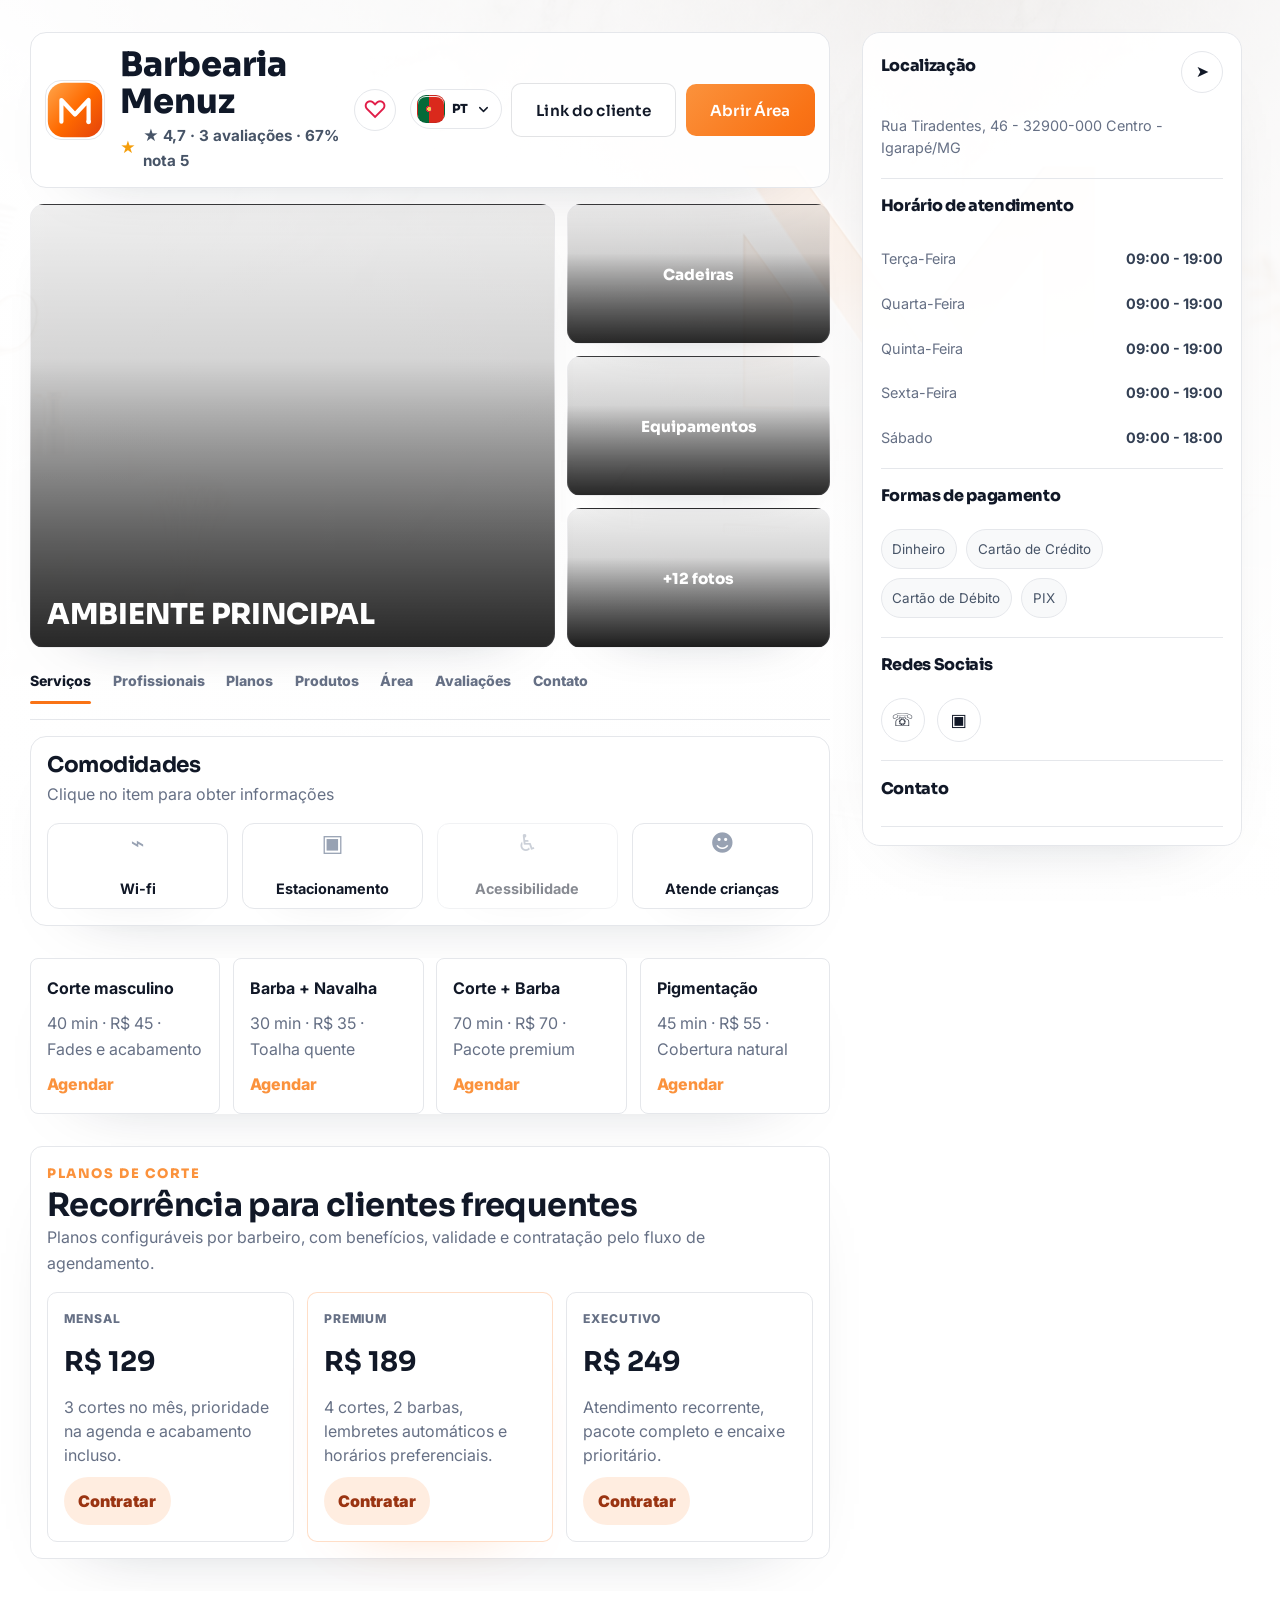
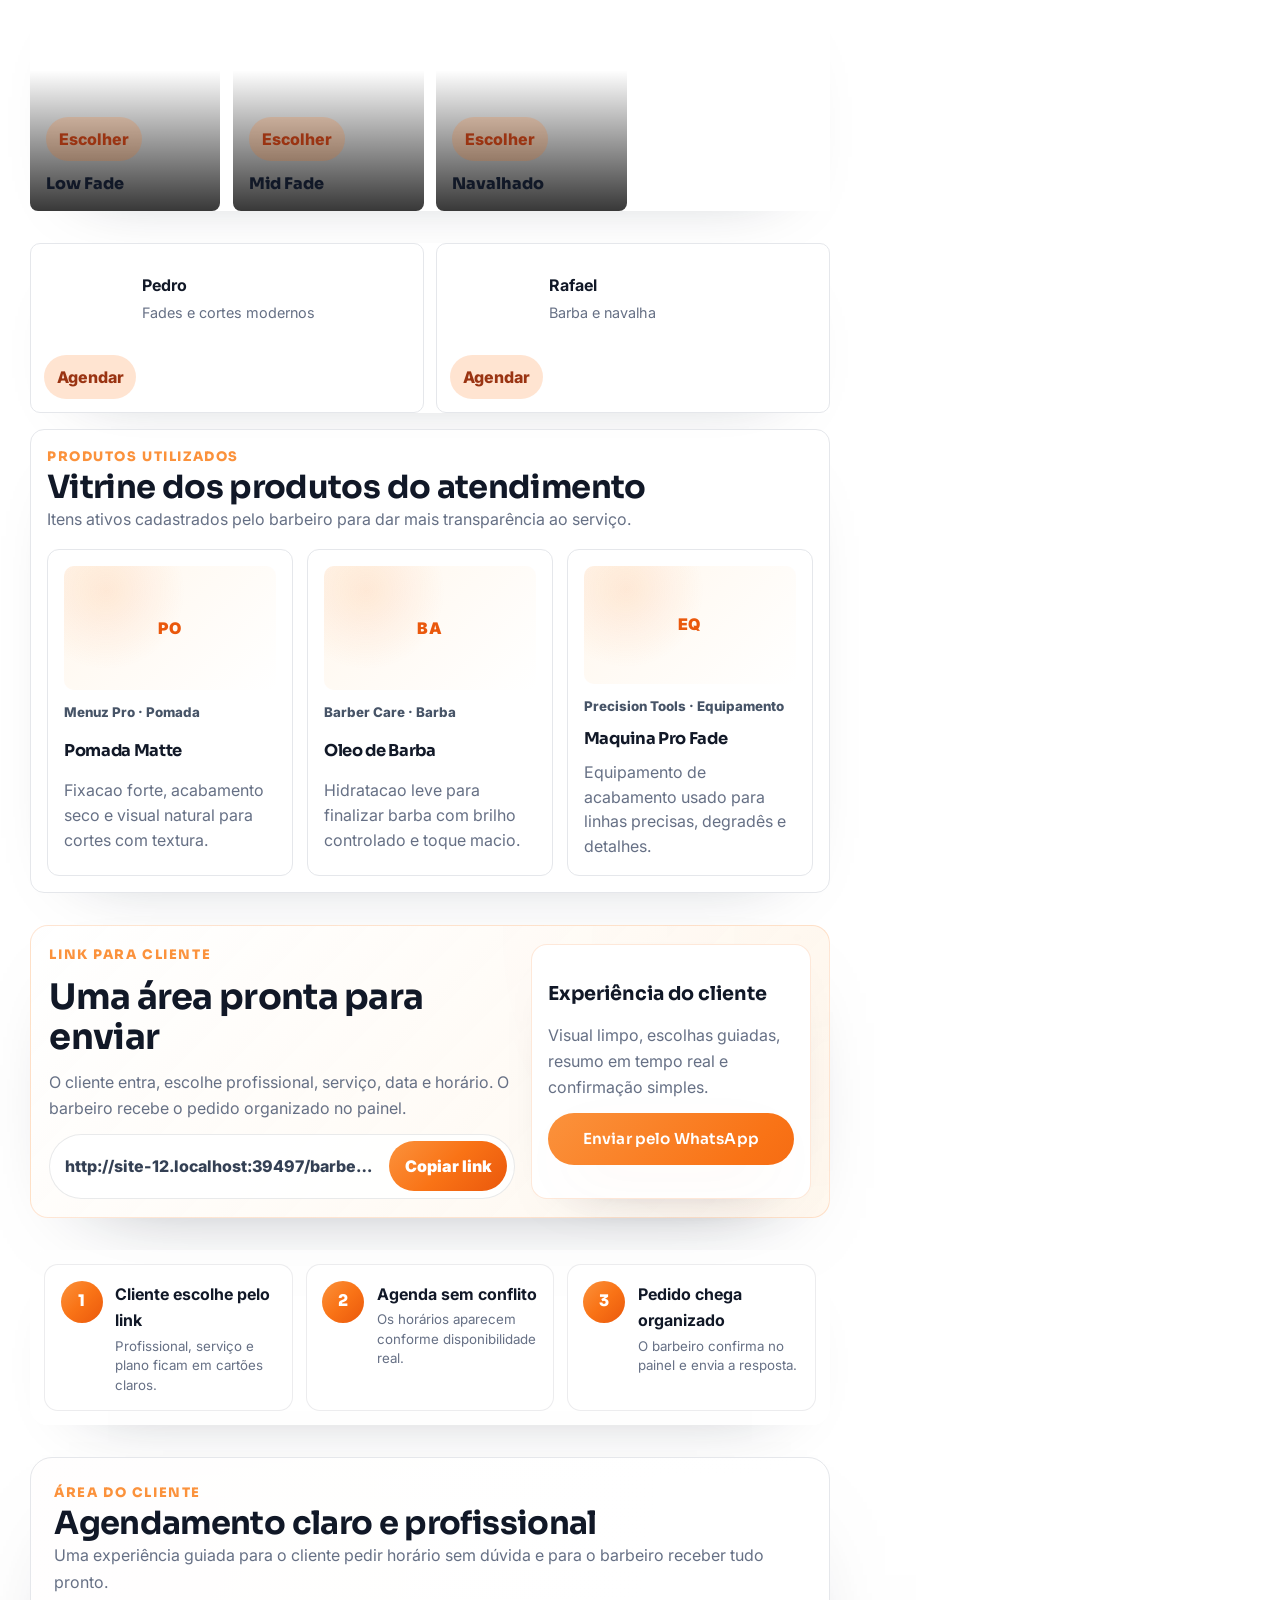
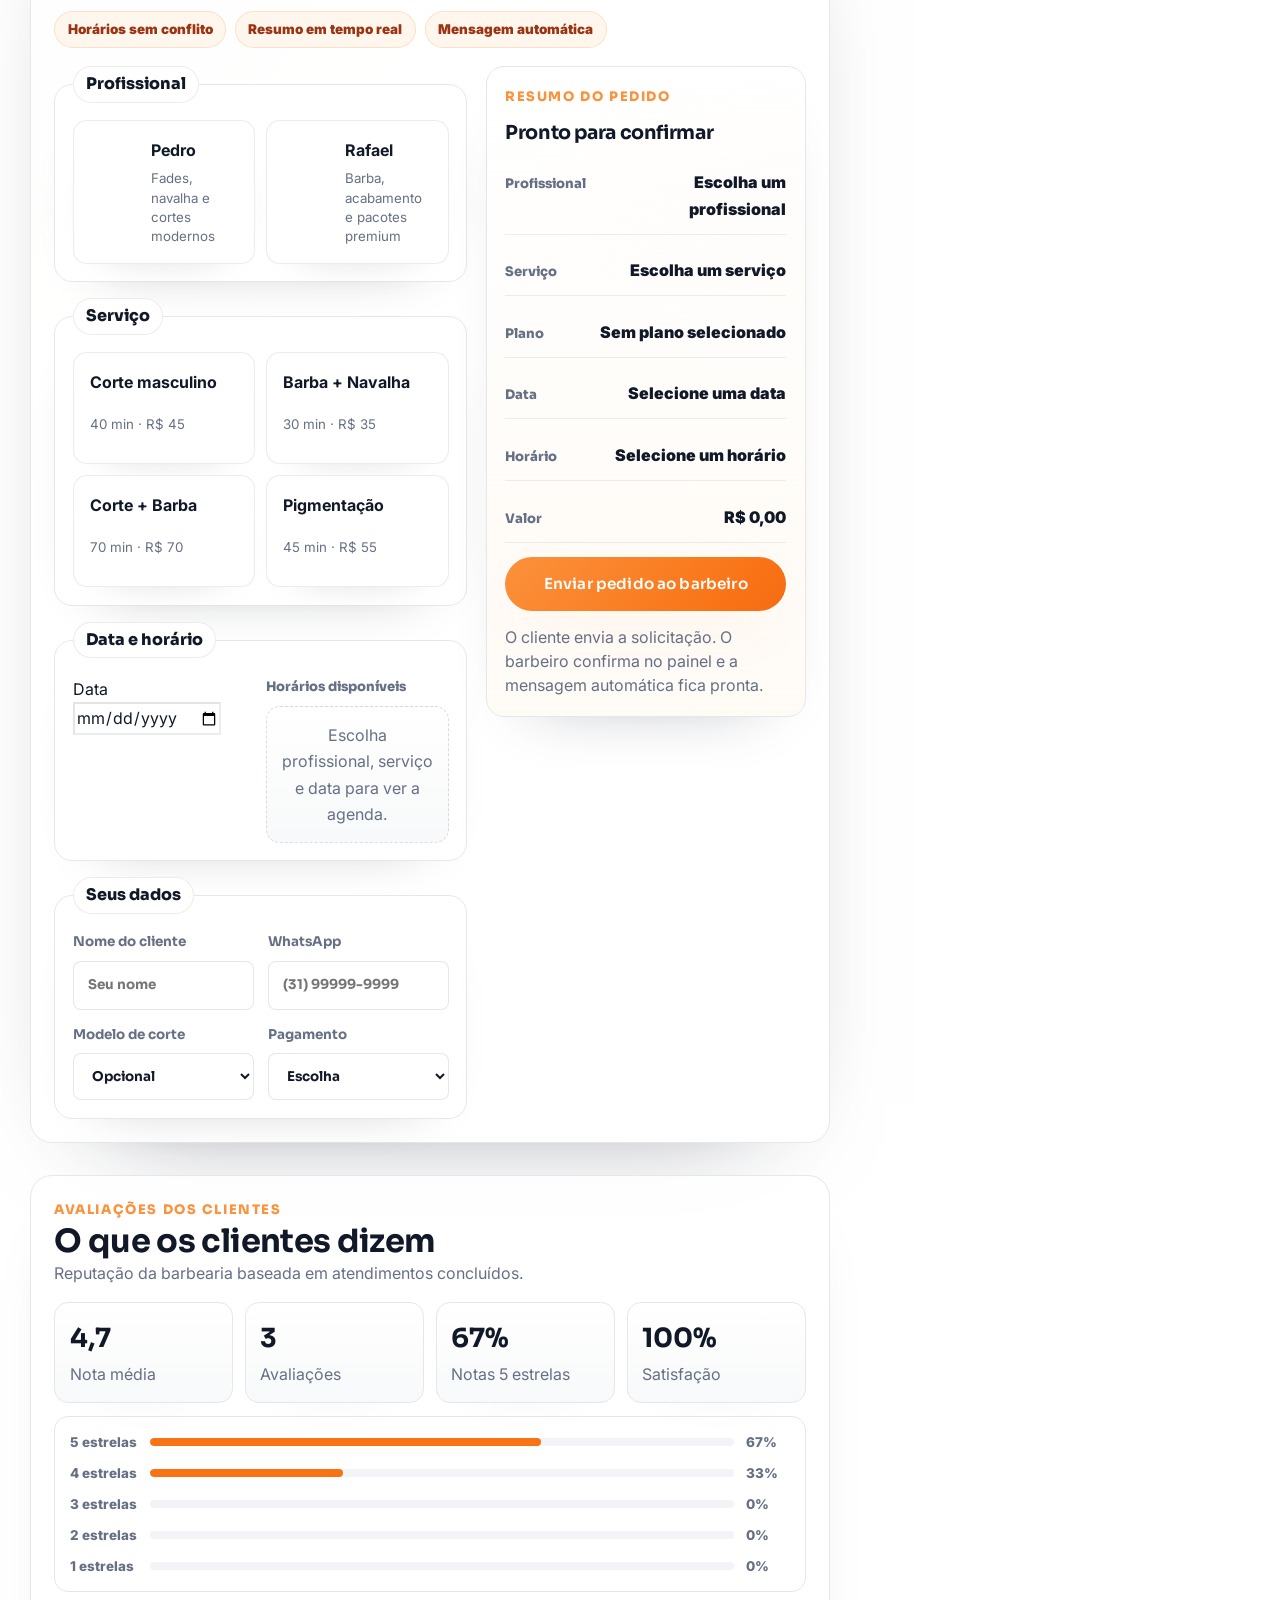
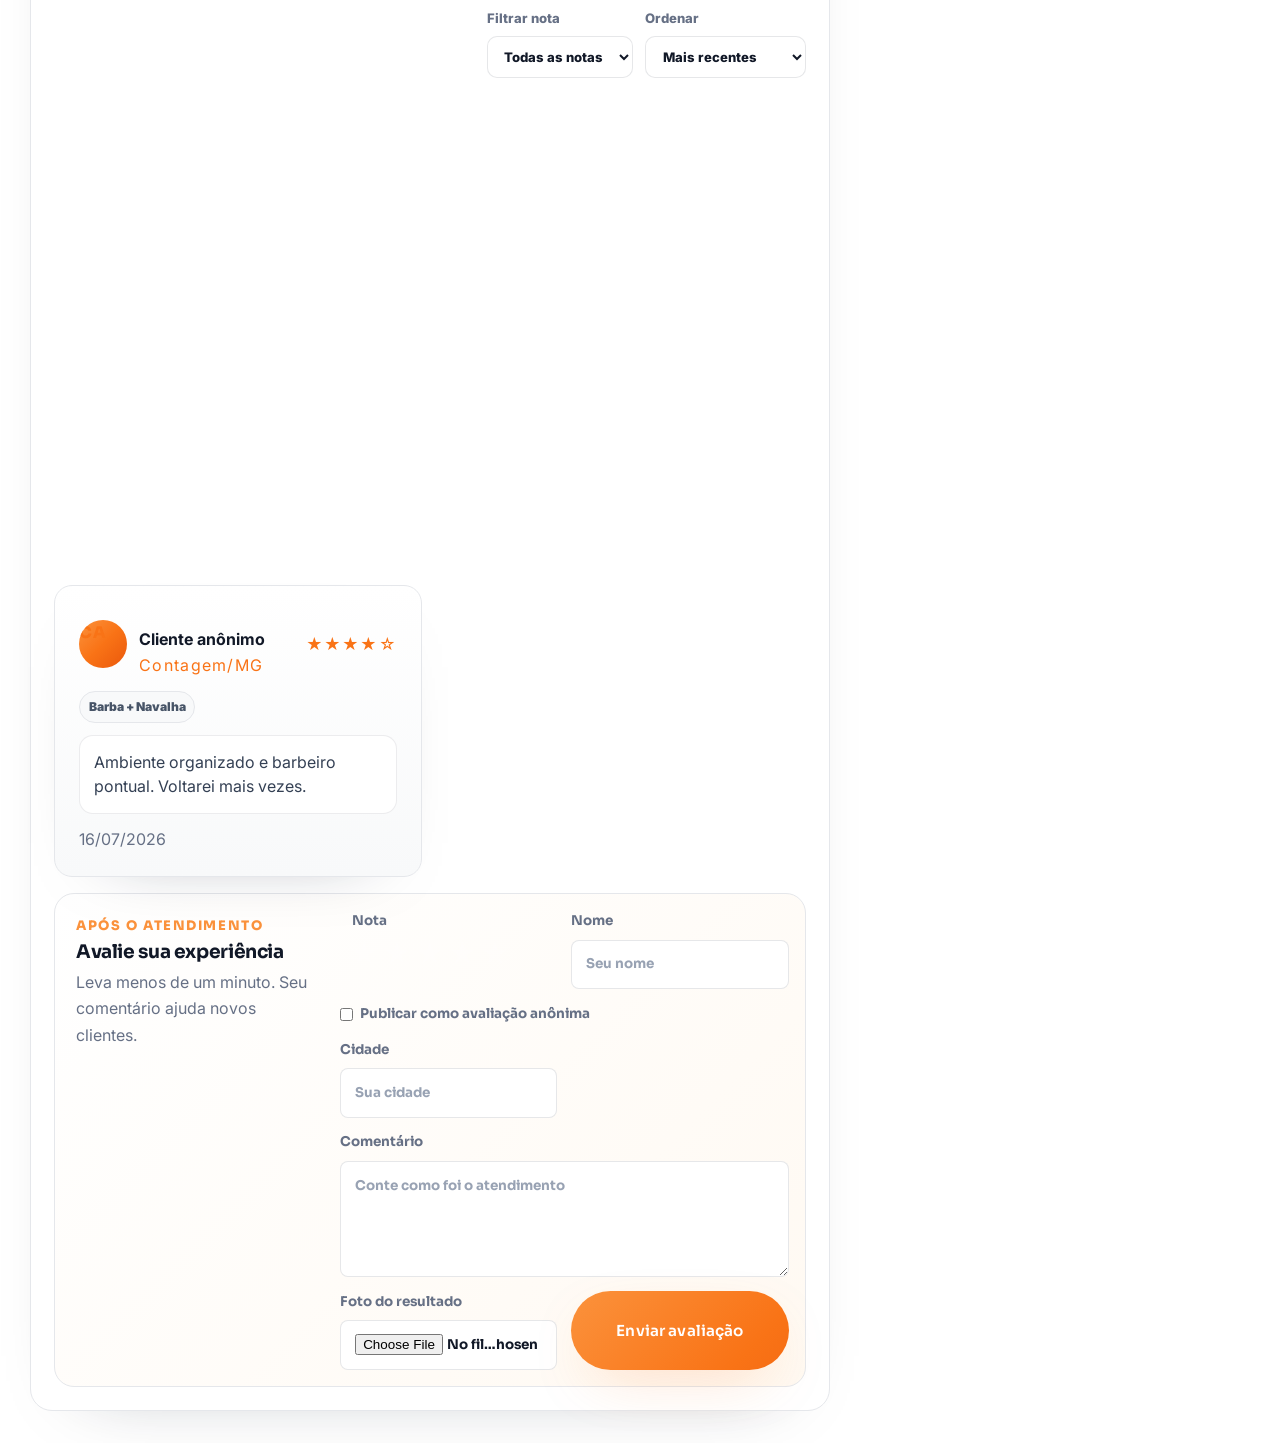
==== commit 1d487382: "Make Menuz realistic background visible" ====
--- a/barbearia-menuz.html
+++ b/barbearia-menuz.html
@@ -10,7 +10,7 @@
   <link rel="preconnect" href="https://fonts.googleapis.com">
   <link rel="preconnect" href="https://fonts.gstatic.com" crossorigin>
   <link href="https://fonts.googleapis.com/css2?family=Sora:wght@400;500;600;700;800&family=Inter:wght@400;500;600;700&display=swap" rel="stylesheet">
-  <link rel="stylesheet" href="assets/css/styles.css?v=20260728-07">
+  <link rel="stylesheet" href="assets/css/styles.css?v=20260728-08">
 </head>
 <body class="public-page public-premium-profile">
   <main class="public-shell">
@@ -415,6 +415,6 @@
     <div class="lightbox__image" id="lightboxImage" role="img"></div>
     <p id="lightboxCaption"></p>
   </div>
-  <script src="assets/js/main.js?v=20260728-07" defer></script>
+  <script src="assets/js/main.js?v=20260728-08" defer></script>
 </body>
 </html>
--- a/assets/css/styles.css
+++ b/assets/css/styles.css
@@ -121,14 +121,14 @@
 }
 body.premium-barber-page::before {
   background:
-    linear-gradient(90deg, rgba(255,255,255,.96) 0%, rgba(255,255,255,.84) 38%, rgba(255,255,255,.70) 62%, rgba(255,255,255,.88) 100%),
-    linear-gradient(180deg, rgba(255,255,255,.55), rgba(255,255,255,.94) 72%, #fff 100%),
+    linear-gradient(90deg, rgba(255,255,255,.88) 0%, rgba(255,255,255,.66) 42%, rgba(255,255,255,.50) 70%, rgba(255,255,255,.76) 100%),
+    linear-gradient(180deg, rgba(255,255,255,.24), rgba(255,255,255,.80) 72%, #fff 100%),
     url("../img/menuz-white-realistic-bg.png") center top / cover no-repeat;
 }
 body.premium-barber-page::after {
-  opacity: .78;
+  opacity: .54;
   background:
-    linear-gradient(180deg, rgba(255,255,255,.28) 0%, rgba(255,255,255,.72) 48%, #fff 100%),
+    linear-gradient(180deg, rgba(255,255,255,.10) 0%, rgba(255,255,255,.58) 48%, #fff 100%),
     radial-gradient(820px 360px at 22% 4%, rgba(249,115,22,.10), transparent 68%);
 }
 
@@ -1927,7 +1927,15 @@
   --muted: #667085;
   --border: #E5E7EB;
   --shadow: 0 26px 70px -56px rgba(15,23,42,.36);
-  background: var(--premium-bg);
+  background-color: #fff;
+  background-image:
+    linear-gradient(90deg, rgba(255,255,255,.93) 0%, rgba(255,255,255,.76) 46%, rgba(255,255,255,.58) 74%, rgba(255,255,255,.84) 100%),
+    linear-gradient(180deg, rgba(255,255,255,.18), rgba(255,255,255,.90) 560px, #fff 100%),
+    url("../img/menuz-white-realistic-bg.png");
+  background-attachment: fixed;
+  background-position: center top;
+  background-repeat: no-repeat;
+  background-size: cover;
   color: var(--text);
 }
 .public-premium-profile::before,
@@ -6108,7 +6116,27 @@
 }
 .premium-barber-page .home::before,
 .premium-barber-page .home::after {
-  opacity: 0;
+  opacity: 1;
+}
+.premium-barber-page .home::before {
+  width: min(96vw, 1180px);
+  height: clamp(380px, 54vw, 680px);
+  top: clamp(4rem, 8vw, 6.5rem);
+  right: max(-30vw, -360px);
+  border-radius: 44px 0 0 44px;
+  background:
+    linear-gradient(90deg, rgba(255,255,255,.96) 0%, rgba(255,255,255,.72) 34%, rgba(255,255,255,.24) 78%, rgba(255,255,255,.42) 100%),
+    url("../img/menuz-white-realistic-bg.png") center / cover no-repeat;
+  box-shadow: 0 44px 120px -82px rgba(15,23,42,.48);
+  filter: none;
+}
+.premium-barber-page .home::after {
+  width: auto;
+  height: auto;
+  inset: 0;
+  border-radius: 0;
+  background:
+    linear-gradient(180deg, rgba(255,255,255,.16) 0%, rgba(255,255,255,.82) 76%, #fff 100%);
 }
 .home__welcome { margin-bottom: 1.3rem; }
 .home__welcome h1 { font-size: clamp(1.7rem, 4vw, 2.4rem); font-weight: 800; letter-spacing: -.02em; }
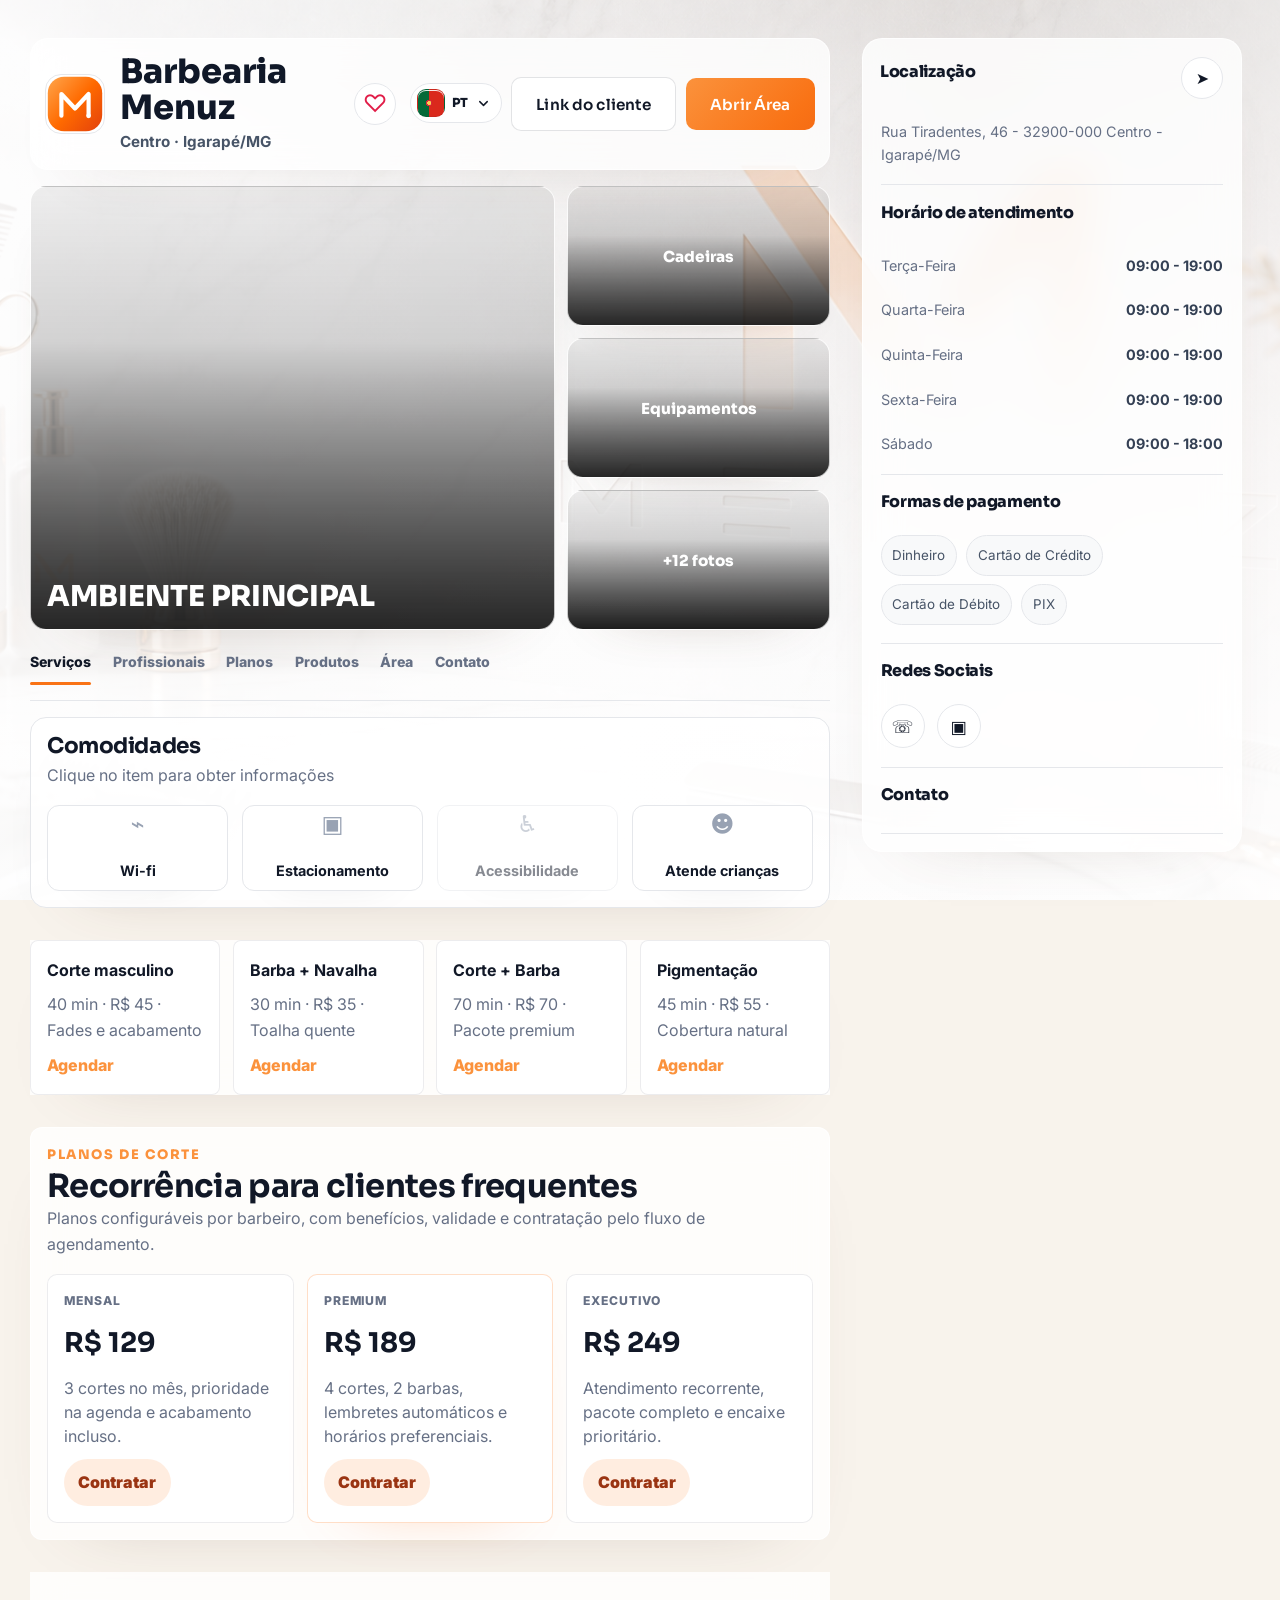
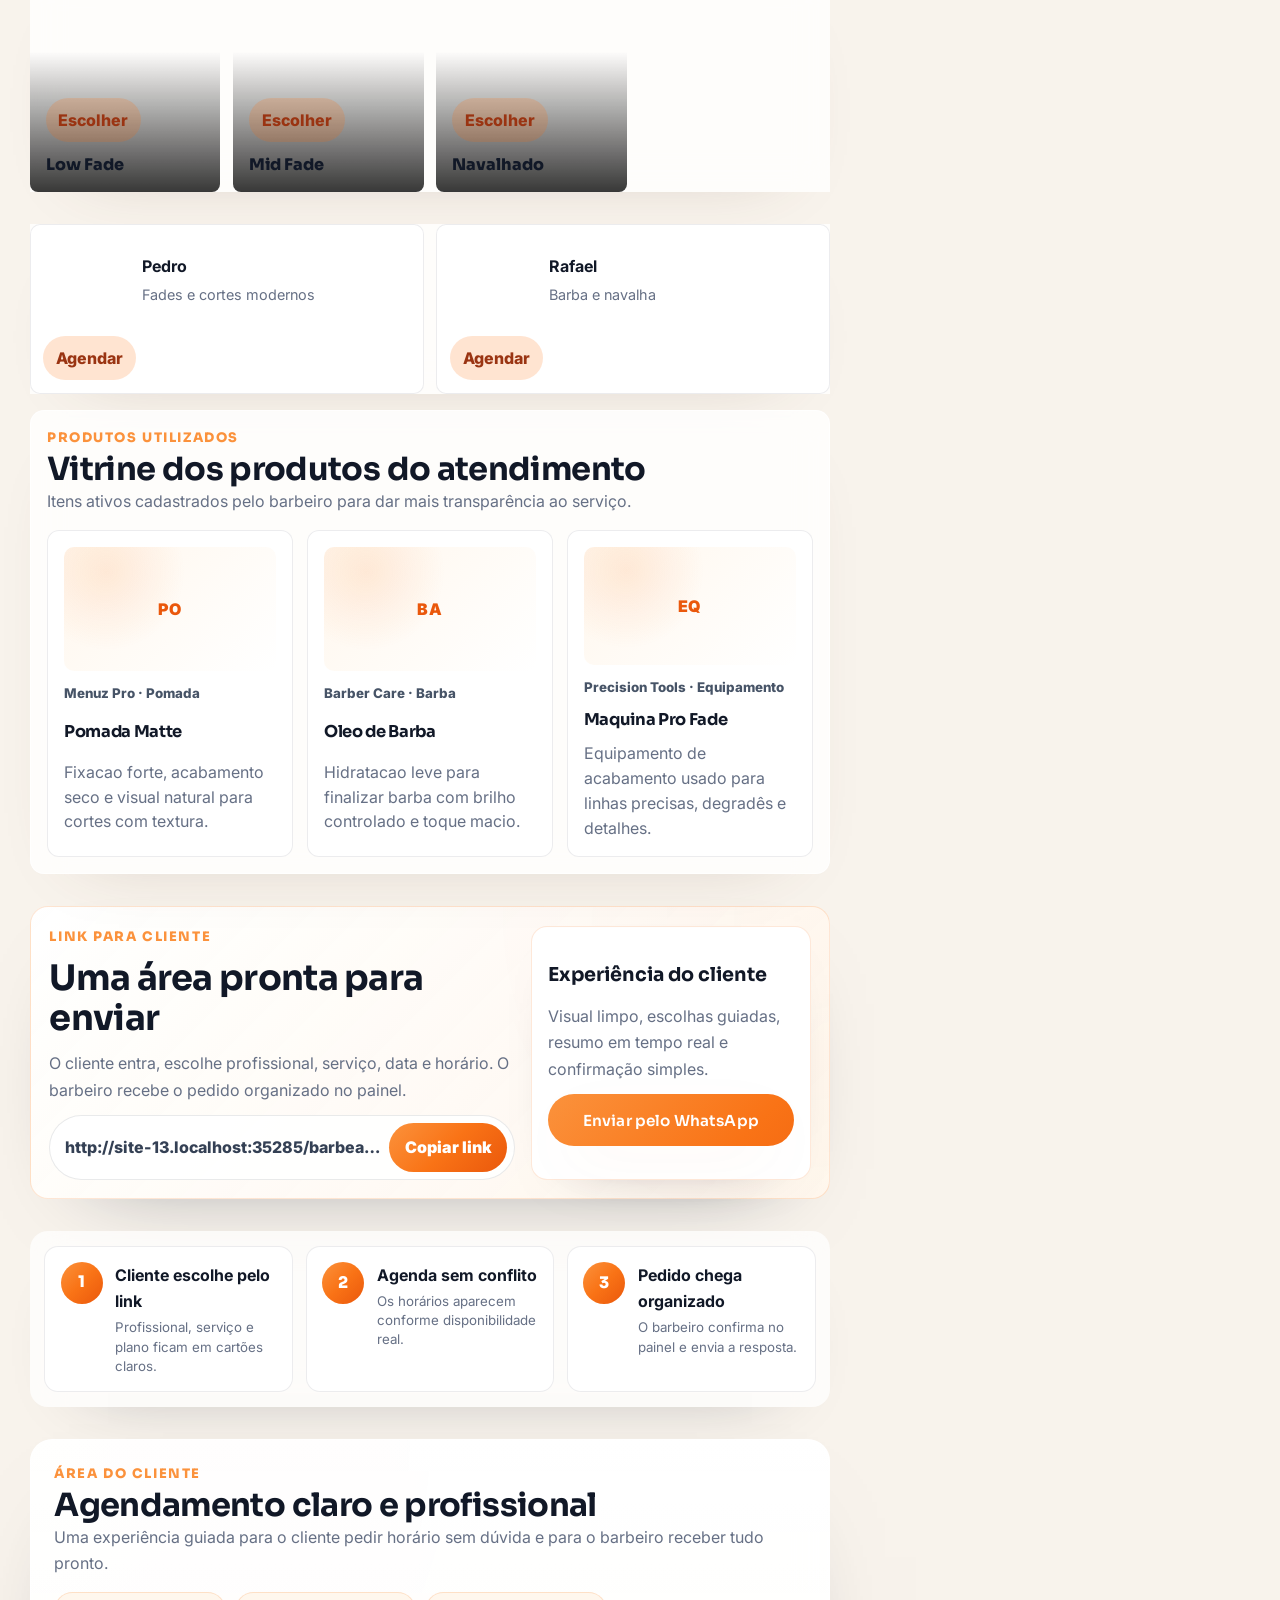
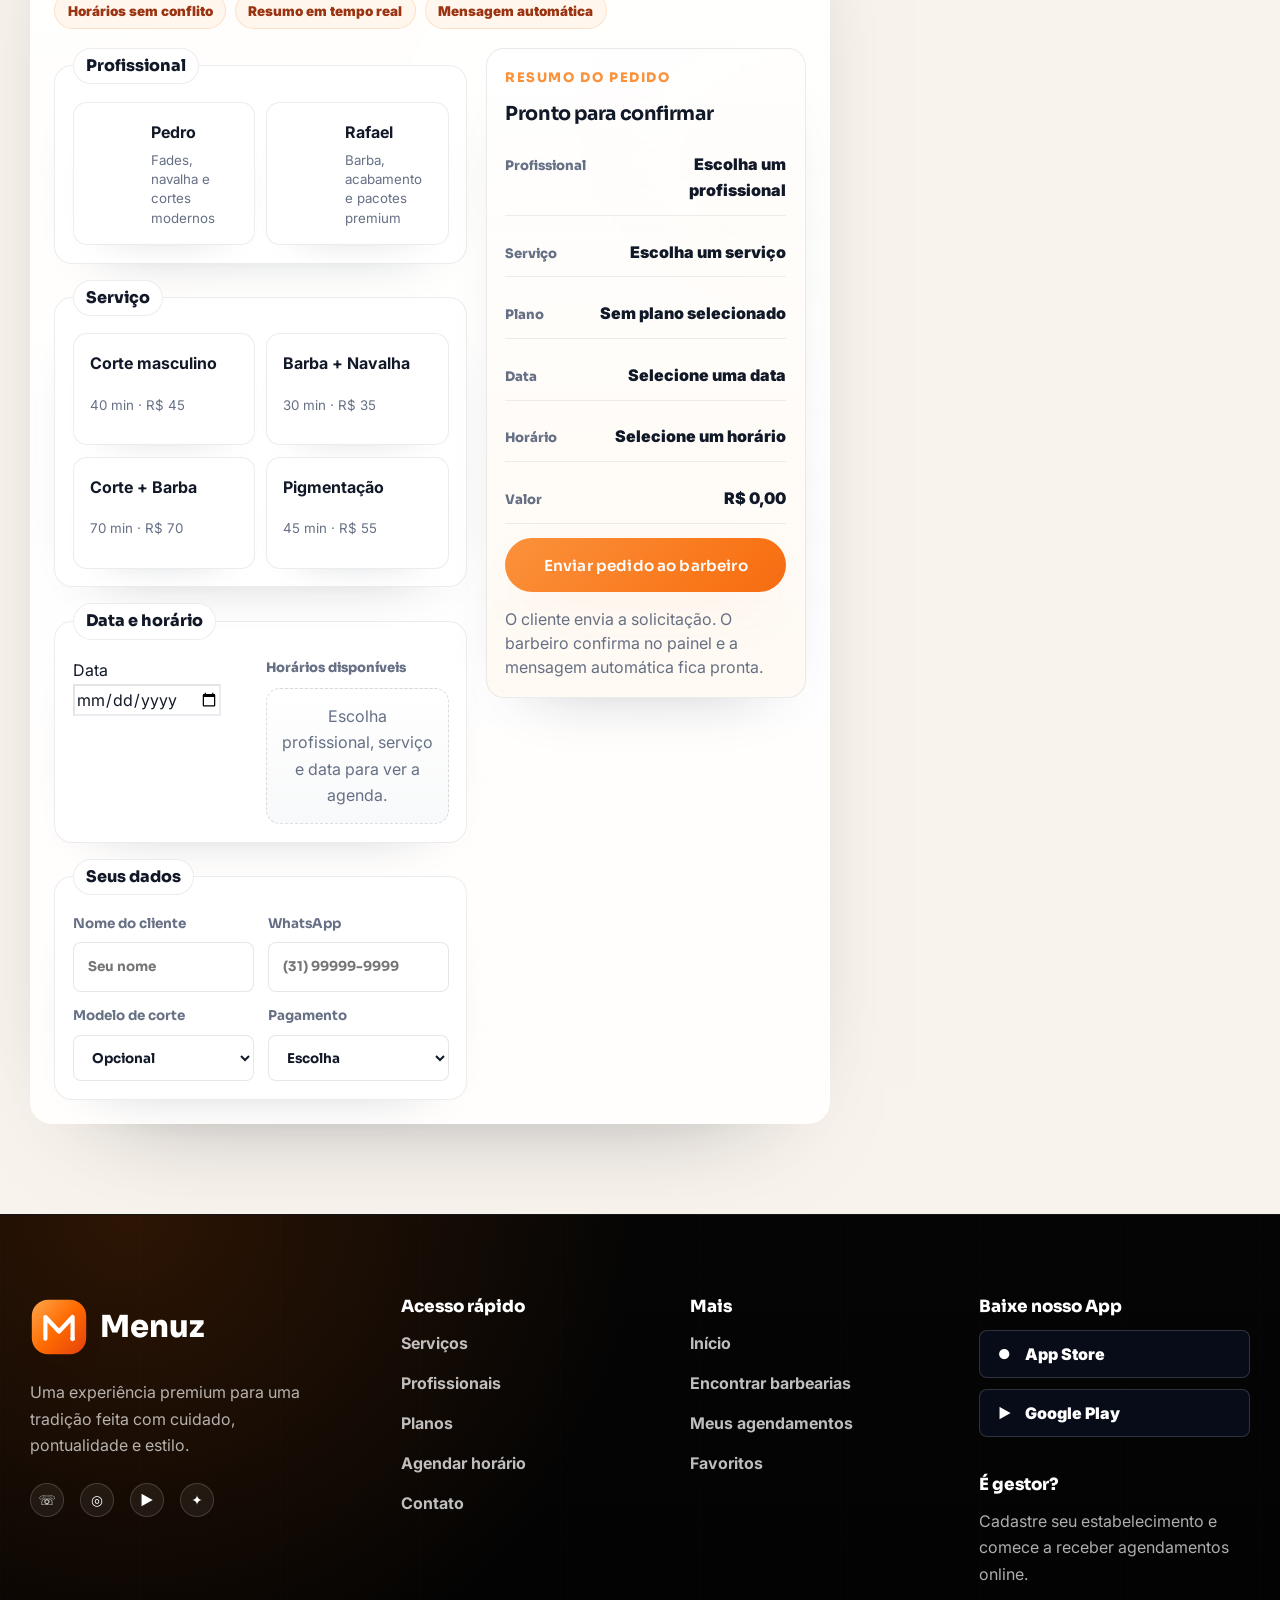
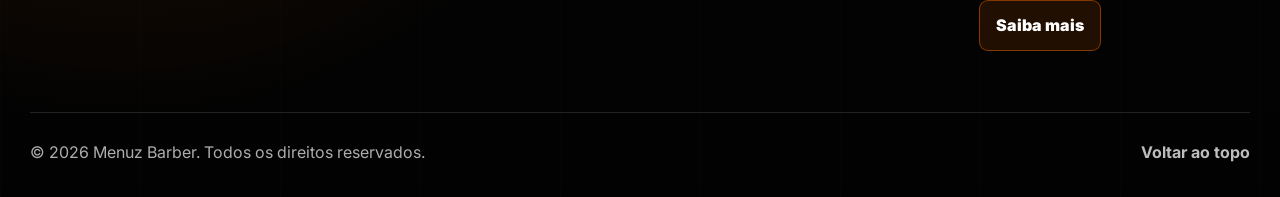
==== commit 10bba747: "feat: prova social, FAQ, SEO estruturado e refinamentos de UX na home - Hero com linha de proposta d" ====
--- a/barbearia-menuz.html
+++ b/barbearia-menuz.html
@@ -10,7 +10,7 @@
   <link rel="preconnect" href="https://fonts.googleapis.com">
   <link rel="preconnect" href="https://fonts.gstatic.com" crossorigin>
   <link href="https://fonts.googleapis.com/css2?family=Sora:wght@400;500;600;700;800&family=Inter:wght@400;500;600;700&display=swap" rel="stylesheet">
-  <link rel="stylesheet" href="assets/css/styles.css?v=20260728-08">
+  <link rel="stylesheet" href="assets/css/styles.css?v=20260728-12">
 </head>
 <body class="public-page public-premium-profile">
   <main class="public-shell">
@@ -22,8 +22,7 @@
         <div class="public-profile-copy">
           <h1>Barbearia Menuz</h1>
           <div class="public-rating-line">
-            <span aria-hidden="true">★</span>
-            <strong data-review-summary>4,9 · 327 avaliações</strong>
+            <strong>Centro · Igarapé/MG</strong>
           </div>
         </div>
         <button class="public-favorite" type="button" aria-label="Favoritar perfil" aria-pressed="false" data-favorite-profile>♡</button>
@@ -73,7 +72,6 @@
         <a href="#planos">Planos</a>
         <a href="#produtos">Produtos</a>
         <a href="#area">Área</a>
-        <a href="#avaliacoes">Avaliações</a>
         <a href="#contato">Contato</a>
       </nav>
 
@@ -287,93 +285,6 @@
         <div class="booking-success" data-booking-success hidden></div>
       </section>
 
-      <section class="reviews-section" id="avaliacoes" data-public-reviews-section aria-labelledby="reviewsTitle">
-        <div class="section-heading section-heading--compact">
-          <p class="minimal-kicker">Avaliações dos clientes</p>
-          <h2 id="reviewsTitle">O que os clientes dizem</h2>
-          <span>Reputação da barbearia baseada em atendimentos concluídos.</span>
-        </div>
-
-        <div class="review-summary-grid" aria-label="Resumo das avaliações">
-          <article><strong data-review-average>4,9</strong><span>Nota média</span></article>
-          <article><strong data-review-total>327</strong><span>Avaliações</span></article>
-          <article><strong data-review-five>92%</strong><span>Notas 5 estrelas</span></article>
-          <article><strong data-review-satisfaction>100%</strong><span>Satisfação</span></article>
-        </div>
-
-        <div class="review-distribution" data-review-distribution aria-label="Distribuição por estrelas"></div>
-
-        <div class="review-toolbar" aria-label="Filtros de avaliações">
-          <label>
-            Filtrar nota
-            <select data-public-review-rating>
-              <option value="all">Todas as notas</option>
-              <option value="5">5 estrelas</option>
-              <option value="4">4 estrelas</option>
-              <option value="3">3 estrelas</option>
-              <option value="2">2 estrelas</option>
-              <option value="1">1 estrela</option>
-            </select>
-          </label>
-          <label>
-            Ordenar
-            <select data-public-review-order>
-              <option value="recent">Mais recentes</option>
-              <option value="best">Melhor avaliação</option>
-            </select>
-          </label>
-        </div>
-
-        <div class="reviews-grid" data-public-reviews></div>
-
-        <article class="review-form-card" id="avaliar" aria-labelledby="reviewFormTitle">
-          <div>
-            <p class="minimal-kicker">Após o atendimento</p>
-            <h3 id="reviewFormTitle">Avalie sua experiência</h3>
-            <span>Leva menos de um minuto. Seu comentário ajuda novos clientes.</span>
-          </div>
-          <form class="review-form" data-review-form>
-            <fieldset>
-              <legend>Nota</legend>
-              <div class="star-rating" aria-label="Nota de 1 a 5 estrelas">
-                <input type="radio" id="star5" name="rating" value="5" required>
-                <label for="star5">★</label>
-                <input type="radio" id="star4" name="rating" value="4">
-                <label for="star4">★</label>
-                <input type="radio" id="star3" name="rating" value="3">
-                <label for="star3">★</label>
-                <input type="radio" id="star2" name="rating" value="2">
-                <label for="star2">★</label>
-                <input type="radio" id="star1" name="rating" value="1">
-                <label for="star1">★</label>
-              </div>
-            </fieldset>
-            <label>
-              Nome
-              <input name="client" type="text" placeholder="Seu nome" autocomplete="name" required>
-            </label>
-            <label class="review-check">
-              <input name="anonymous" type="checkbox">
-              Publicar como avaliação anônima
-            </label>
-            <label>
-              Cidade
-              <input name="city" type="text" placeholder="Sua cidade">
-            </label>
-            <label class="review-form__wide">
-              Comentário
-              <textarea name="comment" rows="4" placeholder="Conte como foi o atendimento"></textarea>
-            </label>
-            <label>
-              Foto do resultado
-              <input name="photo" type="file" accept="image/*">
-            </label>
-            <input name="date" type="hidden" data-review-date>
-            <button class="btn btn--primary btn--block" type="submit">Enviar avaliação</button>
-          </form>
-          <div class="booking-success" data-review-success hidden></div>
-        </article>
-      </section>
       </div>
     </section>
 
@@ -409,6 +320,58 @@
       </section>
     </aside>
   </main>
+
+  <footer class="public-menuz-footer" aria-labelledby="publicFooterTitle">
+    <div class="public-menuz-footer__inner">
+      <section class="public-menuz-footer__brand" aria-labelledby="publicFooterTitle">
+        <a class="public-menuz-footer__logo" href="barbearia-menuz.html" aria-label="Barbearia Menuz">
+          <img src="assets/img/logo.svg" alt="" width="58" height="58">
+          <span id="publicFooterTitle">Menuz</span>
+        </a>
+        <p>Uma experiência premium para uma tradição feita com cuidado, pontualidade e estilo.</p>
+        <div class="public-menuz-footer__socials" aria-label="Redes sociais">
+          <a href="https://wa.me/5531999999999" target="_blank" rel="noopener" aria-label="WhatsApp">☏</a>
+          <a href="https://www.instagram.com/" target="_blank" rel="noopener" aria-label="Instagram">◎</a>
+          <a href="https://www.youtube.com/" target="_blank" rel="noopener" aria-label="YouTube">▶</a>
+          <a href="#contato" aria-label="Contato">✦</a>
+        </div>
+      </section>
+
+      <nav class="public-menuz-footer__col" aria-label="Acesso rápido">
+        <h2>Acesso rápido</h2>
+        <a href="#servicos">Serviços</a>
+        <a href="#profissionais">Profissionais</a>
+        <a href="#planos">Planos</a>
+        <a href="#area">Agendar horário</a>
+        <a href="#contato">Contato</a>
+      </nav>
+
+      <nav class="public-menuz-footer__col" aria-label="Mais informações">
+        <h2>Mais</h2>
+        <a href="index.html">Início</a>
+        <a href="encontrar-barbearias.html">Encontrar barbearias</a>
+        <a href="login.html">Meus agendamentos</a>
+        <a href="perfil.html">Favoritos</a>
+      </nav>
+
+      <section class="public-menuz-footer__app" aria-labelledby="footerAppTitle">
+        <h2 id="footerAppTitle">Baixe nosso App</h2>
+        <div class="public-menuz-footer__store">
+          <a href="#" aria-label="Baixar na App Store"><span aria-hidden="true">●</span>App Store</a>
+          <a href="#" aria-label="Baixar no Google Play"><span aria-hidden="true">▶</span>Google Play</a>
+        </div>
+        <div class="public-menuz-footer__manager">
+          <h3>É gestor?</h3>
+          <p>Cadastre seu estabelecimento e comece a receber agendamentos online.</p>
+          <a href="dashboard.html">Saiba mais</a>
+        </div>
+      </section>
+    </div>
+    <div class="public-menuz-footer__bottom">
+      <p>© 2026 Menuz Barber. Todos os direitos reservados.</p>
+      <a href="#servicos">Voltar ao topo</a>
+    </div>
+  </footer>
 
   <div class="lightbox" id="lightbox" aria-hidden="true">
     <button class="lightbox__close" type="button" data-lightbox-close aria-label="Fechar imagem">×</button>
--- a/assets/css/styles.css
+++ b/assets/css/styles.css
@@ -1926,11 +1926,11 @@
   --text: #111827;
   --muted: #667085;
   --border: #E5E7EB;
-  --shadow: 0 26px 70px -56px rgba(15,23,42,.36);
-  background-color: #fff;
+  --shadow: 0 28px 70px -54px rgba(92,64,45,.28);
+  background-color: #F8F3EC;
   background-image:
-    linear-gradient(90deg, rgba(255,255,255,.93) 0%, rgba(255,255,255,.76) 46%, rgba(255,255,255,.58) 74%, rgba(255,255,255,.84) 100%),
-    linear-gradient(180deg, rgba(255,255,255,.18), rgba(255,255,255,.90) 560px, #fff 100%),
+    linear-gradient(90deg, rgba(255,255,255,.74) 0%, rgba(255,255,255,.42) 44%, rgba(255,255,255,.26) 74%, rgba(255,255,255,.58) 100%),
+    linear-gradient(180deg, rgba(255,255,255,.06), rgba(255,255,255,.70) 680px, rgba(255,255,255,.94) 100%),
     url("../img/menuz-white-realistic-bg.png");
   background-attachment: fixed;
   background-position: center top;
@@ -1951,7 +1951,8 @@
   align-items: start;
   gap: clamp(1rem, 3vw, 2rem);
   width: min(100% - 2rem, 1220px);
-  padding: clamp(1rem, 3vw, 2rem) 0;
+  min-height: 100vh;
+  padding: clamp(1rem, 3vw, 2.4rem) 0;
 }
 .public-premium-profile .public-main {
   display: grid;
@@ -1967,9 +1968,11 @@
   grid-template-columns: 60px minmax(0, 1fr) auto auto;
   align-items: center;
   gap: .9rem;
-  border: 1px solid var(--border);
-  border-radius: 16px;
-  background: rgba(255,255,255,.92);
+  border: 1px solid rgba(255,255,255,.72);
+  border-radius: 18px;
+  background: rgba(255,255,255,.78);
+  backdrop-filter: blur(18px);
+  -webkit-backdrop-filter: blur(18px);
   box-shadow: var(--shadow);
   padding: .9rem;
 }
@@ -2033,11 +2036,11 @@
 }
 .public-premium-profile .public-photo {
   min-height: 0;
-  border: 1px solid rgba(17,24,39,.08);
-  border-radius: 14px;
+  border: 1px solid rgba(255,255,255,.68);
+  border-radius: 16px;
   background-size: cover;
   background-position: center;
-  box-shadow: 0 24px 56px -50px rgba(15,23,42,.42);
+  box-shadow: 0 24px 56px -48px rgba(92,64,45,.42);
 }
 .public-premium-profile .public-photo::after {
   background: linear-gradient(180deg, rgba(0,0,0,.06), rgba(0,0,0,.36));
@@ -2139,12 +2142,13 @@
 .public-premium-profile .public-barbers,
 .public-premium-profile .public-products,
 .public-premium-profile .booking-steps,
-.public-premium-profile .schedule-card,
-.public-premium-profile .reviews-section {
-  border-color: var(--border);
-  background: rgba(255,255,255,.9);
+.public-premium-profile .schedule-card {
+  border-color: rgba(255,255,255,.70);
+  background: rgba(255,255,255,.80);
   color: #111827;
   box-shadow: var(--shadow);
+  backdrop-filter: blur(16px);
+  -webkit-backdrop-filter: blur(16px);
 }
 .public-premium-profile .quick-service-grid article,
 .public-premium-profile .plan-options article,
@@ -2155,8 +2159,8 @@
 .public-premium-profile .review-card,
 .public-premium-profile .review-form-card,
 .public-premium-profile .review-summary-grid article {
-  border-color: var(--border);
-  background: #fff;
+  border-color: rgba(17,24,39,.08);
+  background: rgba(255,255,255,.92);
   color: #111827;
 }
 .public-products {
@@ -2274,9 +2278,11 @@
   top: 1rem;
   display: grid;
   gap: 0;
-  border: 1px solid var(--border);
-  border-radius: 18px;
-  background: rgba(255,255,255,.92);
+  border: 1px solid rgba(255,255,255,.72);
+  border-radius: 20px;
+  background: rgba(255,255,255,.80);
+  backdrop-filter: blur(18px);
+  -webkit-backdrop-filter: blur(18px);
   box-shadow: var(--shadow);
   padding: 1.1rem;
 }
@@ -2347,12 +2353,176 @@
   font-size: 1.1rem;
   box-shadow: 0 16px 36px -32px rgba(15,23,42,.34);
 }
+.public-premium-profile .public-menuz-footer {
+  position: relative;
+  isolation: isolate;
+  margin-top: clamp(1.8rem, 4vw, 3.2rem);
+  background:
+    radial-gradient(circle at 10% 0, rgba(255,106,0,.16), transparent 32rem),
+    linear-gradient(180deg, #050505, #020202);
+  color: #fff;
+  border-top: 1px solid rgba(255,255,255,.08);
+}
+.public-premium-profile .public-menuz-footer::before {
+  content: "";
+  position: absolute;
+  inset: 0;
+  z-index: -1;
+  background-image: linear-gradient(90deg, rgba(255,255,255,.035) 1px, transparent 1px);
+  background-size: 140px 100%;
+  opacity: .28;
+}
+.public-premium-profile .public-menuz-footer__inner {
+  width: min(100% - 2rem, 1220px);
+  margin-inline: auto;
+  display: grid;
+  grid-template-columns: minmax(220px, 1.25fr) minmax(160px, .9fr) minmax(160px, .9fr) minmax(260px, 1.15fr);
+  gap: clamp(2rem, 6vw, 5rem);
+  padding: clamp(3rem, 7vw, 5.2rem) 0 clamp(2.3rem, 5vw, 3.8rem);
+}
+.public-premium-profile .public-menuz-footer__logo {
+  display: inline-flex;
+  align-items: center;
+  gap: .78rem;
+  color: #fff;
+  font-family: var(--font-display);
+  font-size: 1.9rem;
+  font-weight: 900;
+  letter-spacing: 0;
+}
+.public-premium-profile .public-menuz-footer__logo img {
+  width: 58px;
+  height: 58px;
+  border-radius: 18px;
+  box-shadow: 0 18px 42px -26px rgba(255,106,0,.62);
+}
+.public-premium-profile .public-menuz-footer__brand p,
+.public-premium-profile .public-menuz-footer__manager p,
+.public-premium-profile .public-menuz-footer__bottom p {
+  color: rgba(255,255,255,.68);
+  line-height: 1.65;
+}
+.public-premium-profile .public-menuz-footer__brand p {
+  max-width: 28ch;
+  margin: 1rem 0 1.55rem;
+}
+.public-premium-profile .public-menuz-footer__socials {
+  display: flex;
+  gap: 1rem;
+  flex-wrap: wrap;
+}
+.public-premium-profile .public-menuz-footer__socials a {
+  width: 34px;
+  height: 34px;
+  display: grid;
+  place-items: center;
+  border: 1px solid rgba(255,255,255,.16);
+  border-radius: 999px;
+  background: rgba(255,255,255,.06);
+  color: #fff;
+  font-size: .86rem;
+  font-weight: 900;
+  transition: transform .22s var(--ease), border-color .22s var(--ease), background .22s var(--ease);
+}
+.public-premium-profile .public-menuz-footer__socials a:hover {
+  transform: translateY(-2px);
+  border-color: rgba(255,106,0,.62);
+  background: rgba(255,106,0,.18);
+}
+.public-premium-profile .public-menuz-footer__col,
+.public-premium-profile .public-menuz-footer__app {
+  display: grid;
+  align-content: start;
+  gap: .85rem;
+}
+.public-premium-profile .public-menuz-footer h2,
+.public-premium-profile .public-menuz-footer h3 {
+  color: #fff;
+  font-family: var(--font-display);
+  font-size: 1.05rem;
+  font-weight: 900;
+  letter-spacing: 0;
+}
+.public-premium-profile .public-menuz-footer__col a,
+.public-premium-profile .public-menuz-footer__bottom a {
+  width: fit-content;
+  color: rgba(255,255,255,.74);
+  font-weight: 700;
+  transition: color .22s var(--ease), transform .22s var(--ease);
+}
+.public-premium-profile .public-menuz-footer__col a:hover,
+.public-premium-profile .public-menuz-footer__bottom a:hover {
+  color: #FF8A2A;
+  transform: translateX(2px);
+}
+.public-premium-profile .public-menuz-footer__store {
+  display: grid;
+  gap: .65rem;
+  margin-bottom: 1.25rem;
+}
+.public-premium-profile .public-menuz-footer__store a {
+  min-height: 44px;
+  display: flex;
+  align-items: center;
+  gap: .72rem;
+  border: 1px solid rgba(255,255,255,.16);
+  border-radius: 8px;
+  background: rgba(9,16,32,.72);
+  color: #fff;
+  font-weight: 900;
+  padding: .62rem .95rem;
+  transition: transform .22s var(--ease), border-color .22s var(--ease), background .22s var(--ease);
+}
+.public-premium-profile .public-menuz-footer__store a:hover {
+  transform: translateY(-2px);
+  border-color: rgba(255,106,0,.52);
+  background: rgba(255,106,0,.13);
+}
+.public-premium-profile .public-menuz-footer__store span {
+  width: 18px;
+  display: inline-grid;
+  place-items: center;
+  color: #fff;
+  font-size: .85rem;
+}
+.public-premium-profile .public-menuz-footer__manager {
+  display: grid;
+  gap: .8rem;
+  margin-top: .35rem;
+}
+.public-premium-profile .public-menuz-footer__manager a {
+  width: fit-content;
+  border: 1px solid rgba(255,106,0,.45);
+  border-radius: 9px;
+  background: rgba(255,106,0,.12);
+  color: #fff;
+  font-weight: 900;
+  padding: .72rem 1rem;
+  transition: transform .22s var(--ease), background .22s var(--ease);
+}
+.public-premium-profile .public-menuz-footer__manager a:hover {
+  transform: translateY(-2px);
+  background: var(--brand);
+}
+.public-premium-profile .public-menuz-footer__bottom {
+  width: min(100% - 2rem, 1220px);
+  margin-inline: auto;
+  display: flex;
+  align-items: center;
+  justify-content: space-between;
+  gap: 1rem;
+  border-top: 1px solid rgba(255,255,255,.12);
+  padding: 1.6rem 0 2rem;
+}
 @media (max-width: 1040px) {
   .public-premium-profile .public-shell {
     grid-template-columns: 1fr;
   }
   .public-premium-profile .public-side {
     position: static;
+  }
+  .public-premium-profile .public-menuz-footer__inner {
+    grid-template-columns: 1.2fr 1fr;
   }
 }
 @media (max-width: 760px) {
@@ -2377,6 +2547,14 @@
   .public-premium-profile .amenities-grid {
     grid-template-columns: repeat(2, minmax(0, 1fr));
   }
+  .public-premium-profile .public-menuz-footer__inner {
+    grid-template-columns: 1fr;
+    gap: 2rem;
+  }
+  .public-premium-profile .public-menuz-footer__bottom {
+    align-items: flex-start;
+    flex-direction: column;
+  }
 }
 @media (max-width: 520px) {
   .public-premium-profile .public-shell {
@@ -2389,16 +2567,40 @@
     grid-column: 1;
   }
   .public-premium-profile .public-head__actions {
+    display: grid;
+    grid-template-columns: 64px minmax(0, 1fr);
     align-items: stretch;
-    flex-direction: column;
-  }
-  .public-premium-profile .public-head__actions .btn,
-  .public-premium-profile .language-selector,
+    gap: .6rem;
+    flex-direction: initial;
+  }
+  .public-premium-profile .language-selector {
+    width: auto;
+    min-width: 0;
+  }
   .public-premium-profile .language-selector__button {
+    width: 64px;
+    min-width: 0;
+    justify-content: center;
+    padding: .28rem .42rem;
+  }
+  .public-premium-profile .language-selector__code {
+    display: none;
+  }
+  .public-premium-profile .public-head__actions .btn {
     width: 100%;
+  }
+  .public-premium-profile .public-head__actions .btn--primary {
+    grid-column: 1 / -1;
   }
   .public-premium-profile .amenities-grid {
     grid-template-columns: 1fr;
+  }
+  .public-premium-profile .public-menuz-footer__inner,
+  .public-premium-profile .public-menuz-footer__bottom {
+    width: min(100% - 1.2rem, 1220px);
+  }
+  .public-premium-profile .public-menuz-footer__store a {
+    justify-content: center;
   }
 }
 .public-tabs {
@@ -2934,7 +3136,7 @@
   border-radius: 18px;
   padding: 1.15rem;
   background:
-    linear-gradient(180deg, #fff, rgba(255,247,237,.56)),
+    linear-gradient(180deg, rgba(255,255,255,.96), rgba(255,247,237,.68)),
     radial-gradient(circle at 100% 0, rgba(249,115,22,.16), transparent 40%);
 }
 .public-premium-profile .booking-summary div {
@@ -6126,7 +6328,7 @@
   border-radius: 44px 0 0 44px;
   background:
     linear-gradient(90deg, rgba(255,255,255,.96) 0%, rgba(255,255,255,.72) 34%, rgba(255,255,255,.24) 78%, rgba(255,255,255,.42) 100%),
-    url("../img/menuz-white-realistic-bg.png") center / cover no-repeat;
+    url("../img/home-menuz-white-barber-bg.png") center / cover no-repeat;
   box-shadow: 0 44px 120px -82px rgba(15,23,42,.48);
   filter: none;
 }
@@ -6752,3 +6954,146 @@
 
 @media (max-width: 900px) { .hs-stage { --hs-w: 78vw; } .hs-slide { margin-inline: -2.4rem; } }
 @media (max-width: 600px) { .hs-stage { --hs-w: 88vw; } .hs-slide { margin-inline: -.6rem; } .hs-card { height: 360px; } .hs-card__body { max-width: none; } }
+
+/* =====================================================================
+   Enhancements 2026-07 — scroll progress, hero lead, social proof,
+   FAQ accordion, focus states, micro-interactions
+   ===================================================================== */
+
+/* Scroll progress bar */
+.scroll-progress {
+  position: fixed;
+  top: 0; left: 0;
+  width: 100%;
+  height: 3px;
+  transform: scaleX(0);
+  transform-origin: 0 50%;
+  background: var(--grad);
+  z-index: 1200;
+  will-change: transform;
+  pointer-events: none;
+}
+
+/* Hero lead line */
+.home__lead {
+  margin-top: .55rem;
+  max-width: 40ch;
+  font-size: clamp(1rem, 1.6vw, 1.18rem);
+  line-height: 1.5;
+  color: var(--muted);
+}
+
+/* Social proof */
+.home-stats {
+  list-style: none;
+  padding: 0;
+  margin: clamp(1.3rem, 3vw, 2.1rem) 0 0;
+  display: grid;
+  grid-template-columns: repeat(4, 1fr);
+  gap: clamp(.6rem, 1.6vw, 1rem);
+}
+.home-stat {
+  padding: clamp(.9rem, 1.8vw, 1.3rem) 1rem;
+  text-align: center;
+  background: var(--surface);
+  border: 1px solid var(--border);
+  border-radius: var(--radius);
+  box-shadow: var(--shadow);
+  transition: transform .35s var(--ease), box-shadow .35s var(--ease);
+}
+.home-stat:hover { transform: translateY(-4px); box-shadow: var(--shadow-glow); }
+.home-stat strong {
+  display: block;
+  font-family: var(--font-display);
+  font-weight: 800;
+  font-size: clamp(1.55rem, 3.4vw, 2.35rem);
+  line-height: 1;
+  color: var(--brand-deep);
+  background: var(--grad);
+  -webkit-background-clip: text;
+  background-clip: text;
+  -webkit-text-fill-color: transparent;
+}
+.home-stat span {
+  display: block;
+  margin-top: .4rem;
+  font-size: clamp(.72rem, 1.4vw, .84rem);
+  color: var(--muted);
+  letter-spacing: .01em;
+}
+@media (max-width: 620px) {
+  .home-stats { grid-template-columns: repeat(2, 1fr); }
+}
+
+/* FAQ accordion */
+.faq__list {
+  max-width: 760px;
+  margin: 0 auto;
+  display: grid;
+  gap: .8rem;
+}
+.faq__item {
+  border: 1px solid var(--border);
+  border-radius: var(--radius);
+  background: var(--surface);
+  overflow: hidden;
+  transition: border-color .3s var(--ease), box-shadow .3s var(--ease);
+}
+.faq__item[open] { border-color: var(--border-2); box-shadow: var(--shadow); }
+.faq__item summary {
+  list-style: none;
+  cursor: pointer;
+  padding: 1.1rem 1.3rem;
+  display: flex;
+  align-items: center;
+  justify-content: space-between;
+  gap: 1rem;
+  font-family: var(--font-display);
+  font-weight: 600;
+  font-size: clamp(1rem, 1.7vw, 1.08rem);
+  color: var(--text);
+}
+.faq__item summary::-webkit-details-marker { display: none; }
+.faq__icon {
+  position: relative;
+  flex: 0 0 auto;
+  width: 20px; height: 20px;
+}
+.faq__icon::before, .faq__icon::after {
+  content: "";
+  position: absolute;
+  top: 50%; left: 50%;
+  width: 12px; height: 2px;
+  border-radius: 2px;
+  background: var(--brand);
+  transform: translate(-50%, -50%);
+  transition: transform .3s var(--ease);
+}
+.faq__icon::after { transform: translate(-50%, -50%) rotate(90deg); }
+.faq__item[open] .faq__icon::after { transform: translate(-50%, -50%) rotate(0deg); }
+.faq__item p {
+  margin: 0;
+  padding: 0 1.3rem 1.2rem;
+  color: var(--muted);
+  line-height: 1.6;
+  font-size: clamp(.92rem, 1.5vw, 1rem);
+}
+
+/* Global focus-visible (a11y) */
+a:focus-visible,
+summary:focus-visible,
+[tabindex]:focus-visible {
+  outline: 2px solid var(--brand);
+  outline-offset: 3px;
+  border-radius: 6px;
+}
+
+/* Micro-interaction on review cards */
+.review-card { transition: transform .35s var(--ease), box-shadow .35s var(--ease); }
+.review-card:hover { transform: translateY(-4px); }
+
+@media (prefers-reduced-motion: reduce) {
+  .scroll-progress { display: none; }
+  .home-stat, .review-card, .faq__item, .faq__icon::before, .faq__icon::after { transition: none; }
+  .home-stat:hover, .review-card:hover { transform: none; }
+}
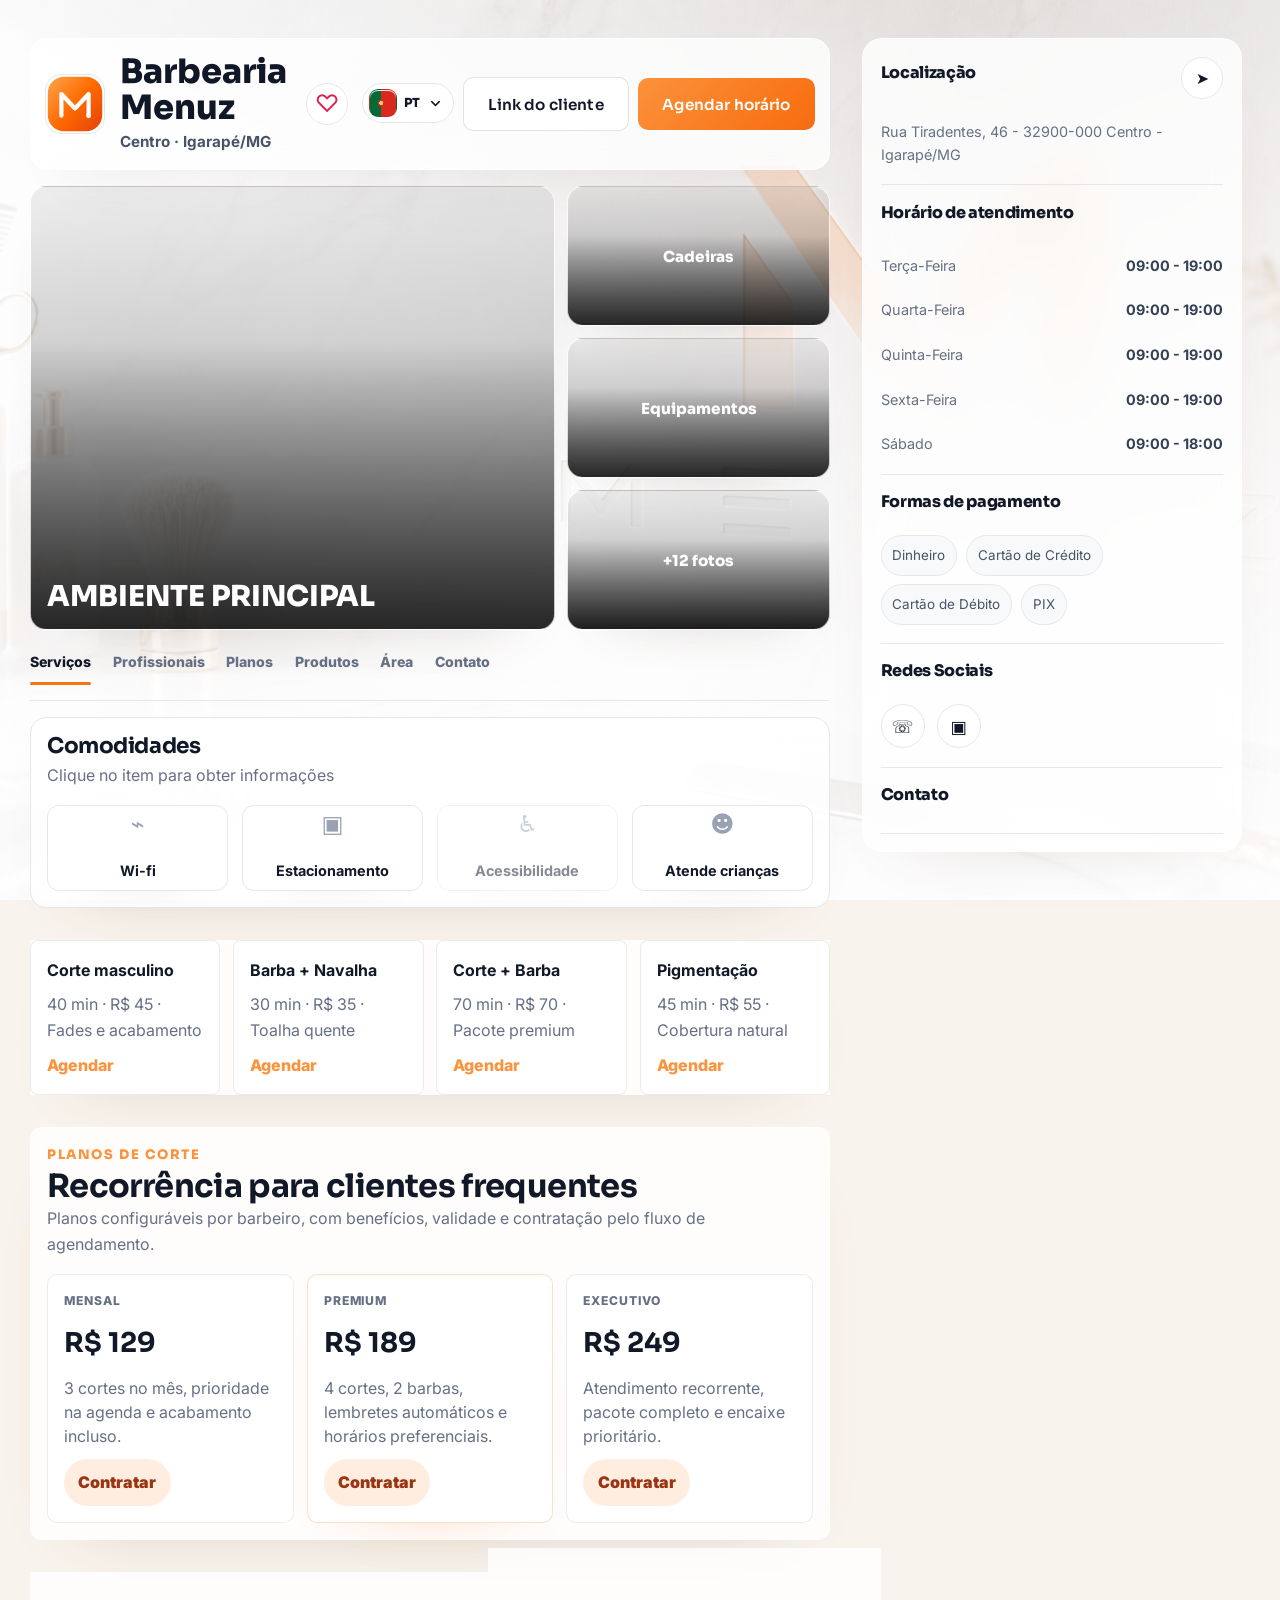
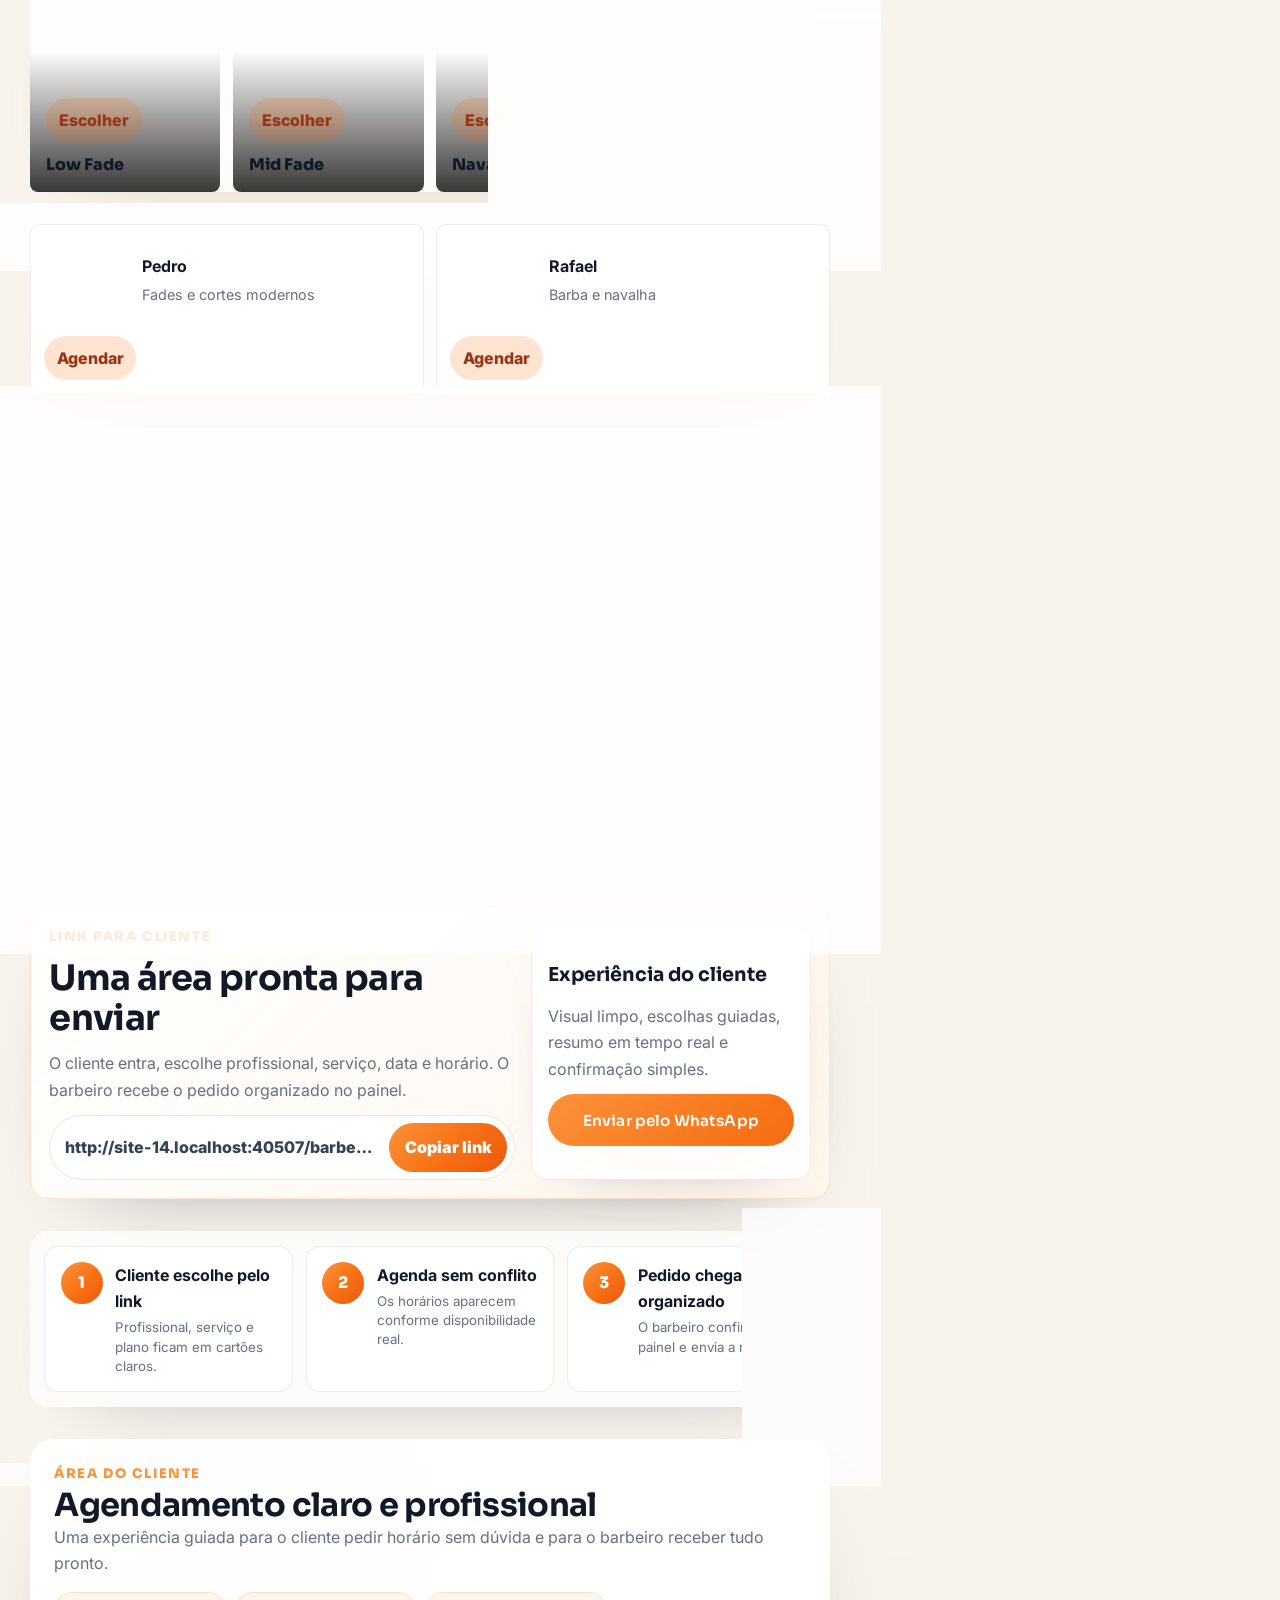
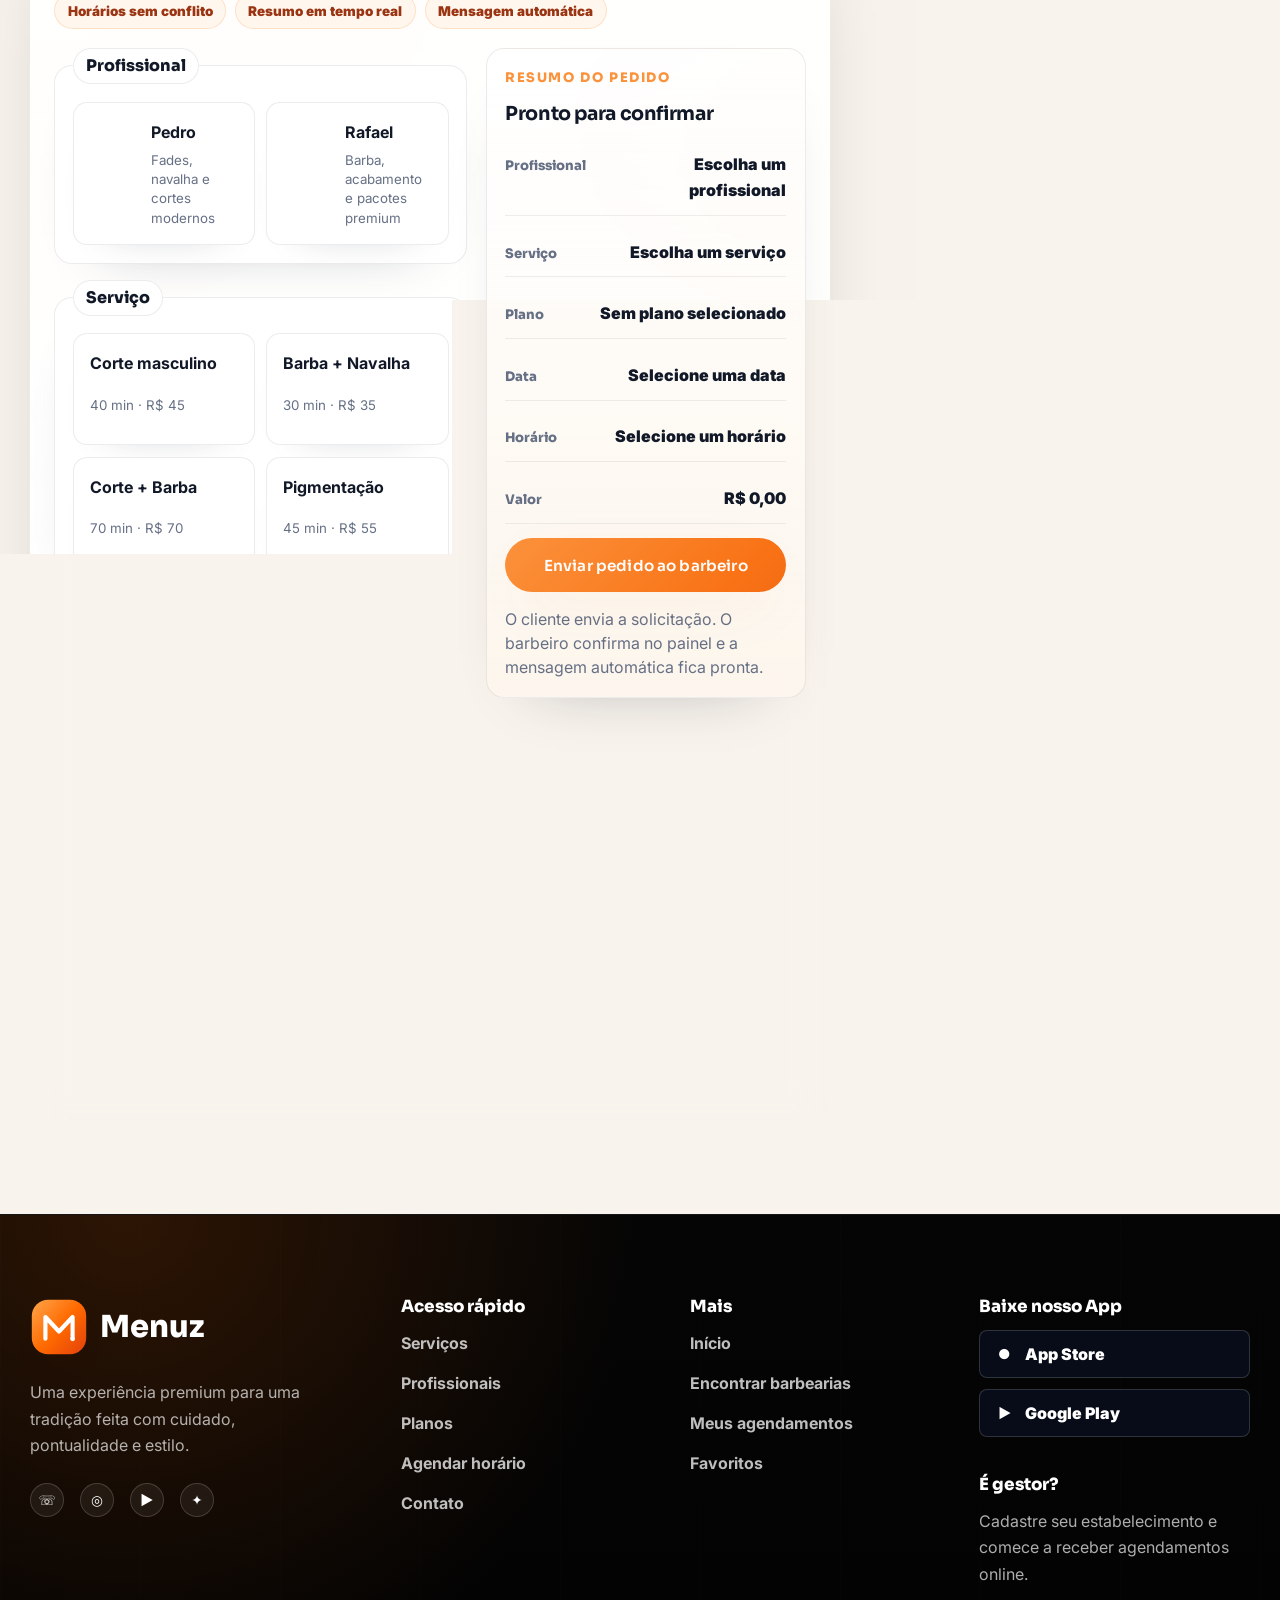
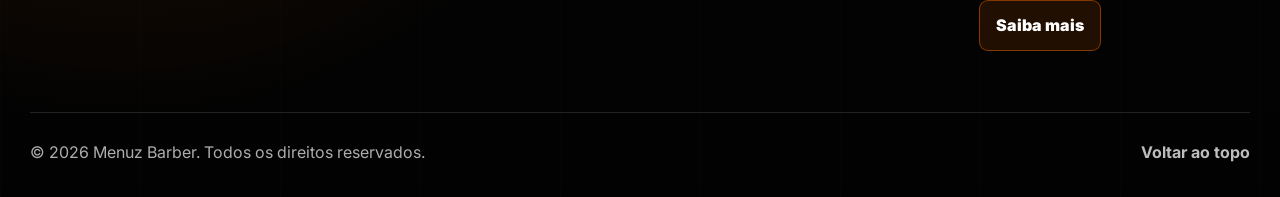
==== commit bbe8fea2: "feat: barra fixa de agendamento na pagina da barbearia + CTA explicito - Barra flutuante "Agendar ho" ====
--- a/barbearia-menuz.html
+++ b/barbearia-menuz.html
@@ -10,7 +10,7 @@
   <link rel="preconnect" href="https://fonts.googleapis.com">
   <link rel="preconnect" href="https://fonts.gstatic.com" crossorigin>
   <link href="https://fonts.googleapis.com/css2?family=Sora:wght@400;500;600;700;800&family=Inter:wght@400;500;600;700&display=swap" rel="stylesheet">
-  <link rel="stylesheet" href="assets/css/styles.css?v=20260728-12">
+  <link rel="stylesheet" href="assets/css/styles.css?v=20260728-13">
 </head>
 <body class="public-page public-premium-profile">
   <main class="public-shell">
@@ -55,7 +55,7 @@
             </div>
           </div>
           <a class="btn btn--ghost" href="#link-cliente">Link do cliente</a>
-          <a class="btn btn--primary" href="#area">Abrir Área</a>
+          <a class="btn btn--primary" href="#area">Agendar horário</a>
         </div>
       </header>
 
@@ -378,6 +378,16 @@
     <div class="lightbox__image" id="lightboxImage" role="img"></div>
     <p id="lightboxCaption"></p>
   </div>
-  <script src="assets/js/main.js?v=20260728-08" defer></script>
+
+  <!-- Barra fixa de agendamento -->
+  <div class="book-bar" data-book-bar aria-hidden="true">
+    <div class="book-bar__info">
+      <strong>Barbearia Menuz</strong>
+      <span>Serviços a partir de R$ 35</span>
+    </div>
+    <a class="btn btn--primary" href="#area" data-book-cta>Agendar horário</a>
+  </div>
+
+  <script src="assets/js/main.js?v=20260728-13" defer></script>
 </body>
 </html>
--- a/assets/css/styles.css
+++ b/assets/css/styles.css
@@ -7097,3 +7097,114 @@
   .home-stat, .review-card, .faq__item, .faq__icon::before, .faq__icon::after { transition: none; }
   .home-stat:hover, .review-card:hover { transform: none; }
 }
+
+/* =====================================================================
+   "Agende em 3 passos" — como funciona (foco em agendamento)
+   ===================================================================== */
+.how__steps {
+  list-style: none;
+  padding: 0;
+  margin: 0;
+  display: grid;
+  grid-template-columns: repeat(3, 1fr);
+  gap: clamp(1rem, 2.4vw, 1.6rem);
+}
+.how__step {
+  position: relative;
+  padding: clamp(1.6rem, 2.6vw, 2.2rem) clamp(1.4rem, 2.2vw, 1.9rem) clamp(1.5rem, 2.4vw, 2rem);
+  background: var(--surface);
+  border: 1px solid var(--border);
+  border-radius: var(--radius-lg);
+  box-shadow: var(--shadow);
+  transition: transform .4s var(--ease), box-shadow .4s var(--ease);
+}
+.how__step:hover { transform: translateY(-6px); box-shadow: var(--shadow-glow); }
+.how__num {
+  position: absolute;
+  top: clamp(1.1rem, 2vw, 1.55rem);
+  right: clamp(1.3rem, 2.2vw, 1.8rem);
+  font-family: var(--font-display);
+  font-weight: 800;
+  font-size: clamp(1.6rem, 3vw, 2.2rem);
+  line-height: 1;
+  color: transparent;
+  -webkit-text-stroke: 1.4px var(--border-2);
+  letter-spacing: .02em;
+}
+.how__icon {
+  display: inline-flex;
+  align-items: center;
+  justify-content: center;
+  width: 54px; height: 54px;
+  border-radius: 16px;
+  background: var(--grad-soft);
+  color: var(--brand-deep);
+  margin-bottom: 1.1rem;
+}
+.how__icon svg { width: 26px; height: 26px; }
+.how__step h3 {
+  font-family: var(--font-display);
+  font-size: clamp(1.1rem, 1.9vw, 1.28rem);
+  font-weight: 700;
+  margin-bottom: .5rem;
+  color: var(--text);
+}
+.how__step p {
+  color: var(--muted);
+  line-height: 1.6;
+  font-size: clamp(.92rem, 1.5vw, 1rem);
+  max-width: 32ch;
+}
+.how__cta {
+  display: flex;
+  flex-wrap: wrap;
+  justify-content: center;
+  gap: .8rem;
+  margin-top: clamp(1.8rem, 3.4vw, 2.6rem);
+}
+@media (max-width: 820px) {
+  .how__steps { grid-template-columns: 1fr; max-width: 460px; margin-inline: auto; }
+}
+@media (prefers-reduced-motion: reduce) {
+  .how__step { transition: none; }
+  .how__step:hover { transform: none; }
+}
+
+/* =====================================================================
+   Barra fixa de agendamento (pagina publica da barbearia)
+   ===================================================================== */
+.book-bar {
+  position: fixed;
+  left: 50%;
+  bottom: max(1rem, env(safe-area-inset-bottom));
+  transform: translate(-50%, 180%);
+  width: min(560px, calc(100% - 2rem));
+  display: flex;
+  align-items: center;
+  justify-content: space-between;
+  gap: 1rem;
+  padding: .65rem .65rem .65rem 1.25rem;
+  background: rgba(255,255,255,.92);
+  backdrop-filter: blur(16px) saturate(140%);
+  -webkit-backdrop-filter: blur(16px) saturate(140%);
+  border: 1px solid var(--border-2);
+  border-radius: var(--radius-pill);
+  box-shadow: 0 22px 54px -18px rgba(16,24,40,.42);
+  z-index: 1150;
+  opacity: 0;
+  pointer-events: none;
+  transition: transform .45s var(--ease), opacity .45s var(--ease);
+}
+.book-bar.is-visible {
+  transform: translate(-50%, 0);
+  opacity: 1;
+  pointer-events: auto;
+}
+.book-bar__info { display: flex; flex-direction: column; line-height: 1.2; min-width: 0; }
+.book-bar__info strong { font-family: var(--font-display); font-weight: 700; font-size: .98rem; color: var(--text); }
+.book-bar__info span { font-size: .8rem; color: var(--muted); white-space: nowrap; overflow: hidden; text-overflow: ellipsis; }
+.book-bar .btn { white-space: nowrap; flex: 0 0 auto; padding-inline: 1.35rem; }
+@media (prefers-reduced-motion: reduce) {
+  .book-bar { transition: opacity .3s linear; }
+  .book-bar.is-visible { transform: translate(-50%, 0); }
+}
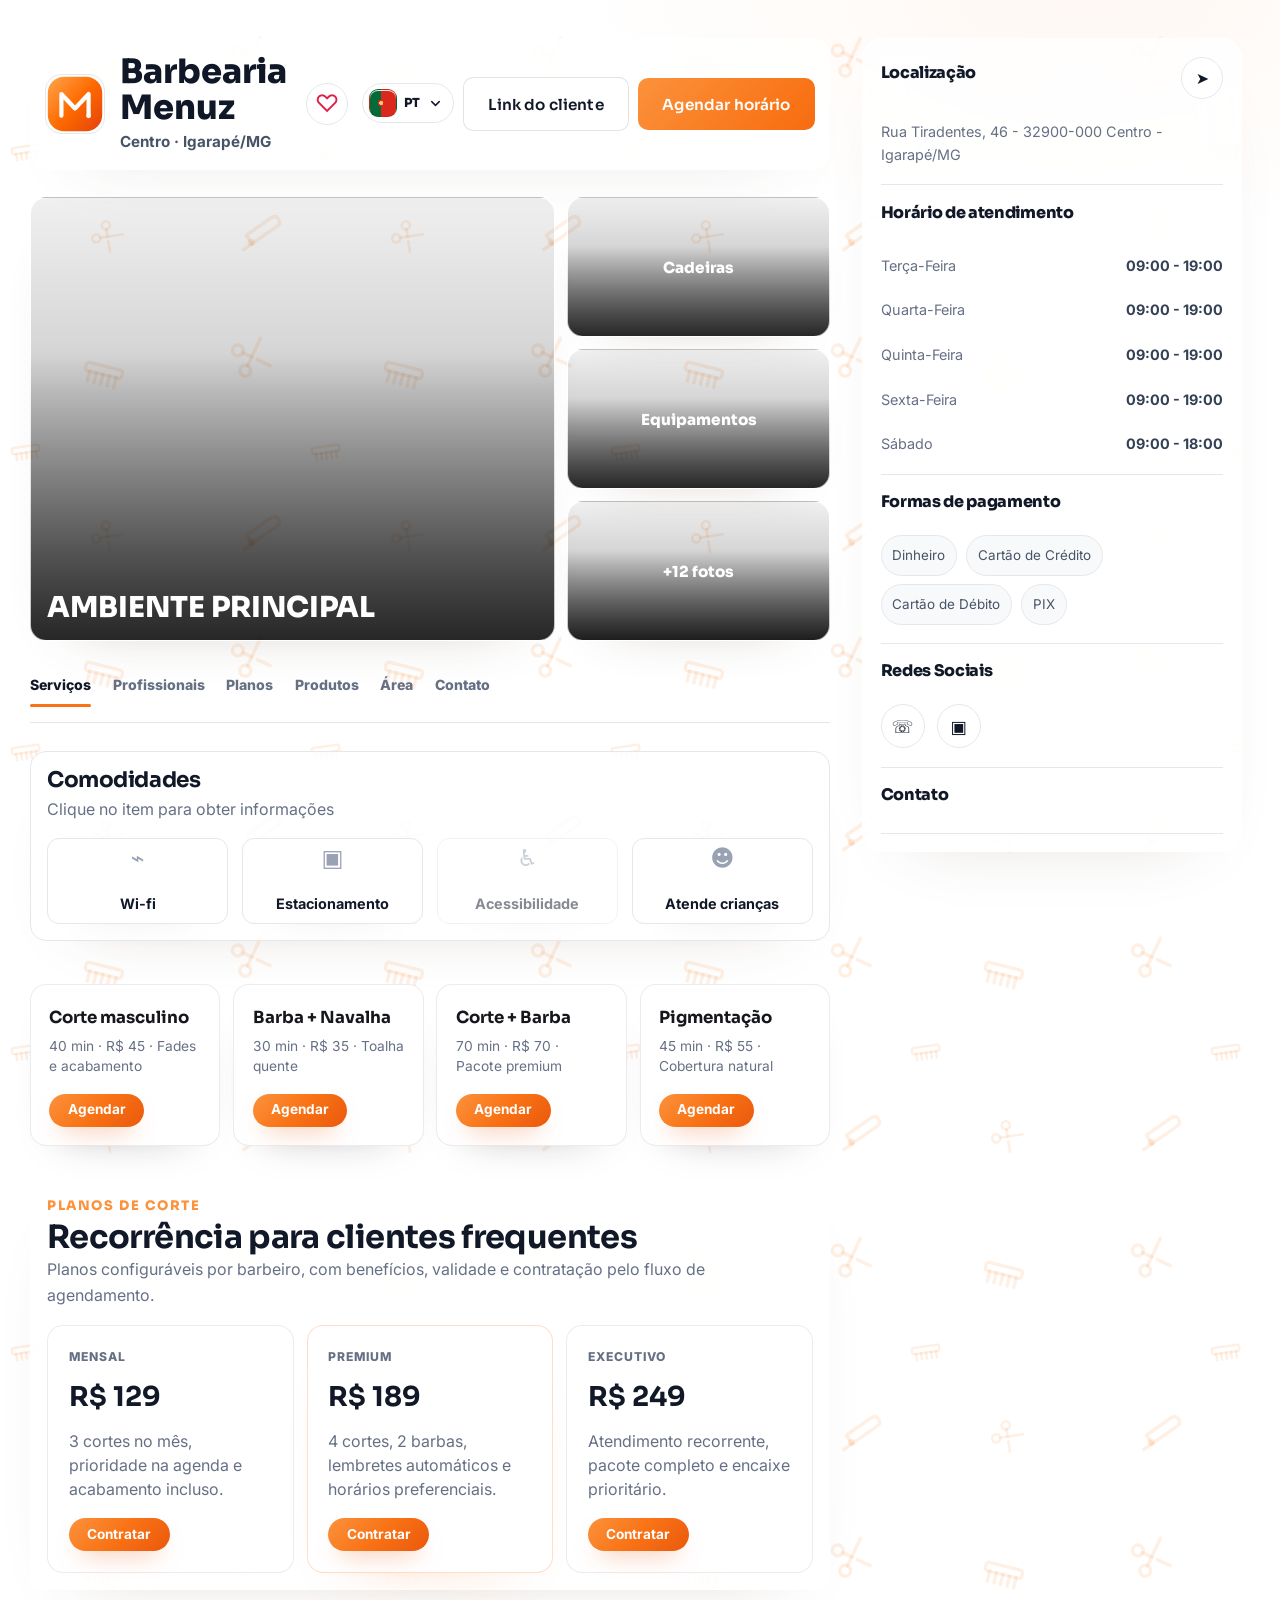
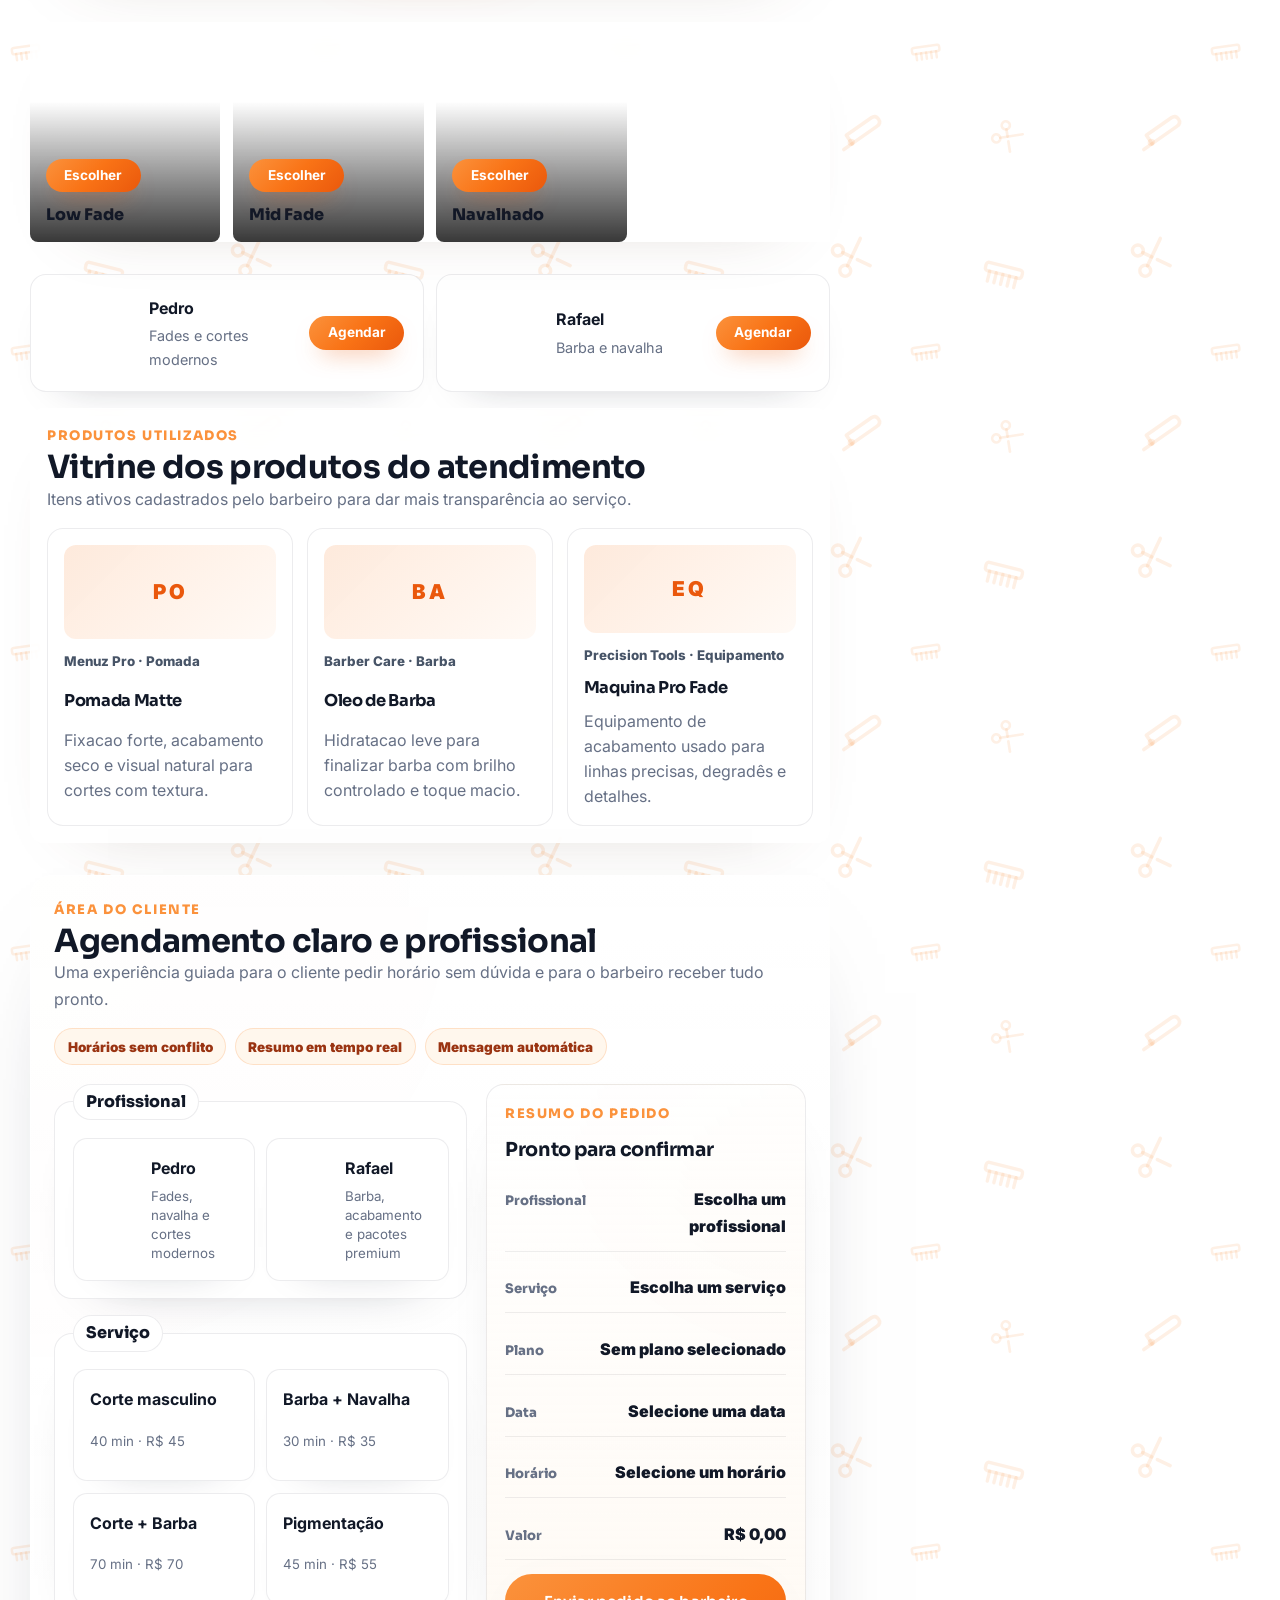
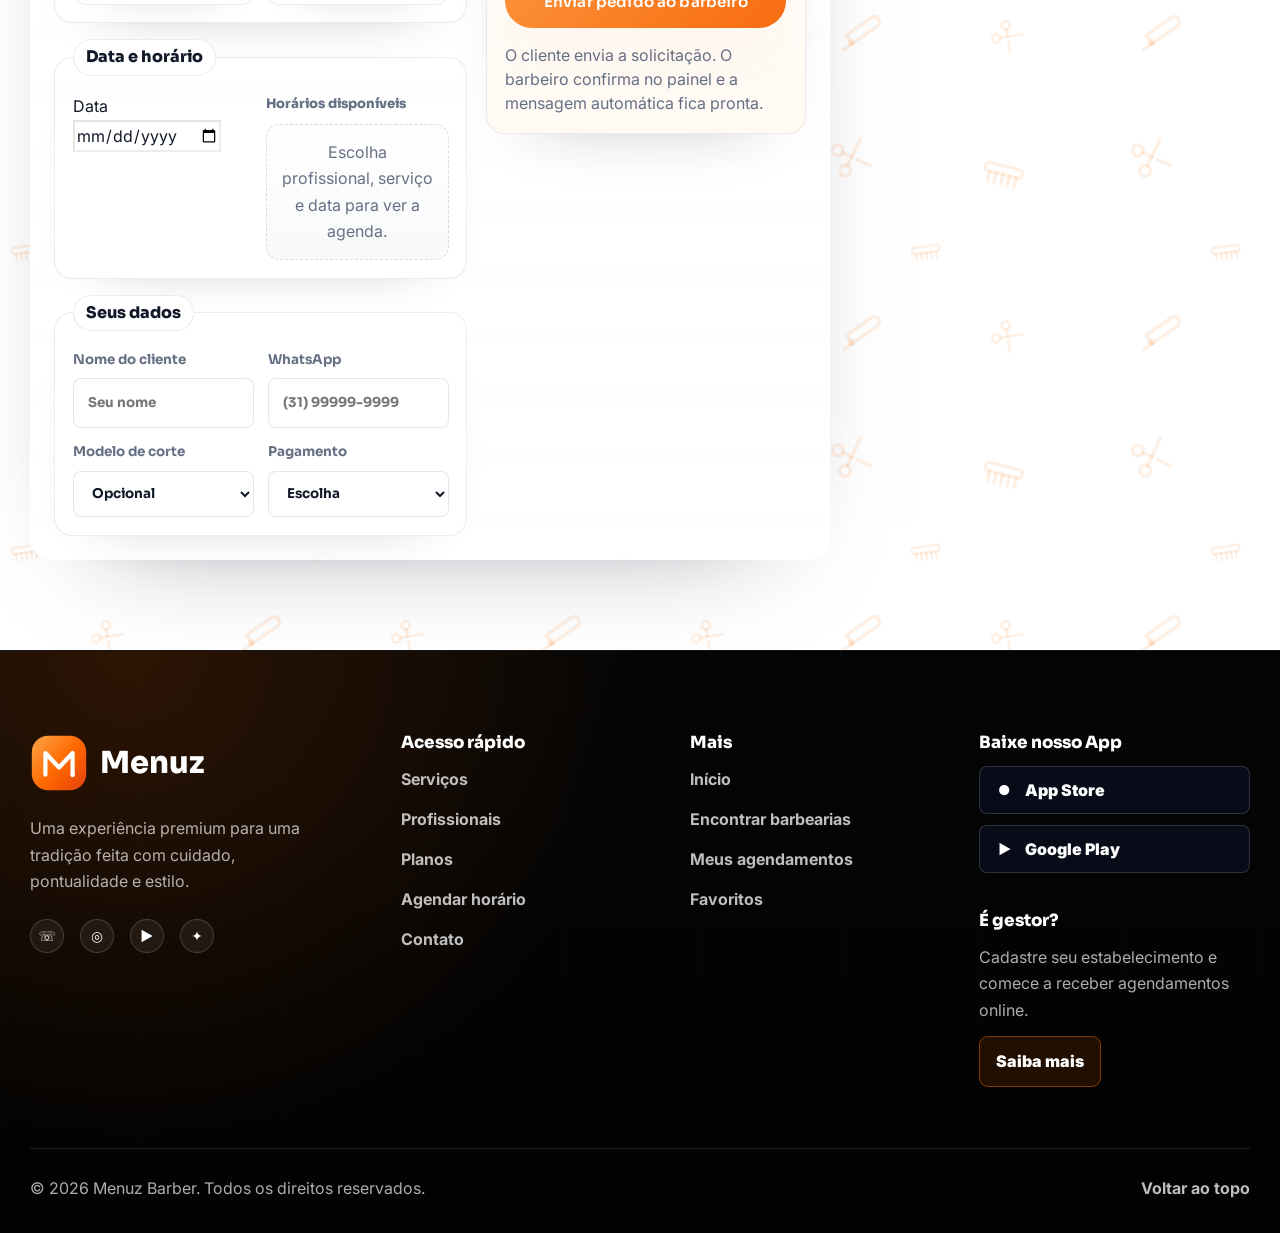
==== commit b2f26b66: "feat: limpeza visual da pagina da barbearia + fundo branco tematico de barbeiro - Botoes de acao (Ag" ====
--- a/barbearia-menuz.html
+++ b/barbearia-menuz.html
@@ -10,7 +10,7 @@
   <link rel="preconnect" href="https://fonts.googleapis.com">
   <link rel="preconnect" href="https://fonts.gstatic.com" crossorigin>
   <link href="https://fonts.googleapis.com/css2?family=Sora:wght@400;500;600;700;800&family=Inter:wght@400;500;600;700&display=swap" rel="stylesheet">
-  <link rel="stylesheet" href="assets/css/styles.css?v=20260728-13">
+  <link rel="stylesheet" href="assets/css/styles.css?v=20260729-16">
 </head>
 <body class="public-page public-premium-profile">
   <main class="public-shell">
--- a/assets/css/styles.css
+++ b/assets/css/styles.css
@@ -7208,3 +7208,288 @@
   .book-bar { transition: opacity .3s linear; }
   .book-bar.is-visible { transform: translate(-50%, 0); }
 }
+
+/* =====================================================================
+   Mini-mapa estatico (pins por GPS, sem dependencias externas)
+   ===================================================================== */
+.geo-map {
+  position: relative;
+  height: clamp(200px, 34vw, 320px);
+  margin-bottom: 1.5rem;
+  border-radius: var(--radius-lg);
+  overflow: hidden;
+  border: 1px solid var(--border);
+  box-shadow: var(--shadow);
+}
+.geo-map__grid {
+  position: absolute;
+  inset: 0;
+  background:
+    repeating-linear-gradient(0deg, transparent 0 38px, rgba(16,24,40,.05) 38px 40px),
+    repeating-linear-gradient(90deg, transparent 0 46px, rgba(16,24,40,.05) 46px 48px),
+    radial-gradient(circle at 28% 22%, rgba(249,115,22,.07), transparent 55%),
+    radial-gradient(circle at 78% 74%, rgba(37,99,235,.06), transparent 55%),
+    linear-gradient(135deg, #F4F6F9, #E9EEF4);
+}
+.geo-map__grid::before,
+.geo-map__grid::after {
+  content: "";
+  position: absolute;
+  background: rgba(16,24,40,.06);
+}
+.geo-map__grid::before { top: -10%; bottom: -10%; left: 38%; width: 12px; transform: rotate(13deg); }
+.geo-map__grid::after { left: -10%; right: -10%; top: 58%; height: 12px; transform: rotate(-7deg); }
+.geo-map__pins { position: absolute; inset: 0; }
+
+.geo-map__pin {
+  position: absolute;
+  transform: translate(-50%, -50%);
+  padding: 0;
+  border: none;
+  background: none;
+  cursor: pointer;
+  z-index: 2;
+}
+.geo-map__pin:hover, .geo-map__pin:focus-visible { z-index: 5; }
+.geo-map__num {
+  display: grid;
+  place-items: center;
+  width: 28px; height: 28px;
+  border-radius: 50%;
+  background: var(--grad);
+  color: #fff;
+  font-family: var(--font-display);
+  font-weight: 700;
+  font-size: .82rem;
+  border: 2px solid #fff;
+  box-shadow: 0 8px 18px -5px rgba(234,88,12,.6);
+  transition: transform .25s var(--ease);
+}
+.geo-map__pin:hover .geo-map__num,
+.geo-map__pin:focus-visible .geo-map__num { transform: scale(1.12); }
+.geo-map__label {
+  position: absolute;
+  bottom: calc(100% + 7px);
+  left: 50%;
+  transform: translateX(-50%);
+  white-space: nowrap;
+  background: rgba(21,23,29,.94);
+  color: #fff;
+  font-size: .72rem;
+  font-weight: 500;
+  padding: .3rem .55rem;
+  border-radius: 8px;
+  opacity: 0;
+  pointer-events: none;
+  transition: opacity .2s var(--ease);
+}
+.geo-map__pin:hover .geo-map__label,
+.geo-map__pin:focus-visible .geo-map__label { opacity: 1; }
+
+.geo-map__me {
+  position: absolute;
+  transform: translate(-50%, -50%);
+  display: grid;
+  place-items: center;
+  z-index: 3;
+}
+.geo-map__me i {
+  width: 16px; height: 16px;
+  border-radius: 50%;
+  background: #2563EB;
+  border: 3px solid #fff;
+  box-shadow: 0 0 0 6px rgba(37,99,235,.18);
+  animation: geoPulse 2s ease-out infinite;
+}
+.geo-map__me b {
+  position: absolute;
+  top: calc(100% + 3px);
+  font-size: .68rem;
+  font-weight: 600;
+  color: #1D4ED8;
+  background: rgba(255,255,255,.85);
+  padding: 0 .35rem;
+  border-radius: 6px;
+  white-space: nowrap;
+}
+@keyframes geoPulse {
+  0%   { box-shadow: 0 0 0 0 rgba(37,99,235,.35); }
+  70%  { box-shadow: 0 0 0 14px rgba(37,99,235,0); }
+  100% { box-shadow: 0 0 0 0 rgba(37,99,235,0); }
+}
+.shop-card.is-highlight { animation: cardPulse 1.5s var(--ease); }
+@keyframes cardPulse {
+  0%   { box-shadow: 0 0 0 0 rgba(249,115,22,.55); }
+  100% { box-shadow: 0 0 0 16px rgba(249,115,22,0); }
+}
+@media (prefers-reduced-motion: reduce) {
+  .geo-map__me i { animation: none; }
+  .shop-card.is-highlight { animation: none; }
+  .geo-map__num { transition: none; }
+}
+
+/* =====================================================================
+   Destaque da barbearia mais proxima (quando ha GPS)
+   ===================================================================== */
+.shop-card--nearest {
+  box-shadow: 0 0 0 2px var(--brand), 0 26px 60px -30px rgba(249,115,22,.55), var(--shadow);
+}
+.shop-card__nearest {
+  position: absolute;
+  left: .7rem;
+  bottom: .7rem;
+  display: inline-flex;
+  align-items: center;
+  gap: .3rem;
+  padding: .34rem .62rem;
+  border-radius: var(--radius-pill);
+  background: var(--grad);
+  color: #fff;
+  font-size: .72rem;
+  font-weight: 700;
+  letter-spacing: .01em;
+  box-shadow: 0 8px 18px -6px rgba(234,88,12,.7);
+  z-index: 2;
+}
+.geo-map__pin.is-nearest .geo-map__num {
+  width: 34px;
+  height: 34px;
+  font-size: .92rem;
+  box-shadow: 0 0 0 4px rgba(249,115,22,.22), 0 10px 22px -4px rgba(234,88,12,.7);
+}
+
+/* =====================================================================
+   Fundo branco com tematica de barbeiro (padrao SVG leve)
+   ===================================================================== */
+body.premium-barber-page::before {
+  background:
+    radial-gradient(900px 380px at 18% -4%, rgba(249,115,22,.06), transparent 70%),
+    url("../img/barber-pattern.svg") 0 0 / 300px 300px repeat,
+    #ffffff;
+}
+body.public-premium-profile {
+  background-color: #ffffff;
+  background-image:
+    radial-gradient(760px 340px at 85% 0%, rgba(249,115,22,.05), transparent 70%),
+    url("../img/barber-pattern.svg");
+  background-size: auto, 300px 300px;
+  background-repeat: no-repeat, repeat;
+  background-attachment: scroll, scroll;
+}
+
+/* =====================================================================
+   Refinamento da pagina publica da barbearia
+   alinhamento + contraste dos botoes + menos poluicao (2026-07-29)
+   ===================================================================== */
+
+/* Mais respiracao entre seccoes */
+.public-premium-profile .public-main { gap: clamp(1.1rem, 2.2vw, 1.7rem); }
+
+/* Esconder blocos meta/orientados ao barbeiro (o cliente so quer agendar) */
+.public-premium-profile .client-link-panel,
+.public-premium-profile .booking-steps { display: none !important; }
+
+/* Achatar cartao-dentro-de-cartao nas grelhas simples */
+.public-premium-profile .quick-service-grid,
+.public-premium-profile .public-barbers {
+  background: transparent;
+  border: none;
+  box-shadow: none;
+  backdrop-filter: none;
+  -webkit-backdrop-filter: none;
+  padding: 0;
+}
+
+/* CTA unico, solido e com contraste (corrige os botoes "lavados") */
+.public-premium-profile .quick-service-grid a,
+.public-premium-profile .plan-options button,
+.public-premium-profile .public-barbers button,
+.public-premium-profile .quick-cuts-grid button {
+  display: inline-flex;
+  align-items: center;
+  justify-content: center;
+  border: none;
+  cursor: pointer;
+  background: var(--grad);
+  color: #fff;
+  font-family: var(--font-body);
+  font-weight: 700;
+  font-size: .85rem;
+  line-height: 1;
+  padding: .62rem 1.15rem;
+  border-radius: var(--radius-pill);
+  box-shadow: 0 12px 24px -12px rgba(234,88,12,.6);
+  text-decoration: none;
+  transition: transform .25s var(--ease), box-shadow .25s var(--ease), filter .25s var(--ease);
+}
+.public-premium-profile .quick-service-grid a:hover,
+.public-premium-profile .plan-options button:hover,
+.public-premium-profile .public-barbers button:hover,
+.public-premium-profile .quick-cuts-grid button:hover {
+  transform: translateY(-2px);
+  filter: brightness(1.04);
+  box-shadow: 0 16px 30px -12px rgba(234,88,12,.66);
+  background: var(--grad);
+  color: #fff;
+}
+
+/* Cartoes de servico: coluna alinhada, CTA sempre no fundo */
+.public-premium-profile .quick-service-grid article {
+  display: flex;
+  flex-direction: column;
+  gap: .35rem;
+  border: 1px solid rgba(17,24,39,.08);
+  border-radius: 16px;
+  background: #fff;
+  padding: 1.15rem;
+  box-shadow: 0 20px 44px -34px rgba(16,24,40,.35);
+}
+.public-premium-profile .quick-service-grid article strong {
+  font-family: var(--font-display);
+  font-size: 1.04rem;
+  color: #15171D;
+}
+.public-premium-profile .quick-service-grid article span {
+  flex: 1 1 auto;
+  color: var(--muted);
+  font-size: .86rem;
+  line-height: 1.45;
+}
+.public-premium-profile .quick-service-grid a { align-self: flex-start; margin-top: .7rem; }
+
+/* Planos: alinhados, CTA no fundo */
+.public-premium-profile .plan-options article {
+  display: flex;
+  flex-direction: column;
+  gap: .55rem;
+  border-radius: 16px;
+  padding: 1.3rem;
+}
+.public-premium-profile .plan-options p { flex: 1 1 auto; }
+.public-premium-profile .plan-options button { align-self: flex-start; margin-top: .5rem; }
+
+/* Barbeiros: avatar | texto | CTA numa linha limpa e alinhada */
+.public-premium-profile .public-barbers article {
+  display: flex;
+  align-items: center;
+  gap: 1rem;
+  border: 1px solid rgba(17,24,39,.08);
+  border-radius: 16px;
+  background: #fff;
+  padding: 1rem 1.15rem;
+  box-shadow: 0 20px 44px -34px rgba(16,24,40,.35);
+}
+.public-premium-profile .public-barbers article > div { flex: 0 0 auto; border-radius: 12px; }
+.public-premium-profile .public-barbers article p { flex: 1 1 auto; min-width: 0; }
+.public-premium-profile .public-barbers button { flex: 0 0 auto; }
+
+/* Vitrine de produtos: tile mais cheio e intencional */
+.public-premium-profile .public-product-card { border-radius: 16px; }
+.public-premium-profile .public-product-card__image {
+  min-height: 88px;
+  border-radius: 12px;
+  background: linear-gradient(135deg, rgba(249,115,22,.15), rgba(251,146,60,.05));
+  color: var(--brand-deep);
+  font-size: 1.28rem;
+  letter-spacing: .14em;
+}
